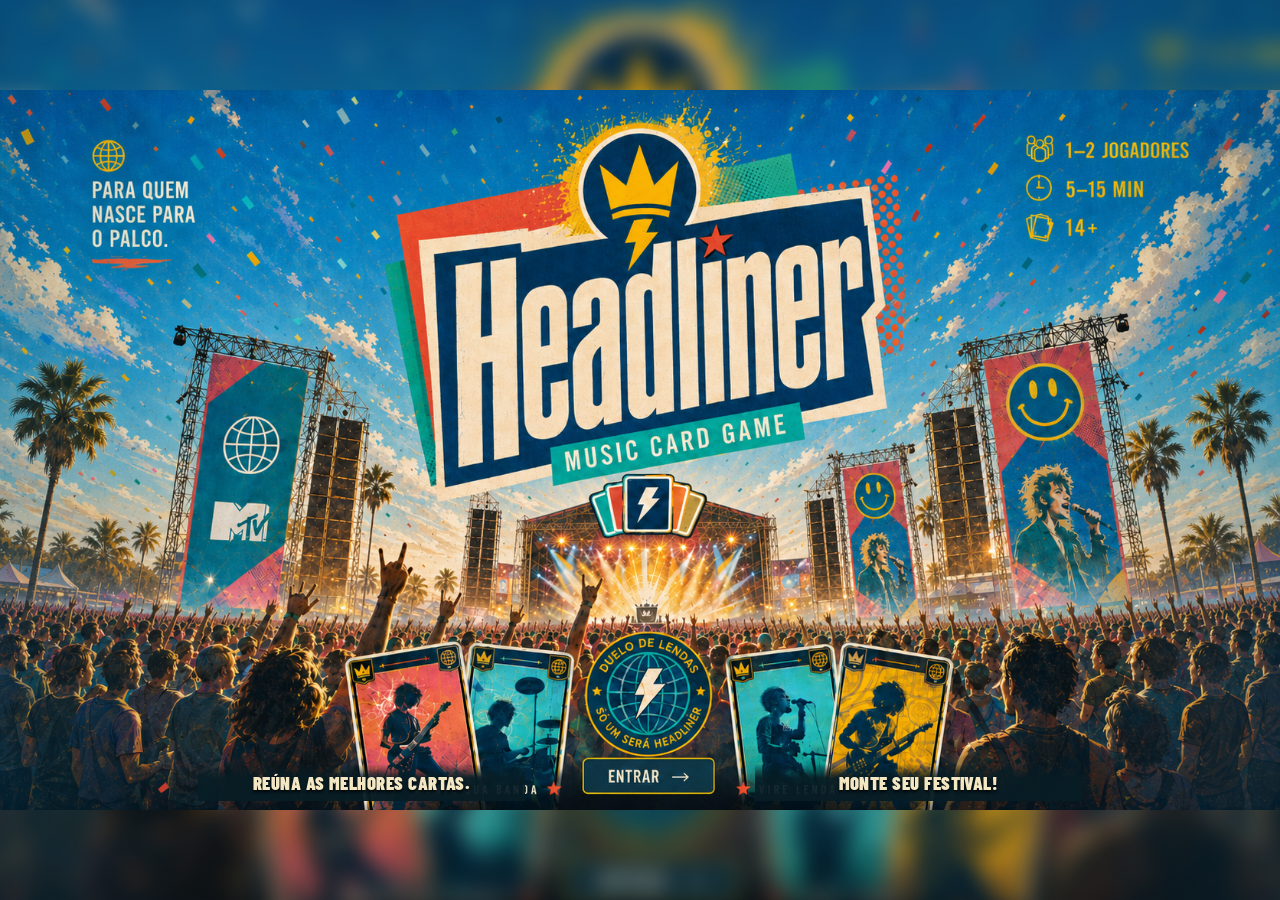
==== index.html @ 4894d9a9 "ui: force vertical black skip link under Headliner CTA" ====
<!doctype html>
<html lang="pt-BR">
<head>
<meta charset="utf-8" />
<meta name="viewport" content="width=device-width,initial-scale=1,viewport-fit=cover" />
<meta name="theme-color" content="#4db6d2" />
<title>HEADLINER</title>
<link rel="preconnect" href="https://fonts.googleapis.com">
<link rel="preconnect" href="https://fonts.gstatic.com" crossorigin>
<link href="https://fonts.googleapis.com/css2?family=Barlow+Condensed:wght@600;900&family=League+Gothic&display=swap" rel="stylesheet">
<style>
:root{
  --cream:#f4e7c4; --ink:#12151b; --navy:#153a55; --sky:#5dc2e4; --sun:#ffcc55;
  --coral:#ef6e53; --teal:#38b6a5; --lime:#9fcd63; --violet:#7d65bb;
  --table:#2ea8ca; --table-deep:#1b7196; --gold:#e8b44a;
  --shadow:0 18px 45px rgba(0,0,0,.28);
}
*{box-sizing:border-box}
html,body{margin:0;height:100%;background:#171717;font-family:Inter,system-ui,-apple-system,Segoe UI,Roboto,Arial,sans-serif;color:var(--cream);overflow:hidden}
button{font:inherit}
body:before{content:"";position:fixed;inset:0;pointer-events:none;opacity:.22;mix-blend-mode:multiply;background-image:url("data:image/svg+xml,%3Csvg xmlns='http://www.w3.org/2000/svg' width='90' height='90' viewBox='0 0 90 90'%3E%3Cfilter id='n'%3E%3CfeTurbulence type='fractalNoise' baseFrequency='.8' numOctaves='2' stitchTiles='stitch'/%3E%3C/filter%3E%3Crect width='100%25' height='100%25' filter='url(%23n)' opacity='.15'/%3E%3C/svg%3E")}
#app{height:100%}
.screen{height:100%;position:relative;overflow:hidden;background:linear-gradient(#73cfe9 0 25%,#ffd280 38%,#d7794c 55%,#392c3d 76%,#171719 100%)}
.festival-bg{position:absolute;inset:0;overflow:hidden;pointer-events:none}
.sun{position:absolute;right:12%;top:4%;width:120px;height:120px;border-radius:50%;background:radial-gradient(circle,#fff7c9 0 18%,#ffd968 38%,rgba(255,196,66,.18) 70%,transparent 72%);filter:blur(.2px);opacity:.9}
.palms{position:absolute;inset:0;background:
 radial-gradient(ellipse at 8% 22%,rgba(20,65,52,.55) 0 2%,transparent 2.2%),
 radial-gradient(ellipse at 92% 20%,rgba(20,65,52,.5) 0 2%,transparent 2.2%);opacity:.8}
.stage{position:absolute;left:50%;top:13%;transform:translateX(-50%);width:min(560px,48vw);height:150px;background:linear-gradient(180deg,#252a32,#111418);clip-path:polygon(10% 25%,90% 25%,100% 100%,0 100%);box-shadow:0 20px 40px rgba(0,0,0,.3)}
.stage:before{content:"";position:absolute;left:8%;right:8%;top:16%;height:9px;background:#1e1d21;box-shadow:0 32px 0 rgba(240,77,69,.8),0 50px 0 rgba(86,194,224,.65)}
.stage:after{content:"";position:absolute;inset:35px 18% 12px;background:linear-gradient(90deg,#ff785d,#ffcf66,#5ad0e8,#9f74d9,#ff785d);filter:blur(10px);opacity:.9}
.crowd{position:absolute;left:-2%;right:-2%;top:26%;height:165px;background:
 radial-gradient(circle at 2% 70%,#25222a 0 8px,transparent 8.5px) 0 0/36px 36px,
 radial-gradient(circle at 72% 80%,#1e2027 0 7px,transparent 7.5px) 0 0/31px 31px;
 opacity:.76;filter:drop-shadow(0 -4px 10px rgba(0,0,0,.2))}
.table-wrap{position:absolute;left:50%;top:19%;transform:translateX(-50%);width:min(1540px,96vw);height:78vh;perspective:1200px}
.table{position:absolute;inset:0;border-radius:48% 48% 18% 18% / 20% 20% 12% 12%;background:
 radial-gradient(circle at 50% 44%,rgba(255,221,108,.34) 0 1%,transparent 1.4%) 0 0/18px 18px,
 radial-gradient(ellipse at 50% 50%,#57c8e3 0 30%,#2d9fc2 64%,#1f749a 100%);
 border:12px solid #c2a479;box-shadow:0 35px 80px rgba(0,0,0,.45),inset 0 0 0 3px rgba(255,255,255,.2);transform:rotateX(5deg);overflow:hidden}
.table:after{content:"HEADLINER";position:absolute;left:50%;top:53%;transform:translate(-50%,-50%) rotate(-3deg);font-family:Impact,Haettenschweiler,'Arial Narrow Bold',sans-serif;font-size:clamp(38px,6vw,92px);letter-spacing:2px;color:rgba(245,232,196,.13);text-shadow:1px 1px 0 rgba(15,55,80,.2)}
.table .scratch{position:absolute;inset:0;opacity:.22;background-image:repeating-linear-gradient(108deg,transparent 0 44px,rgba(255,255,255,.18) 45px,transparent 46px 82px)}
.prop{position:absolute;z-index:4;filter:drop-shadow(0 8px 6px rgba(0,0,0,.25));pointer-events:none}
.chain{right:5%;top:14%;width:170px;height:28px;border:8px dashed rgba(78,59,43,.8);border-radius:40px;transform:rotate(9deg);opacity:.8}
.picks{left:3.5%;top:55%;display:flex;gap:4px;transform:rotate(-8deg)}
.pick{width:28px;height:31px;background:var(--p,#712c76);clip-path:polygon(50% 0,98% 24%,83% 78%,50% 100%,17% 78%,2% 24%);display:grid;place-items:center;font-weight:900;font-size:12px;border:1px solid rgba(255,255,255,.25)}
.shot{right:5%;top:55%;width:42px;height:50px;border:3px solid rgba(245,232,196,.78);border-top-width:2px;border-radius:5px 5px 10px 10px;background:linear-gradient(transparent 28%,rgba(203,130,45,.72) 29%);display:grid;place-items:end center;padding-bottom:4px;font-size:20px}
.skull{left:4%;top:72%;font-size:36px;transform:rotate(-12deg)}
.ring{right:7%;top:72%;width:34px;height:34px;border:7px solid rgba(72,55,49,.9);border-radius:50%;box-shadow:0 0 0 3px rgba(222,194,150,.7)}
.hud{position:absolute;inset:0;z-index:10;pointer-events:none}
.topbar{position:absolute;left:50%;top:1.2%;transform:translateX(-50%);display:flex;align-items:center;gap:12px;background:rgba(16,30,37,.82);border:1px solid rgba(244,231,196,.35);border-radius:999px;padding:8px 14px;box-shadow:0 6px 24px rgba(0,0,0,.25);backdrop-filter:blur(8px);pointer-events:auto}
.logo{font-family:Impact,Haettenschweiler,'Arial Narrow Bold',sans-serif;font-size:24px;letter-spacing:.4px;transform:skew(-5deg);color:#fff4d8}.logo b{color:#ffc34e}
.status{font-size:12px;color:#d8edf1;white-space:nowrap}.status strong{color:#ffd16d}
.menu-btn{border:0;background:#f7e9c8;color:#163b4f;font-weight:900;border-radius:999px;padding:8px 12px;cursor:pointer}
.opponent-area,.player-area{position:absolute;left:50%;transform:translateX(-50%);width:min(980px,78vw);display:flex;align-items:center;justify-content:center;gap:8px;pointer-events:auto}
.opponent-area{top:7%}.player-area{bottom:3%}
.headliner-zone{position:absolute;left:50%;transform:translateX(-50%);display:flex;gap:12px;z-index:9;pointer-events:auto}
.headliner-zone.opp{top:20%;}.headliner-zone.you{bottom:33%}
.slot{width:118px;height:160px;border:2px dashed rgba(247,233,200,.55);border-radius:12px;background:rgba(13,48,64,.18);display:grid;place-items:center;position:relative;transition:.2s;cursor:pointer}
.slot:before{content:"HEADLINER";position:absolute;top:50%;left:50%;transform:translate(-50%,-50%) rotate(-90deg);font-size:11px;letter-spacing:2px;font-weight:900;color:rgba(247,233,200,.3)}
.slot.you-slot:not(.filled):hover{border-color:#ffd46c;background:rgba(255,204,80,.15);transform:translateY(-3px)}
.slot.locking{border-color:#ffe173;box-shadow:0 0 0 4px rgba(255,225,115,.18),0 0 30px rgba(255,225,115,.4)}
.slot.filled{border-style:solid;border-color:rgba(247,233,200,.38);background:none}.slot.filled:before{display:none}
.slot .mini-card{width:100%;height:100%}
.battle-zone{position:absolute;left:50%;top:34%;transform:translateX(-50%);width:min(700px,64vw);z-index:11;pointer-events:auto;text-align:center}
.attr-panel{display:flex;justify-content:center;flex-wrap:wrap;gap:6px;margin:0 auto 10px;max-width:760px}
.attr-btn{border:1px solid rgba(255,255,255,.32);background:rgba(15,47,62,.88);color:#f8efdc;border-radius:8px;padding:8px 11px;cursor:pointer;font-weight:850;font-size:12px;box-shadow:0 5px 15px rgba(0,0,0,.18);transition:.15s}.attr-btn:hover:not(:disabled){transform:translateY(-2px);background:#f4e7c4;color:#163d50}.attr-btn:disabled{opacity:.45;cursor:not-allowed}.attr-btn.selected{background:#ffd057;color:#233947;border-color:#ffe8a5}
.battle-cards{height:225px;display:flex;justify-content:center;align-items:center;gap:42px;position:relative}
.vs{font-family:Impact,sans-serif;font-size:22px;color:#ffd462;text-shadow:0 4px 12px #17384c}
.result-strip{min-height:28px;margin-top:4px;font-weight:900;font-size:14px;text-shadow:0 2px 6px rgba(0,0,0,.4)}
.round-controls{margin-top:7px;display:flex;justify-content:center;gap:8px}.primary,.secondary,.danger{border:0;border-radius:999px;padding:10px 16px;font-weight:900;cursor:pointer;box-shadow:0 8px 18px rgba(0,0,0,.18)}.primary{background:#ffd05c;color:#233e4c}.secondary{background:rgba(20,55,71,.88);color:#f6e9c9;border:1px solid rgba(255,255,255,.28)}.danger{background:#e95b4e;color:white}
.hand-fan{position:relative;width:560px;height:210px;pointer-events:auto}.hand-card{position:absolute;bottom:-38px;left:50%;transform-origin:50% 110%;transition:.22s;cursor:pointer}.hand-card:hover{z-index:20!important;transform:var(--t) translateY(-22px) scale(1.06)!important}.opp-back{width:76px;height:108px;border-radius:9px;box-shadow:0 7px 13px rgba(0,0,0,.2);position:relative;overflow:hidden}
.count-badge{position:absolute;right:-12px;top:-12px;background:#f3e5c1;color:#153c50;font-weight:950;border-radius:999px;min-width:30px;height:30px;display:grid;place-items:center;border:2px solid #153c50}
.card{--c1:#e65746;--c2:#f3b65b;--c3:#1a3c4c;width:150px;height:210px;border-radius:11px;background:var(--cream);color:#111822;border:3px solid #e8d9af;box-shadow:0 11px 24px rgba(0,0,0,.3);overflow:hidden;position:relative;transform-style:preserve-3d}.card.large{width:260px;height:370px;border-radius:16px}.card.battle{width:156px;height:218px;transition:transform .55s cubic-bezier(.2,.7,.2,1)}.card.battle.face-down{transform:rotateY(180deg)}
.card-back,.card-front{position:absolute;inset:0;backface-visibility:hidden}.card-back{transform:rotateY(180deg);display:block}
.card-front{background:linear-gradient(180deg,var(--cream),#e8d7ad)}
.card .stripe{position:absolute;inset:0;background:linear-gradient(165deg,var(--c1) 0 18%,transparent 18.3% 100%);opacity:.95}.card .name{position:absolute;left:9px;right:8px;top:7px;z-index:3;font-family:Impact,Haettenschweiler,'Arial Narrow Bold',sans-serif;font-size:21px;line-height:.93;text-transform:uppercase;color:#fff4df;letter-spacing:.6px;text-shadow:1px 2px 0 rgba(0,0,0,.65);max-height:42px;overflow:hidden}.card.large .name{font-size:34px;left:14px;top:12px;max-height:64px}.card .meta{position:absolute;top:49px;left:10px;z-index:3;font-size:7px;line-height:1.15;font-weight:800;color:#f9e6c0;text-transform:uppercase;text-shadow:0 1px 2px #000}.card.large .meta{top:76px;left:15px;font-size:10px}
.art{position:absolute;left:6px;right:6px;top:57px;height:80px;border:2px solid rgba(13,27,34,.55);background:#222;overflow:hidden;box-shadow:inset 0 0 0 2px rgba(255,255,255,.14)}.card.large .art{left:10px;right:10px;top:94px;height:140px;border-width:3px}.art img{width:100%;height:100%;object-fit:cover;display:block;filter:saturate(.85) contrast(1.1)}.art:after{content:"";position:absolute;inset:0;background:linear-gradient(transparent 62%,rgba(0,0,0,.48));mix-blend-mode:multiply}
.icon-badge{position:absolute;right:7px;top:7px;z-index:5;background:rgba(12,27,33,.9);color:#ffd25d;border:1px solid #ffd25d;border-radius:4px;padding:3px 5px;font-size:6px;font-weight:950;letter-spacing:.7px}.card.large .icon-badge{right:12px;top:11px;font-size:9px;padding:5px 7px}
.stats{position:absolute;left:7px;right:7px;top:141px;display:grid;gap:2px;z-index:4}.card.large .stats{left:11px;right:11px;top:243px;gap:3px}.stat{height:12px;display:grid;grid-template-columns:1fr 32px;align-items:center;background:rgba(11,31,40,.94);color:#f6e9c8;font-size:6.4px;font-weight:900;text-transform:uppercase;overflow:hidden;border-left:4px solid var(--s,#ffc84e)}.card.large .stat{height:20px;font-size:10px;grid-template-columns:1fr 48px;border-left-width:6px}.stat span{padding-left:4px}.stat b{height:100%;display:grid;place-items:center;background:linear-gradient(90deg,var(--s),#f1e3bd);color:#162633;font-size:8px}.card.large .stat b{font-size:13px}
.public{position:absolute;left:7px;right:7px;bottom:6px;height:30px;background:linear-gradient(90deg,var(--c3),#0f2630);color:#f8e8bf;border-top:2px solid var(--c1);display:flex;align-items:center;justify-content:space-between;padding:3px 7px;z-index:5}.public label{font-size:6px;font-weight:950;text-transform:uppercase;letter-spacing:.7px}.public strong{font-family:Impact,sans-serif;font-size:21px;letter-spacing:1px}.card.large .public{left:11px;right:11px;bottom:9px;height:49px;padding:5px 10px}.card.large .public label{font-size:9px}.card.large .public strong{font-size:34px}
.power-tag{position:absolute;right:7px;bottom:39px;z-index:6;background:var(--c1);color:#fff6d9;font-size:6px;font-weight:950;padding:3px 5px;border-radius:3px;box-shadow:0 3px 8px rgba(0,0,0,.24)}.card.large .power-tag{right:11px;bottom:63px;font-size:9px;padding:5px 7px}.power-dot{display:inline-block;margin-right:3px;color:#ffd45d}
.slot .card{width:100%;height:100%;border-width:2px}.slot .card .name{font-size:15px}.slot .card .meta,.slot .card .stats,.slot .card .power-tag{display:none}.slot .card .art{top:44px;height:78px}.slot .card .public{height:31px}.slot .card .public strong{font-size:19px}
.toast{position:absolute;left:50%;top:12%;transform:translateX(-50%) translateY(-20px);background:#101d23;color:#f9ecd0;border:1px solid rgba(255,255,255,.25);padding:10px 16px;border-radius:999px;opacity:0;pointer-events:none;transition:.25s;z-index:100;box-shadow:var(--shadow);font-weight:850}.toast.show{opacity:1;transform:translateX(-50%) translateY(0)}
.modal{position:fixed;inset:0;background:rgba(8,15,20,.74);backdrop-filter:blur(8px);z-index:200;display:grid;place-items:center;padding:20px}.modal-card{width:min(1120px,96vw);max-height:92vh;background:linear-gradient(180deg,#1e5367,#103342);border:1px solid rgba(255,255,255,.2);border-radius:22px;box-shadow:0 30px 90px rgba(0,0,0,.55);overflow:hidden;position:relative}.modal-head{display:flex;align-items:center;justify-content:space-between;padding:16px 18px;background:rgba(0,0,0,.17);border-bottom:1px solid rgba(255,255,255,.13)}.modal-head h2{margin:0;font-family:Impact,sans-serif;letter-spacing:.8px;font-size:28px}.close{border:0;background:#f5e6c2;color:#16394b;border-radius:999px;width:38px;height:38px;font-weight:950;cursor:pointer}.deck-grid{display:grid;grid-template-columns:repeat(auto-fill,minmax(150px,1fr));gap:18px;padding:20px;overflow:auto;max-height:74vh}.deck-item{display:grid;justify-items:center;gap:7px}.deck-item .position{font-size:11px;color:#ccebf1}.deck-item.selectable .card{cursor:pointer;transition:.18s}.deck-item.selectable .card:hover{transform:translateY(-7px) rotate(-1deg);box-shadow:0 20px 36px rgba(0,0,0,.4)}
.confirm-box,.end-box,.start-box{padding:28px;text-align:center}.confirm-box h2,.end-box h2,.start-box h1{font-family:Impact,sans-serif;letter-spacing:1px;margin:.1em 0}.start-box h1{font-size:clamp(64px,12vw,150px);line-height:.8;transform:skew(-5deg);color:#fff2d3;text-shadow:6px 6px 0 #0b3d56,10px 10px 0 rgba(239,93,71,.75)}.start-box p{max-width:650px;margin:18px auto;color:#d8edf2}.start-actions{display:flex;gap:10px;justify-content:center;flex-wrap:wrap}.mode{min-width:200px;padding:14px 20px;border:0;border-radius:10px;background:#ffd15f;color:#15394a;font-weight:950;cursor:pointer}.mode.alt{background:#f4e8ca}.start-screen{background:linear-gradient(180deg,#64c7e4,#f2c96f 42%,#e97756 70%,#28363f);height:100%;display:grid;place-items:center;overflow:hidden;position:relative}.start-screen:before{content:"";position:absolute;inset:45% 0 0;background:radial-gradient(ellipse at 50% 100%,rgba(10,22,27,.85),rgba(10,22,27,.2) 60%,transparent 61%)}
.end-box .winner{font-size:58px}.festival-name{font-family:Impact,sans-serif;font-size:clamp(42px,8vw,86px);color:#ffd05e;line-height:.9;margin:18px 0}.score-row{display:flex;justify-content:center;gap:14px;flex-wrap:wrap;margin:16px}.score-pill{background:rgba(0,0,0,.22);padding:12px 18px;border-radius:12px}.score-pill strong{display:block;font-size:26px;color:#fff1c8}
.help{font-size:12px;color:#cce5eb;margin-top:4px}.muted{opacity:.65}
@media(max-width:900px){
 .table-wrap{top:17%;width:100vw;height:83vh}.table{border-width:7px;border-radius:42% 42% 10% 10% / 12% 12% 8% 8%}
 .stage{width:70vw;height:110px}.crowd{top:23%}.topbar{top:.8%;max-width:96vw}.logo{font-size:19px}.status{display:none}
 .headliner-zone{gap:5px}.headliner-zone.opp{top:18%}.headliner-zone.you{bottom:28%}.slot{width:78px;height:105px;border-radius:8px}
 .battle-zone{top:31%;width:96vw}.battle-cards{height:178px;gap:14px}.card.battle{width:118px;height:165px}.vs{font-size:16px}
 .player-area{bottom:-2%;width:100vw}.opponent-area{top:7%}.hand-fan{width:360px;height:165px}.hand-card{bottom:-38px}.hand-card .card{width:105px;height:147px}.opponent-area .opp-back{width:53px;height:76px}
 .attr-btn{padding:7px 8px;font-size:10px}.attr-panel{gap:4px;margin-bottom:4px}.result-strip{font-size:12px;min-height:22px}.round-controls{margin-top:3px}.primary,.secondary{padding:8px 12px;font-size:11px}
 .prop.chain{width:90px;right:2%;top:15%}.picks{left:1%;top:62%;transform:scale(.8) rotate(-8deg)}.shot{right:2%;top:62%;transform:scale(.8)}.skull,.ring{display:none}
 .deck-grid{grid-template-columns:repeat(auto-fill,minmax(125px,1fr));gap:12px;padding:14px}.deck-grid .card{width:125px;height:175px}.modal{padding:8px}.modal-head h2{font-size:22px}
}
@media(max-width:520px){
 .headliner-zone.opp{top:16.5%}.headliner-zone.you{bottom:30%}.slot{width:68px;height:94px}.battle-zone{top:29%}.battle-cards{height:158px}.card.battle{width:108px;height:151px}.player-area{bottom:-4%}.hand-fan{width:330px}.hand-card .card{width:92px;height:129px}.hand-card .card .name{font-size:13px}.hand-card .card .art{top:39px;height:47px}.hand-card .card .stats{display:none}.hand-card .card .public{height:28px}.hand-card .card .public strong{font-size:16px}.hand-card .card .meta,.hand-card .card .power-tag{display:none}.attr-panel{max-width:350px}.attr-btn{font-size:9px}.round-controls{gap:5px}.primary,.secondary{font-size:10px;padding:7px 10px}.topbar{padding:6px 10px}.menu-btn{padding:6px 9px;font-size:11px}.logo{font-size:17px}.festival-bg .sun{width:80px;height:80px}
}

/* ===== V4 — direção visual aprovada ===== */
:root{--paper:#efe2bd;--card-ink:#10161a;--edge:#d8c28d}
.screen{background:linear-gradient(#77cfee 0 18%,#f6d692 34%,#e98655 50%,#61445a 68%,#232331 100%)}
.festival-bg:after{content:"";position:absolute;left:0;right:0;top:8%;height:42%;background:
linear-gradient(90deg,transparent 0 9%,rgba(19,48,46,.18) 9% 9.3%,transparent 9.3% 90%,rgba(19,48,46,.18) 90% 90.3%,transparent 90.3%),
radial-gradient(circle at 18% 65%,rgba(255,236,183,.18),transparent 18%),
radial-gradient(circle at 82% 70%,rgba(255,236,183,.18),transparent 16%);pointer-events:none}
.table-wrap{top:17%;height:81vh;perspective:1500px}
.table{border-width:14px;border-color:#ba9165;box-shadow:0 45px 100px rgba(0,0,0,.48),inset 0 0 0 4px rgba(255,246,211,.22);transform:rotateX(8deg);background:
radial-gradient(circle at 50% 40%,rgba(255,218,92,.34) 0 1.5px,transparent 1.8px) 0 0/22px 22px,
radial-gradient(ellipse at 50% 49%,#59c8df 0 24%,#32a9cb 53%,#237f9f 77%,#1b607e 100%)}
.table:before{content:"";position:absolute;inset:3.5%;border:2px solid rgba(250,232,184,.18);border-radius:46% 46% 17% 17%/18% 18% 12% 12%;pointer-events:none}
.table:after{font-size:clamp(44px,7vw,106px);top:51%;color:rgba(250,238,205,.12);letter-spacing:4px}
.chain{right:3.8%;top:16%;width:190px;height:34px;border-width:9px;transform:rotate(12deg)}
.picks{left:2.5%;top:56%;gap:0;transform:rotate(-11deg)}
.pick{margin-left:-4px;width:31px;height:34px;box-shadow:0 5px 8px rgba(0,0,0,.25)}
.shot{right:4.2%;top:56%;width:46px;height:56px}.skull{left:3.5%;top:71%;font-size:41px}.ring{right:5.7%;top:73%}
.topbar{background:rgba(10,27,36,.78);border-color:rgba(248,229,186,.28);padding:8px 12px;box-shadow:0 8px 26px rgba(0,0,0,.25)}
.logo{letter-spacing:1px;text-shadow:0 2px 0 #14354a}
.headliner-zone{gap:15px}
.headliner-zone.opp{top:18.2%}.headliner-zone.you{bottom:31.2%}
.headliner-zone:after{position:absolute;left:50%;transform:translateX(-50%);white-space:nowrap;font-size:10px;font-weight:950;letter-spacing:1.7px;text-transform:uppercase;color:rgba(250,238,205,.78);text-shadow:0 2px 5px rgba(0,0,0,.45)}
.headliner-zone.opp:after{content:attr(data-total);top:-20px}.headliner-zone.you:after{content:attr(data-total);bottom:-21px}
.slot{width:124px;height:171px;border-radius:13px;border-width:2px;background:linear-gradient(180deg,rgba(12,62,81,.25),rgba(10,42,57,.15));box-shadow:inset 0 0 0 1px rgba(255,255,255,.07)}
.slot:before{font-size:10px;letter-spacing:2.3px}.slot.filled{box-shadow:0 10px 23px rgba(0,0,0,.2)}
.slot.just-locked{animation:headlinerLock .72s ease both;box-shadow:0 0 0 4px rgba(255,211,77,.32),0 0 42px rgba(255,199,65,.7)}
@keyframes headlinerLock{0%{transform:scale(.82) rotate(-3deg);filter:brightness(1.65)}45%{transform:scale(1.11) rotate(2deg)}100%{transform:scale(1);filter:none}}
.battle-zone{top:33.2%;width:min(760px,68vw)}
.attr-panel{gap:7px;margin-bottom:8px}.attr-btn{padding:8px 13px;border-radius:999px;background:rgba(12,45,59,.9);border:1px solid rgba(250,235,199,.36);text-transform:uppercase;letter-spacing:.5px}.attr-btn.selected{background:#ffd15c;color:#163749;box-shadow:0 0 0 3px rgba(255,209,92,.18)}
.battle-cards{height:236px;gap:54px}.vs{font-size:19px;background:#f4dd9f;color:#203d4a;border-radius:50%;width:43px;height:43px;display:grid;place-items:center;box-shadow:0 8px 18px rgba(0,0,0,.22);text-shadow:none}
.player-area{bottom:1.3%}.opponent-area{top:6.5%}.hand-fan{width:610px;height:218px}.hand-card{bottom:-42px}.hand-card:hover{transform:var(--t) translateY(-28px) scale(1.075)!important}
.opp-back{width:82px;height:116px;border-radius:10px;box-shadow:0 9px 16px rgba(0,0,0,.24)}

/* card system */
.card{width:154px;height:216px;border-radius:12px;border:2px solid #ead9a9;background:var(--paper);box-shadow:0 13px 26px rgba(0,0,0,.32),inset 0 0 0 1px rgba(255,255,255,.3);overflow:hidden}
.card:before{content:"";position:absolute;inset:0;z-index:15;pointer-events:none;border-radius:inherit;box-shadow:inset 0 0 0 1px rgba(18,25,29,.26),inset 0 0 24px rgba(90,54,30,.08)}
.card:after{content:"";position:absolute;inset:0;z-index:16;pointer-events:none;opacity:.26;mix-blend-mode:multiply;background-image:url("data:image/svg+xml,%3Csvg xmlns='http://www.w3.org/2000/svg' width='72' height='72'%3E%3Cfilter id='n'%3E%3CfeTurbulence type='fractalNoise' baseFrequency='.7' numOctaves='3' stitchTiles='stitch'/%3E%3C/filter%3E%3Crect width='100%25' height='100%25' filter='url(%23n)' opacity='.16'/%3E%3C/svg%3E")}
.card.large{width:278px;height:396px}.card.battle{width:162px;height:227px}
.card-front{background:linear-gradient(180deg,#f3e8c7,#dfcea2)}
.card .stripe{position:absolute;inset:0;background:linear-gradient(140deg,var(--c1) 0 13%,transparent 13% 60%,rgba(255,255,255,.13) 60% 61%,transparent 61%),linear-gradient(180deg,transparent 0 72%,rgba(0,0,0,.035));opacity:.97}
.card .name{position:absolute;left:8px;right:7px;top:6px;z-index:8;color:#f6e7bc;font-family:Impact,Haettenschweiler,'Arial Narrow Bold',sans-serif;font-size:21px;line-height:.89;text-transform:uppercase;letter-spacing:.35px;text-shadow:1px 2px 0 rgba(0,0,0,.72);max-width:74%;transform:rotate(-.7deg)}
.card .name.long{font-size:16px;line-height:.92}.card .name.xlong{font-size:13px;line-height:.95}
.card.large .name{left:13px;top:10px;font-size:34px}.card.large .name.long{font-size:27px}.card.large .name.xlong{font-size:22px}
.card .meta{position:absolute;left:9px;top:42px;z-index:7;color:#16222a;background:rgba(246,231,191,.84);padding:2px 4px;font-size:5.5px;line-height:1.2;font-weight:850;text-transform:uppercase;letter-spacing:.3px;max-width:62%}.card.large .meta{left:14px;top:69px;font-size:9px;padding:3px 5px}
.icon-badge{position:absolute;right:6px;top:5px;z-index:9;background:linear-gradient(180deg,var(--c3),#0d242d);color:#f4d87e;border:1px solid rgba(248,225,158,.66);padding:3px 4px 5px;clip-path:polygon(0 0,100% 0,100% 77%,50% 100%,0 77%);font-size:5px;letter-spacing:.6px;font-weight:950;text-align:center;min-width:31px;min-height:28px}.card.large .icon-badge{right:10px;top:8px;font-size:8px;min-width:49px;min-height:46px;padding-top:6px}
.art{left:6px;right:6px;top:54px;height:83px;border:2px solid rgba(12,24,28,.7);box-shadow:0 3px 0 rgba(255,255,255,.18),inset 0 0 0 1px rgba(255,255,255,.1);transform:rotate(-.35deg)}
.card.large .art{left:10px;right:10px;top:88px;height:151px}.art img{filter:saturate(.94) contrast(1.15)}.art:after{background:linear-gradient(transparent 50%,rgba(0,0,0,.56)),linear-gradient(90deg,rgba(255,255,255,.07),transparent 35%)}
.stats{left:7px;right:7px;top:142px;gap:1px}.card.large .stats{left:11px;right:11px;top:248px;gap:2px}
.stat{height:11px;grid-template-columns:1fr 33px;font-size:6.1px;border-left:4px solid var(--s);background:rgba(11,28,34,.95);position:relative}.stat:after{content:"";position:absolute;left:47%;right:31px;top:3px;height:5px;background:linear-gradient(90deg,var(--s) var(--pct),rgba(255,255,255,.12) var(--pct));opacity:.82}.stat span{z-index:2;text-shadow:0 1px 1px #000}.stat b{z-index:3;font-size:7.8px;background:#efe2be}.card.large .stat{height:21px;font-size:10px;grid-template-columns:1fr 51px;border-left-width:6px}.card.large .stat:after{right:49px;top:6px;height:8px}.card.large .stat b{font-size:14px}
.public{left:7px;right:7px;bottom:6px;height:33px;background:linear-gradient(90deg,#101f27 0 52%,var(--c3) 100%);border-top:2px solid var(--c1);padding:3px 7px;overflow:hidden}.public:before{content:"";position:absolute;left:0;right:0;bottom:0;height:15px;background:radial-gradient(circle,#f0d69a 0 1.5px,transparent 1.8px) 0 0/9px 8px;opacity:.12}.public label{font-size:6.3px;letter-spacing:.9px;z-index:2}.public strong{font-size:23px;z-index:2}.public small{font-size:5px;letter-spacing:.8px;margin-left:2px;opacity:.75}.card.large .public{left:11px;right:11px;bottom:9px;height:55px;padding:6px 11px}.card.large .public label{font-size:9px}.card.large .public strong{font-size:39px}.card.large .public small{font-size:8px}
.power-tag{right:7px;bottom:42px;max-width:78%;background:#101c22;border-left:3px solid var(--c1);color:#f5deb1;border-radius:1px;padding:3px 5px;font-size:5.8px;letter-spacing:.2px;text-transform:uppercase}.card.large .power-tag{right:11px;bottom:70px;font-size:9px;padding:6px 8px;border-left-width:5px}.power-tag em{display:none;text-transform:none;font-style:normal;font-weight:650;letter-spacing:0}.card.large .power-tag em{display:block;margin-top:3px;font-size:8px;line-height:1.18;color:#eadfc7}
.slot .card .art{top:42px;height:81px}.slot .card .name{font-size:15px}.slot .card .name.long{font-size:12px}.slot .card .name.xlong{font-size:10px}.slot .card .public{height:34px}.slot .card .public strong{font-size:20px}.slot .card .public small{display:none}
.card.winner-card{box-shadow:0 0 0 3px rgba(255,216,91,.7),0 0 38px rgba(255,200,66,.65),0 16px 28px rgba(0,0,0,.28);transform:translateY(-5px)}.card.loser-card{filter:saturate(.5) brightness(.76)}
.modal{backdrop-filter:blur(10px)}.modal-card{background:linear-gradient(180deg,#183e50,#102d3c);border:1px solid rgba(244,227,186,.3);box-shadow:0 30px 100px rgba(0,0,0,.5)}
.deck-grid{gap:20px}.deck-item{padding:12px;border-radius:14px;background:rgba(5,24,33,.26);border:1px solid rgba(255,255,255,.05)}.deck-item.selectable:hover{background:rgba(255,202,83,.12);border-color:#f5cf69;transform:translateY(-4px)}
.position{font-size:9px;letter-spacing:1.2px;color:#f2d887;margin-bottom:6px}
@media(max-width:760px){
 .table-wrap{top:16%;width:99vw;height:83vh}.table{border-width:8px}
 .headliner-zone{gap:6px}.headliner-zone.opp{top:15.3%}.headliner-zone.you{bottom:28.5%}.slot{width:72px;height:100px;border-radius:8px}
 .battle-zone{top:27.4%;width:96vw}.battle-cards{height:165px;gap:18px}.vs{width:31px;height:31px;font-size:13px}
 .card.battle{width:112px;height:157px}.player-area{bottom:-4.5%}.hand-fan{width:360px;height:170px}.hand-card .card{width:98px;height:138px}.opponent-area{top:5.4%}.opp-back{width:50px;height:72px}
 .card .name{font-size:15px}.card .name.long{font-size:12px}.card .name.xlong{font-size:10px}.card .meta{top:32px}.card .art{top:39px;height:49px}.card .stats{top:91px}.card .stat{height:7px;font-size:4.5px;grid-template-columns:1fr 23px}.card .stat b{font-size:5.2px}.card .stat:after{right:22px;top:2px;height:3px}.card .public{height:29px}.card .public strong{font-size:17px}.card .public label{font-size:5px}.card .power-tag{display:none}
 .hand-card .card .stats{display:none}.hand-card .card .art{top:39px;height:58px}.hand-card .card .public{height:30px}.hand-card .card .public strong{font-size:17px}
 .attr-panel{max-width:365px;gap:4px}.attr-btn{font-size:8px;padding:6px 8px}.result-strip{font-size:11px}.round-controls{margin-top:4px}.primary,.secondary{font-size:9px;padding:7px 10px}
 .chain{width:110px;right:0;top:19%}.picks{top:60%;left:0}.shot{right:1%;top:58%}.skull,.ring{display:none}
}

/* v5 polish */
.stage{width:min(640px,54vw);height:180px;top:11.5%;background:linear-gradient(180deg,#2c3240,#14181f);clip-path:polygon(10% 20%,90% 20%,100% 100%,0 100%);border-top:3px solid rgba(255,241,203,.28)}
.stage:before{content:"";position:absolute;left:-5%;right:-5%;top:4px;height:8px;background:linear-gradient(90deg,transparent 0 5%,rgba(248,220,128,.15) 18%,transparent 26%,rgba(255,122,82,.72) 40%,rgba(88,205,227,.72) 57%,transparent 70%,rgba(248,220,128,.15) 83%,transparent 95%);box-shadow:0 48px 0 rgba(255,104,84,.55),0 72px 0 rgba(85,209,226,.4)}
.stage:after{inset:42px 16% 14px;background:linear-gradient(90deg,#ff7759,#ffda7a,#6bd7ed,#9b7ae2,#ff7759);filter:blur(15px);opacity:1}
.festival-screen{position:absolute;top:14.2%;width:154px;height:120px;background:linear-gradient(180deg,#24303a,#11161d);border:3px solid rgba(255,232,182,.28);box-shadow:0 15px 34px rgba(0,0,0,.28)}
.festival-screen.left{left:12%}.festival-screen.right{right:12%}
.festival-screen:before{content:"";position:absolute;inset:12px;background:linear-gradient(135deg,rgba(93,194,228,.9),rgba(241,110,83,.9) 35%,rgba(255,215,94,.9) 60%,rgba(125,101,187,.85));opacity:.9;mix-blend-mode:screen}
.festival-screen:after{content:attr(data-icon);position:absolute;inset:0;display:grid;place-items:center;font-size:44px;color:rgba(255,247,218,.85)}
.table{background: radial-gradient(circle at 50% 42%,rgba(255,228,112,.48) 0 1.1%,transparent 1.5%) 0 0/17px 17px, radial-gradient(circle at 50% 50%,rgba(255,236,169,.24) 0 6%,transparent 7%), radial-gradient(ellipse at 50% 50%,#58cde7 0 30%,#2b9bc0 66%,#1d7196 100%);border:14px solid #c7a578;box-shadow:0 40px 95px rgba(0,0,0,.47),inset 0 0 0 3px rgba(255,255,255,.18),inset 0 -18px 40px rgba(4,43,65,.2)}
.table:before{content:"";position:absolute;left:50%;top:49%;transform:translate(-50%,-50%);width:66%;height:52%;background:radial-gradient(circle,rgba(255,220,104,.34) 0 1.2%,transparent 1.6%) 0 0/14px 14px;border-radius:50%;opacity:.7;filter:blur(.15px)}
.table:after{top:56%;font-size:clamp(44px,6.5vw,102px);letter-spacing:1px;color:rgba(245,232,196,.15)}
.table-logo-badge{position:absolute;left:50%;bottom:7.8%;transform:translateX(-50%);padding:12px 22px 10px;background:rgba(12,51,70,.72);border:2px solid rgba(247,227,181,.4);border-radius:999px;box-shadow:0 10px 22px rgba(0,0,0,.2);font-family:Impact,Haettenschweiler,"Arial Narrow Bold",sans-serif;color:#f8e7be;font-size:26px;letter-spacing:.7px;z-index:2}.table-logo-badge b{color:#ffd05e}
.table-burst{position:absolute;left:50%;top:50%;transform:translate(-50%,-50%);width:56%;height:38%;border-radius:50%;background:radial-gradient(circle at center,rgba(255,217,109,.18),transparent 58%);filter:blur(1px);pointer-events:none}
.stage-lights{position:absolute;left:50%;top:6.2%;transform:translateX(-50%);width:min(760px,62vw);height:170px;pointer-events:none;background:repeating-linear-gradient(110deg,transparent 0 42px,rgba(255,255,255,.06) 42px 44px,transparent 44px 96px)}
.headliner-zone{filter:drop-shadow(0 10px 14px rgba(0,0,0,.12))}
.headliner-zone:before{content:attr(data-total);position:absolute;left:50%;transform:translateX(-50%);top:-26px;padding:7px 12px;background:rgba(12,43,58,.84);border:1px solid rgba(247,227,181,.32);border-radius:999px;font-size:11px;font-weight:900;letter-spacing:.6px;color:#f7e5bd;white-space:nowrap}
.headliner-zone.you:before{top:auto;bottom:-26px}
.slot{box-shadow:inset 0 0 0 1px rgba(255,255,255,.08),0 8px 20px rgba(0,0,0,.08)}
.slot:after{content:"★";position:absolute;right:6px;top:5px;font-size:10px;color:rgba(255,230,162,.45)}
.prop.picks{left:2.6%;top:58%;display:grid;grid-template-columns:repeat(3,28px);grid-auto-rows:30px;gap:5px;transform:rotate(-10deg)}
.prop .pick{box-shadow:0 4px 10px rgba(0,0,0,.2)}
.prop.chain{right:4.2%;top:17%;width:210px;height:34px;border:10px dashed rgba(76,59,47,.82);opacity:.85}
.prop.shot{right:4.6%;top:60%;font-size:18px}
.prop.skull{left:4%;top:77%;font-size:26px}
.prop.ring{right:7%;top:75%}
.bracelet{position:absolute;left:3.8%;top:74.2%;width:92px;height:28px;border-radius:999px;border:6px solid rgba(58,34,34,.95);box-shadow:inset 0 0 0 2px rgba(234,215,181,.16),0 10px 16px rgba(0,0,0,.2)}
.bracelet:before{content:"";position:absolute;inset:4px;border-radius:999px;background:radial-gradient(circle,#d9c39b 0 2px,transparent 2.6px) 0 0/18px 100%;opacity:.7}
.ticket{position:absolute;right:11.5%;top:61.5%;width:94px;height:44px;border:2px solid rgba(247,227,181,.42);background:linear-gradient(135deg,rgba(16,52,69,.92),rgba(22,38,49,.92));transform:rotate(-11deg);border-radius:7px;display:grid;place-items:center;font-size:11px;font-weight:900;color:#f8e7be;letter-spacing:1px}
.ticket:before,.ticket:after{content:"";position:absolute;top:50%;width:12px;height:12px;background:#2691b5;border-radius:50%;transform:translateY(-50%)}
.ticket:before{left:-7px}.ticket:after{right:-7px}
.card{border-color:#eedcb0;background:#f5e8c7;box-shadow:0 14px 26px rgba(0,0,0,.31),0 0 0 1px rgba(255,255,255,.08)}
.card-front{background:linear-gradient(180deg,#f7eecf,#dfcea1);position:relative}
.card-front:after{content:"";position:absolute;inset:0;background:radial-gradient(circle at 22% 8%,rgba(255,255,255,.18),transparent 14%),linear-gradient(transparent 82%,rgba(0,0,0,.06));pointer-events:none}
.stripe{height:12px;background:linear-gradient(90deg,var(--c1),var(--c2),var(--c3));box-shadow:0 2px 0 rgba(0,0,0,.12)}
.name{padding-top:5px}
.meta{padding:1px 7px 0 7px;color:#243440;font-weight:700}
.icon-badge{right:7px;top:8px;border-width:2px;background:rgba(15,31,38,.93);box-shadow:0 4px 10px rgba(0,0,0,.18)}
.art{background:#1b2227}
.art img{transform:scale(1.01)}
.stats{top:142px}
.stat{position:relative}.stat:after{content:"";position:absolute;right:31px;top:3px;height:5px;left:44%;background:linear-gradient(90deg,rgba(255,255,255,.08),rgba(255,255,255,.18));opacity:.55}
.card.large .stat:after{right:47px;top:5px;height:8px}
.power-tag{box-shadow:0 5px 10px rgba(0,0,0,.16)}
.public{box-shadow:inset 0 1px 0 rgba(255,255,255,.09)}
.public strong{line-height:1}
.card.large .power-tag{max-width:81%}
.card.large .name{font-size:31px}.card.large .name.long{font-size:26px}.card.large .name.xlong{font-size:21px}
.hand-card .card{filter:drop-shadow(0 8px 10px rgba(0,0,0,.18))}
.opp-back{box-shadow:0 8px 14px rgba(0,0,0,.22)}
.battle-zone{top:35%}
.result-strip{background:rgba(10,34,46,.72);display:inline-block;padding:8px 14px;border-radius:999px;border:1px solid rgba(247,231,197,.2)}
.toast{background:rgba(10,35,48,.95)}
@media (max-width: 980px){.festival-screen{display:none}.table-logo-badge{font-size:18px;padding:8px 14px}.headliner-zone:before{font-size:9px}.ticket,.bracelet{display:none}}


/* v6 premium cards */
.table-wrap{height:79vh}
.table{border-width:15px}
.table-logo-badge{bottom:6.8%;padding:12px 26px 9px}
.festival-screen{top:12.8%}
.bracelet{left:6.2%;top:72.8%}
.ticket{right:13%;top:63.5%}
.prop.picks{left:3%;top:58.5%}
.setlist{position:absolute;right:18%;top:70%;width:92px;height:62px;background:linear-gradient(180deg,rgba(246,236,214,.92),rgba(221,206,177,.92));border-radius:3px;transform:rotate(11deg);box-shadow:0 10px 14px rgba(0,0,0,.18);color:#4e463e;font-size:9px;font-weight:900;padding:7px 8px;line-height:1.3}.setlist:before{content:"SETLIST\A 1. OPENER\A 2. MAIN ACT\A 3. ENCORE";white-space:pre;opacity:.76}
.coaster{position:absolute;left:1.8%;top:43%;width:62px;height:62px;border-radius:50%;background:radial-gradient(circle at 45% 45%,rgba(113,83,50,.22),rgba(65,41,24,.62));box-shadow:inset 0 0 0 3px rgba(217,193,156,.32),0 10px 12px rgba(0,0,0,.16)}
.card{overflow:hidden}
.foil{position:absolute;inset:0;background:linear-gradient(118deg,rgba(255,255,255,.16) 0 12%,transparent 12% 33%,rgba(255,255,255,.08) 33% 36%,transparent 36% 100%);mix-blend-mode:screen;pointer-events:none;opacity:.55}
.top-meta{position:absolute;left:8px;right:8px;top:5px;display:flex;justify-content:space-between;align-items:flex-start;z-index:8;pointer-events:none}
.genre-tag{background:rgba(10,28,34,.75);border:1px solid rgba(245,228,186,.42);color:#f7e7bf;padding:2px 6px;border-radius:999px;font-size:5.2px;font-weight:900;letter-spacing:.7px;text-transform:uppercase;box-shadow:0 3px 8px rgba(0,0,0,.12)}
.serial{color:rgba(251,238,201,.86);font-size:5.6px;font-weight:900;letter-spacing:.7px;text-shadow:0 1px 0 rgba(0,0,0,.35)}
.card.large .genre-tag{font-size:8px;padding:3px 8px}.card.large .serial{font-size:8px}
.card .name{top:17px;max-width:75%}.card.large .name{top:25px}
.card .meta{top:46px}.card.large .meta{top:78px}
.card .art{top:58px;height:78px}.card.large .art{top:98px;height:145px}
.card .stats{top:141px}.card.large .stats{top:248px}
.card-stamp{position:absolute;right:-10px;bottom:-14px;width:46px;height:46px;border-radius:50%;background:radial-gradient(circle,#f7e8be 0 40%,rgba(247,232,190,.2) 41% 100%);display:grid;place-items:center;color:rgba(13,28,36,.85);font-weight:900;font-size:16px;opacity:.22;pointer-events:none}.card.large .card-stamp{width:74px;height:74px;font-size:24px;right:-16px;bottom:-21px}
.slot .card .top-meta,.slot .card .card-stamp,.slot .card .power-tag,.slot .card .meta,.slot .card .stats{display:none}
.slot .card .name{top:11px;max-width:82%}.slot .card .art{top:34px;height:84px}.slot .card .public{height:36px}
.hand-card .card .top-meta,.hand-card .card .card-stamp{display:none}
.hand-card .card .name{top:10px;max-width:80%}
.hand-card .card .meta{display:none}.hand-card .card .art{top:30px;height:64px}.hand-card .card .stats{display:none}.hand-card .card .public{height:31px}
.card.large .foil{opacity:.65}
.icon-badge{background:linear-gradient(180deg,rgba(10,22,27,.96),rgba(19,38,48,.94))}
.result-strip{backdrop-filter:blur(6px)}
@media(max-width:760px){.setlist,.coaster{display:none}.card .top-meta{top:4px}.genre-tag{font-size:4.6px}.serial{font-size:4.8px}.hand-card .card .art{top:33px;height:56px}.hand-card .card .name{top:10px}}


/* v7 art pass */
html,body{background:#0d0d10}
.screen{background:linear-gradient(180deg,#1a1512 0,#0f1013 100%)}
.festival-bg{inset:0 0 auto 0;height:42%;background:linear-gradient(180deg,rgba(0,0,0,.02),rgba(0,0,0,0) 58%,rgba(10,11,13,.75) 100%),url('assets/festival-top.webp') center top/cover no-repeat;filter:saturate(1.02) contrast(1.02)}
.sun,.palms,.stage,.crowd,.festival-screen,.stage-lights{display:none !important}
.table-wrap{top:16%;height:82vh;width:min(1500px,95vw)}
.table{border-radius:49% 49% 19% 19% / 23% 23% 13% 13%;border:18px solid #c6a074;background:
 radial-gradient(circle at 50% 44%,rgba(248,214,114,.28) 0 1.1%,transparent 1.45%) 0 0/15px 15px,
 radial-gradient(circle at 50% 50%,rgba(250,225,145,.12),transparent 36%),
 url('assets/table-texture.webp') center/cover no-repeat;
 box-shadow:0 40px 100px rgba(0,0,0,.52), inset 0 0 0 3px rgba(255,255,255,.2), inset 0 -18px 30px rgba(5,29,40,.2), inset 0 18px 22px rgba(255,255,255,.08);transform:rotateX(6deg)}
.table:before{content:'';position:absolute;left:11%;right:11%;top:20%;bottom:16%;border-radius:50%;background:radial-gradient(circle at 50% 50%,rgba(253,219,111,.15),transparent 57%);pointer-events:none}
.table:after{content:'Headliner';left:50%;top:52%;transform:translate(-50%,-50%);font-family:Impact,Haettenschweiler,'Arial Narrow Bold',sans-serif;font-size:clamp(42px,6.2vw,100px);letter-spacing:1px;color:rgba(245,232,196,.17);text-shadow:0 1px 0 rgba(12,53,71,.45),0 12px 24px rgba(0,0,0,.14)}
.table-logo-badge{display:none}
.topbar{background:rgba(10,17,23,.78);border-color:rgba(247,232,194,.28);box-shadow:0 10px 28px rgba(0,0,0,.3)}
.logo{font-size:26px;letter-spacing:.3px;color:#fff0cf}.logo b{color:#ffcb53}
.status{font-size:12px;color:#f7f0dc}
.menu-btn{background:#f6e8c5;color:#122c3d}
.chain{right:5%;top:17%;width:220px;height:34px;border:0;background:none;opacity:1;transform:rotate(12deg)}
.chain:before{content:'';position:absolute;inset:0;background:repeating-radial-gradient(circle at 10px 17px,#8b755a 0 7px,transparent 8px 18px),repeating-radial-gradient(circle at 30px 17px,#5e4838 0 7px,transparent 8px 18px);filter:drop-shadow(0 3px 2px rgba(0,0,0,.25))}
.picks{top:60%;left:3%;gap:8px;display:flex}
.pick{width:36px;height:39px;font-size:13px;border-radius:2px;box-shadow:0 6px 10px rgba(0,0,0,.22)}
.shot{right:7%;top:58%;width:58px;height:70px;border:4px solid rgba(250,239,210,.8);background:linear-gradient(180deg,rgba(255,255,255,.24),rgba(255,255,255,.02) 34%,rgba(213,140,63,.6) 35%,rgba(180,110,42,.45) 100%);border-radius:8px 8px 14px 14px;display:grid;place-items:end center;padding-bottom:6px;color:#111;font-size:28px}
.skull{left:5%;top:74%;font-size:34px}
.ring{right:5%;top:76%;width:40px;height:40px;border:8px solid rgba(84,61,53,.95);box-shadow:0 0 0 3px rgba(217,195,157,.72),0 6px 10px rgba(0,0,0,.18)}
.bracelet{left:3.8%;top:79%;width:100px;height:30px;background:linear-gradient(180deg,rgba(41,26,23,.95),rgba(19,14,13,.95));border:2px solid rgba(204,183,154,.32);box-shadow:0 10px 15px rgba(0,0,0,.2)}
.ticket{right:10.5%;top:73%;background:linear-gradient(135deg,rgba(249,238,204,.95),rgba(215,197,161,.96));color:#4c4335;border-color:rgba(70,61,43,.18);font-size:10px;letter-spacing:.8px;box-shadow:0 10px 15px rgba(0,0,0,.16)}
.ticket:before,.ticket:after{background:#2b9ac0}
.setlist{right:17%;top:72%;width:100px;height:68px;background:linear-gradient(180deg,rgba(246,236,214,.95),rgba(221,206,177,.95));box-shadow:0 10px 18px rgba(0,0,0,.16)}
.coaster{left:8%;top:58%;width:70px;height:70px}
.headliner-zone{gap:14px}
.headliner-zone.opp{top:18.3%}.headliner-zone.you{bottom:31%}
.headliner-zone:before{background:rgba(10,19,26,.82);border-color:rgba(247,232,194,.24);font-size:10px;letter-spacing:.8px}
.slot{background:rgba(11,32,43,.08);border:2px dashed rgba(247,231,194,.42);box-shadow:none}
.slot:after{top:6px;right:7px;color:rgba(255,232,173,.38)}
.slot:before{color:rgba(247,233,200,.24)}
.battle-zone{top:31.5%;width:min(760px,70vw)}
.attr-panel{gap:8px;margin-bottom:14px}.attr-btn{background:rgba(7,19,26,.84);border-color:rgba(247,231,194,.22);padding:9px 12px;font-size:11px;border-radius:999px}.attr-btn.selected{background:#ffcf5d;color:#17384a}
.result-strip{background:rgba(8,18,24,.66);border-color:rgba(247,231,194,.18)}
.opponent-area{top:6.6%}.player-area{bottom:2.2%}
.opp-back{width:84px;height:118px;border-radius:11px}
.hand-fan{width:660px;height:230px}
.count-badge{box-shadow:0 8px 14px rgba(0,0,0,.2)}
.card{width:154px;height:228px;border-radius:13px;background:#10171d;border:3px solid #eee0b9;box-shadow:0 16px 28px rgba(0,0,0,.34),0 0 0 1px rgba(255,255,255,.08);overflow:hidden;color:#f7eccb}
.card.large{width:268px;height:396px;border-radius:17px}
.card.battle{width:168px;height:246px}
.card-front{background:linear-gradient(180deg,#16212a 0%,#0f161c 100%);color:#f7eccb}
.card-front:after{content:'';position:absolute;inset:0;background:linear-gradient(135deg,rgba(255,255,255,.06),transparent 26%,transparent 75%,rgba(255,255,255,.03));pointer-events:none}
.stripe{height:8px;background:linear-gradient(90deg,var(--c1),var(--c2),var(--c3));box-shadow:0 2px 0 rgba(255,255,255,.06)}
.top-meta{left:10px;right:10px;top:8px}.genre-tag{background:rgba(9,15,19,.92);border-color:rgba(246,230,187,.32);color:#f4e6bb;font-size:6px;padding:2px 7px}.serial{font-size:6px;color:#f8e6b8}
.card.large .genre-tag{font-size:8.5px;padding:3px 8px}.card.large .serial{font-size:8.5px}
.name{top:22px;left:11px;right:11px;font-family:Impact,Haettenschweiler,'Arial Narrow Bold',sans-serif;font-size:21px;line-height:.93;letter-spacing:.4px;text-transform:uppercase;color:#fff4d7;text-shadow:0 1px 0 rgba(0,0,0,.3);max-width:78%;padding-top:0}
.name.long{font-size:18px}.name.xlong{font-size:15px}
.card.large .name{top:28px;font-size:34px;max-width:80%}.card.large .name.long{font-size:28px}.card.large .name.xlong{font-size:22px}
.meta{top:49px;left:11px;right:11px;padding:0;color:#e0d1a2;font-size:7px;line-height:1.15;letter-spacing:.25px;text-transform:uppercase}.card.large .meta{top:81px;font-size:11px}
.icon-badge{right:10px;top:10px;width:42px;height:42px;border:1px solid rgba(244,230,187,.24);background:linear-gradient(180deg,rgba(8,14,19,.98),rgba(22,36,47,.92));border-radius:10px;color:#f7e4b0;font-size:8px;line-height:1.05;box-shadow:0 6px 12px rgba(0,0,0,.22)}
.card.large .icon-badge{width:64px;height:64px;font-size:11px}
.art{left:10px;right:10px;top:63px;height:92px;border-radius:10px;background:#111920;border:1px solid rgba(249,237,199,.18);overflow:hidden;box-shadow:inset 0 0 0 1px rgba(255,255,255,.04)}
.art img{width:100%;height:100%;object-fit:cover;transform:none}
.card.large .art{top:106px;height:155px}
.stats{left:10px;right:10px;top:160px;height:auto;display:grid;gap:4px}.card.large .stats{top:269px;gap:5px}
.stat{position:relative;height:13px;padding:0 7px;border-radius:3px;background:rgba(255,255,255,.05);border:1px solid rgba(248,232,192,.08);display:grid;grid-template-columns:1fr 30px;align-items:center;overflow:hidden}
.stat:before{content:'';position:absolute;left:0;top:0;bottom:0;width:var(--pct);background:linear-gradient(90deg,var(--s), rgba(255,255,255,.05));opacity:.18}.stat:after{display:none}
.stat span,.stat b{position:relative;z-index:1}.stat span{font-size:5.2px;color:#f1e6c4;letter-spacing:.55px;text-transform:uppercase;font-weight:800}.stat b{font-size:7px;color:#fdf6e3;text-align:right}.card.large .stat{height:18px;grid-template-columns:1fr 42px}.card.large .stat span{font-size:7.2px}.card.large .stat b{font-size:10px}
.power-tag{left:10px;right:10px;bottom:52px;height:auto;border-radius:8px;background:rgba(10,18,23,.96);border:1px solid rgba(248,232,192,.16);padding:6px 8px 5px;box-shadow:none}.card.large .power-tag{bottom:76px;padding:8px 10px}
.power-tag .power-dot{display:inline-block;margin-right:5px;color:#ffcf5d}.power-tag{font-size:6px;letter-spacing:.25px;color:#f7eccb;font-weight:900;text-transform:uppercase}.power-tag em{display:block;margin-top:2px;font-style:normal;color:#d5c8a2;font-weight:700;text-transform:none;line-height:1.2}.card.large .power-tag{font-size:8px}.card.large .power-tag em{font-size:8px}
.public{position:absolute;left:0;right:0;bottom:0;height:44px;padding:5px 10px 6px;background:linear-gradient(180deg,#0a0f13,#06090c);border-top:1px solid rgba(247,231,194,.14);display:grid;grid-template-columns:auto 1fr auto;grid-template-areas:'label value small';align-items:end;column-gap:8px}
.public label{grid-area:label;margin:0;color:#f0deaa;font-size:6px;letter-spacing:.8px;text-transform:uppercase;font-weight:900}.public strong{grid-area:value;font-family:Impact,Haettenschweiler,'Arial Narrow Bold',sans-serif;font-size:28px;line-height:.9;letter-spacing:.4px;color:#fff1c2;text-align:left}.public small{grid-area:small;color:#ddc995;font-size:6px;letter-spacing:.8px;text-transform:uppercase;align-self:center}
.card.large .public{height:66px;padding:7px 13px 10px}.card.large .public label{font-size:8px}.card.large .public strong{font-size:42px}.card.large .public small{font-size:8px}
.foil{opacity:.38;background:linear-gradient(120deg,rgba(255,255,255,.15) 0 9%,transparent 9% 38%,rgba(255,255,255,.04) 38% 40%,transparent 40% 100%)}
.card-stamp{display:none}
.hand-card .card{width:132px;height:195px;border-width:3px}.hand-card .card .top-meta,.hand-card .card .icon-badge,.hand-card .card .meta,.hand-card .card .stats,.hand-card .card .power-tag{display:none}.hand-card .card .name{top:15px;font-size:18px;max-width:83%}.hand-card .card .name.long{font-size:16px}.hand-card .card .name.xlong{font-size:13px}.hand-card .card .art{top:46px;height:92px}.hand-card .card .public{height:42px}.hand-card .card .public strong{font-size:25px}
.slot .card{width:116px;height:164px}.slot .card .top-meta,.slot .card .icon-badge,.slot .card .meta,.slot .card .stats,.slot .card .power-tag{display:none}.slot .card .name{top:12px;font-size:15px;max-width:80%}.slot .card .name.long{font-size:13px}.slot .card .name.xlong{font-size:11px}.slot .card .art{top:38px;height:81px}.slot .card .public{height:41px}.slot .card .public strong{font-size:24px}
.card.battle .name{font-size:22px}.card.battle .name.long{font-size:18px}.card.battle .name.xlong{font-size:16px}
.card.battle .art{top:67px;height:98px}.card.battle .stats{top:172px}.card.battle .power-tag{display:none}.card.battle .public{height:48px}
@media(max-width:760px){
  .festival-bg{height:35%}
  .table-wrap{top:13%;height:85vh}
  .table{border-width:10px}
  .headliner-zone.opp{top:13.9%}.headliner-zone.you{bottom:27.2%}
  .battle-zone{top:24.5%;width:97vw}.battle-cards{gap:18px;height:170px}
  .card.battle{width:118px;height:175px}.card.battle .art{top:44px;height:57px}.card.battle .stats{top:106px;gap:2px}.card.battle .stat{height:9px;padding:0 5px;grid-template-columns:1fr 20px}.card.battle .stat span{font-size:3.8px}.card.battle .stat b{font-size:5px}.card.battle .public{height:32px;padding:3px 6px 5px}.card.battle .public strong{font-size:18px}.card.battle .public label,.card.battle .public small{font-size:4.5px}.card.battle .name{top:13px;font-size:16px}.card.battle .name.long{font-size:13px}.card.battle .name.xlong{font-size:10px}
  .hand-fan{width:390px;height:170px}.hand-card .card{width:98px;height:145px}.hand-card .card .name{top:12px;font-size:13px}.hand-card .card .name.long{font-size:11px}.hand-card .card .name.xlong{font-size:9px}.hand-card .card .art{top:38px;height:56px}.hand-card .card .public{height:30px}.hand-card .card .public strong{font-size:18px}.hand-card .card .public label,.hand-card .card .public small{font-size:4px}
  .slot{width:76px;height:104px}.slot .card{width:74px;height:102px}.slot .card .name{font-size:10px;top:9px}.slot .card .art{top:28px;height:46px}.slot .card .public{height:25px}.slot .card .public strong{font-size:15px}.slot .card .public label,.slot .card .public small{font-size:3.6px}
  .chain,.ring,.coaster,.setlist,.ticket,.bracelet{display:none}.picks{left:1%;top:63%}.shot{right:1%;top:61%;width:42px;height:52px;font-size:22px}.skull{left:3%;top:79%;font-size:24px}
}

/* ===== V8 — premium card and game polish ===== */
:root{
  --display:'Barlow Condensed','Arial Narrow',sans-serif;
  --body:Inter,system-ui,-apple-system,'Segoe UI',Roboto,Arial,sans-serif;
  --night:#090c0e;--night-raised:#10181d;--paper:#f4e7c4;--paper-dim:#d7c99e;
  --spot:#ffcf5d;--table-blue:#2ea8ca;--focus:0 0 0 3px rgba(255,207,93,.38);
}
html,body{background:var(--night);font-family:var(--body);text-rendering:optimizeLegibility;-webkit-font-smoothing:antialiased}
::selection{background:var(--spot);color:#112b39}
*{scrollbar-width:thin;scrollbar-color:#c6a074 rgba(8,18,24,.72)}
*::-webkit-scrollbar{width:10px;height:10px}*::-webkit-scrollbar-track{background:rgba(8,18,24,.72)}*::-webkit-scrollbar-thumb{background:#c6a074;border:2px solid #102c3a;border-radius:10px}
button:focus-visible,.slot:focus-visible,.hand-card:focus-visible{outline:0;box-shadow:var(--focus);position:relative;z-index:30}
.logo,.table:after,.start-box h1,.modal-head h2,.confirm-box h2,.end-box h2,.festival-name,.card .name,.public strong,.vs{font-family:var(--display)}
.start-screen{background:linear-gradient(180deg,rgba(5,9,11,.05),rgba(6,9,11,.35) 44%,rgba(6,9,11,.9)),url('assets/festival-top.webp') center/cover no-repeat}
.start-screen:before{inset:0;background:radial-gradient(ellipse at 50% 104%,rgba(46,168,202,.34),transparent 48%),linear-gradient(90deg,rgba(6,9,11,.34),transparent 24% 76%,rgba(6,9,11,.34))}
.start-box{max-width:760px;padding:38px 42px 34px;background:rgba(8,15,18,.76);border:1px solid rgba(244,231,196,.22);border-radius:24px;box-shadow:0 34px 90px rgba(0,0,0,.48);backdrop-filter:blur(12px)}
.start-box h1{font-size:clamp(72px,11vw,136px);line-height:.72;letter-spacing:-.02em;color:#fff0cf;text-shadow:0 4px 0 #123d51,0 14px 40px rgba(0,0,0,.52);transform:skew(-4deg);text-wrap:balance}
.start-box p{font-size:17px;line-height:1.5;color:#edf2e7}
.mode{min-height:48px;border-radius:12px;font-size:15px;letter-spacing:.01em;box-shadow:0 12px 24px rgba(0,0,0,.25);transition:transform .18s ease-out,box-shadow .18s ease-out,background .18s}
.mode:hover{transform:translateY(-3px);box-shadow:0 17px 32px rgba(0,0,0,.34)}.mode:active{transform:translateY(0)}
.screen{background:linear-gradient(180deg,#17120f,#090c0e)}
.festival-bg{height:40%;background:linear-gradient(180deg,rgba(0,0,0,.02),transparent 45%,rgba(8,11,13,.88)),url('assets/festival-top.webp') center 18%/cover no-repeat}
.table-wrap{top:15%;width:min(1520px,96vw);height:84vh}
.table{border-color:#b88f62;box-shadow:0 48px 110px rgba(0,0,0,.58),inset 0 0 0 2px rgba(255,248,221,.22),inset 0 -24px 42px rgba(4,29,40,.28);filter:saturate(.96) contrast(1.03)}
.table:after{font-weight:900;letter-spacing:.04em;text-transform:uppercase;color:rgba(248,233,194,.13)}
.topbar{min-height:52px;padding:7px 9px 7px 15px;background:rgba(7,13,17,.9);border-color:rgba(244,231,196,.24);box-shadow:0 12px 34px rgba(0,0,0,.34);backdrop-filter:blur(14px)}
.logo{font-size:27px;font-weight:900;letter-spacing:.02em}.status{font-size:12px;font-variant-numeric:tabular-nums}.menu-btn{min-height:38px;padding:8px 14px;transition:background .15s,transform .15s}.menu-btn:hover{background:var(--spot);transform:translateY(-1px)}
.headliner-zone:before{font-family:var(--display);font-size:12px;font-weight:600;letter-spacing:.08em;background:rgba(6,12,16,.9);border-color:rgba(244,231,196,.22)}
.slot{border-radius:14px;border-color:rgba(244,231,196,.36);background:rgba(7,20,27,.16);transition:transform .18s ease-out,border-color .18s,background .18s,box-shadow .18s}
.slot:before{display:none}
.slot.you-slot:not(.filled):hover{border-color:var(--spot);background:rgba(255,207,93,.12);box-shadow:0 12px 28px rgba(0,0,0,.2);transform:translateY(-4px)}
.attr-panel{gap:7px}.attr-btn{min-height:38px;padding:8px 14px;font-family:var(--display);font-size:13px;font-weight:600;letter-spacing:.05em;background:rgba(5,12,16,.9);transition:transform .15s ease-out,background .15s,color .15s,box-shadow .15s}
.attr-btn:hover:not(:disabled){transform:translateY(-2px);background:#f4e7c4;color:#142f3d}.attr-btn.selected{background:var(--spot);box-shadow:var(--focus)}
.result-strip{min-height:31px;padding:7px 14px;border:1px solid rgba(244,231,196,.16);border-radius:9px;font-size:13px;line-height:1.25;background:rgba(5,12,16,.72)}
.primary,.secondary,.danger{min-height:40px;padding:9px 16px;font-family:var(--display);font-size:14px;font-weight:600;letter-spacing:.025em;transition:transform .15s ease-out,filter .15s,box-shadow .15s}
.primary:hover,.secondary:hover,.danger:hover{transform:translateY(-2px);filter:brightness(1.06)}
.modal{background:rgba(3,7,9,.8);backdrop-filter:blur(14px)}
.modal-card{background:linear-gradient(180deg,#143a4b,#0c2733);border-color:rgba(244,231,196,.24);border-radius:24px;box-shadow:0 34px 110px rgba(0,0,0,.64)}
.modal-head{padding:18px 20px}.modal-head h2{font-size:34px;font-weight:900;line-height:.9;letter-spacing:.01em}.help{font-size:13px;line-height:1.4;color:#d7e8e4;margin-top:7px}.close{transition:transform .15s,background .15s}.close:hover{transform:rotate(6deg) scale(1.05);background:var(--spot)}
.deck-grid{grid-template-columns:repeat(auto-fill,minmax(168px,1fr));gap:18px;padding:20px;background:rgba(5,14,18,.2)}
.deck-item{gap:10px;padding:14px 10px 12px;border-radius:16px;background:rgba(6,18,24,.42);border:1px solid rgba(244,231,196,.08);transition:transform .18s ease-out,border-color .18s,background .18s}
.deck-item:hover{transform:translateY(-3px);border-color:rgba(255,207,93,.46);background:rgba(8,25,33,.68)}
.position{font-family:var(--display);font-size:12px;font-weight:600;letter-spacing:.09em;color:#eadcae;font-variant-numeric:tabular-nums}
/* Card architecture: every zone owns real space; no overlaps. */
.card{width:168px;height:252px;border:2px solid #e8d7a8;border-radius:14px;background:#0d1419;color:#f7eccb;box-shadow:0 17px 34px rgba(0,0,0,.4);isolation:isolate;transition:transform .22s ease-out,box-shadow .22s ease-out,filter .22s}
.card:before{box-shadow:inset 0 0 0 1px rgba(255,255,255,.08),inset 0 -22px 38px rgba(0,0,0,.18)}
.card:after{display:none}
.card-front,.card-back{position:absolute;inset:0}
.card-front{background:linear-gradient(180deg,#142029,#0a1014);color:#f7eccb}
.foil{opacity:.42;background:linear-gradient(118deg,rgba(255,255,255,.16) 0 5%,transparent 5% 47%,rgba(255,255,255,.045) 47% 49%,transparent 49%)}
.stripe{height:6px;background:linear-gradient(90deg,var(--c1),var(--c2) 58%,var(--c3));box-shadow:0 1px 0 rgba(255,255,255,.14)}
.top-meta{left:11px;right:11px;top:10px;align-items:center}.genre-tag{padding:2px 6px;border-radius:4px;background:rgba(4,9,12,.84);border-color:rgba(244,231,196,.26);font-family:var(--display);font-size:7px;font-weight:600;letter-spacing:.08em}.serial{font-family:var(--display);font-size:7px;font-weight:600;font-variant-numeric:tabular-nums;color:#f5dda0}
.card .name{left:11px;right:50px;top:23px;max-width:none;font-size:24px;line-height:.82;font-weight:900;letter-spacing:-.015em;color:#fff1c8;text-shadow:0 2px 8px rgba(0,0,0,.62);transform:none;white-space:normal;max-height:40px}.card .name.long{font-size:20px}.card .name.xlong{font-size:17px}
.card .meta{left:14px;right:auto;top:69px;z-index:10;max-width:104px;padding:2px 5px;border-radius:3px;background:rgba(4,9,12,.76);font-family:var(--display);font-size:7px;line-height:1.1;font-weight:600;letter-spacing:.055em;color:#f0e3bd;text-shadow:none}
.icon-badge{right:10px;top:20px;width:34px;height:34px;min-width:0;min-height:0;padding:0;display:grid;place-items:center;border:1px solid rgba(244,231,196,.28);border-radius:8px;clip-path:none;background:rgba(4,10,13,.88);font-family:var(--display);font-size:7px;line-height:.9;color:#f6d985;box-shadow:0 5px 12px rgba(0,0,0,.26)}
.art{left:10px;right:10px;top:65px;height:82px;border:1px solid rgba(244,231,196,.34);border-radius:9px;background:#111920;box-shadow:0 7px 16px rgba(0,0,0,.26);transform:none}.art:after{background:linear-gradient(180deg,transparent 64%,rgba(3,7,9,.42))}.art img{filter:saturate(.96) contrast(1.08);image-rendering:auto}
.stats{left:10px;right:10px;top:153px;display:grid;gap:2px}.stat{height:10px;padding:0 5px;border:0;border-radius:2px;background:rgba(244,231,196,.08);grid-template-columns:1fr 24px}.stat:before{opacity:.24}.stat span{padding:0;font-family:var(--display);font-size:6px;font-weight:600;letter-spacing:.07em;color:#f4e8c5;text-shadow:none}.stat b{background:none;font-family:var(--display);font-size:7px;font-weight:600;color:#fff5db;font-variant-numeric:tabular-nums}
.power-tag{left:14px;right:auto;top:129px;bottom:auto;max-width:calc(100% - 28px);padding:3px 6px;border:1px solid rgba(244,231,196,.2);border-radius:5px;background:rgba(5,10,13,.9);font-family:var(--display);font-size:6px;font-weight:600;line-height:1;letter-spacing:.06em;white-space:nowrap;overflow:hidden;text-overflow:ellipsis;box-shadow:0 4px 10px rgba(0,0,0,.24)}.power-tag em{display:none}.power-dot{font-family:var(--display)}
.public{left:0;right:0;bottom:0;height:37px;padding:4px 10px 6px;border-top:1px solid rgba(244,231,196,.16);background:linear-gradient(180deg,#080d10,#040709);grid-template-columns:auto 1fr auto;column-gap:6px}.public label{font-family:var(--display);font-size:6px;font-weight:600;letter-spacing:.08em;color:#e5d39f}.public strong{font-size:25px;font-weight:900;letter-spacing:-.015em;color:#fff0be;font-variant-numeric:tabular-nums}.public small{font-family:var(--display);font-size:5px;font-weight:600;color:#cdbc8e}
.card-back{z-index:2;display:block}
.deck-item.selectable .card:hover,.card.winner-card{transform:translateY(-7px) rotate(-.6deg);box-shadow:0 24px 48px rgba(0,0,0,.5),0 0 0 2px rgba(255,207,93,.35)}
.card.loser-card{filter:saturate(.5) brightness(.68)}
/* Large confirmation card */
.card.large{width:286px;height:420px;border-radius:18px}.card.large .name{top:35px;right:76px;font-size:38px;max-height:64px}.card.large .name.long{font-size:31px}.card.large .name.xlong{font-size:25px}.card.large .meta{top:117px;left:20px;max-width:170px;font-size:11px}.card.large .icon-badge{width:52px;height:52px;top:28px;right:14px;font-size:10px}.card.large .art{left:14px;right:14px;top:112px;height:152px}.card.large .stats{left:14px;right:14px;top:274px;gap:4px}.card.large .stat{height:18px;padding:0 8px;grid-template-columns:1fr 40px}.card.large .stat span{font-size:9px}.card.large .stat b{font-size:11px}.card.large .power-tag{left:20px;top:239px;max-width:246px;padding:5px 8px;font-size:8px}.card.large .power-tag em{display:inline;margin-left:5px;font-size:8px;color:#d7c9a2}.card.large .public{height:57px;padding:7px 14px 10px}.card.large .public label,.card.large .public small{font-size:8px}.card.large .public strong{font-size:40px}
/* Battle card retains full information at a readable size. */
.card.battle{width:176px;height:260px}.card.battle .art{top:68px;height:86px}.card.battle .stats{top:160px}.card.battle .public{height:39px}.card.battle .name{font-size:25px}.card.battle .name.long{font-size:21px}.card.battle .name.xlong{font-size:18px}.battle-cards{height:276px;gap:48px}.battle-zone{top:30.5%}.vs{font-size:18px;font-weight:900}
/* Hand and protected Headliners are purposeful compact variants. */
.hand-card .card{width:136px;height:202px;border-width:2px}.hand-card .card .top-meta,.hand-card .card .icon-badge,.hand-card .card .meta,.hand-card .card .stats,.hand-card .card .power-tag{display:none}.hand-card .card .name{top:16px;right:10px;font-size:20px;max-height:34px}.hand-card .card .name.long{font-size:17px}.hand-card .card .name.xlong{font-size:14px}.hand-card .card .art{top:49px;height:105px}.hand-card .card .public{height:42px}.hand-card .card .public strong{font-size:27px}
.slot .card{width:116px;height:164px;border-width:2px}.slot .card .name{top:12px;right:8px;font-size:16px;max-height:30px}.slot .card .name.long{font-size:14px}.slot .card .name.xlong{font-size:12px}.slot .card .art{top:40px;height:78px}.slot .card .public{height:40px}.slot .card .public strong{font-size:24px}
@media(max-width:900px){
  .start-box{margin:16px;padding:30px 24px}.start-box p{font-size:15px}
  .topbar{min-height:46px}.logo{font-size:23px}.menu-btn{min-height:34px;font-size:12px}
  .attr-panel{flex-wrap:nowrap;justify-content:flex-start;overflow-x:auto;max-width:min(94vw,620px);padding:3px 3px 7px;scrollbar-width:none}.attr-panel::-webkit-scrollbar{display:none}.attr-btn{min-height:36px;flex:0 0 auto;font-size:12px}
}
@media(max-height:700px) and (min-width:761px){
  .festival-bg{height:36%}.table-wrap{top:13%;height:87vh}
  .opponent-area{top:3%}.opp-back{width:70px;height:98px}.headliner-zone.opp{top:15.5%}.headliner-zone.you{bottom:17%}.headliner-zone:before{padding:5px 9px;font-size:9px}
  .slot{width:74px;height:100px}.slot .card{width:72px;height:98px}.slot .card .name{top:8px;font-size:10px}.slot .card .art{top:27px;height:44px}.slot .card .public{height:24px}.slot .card .public strong{font-size:15px}
  .battle-zone{top:31.5%}.battle-cards{height:230px;gap:38px}.card.battle{width:150px;height:220px}.card.battle .name{font-size:21px}.card.battle .name.long{font-size:18px}.card.battle .name.xlong{font-size:15px}.card.battle .art{top:59px;height:72px}.card.battle .stats{top:137px}.card.battle .stat{height:9px}.card.battle .public{height:35px}.card.battle .public strong{font-size:22px}
  .attr-panel{margin-bottom:6px}.attr-btn{min-height:34px;padding:7px 12px}.result-strip{min-height:26px;padding:5px 12px}.round-controls{margin-top:3px}.primary,.secondary{min-height:35px;padding:7px 13px}
  .player-area{bottom:-5%}.hand-fan{width:560px;height:185px}.hand-card .card{width:112px;height:168px}.hand-card .card .name{top:13px;font-size:16px}.hand-card .card .name.long{font-size:14px}.hand-card .card .name.xlong{font-size:11px}.hand-card .card .art{top:41px;height:80px}.hand-card .card .public{height:35px}.hand-card .card .public strong{font-size:22px}
}
@media(max-width:760px){
  .festival-bg{height:33%}.table-wrap{top:12.5%;height:87vh}.table{border-width:9px}
  .headliner-zone{gap:5px}.headliner-zone.opp{top:16%}.headliner-zone.you{bottom:17%}.headliner-zone:before{font-size:8px;padding:4px 7px}
  .battle-zone{top:25%;width:98vw}.battle-cards{height:184px;gap:16px}.vs{width:29px;height:29px;font-size:12px}
  .card.battle{width:120px;height:180px}.card.battle .top-meta,.card.battle .icon-badge,.card.battle .meta,.card.battle .power-tag{display:none}.card.battle .name{top:11px;right:8px;font-size:17px;max-height:30px}.card.battle .name.long{font-size:14px}.card.battle .name.xlong{font-size:11px}.card.battle .art{top:39px;height:61px;left:7px;right:7px}.card.battle .stats{left:7px;right:7px;top:104px;gap:1px}.card.battle .stat{height:8px;padding:0 3px;grid-template-columns:1fr 18px}.card.battle .stat span{font-size:4.5px}.card.battle .stat b{font-size:5.5px}.card.battle .public{height:31px;padding:3px 6px 5px}.card.battle .public strong{font-size:19px}.card.battle .public label,.card.battle .public small{font-size:4px}
  .player-area{bottom:-4%}.hand-fan{width:390px;height:168px}.hand-card .card{width:98px;height:146px}.hand-card .card .name{top:11px;right:6px;font-size:14px;max-height:25px}.hand-card .card .name.long{font-size:12px}.hand-card .card .name.xlong{font-size:10px}.hand-card .card .art{top:36px;height:67px;left:6px;right:6px}.hand-card .card .public{height:31px;padding:3px 6px 5px}.hand-card .card .public strong{font-size:19px}.hand-card .card .public label,.hand-card .card .public small{font-size:4px}
  .slot{width:50px;height:70px}.slot .card{width:48px;height:68px}.slot .card .name{top:5px;right:3px;font-size:7px;max-height:12px}.slot .card .art{top:18px;height:30px;left:3px;right:3px}.slot .card .public{height:17px;padding:1px 3px 2px}.slot .card .public strong{font-size:10px}.slot .card .public label,.slot .card .public small{display:none}
  .attr-panel{max-width:100%;justify-content:center;overflow:visible;gap:4px;padding:2px}.attr-btn{min-height:34px;padding:5px 7px;font-size:9.5px;letter-spacing:.03em}
  .result-strip{min-height:25px;padding:5px 10px;font-size:10px}.round-controls{margin-top:3px}.primary,.secondary{min-height:34px;padding:6px 11px;font-size:12px}
  .modal{padding:7px}.modal-head{padding:14px}.modal-head h2{font-size:27px}.help{font-size:11px}.deck-grid{grid-template-columns:repeat(auto-fill,minmax(142px,1fr));gap:12px;padding:12px}.deck-item{padding:10px 5px}.deck-item .card{width:142px;height:220px}.deck-item .card .name{font-size:20px}.deck-item .card .name.long{font-size:17px}.deck-item .card .name.xlong{font-size:14px}.deck-item .card .art{top:59px;height:72px}.deck-item .card .stats{top:136px}.deck-item .card .stat{height:9px}.deck-item .card .public{height:35px}.deck-item .card .public strong{font-size:22px}.deck-item .card .power-tag{top:114px}
}
@media(prefers-reduced-motion:reduce){*,*:before,*:after{scroll-behavior:auto!important;animation-duration:.01ms!important;animation-iteration-count:1!important;transition-duration:.01ms!important}}

/* ===== V9 — LINHA DO FESTIVAL / APPROVED SOLAR REDESIGN ===== */
:root{--solar-cream:#f6e7bc;--solar-ink:#17262b;--solar-blue:#238db7;--solar-blue-deep:#126383;--solar-yellow:#efbf42;--solar-coral:#d85f45;--solar-shadow:0 14px 28px rgba(60,35,18,.24)}
html,body{background:#e9a85f;color:var(--solar-cream)}
.screen{background:linear-gradient(180deg,#91d9ef 0 14%,#f8d48a 31%,#df8958 45%,#bb684a 100%)}
.festival-bg{height:37%;background:linear-gradient(180deg,rgba(255,248,207,.08),rgba(255,193,94,.08) 54%,rgba(104,56,37,.28)),url('assets/festival-top.webp') center 26%/cover no-repeat;filter:saturate(1.08) brightness(1.13)}
.festival-bg:after{content:"";position:absolute;inset:0;background:linear-gradient(90deg,rgba(255,190,80,.24),transparent 34% 76%,rgba(255,158,76,.12)),linear-gradient(180deg,transparent 58%,rgba(151,79,48,.26));pointer-events:none}
.sun{width:180px;height:180px;right:7%;top:-2%;opacity:.86;filter:blur(8px)}
.stage,.festival-screen,.palms{opacity:.72}.crowd{opacity:.45}
.table-wrap{top:10.5%;width:min(1550px,98vw);height:92vh;perspective:1800px}
.table{transform:rotateX(3deg);border:13px solid #b68a59;border-radius:48% 48% 18% 18%/15% 15% 11% 11%;background-image:linear-gradient(108deg,transparent 0 35%,rgba(255,246,205,.07) 35.2%,transparent 35.5% 67%,rgba(10,76,102,.07) 67.2%,transparent 67.5%),radial-gradient(circle at 22% 47%,rgba(255,240,191,.09) 0 1px,transparent 1.5px),linear-gradient(180deg,rgba(255,231,157,.16),transparent 24%),repeating-linear-gradient(178deg,transparent 0 118px,rgba(246,231,188,.42) 119px 121px,transparent 122px 238px),radial-gradient(ellipse at 50% 42%,#42b1d1 0 28%,#258db5 64%,#126383 100%);background-size:auto,19px 17px,auto,auto,auto;box-shadow:0 38px 68px rgba(88,44,23,.36),inset 0 0 0 3px rgba(255,243,205,.3),inset 0 -26px 52px rgba(10,71,98,.2);filter:none}
.table:before{content:"";position:absolute;inset:2.5%;border:2px solid rgba(248,228,173,.32);border-radius:inherit;background:linear-gradient(105deg,rgba(255,255,255,.11),transparent 28% 72%,rgba(10,74,98,.08));pointer-events:none}
.table:after{content:"HEADLINER";top:8%;font-size:clamp(28px,3vw,48px);color:rgba(255,242,201,.8);text-shadow:0 2px 0 rgba(13,78,103,.55);letter-spacing:.08em}
.scratch{opacity:.12!important}.table-burst{opacity:.18}.table-logo-badge{display:none}
.prop.chain,.prop.skull,.prop.ring,.bracelet,.setlist,.coaster{display:none}.picks{left:4%;top:49%;transform:rotate(-8deg) scale(.9)}.picks .pick:nth-child(n+4){display:none}.shot{right:4%;top:48%;color:transparent;background:linear-gradient(transparent 25%,rgba(225,153,56,.65) 26%)}.ticket{right:5%;top:25%;transform:rotate(8deg);opacity:.8}
.topbar{top:1.4%;min-height:46px;padding:6px 8px 6px 14px;background:#f5e5b9;color:var(--solar-ink);border:2px solid #8a673e;border-radius:8px;box-shadow:0 8px 15px rgba(64,39,22,.2);backdrop-filter:none;transform:translateX(-50%) rotate(-.3deg)}
.logo{color:#173f51;text-shadow:none;font-size:25px}.logo b{color:#b84c38}.status{color:#36525a}.status strong{color:#a84734}.menu-btn{background:#1a6e8f;color:#fff0c8;border-radius:6px}.menu-btn:hover{background:#145d79}
.opponent-area{top:6%}.opp-back{width:58px;height:82px;border-color:#ddc286;box-shadow:0 6px 11px rgba(45,34,22,.24)}
.headliner-zone{gap:10px}.headliner-zone.opp{top:20%}.headliner-zone.you{bottom:24%}.headliner-zone:before{background:#f4e2b3!important;color:#244b58!important;border:1px solid #9e794b!important;box-shadow:0 5px 10px rgba(52,36,22,.18)!important;border-radius:4px!important}.headliner-zone.opp:before{content:"HEADLINERS RIVAIS"}.headliner-zone.you:before{content:"SEU FESTIVAL"}
.headliner-zone:after{display:none}
.slot{width:82px;height:112px;border-radius:7px;border:2px dashed rgba(248,231,183,.62);background:rgba(13,102,134,.18);box-shadow:inset 0 0 0 1px rgba(21,88,108,.18)}
.slot.you-slot:not(.filled):hover{background:rgba(255,214,99,.25);border-color:#ffe28a}
.battle-zone{top:30%;width:min(760px,70vw)}
.battle-cards{height:294px;gap:58px}.vs{width:46px;height:46px;border-radius:50%;background:#f2dfae;color:#263c40;border:3px solid #9c7447;box-shadow:0 7px 12px rgba(50,33,19,.2);text-shadow:none}
.attr-panel{position:absolute;top:304px;left:50%;transform:translateX(-50%);width:max-content;max-width:96vw;gap:12px}.attr-btn{min-width:105px;min-height:42px;padding:8px 12px;border:2px solid #8f673b;border-radius:50%;background:linear-gradient(#f3d982,#d9a83c);color:#26383b;box-shadow:0 5px 0 #795331,0 9px 14px rgba(55,34,17,.18);font-size:11px;text-shadow:0 1px #fff1bd}.attr-btn:hover:not(:disabled){transform:translateY(-2px);background:#fff0ba;color:#24363b}.attr-btn.selected{background:#d85f45;color:#fff4d3;border-color:#773b2f;box-shadow:0 4px 0 #74382c,0 0 0 4px rgba(255,231,157,.28)}
.result-strip{margin-top:53px;display:inline-block;min-height:28px;padding:6px 13px;background:#f3dfad;color:#253f47;border:1px solid #9d774b;border-radius:4px;text-shadow:none;box-shadow:0 5px 10px rgba(55,36,20,.15)}
.round-controls{margin-top:5px}.primary,.secondary,.danger{border-radius:6px;box-shadow:0 5px 0 rgba(71,45,24,.42),0 9px 14px rgba(59,37,20,.17)}.primary{background:#efd06f;color:#253e45;border:1px solid #8a643b}.secondary{background:#f3e2b7;color:#244754;border:1px solid #8a6942}.danger{background:#c95440}
.player-area{bottom:-1.5%}.hand-fan{width:650px;height:210px}.hand-card{bottom:-32px}.hand-card:hover{transform:var(--t) translateY(-24px) scale(1.055)!important}
.card{background:#f1e1b7;color:#19272a;border:3px solid #e4cd92;border-radius:10px;box-shadow:0 11px 20px rgba(53,34,20,.3);filter:none}.card-front{background:linear-gradient(180deg,#f5e7c1,#e3cb91);color:#172429}.card:before{box-shadow:inset 0 0 0 1px rgba(61,39,19,.28),inset 0 0 18px rgba(111,70,31,.09)}
.card.face-down{transform:none!important}.card.face-down .card-front{display:none}.card.face-down .card-back{transform:none;backface-visibility:visible}
.card .stripe{height:auto;background:linear-gradient(150deg,var(--c1) 0 20%,transparent 20.3%),linear-gradient(180deg,transparent 76%,rgba(89,54,24,.06))}.card .name{color:#fff2c8;text-shadow:0 2px 1px rgba(37,24,17,.8);letter-spacing:.005em}.art{border-radius:3px;border:2px solid #372f26;box-shadow:0 3px 0 rgba(255,255,255,.25);background-image:url('assets/card-art/the-beatles-screenprint-v1.webp');background-size:500% 200%;background-repeat:no-repeat;background-color:#342b22}.art img{opacity:0}.art.art-0{background-position:0 0}.art.art-1{background-position:25% 0}.art.art-2{background-position:50% 0}.art.art-3{background-position:75% 0}.art.art-4{background-position:100% 0}.art.art-5{background-position:0 100%}.art.art-6{background-position:25% 100%}.art.art-7{background-position:50% 100%}.art.art-8{background-position:75% 100%}.art.art-9{background-position:100% 100%}
.stats{gap:1px}.stat{border-radius:0;background:#17333a;color:#f7e7bc;border-left:3px solid var(--s)}.stat span{color:#f6e9c7}.stat b{background:#ead8a7;color:#183139}.stat:after{display:none}
.public{background:linear-gradient(90deg,#172c31,var(--c3));border-top:2px solid var(--c1)}.public strong{color:#ffe5a4;text-shadow:0 2px 0 rgba(0,0,0,.3)}.power-tag{background:#f1dfae;color:#20363d;border:1px solid #8d6841;box-shadow:none}
.card.battle{width:198px;height:292px}.card.battle .name{font-size:28px}.card.battle .art{height:106px}.card.battle .stats{top:183px}.card.battle .stat{height:12px}.card.battle .public{height:44px}.card.battle .public strong{font-size:30px}
.hand-card .card{width:140px;height:205px}.hand-card .card .art{height:108px}.slot .card{width:78px;height:108px;border-width:2px}.slot .card .art{height:53px}.slot .card .public{height:31px}.slot .card .public strong{font-size:18px}
.modal{background:rgba(45,29,18,.66);backdrop-filter:blur(9px)}.modal-card{background:linear-gradient(180deg,#42a9c8,#217b9e);border:8px solid #bd9460;border-radius:15px;box-shadow:0 28px 70px rgba(50,30,18,.45)}.modal-head{background:#f2dfae;color:#213d47;border-bottom:2px solid #8f6c43}.help{color:#42616a}.close{background:#1d7191;color:#fff0c7}.deck-grid{background:rgba(20,105,137,.2)}.deck-item{background:rgba(247,228,182,.16);border-color:rgba(255,241,204,.28)}
.start-screen{background:linear-gradient(90deg,rgba(224,126,71,.12),transparent 45%),url('assets/festival-top.webp') center/cover no-repeat}.start-screen:before{background:linear-gradient(180deg,rgba(255,210,119,.05),rgba(96,49,30,.42)),radial-gradient(ellipse at 50% 110%,rgba(48,168,202,.42),transparent 52%)}.start-box{background:rgba(243,224,177,.9);color:#1f3d47;border:3px solid #9f7546;box-shadow:0 26px 60px rgba(86,44,25,.34);backdrop-filter:blur(4px)}.start-box h1{color:#1c7899;text-shadow:3px 3px 0 #f0bd4b,6px 6px 0 #b94e3b}.start-box p{color:#294b54}.mode{background:#eebf4a;color:#243e44;border:2px solid #845f38}.mode.alt{background:#f4e3b8}
@media(max-width:760px){
 .festival-bg{height:27%}.table-wrap{top:8%;height:94vh;width:100vw}.table{border-width:7px;border-radius:38% 38% 8% 8%/9% 9% 5% 5%;background:repeating-linear-gradient(178deg,transparent 0 105px,rgba(246,231,188,.38) 106px 108px,transparent 109px 210px),radial-gradient(ellipse at 50% 45%,#42b1d1,#258db5 67%,#126383)}.table:after{top:5%;font-size:25px}
 .topbar{top:.7%;max-width:96vw}.logo{font-size:20px}.menu-btn{font-size:10px}.opponent-area{top:5.2%}.opponent-area:before{display:none}.opp-back{width:40px;height:57px}
 .headliner-zone.opp{top:17%}.headliner-zone.you{bottom:20%}.slot{width:48px;height:67px}.headliner-zone:before{font-size:7px!important;padding:3px 5px!important}
 .battle-zone{top:25%;width:100vw}.battle-cards{height:187px;gap:14px}.card.battle{width:126px;height:187px}.card.battle .name{font-size:18px}.card.battle .art{height:63px}.card.battle .stats{top:106px}.card.battle .stat{height:9px}.card.battle .stat span{font-size:5.7px}.card.battle .stat b{font-size:6.5px}.card.battle .public{height:32px}.card.battle .public strong{font-size:20px}
 .attr-panel{position:absolute;top:197px;width:96vw;display:grid;grid-template-columns:repeat(5,1fr);gap:4px}.attr-btn{min-width:0;min-height:40px;padding:5px 2px;border-width:1px;border-radius:6px;font-size:8.5px;box-shadow:0 3px 0 #795331}.result-strip{margin-top:58px;max-width:90vw;font-size:10px}.round-controls{margin-top:3px}
 .player-area{bottom:-4%}.hand-fan{width:390px;height:166px}.hand-card .card{width:98px;height:146px}.hand-card .card .art{height:67px}.picks,.shot,.ticket{display:none}
 .modal-card{border-width:5px}.deck-grid{grid-template-columns:repeat(2,minmax(0,1fr))}
}
/* ===== V10 — MASTER COLLECTIBLE CARD SYSTEM ===== */
.card{--frame:var(--c1);--foil:var(--c2);--card-dark:#10171a;width:184px;height:276px;border:0;border-radius:14px;padding:6px;background:linear-gradient(145deg,#f8edcb 0%,#c9a869 46%,#f3dfad 72%,#987342 100%);color:#f7e9c3;box-shadow:0 15px 28px rgba(54,32,17,.38),0 2px 2px rgba(255,255,255,.38) inset;isolation:isolate;overflow:visible}
.card:before{content:"";position:absolute;inset:3px;border:1px solid rgba(53,34,20,.7);border-radius:12px;box-shadow:inset 0 0 0 1px rgba(255,248,216,.45);z-index:20;pointer-events:none}.card:after{content:"";position:absolute;inset:7px;border-radius:8px;background:linear-gradient(112deg,rgba(255,255,255,.18),transparent 18% 56%,rgba(255,228,141,.12) 57%,transparent 72%);mix-blend-mode:screen;z-index:19;pointer-events:none}
.card-front{position:relative;inset:auto;width:100%;height:100%;border-radius:9px;overflow:hidden;background:linear-gradient(180deg,#172023,#0b1113);color:#f7e9c3;box-shadow:inset 0 0 0 1px rgba(255,237,188,.24)}
.card-front:before{content:"";position:absolute;inset:0;background:linear-gradient(180deg,transparent 0 58%,color-mix(in srgb,var(--c3) 32%,#0b1113) 100%);z-index:0}.card-front:after{content:"";position:absolute;inset:0;border:1px solid rgba(8,12,13,.86);border-radius:9px;z-index:18;pointer-events:none}
.foil{display:block;position:absolute;inset:0;z-index:17;pointer-events:none;opacity:.26;background:linear-gradient(118deg,transparent 0 24%,rgba(255,244,193,.34) 30%,transparent 37% 67%,rgba(255,255,255,.16) 72%,transparent 80%);mix-blend-mode:screen}.stripe,.card-stamp{display:none!important}
.top-meta{position:absolute;left:10px;right:10px;top:8px;z-index:12;display:flex;align-items:center;justify-content:space-between;gap:6px}.genre-tag{padding:3px 7px;border:1px solid rgba(250,226,167,.66);border-radius:2px;background:rgba(8,13,15,.82);font-family:var(--display);font-size:8px;font-weight:600;line-height:1;letter-spacing:.12em;text-transform:uppercase;color:#f4dda0}.serial{font-family:var(--display);font-size:8px;font-weight:600;letter-spacing:.12em;color:#f3d98f;text-shadow:0 1px 3px #000}
.art{position:absolute;left:8px;right:8px;top:7px;height:145px;border:0;border-radius:5px;background-size:500% 200%;box-shadow:0 1px 0 rgba(255,255,255,.2);overflow:hidden;transform:none}.art:before{content:"";position:absolute;inset:0;background:linear-gradient(180deg,rgba(5,9,10,.18),transparent 24% 58%,rgba(5,9,10,.9) 100%);z-index:2}.art:after{content:"";position:absolute;inset:0;border:1px solid rgba(251,230,174,.28);border-radius:5px;background:none;z-index:3}.art img{display:none}.art.art-10,.art.art-11,.art.art-12,.art.art-13,.art.art-14,.art.art-15,.art.art-16,.art.art-17,.art.art-18,.art.art-19{background-image:url('assets/card-art/the-beatles-screenprint-v1.webp')}.art.art-10,.art.art-15{background-position:0 0}.art.art-11,.art.art-16{background-position:25% 0}.art.art-12,.art.art-17{background-position:50% 0}.art.art-13,.art.art-18{background-position:75% 0}.art.art-14,.art.art-19{background-position:100% 0}.art.art-15{background-position:0 100%}.art.art-16{background-position:25% 100%}.art.art-17{background-position:50% 100%}.art.art-18{background-position:75% 100%}.art.art-19{background-position:100% 100%}.art.art-set-1{background-size:575% 220%}.art.art-set-2{background-size:650% 240%}
.card .name{position:absolute;left:13px;right:13px;top:104px;z-index:13;max-width:none;max-height:40px;margin:0;color:#fff1c5;font-family:var(--display);font-size:29px;font-weight:900;line-height:.82;letter-spacing:-.015em;text-transform:uppercase;text-wrap:balance;text-shadow:0 2px 7px rgba(0,0,0,.88);transform:none;overflow:hidden}.card .name.long{font-size:24px;line-height:.86}.card .name.xlong{font-size:19px;line-height:.9}
.card .meta{position:absolute;left:12px;right:54px;top:149px;z-index:12;max-width:none;padding:0;background:none;color:#dbc999;font-family:var(--display);font-size:7px;font-weight:600;line-height:1.1;letter-spacing:.06em;text-transform:uppercase;text-shadow:none;white-space:nowrap;overflow:hidden;text-overflow:ellipsis}
.icon-badge{position:absolute;right:9px;top:146px;z-index:13;width:auto;height:auto;min-width:40px;min-height:0;padding:3px 5px;border:1px solid color-mix(in srgb,var(--frame) 70%,#f1d991);border-radius:2px;clip-path:none;background:var(--frame);color:#fff1c9;font-family:var(--display);font-size:7px;font-weight:600;line-height:.9;letter-spacing:.06em;text-align:center;box-shadow:none}.icon-badge br{display:none}
.stats{position:absolute;left:8px;right:8px;top:166px;z-index:10;display:grid;gap:1px}.stat{position:relative;height:13px;padding:0 6px;display:grid;grid-template-columns:1fr 22px;align-items:center;border:0;border-radius:0;background:rgba(237,219,173,.09);overflow:hidden}.stat:before{content:"";position:absolute;left:0;top:0;bottom:0;width:calc(var(--pct)*.52%);background:linear-gradient(90deg,color-mix(in srgb,var(--frame) 75%,#111),color-mix(in srgb,var(--foil) 65%,transparent));opacity:.45}.stat:after{display:none}.stat span,.stat b{position:relative;z-index:2}.stat span{padding:0;color:#f4e5be;font-family:var(--display);font-size:7px;font-weight:600;letter-spacing:.075em;text-shadow:0 1px 2px #000}.stat b{height:auto;display:block;background:none;color:#fff2c9;font-family:var(--display);font-size:8px;font-weight:600;text-align:right;font-variant-numeric:tabular-nums}
.power-tag{position:absolute;left:10px;right:10px;top:134px;bottom:auto;z-index:14;max-width:none;height:18px;padding:3px 6px;border:0;border-radius:2px;background:linear-gradient(90deg,var(--frame),color-mix(in srgb,var(--frame) 35%,#111));color:#fff1c7;font-family:var(--display);font-size:7px;font-weight:600;line-height:12px;letter-spacing:.07em;text-transform:uppercase;white-space:nowrap;overflow:hidden;text-overflow:ellipsis;box-shadow:0 3px 8px rgba(0,0,0,.3)}.power-tag em,.power-dot{display:none}
.public{position:absolute;left:8px;right:8px;bottom:7px;z-index:12;height:39px;padding:4px 7px;display:grid;grid-template-columns:auto 1fr;align-items:center;column-gap:7px;border:1px solid color-mix(in srgb,var(--frame) 58%,#d7bd79);border-radius:3px;background:linear-gradient(105deg,color-mix(in srgb,var(--frame) 75%,#13191a) 0 37%,#0a1012 38% 100%);box-shadow:inset 0 1px rgba(255,255,255,.12);overflow:hidden}.public:before{content:"";position:absolute;right:-12px;bottom:-26px;width:76px;height:76px;border:1px solid rgba(255,222,143,.18);transform:rotate(45deg)}.public label{color:#ffe59e;font-family:var(--display);font-size:7px;font-weight:600;line-height:1;letter-spacing:.11em;text-transform:uppercase;writing-mode:vertical-rl;transform:rotate(180deg)}.public strong{position:relative;z-index:2;color:#fff0ba;font-family:var(--display);font-size:28px;font-weight:900;line-height:.86;letter-spacing:-.02em;text-align:right;text-shadow:0 2px 4px #000;font-variant-numeric:tabular-nums}.public small{display:none}.card.has-power .meta{display:none}
.card-back{position:absolute;inset:6px;z-index:2;border-radius:8px;color:transparent;transform:rotateY(180deg)}.card.face-down{padding:0;background:linear-gradient(145deg,#f8edcb,#a98149);transform:none!important}.card.face-down .card-back{inset:6px;transform:none;backface-visibility:visible}
.card.battle{width:216px;height:318px}.card.battle .art{height:169px}.card.battle .name{top:123px;font-size:34px;max-height:48px}.card.battle .name.long{font-size:28px}.card.battle .name.xlong{font-size:22px}.card.battle .meta{top:173px;font-size:8px}.card.battle .icon-badge{top:170px;font-size:8px}.card.battle .stats{top:192px}.card.battle .stat{height:15px}.card.battle .stat span{font-size:8px}.card.battle .stat b{font-size:9px}.card.battle .power-tag{top:155px;height:21px;font-size:8px;line-height:15px}.card.battle .public{height:48px}.card.battle .public label{font-size:8px}.card.battle .public strong{font-size:35px}.battle-cards{height:320px;gap:50px}.attr-panel{top:332px}.result-strip{margin-top:60px}
.deck-grid{grid-template-columns:repeat(auto-fill,minmax(194px,1fr));align-items:start}.deck-item .card{margin:auto}
.card.large{width:306px;height:448px}.card.large .art{left:11px;right:11px;top:10px;height:238px}.card.large .top-meta{left:15px;right:15px;top:13px}.card.large .genre-tag,.card.large .serial{font-size:11px}.card.large .name{left:18px;right:18px;top:183px;font-size:48px;max-height:63px}.card.large .name.long{font-size:39px}.card.large .name.xlong{font-size:31px}.card.large .meta{left:17px;top:254px;font-size:11px}.card.large .icon-badge{right:13px;top:249px;font-size:10px;padding:5px 7px}.card.large .stats{left:11px;right:11px;top:280px;gap:2px}.card.large .stat{height:21px;padding:0 9px}.card.large .stat span{font-size:11px}.card.large .stat b{font-size:12px}.card.large .power-tag{left:15px;right:15px;top:221px;height:27px;font-size:10px;line-height:20px}.card.large .public{left:11px;right:11px;bottom:10px;height:67px;padding:7px 12px}.card.large .public label{font-size:10px}.card.large .public strong{font-size:51px}
.hand-card .card{width:152px;height:222px;padding:5px}.hand-card .card .art{left:6px;right:6px;top:6px;height:129px}.hand-card .card .top-meta{left:8px;right:8px;top:7px}.hand-card .card .genre-tag{display:block;font-size:6px}.hand-card .card .serial,.hand-card .card .icon-badge,.hand-card .card .meta,.hand-card .card .stats,.hand-card .card .power-tag{display:none}.hand-card .card .name{left:10px;right:10px;top:93px;font-size:24px;max-height:36px}.hand-card .card .name.long{font-size:20px}.hand-card .card .name.xlong{font-size:16px}.hand-card .card .public{left:6px;right:6px;bottom:6px;height:46px}.hand-card .card .public strong{font-size:31px}
.slot .card{width:78px;height:108px;padding:3px;border-radius:8px}.slot .card:before{inset:1px;border-radius:7px}.slot .card .art{left:3px;right:3px;top:3px;height:67px}.slot .card .top-meta,.slot .card .icon-badge,.slot .card .meta,.slot .card .stats,.slot .card .power-tag{display:none}.slot .card .name{left:6px;right:6px;top:45px;font-size:13px;max-height:19px}.slot .card .name.long{font-size:11px}.slot .card .name.xlong{font-size:9px}.slot .card .public{left:3px;right:3px;bottom:3px;height:31px;padding:2px 4px}.slot .card .public label{font-size:4px}.slot .card .public strong{font-size:18px}
@media(max-width:760px){.battle-cards{height:198px;gap:12px}.card.battle{width:132px;height:196px;padding:4px}.card.battle .art{left:5px;right:5px;top:5px;height:86px}.card.battle .top-meta{left:7px;right:7px;top:6px}.card.battle .genre-tag{font-size:7px;padding:2px 4px}.card.battle .serial{font-size:7px}.card.battle .name{left:8px;right:8px;top:61px;font-size:19px;max-height:29px}.card.battle .name.long{font-size:16px}.card.battle .name.xlong{font-size:13px}.card.battle .meta,.card.battle .icon-badge,.card.battle .power-tag{display:none}.card.battle .stats{left:5px;right:5px;top:95px;gap:1px}.card.battle .stat{height:11px;padding:0 4px}.card.battle .stat span{font-size:7px}.card.battle .stat b{font-size:8px}.card.battle .public{left:5px;right:5px;bottom:5px;height:34px;padding:2px 4px}.card.battle .public label{font-size:7px}.card.battle .public strong{font-size:21px}.attr-panel{top:207px}.result-strip{margin-top:67px}.attr-btn,.attr-btn:disabled{color:#183744!important;background:#efd77d!important;border-color:#795331!important;opacity:1!important;text-shadow:none!important}.attr-btn.selected{color:#fff4d3!important;background:#b94f3d!important}.hand-card .card{width:102px;height:150px;padding:3px}.hand-card .card .art{left:4px;right:4px;top:4px;height:89px}.hand-card .card .genre-tag{font-size:7px;padding:2px 3px}.hand-card .card .name{left:7px;right:7px;top:64px;font-size:16px;max-height:24px}.hand-card .card .name.long{font-size:13px}.hand-card .card .name.xlong{font-size:11px}.hand-card .card .public{left:4px;right:4px;bottom:4px;height:34px}.hand-card .card .public label{font-size:6px}.hand-card .card .public strong{font-size:21px}.deck-grid{grid-template-columns:repeat(2,minmax(0,1fr));gap:10px;padding-bottom:72px}.deck-grid:after{content:"Role para ver o restante do monte";position:sticky;left:0;bottom:0;grid-column:1/-1;padding:9px 12px;background:#f2dfae;color:#234653;border:1px solid #8f6c43;border-radius:4px;font-family:var(--display);font-size:11px;font-weight:600;letter-spacing:.04em;text-align:center;box-shadow:0 -8px 20px rgba(24,68,82,.2)}.deck-item .card{width:154px;height:232px}.deck-item .card .art{height:121px}.deck-item .card .name{top:86px;font-size:24px}.deck-item .card .name.long{font-size:20px}.deck-item .card .name.xlong{font-size:16px}.deck-item .card .meta{top:125px}.deck-item .card .icon-badge{top:122px}.deck-item .card .stats{top:142px}.deck-item .card .stat{height:11px}.deck-item .card .public{height:36px}.deck-item .card .public strong{font-size:24px}.deck-item .card .power-tag{top:110px;height:16px;font-size:7px;line-height:10px}}
.art.art-set-1,.art.art-set-2{background-size:500% 200%}
@media(max-width:760px){.card.battle .genre-tag,.card.battle .serial,.card.battle .stat span,.card.battle .stat b,.card.battle .public label{font-size:8px}.card.battle .stat span{letter-spacing:.02em}}
/* ===== V11 — MASTER CARD REFINEMENT ===== */
.card{padding:7px;background:linear-gradient(138deg,#fff1c9 0%,#c49a58 28%,#f5dda3 50%,#9a713b 72%,#efd49a 100%);box-shadow:0 18px 31px rgba(45,27,14,.4),inset 0 1px rgba(255,255,255,.58)}
.card:before{inset:3px;border-color:rgba(43,27,14,.78);box-shadow:inset 0 0 0 1px rgba(255,247,213,.55)}.card:after{inset:8px;opacity:.72;background:linear-gradient(118deg,rgba(255,255,255,.2),transparent 14% 58%,rgba(255,226,142,.12) 62%,transparent 74%)}
.card-front{border-radius:8px;background:linear-gradient(180deg,#162024 0%,#0b1113 68%,color-mix(in srgb,var(--c3) 28%,#090d0f) 100%);box-shadow:inset 0 0 0 1px rgba(255,236,183,.26)}.card-front:after{border-color:rgba(5,8,9,.92);box-shadow:inset 0 0 0 1px rgba(255,228,162,.08)}
.foil{opacity:.32;background:linear-gradient(116deg,transparent 0 18%,rgba(255,244,193,.34) 24%,transparent 31% 64%,rgba(255,255,255,.16) 70%,transparent 78%)}
.art{left:9px;right:9px;top:8px;height:147px;border-radius:4px;box-shadow:0 0 0 1px rgba(9,13,14,.9),0 2px 0 rgba(255,241,199,.2)}.art:before{background:linear-gradient(180deg,rgba(3,7,8,.16),transparent 20% 54%,rgba(3,7,8,.94) 100%)}.art:after{border-color:rgba(255,229,164,.4);box-shadow:inset 0 0 18px rgba(0,0,0,.16)}
.top-meta{left:12px;right:12px;top:11px}.genre-tag{padding:3px 6px;font-size:8px;letter-spacing:.1em;background:rgba(6,10,12,.88)}.serial{font-size:8px;letter-spacing:.09em}
.card .name{left:14px;right:14px;top:106px;max-height:39px;font-size:28px;line-height:.84;letter-spacing:-.018em;text-shadow:0 2px 4px #000,0 5px 12px rgba(0,0,0,.46)}.card .name.long{font-size:22px;line-height:.88}.card .name.xlong{font-size:17px;line-height:.92;letter-spacing:-.01em}
.card .meta{left:13px;right:56px;top:153px;font-size:7.5px;letter-spacing:.045em;color:#ead8aa}.icon-badge{right:10px;top:149px;min-width:42px;padding:4px 5px;font-size:7px;border-color:rgba(255,225,157,.48);background:color-mix(in srgb,var(--frame) 78%,#171a1a)}
.stats{left:9px;right:9px;top:170px;gap:2px}.stat{height:12px;padding:0 7px;background:rgba(241,220,169,.075)}.stat:before{width:calc(var(--pct)*.46%);opacity:.52}.stat span{font-size:7.5px;letter-spacing:.05em}.stat b{font-size:8.5px}
.power-tag{left:11px;right:11px;top:136px;height:19px;padding:3px 7px;font-size:7.5px;line-height:13px;background:linear-gradient(90deg,color-mix(in srgb,var(--frame) 88%,#151919),color-mix(in srgb,var(--frame) 36%,#0b1012));box-shadow:0 4px 9px rgba(0,0,0,.3)}
.public{left:9px;right:9px;bottom:8px;height:43px;padding:4px 8px;grid-template-columns:16px 1fr;border-color:color-mix(in srgb,var(--frame) 66%,#e2c880);background:linear-gradient(104deg,color-mix(in srgb,var(--frame) 84%,#151a1b) 0 35%,#080d0f 36% 100%)}.public:after{content:"PESSOAS";position:absolute;right:8px;bottom:3px;color:rgba(255,231,174,.68);font-family:var(--display);font-size:5px;font-weight:600;letter-spacing:.18em}.public label{font-size:7.5px}.public strong{padding-bottom:4px;font-size:32px;letter-spacing:-.025em}
.deck-item{padding:9px 4px 13px;background:transparent;border-color:transparent;border-radius:8px}.deck-item:hover{background:rgba(246,225,174,.09);border-color:rgba(246,225,174,.22)}.deck-item .position{margin-bottom:8px;color:#f4e2b1}.deck-item .card{margin:auto}
.card.battle{width:218px;height:322px;padding:8px}.card.battle .art{left:10px;right:10px;top:9px;height:171px}.card.battle .top-meta{top:12px;left:14px;right:14px}.card.battle .name{left:16px;right:16px;top:126px;font-size:33px;max-height:46px}.card.battle .name.long{font-size:26px}.card.battle .name.xlong{font-size:20px}.card.battle .meta{left:15px;top:178px;font-size:8px}.card.battle .icon-badge{right:12px;top:174px}.card.battle .stats{left:10px;right:10px;top:197px;gap:2px}.card.battle .stat{height:14px}.card.battle .stat span{font-size:8px}.card.battle .stat b{font-size:9px}.card.battle .power-tag{left:13px;right:13px;top:158px}.card.battle .public{left:10px;right:10px;bottom:9px;height:52px}.card.battle .public label{font-size:8px}.card.battle .public strong{font-size:39px}.card.battle .public:after{font-size:6px}.battle-cards{height:324px}
.card.large{padding:9px}.card.large .art{left:12px;right:12px;top:11px;height:240px}.card.large .name{top:186px;font-size:46px}.card.large .name.long{font-size:36px}.card.large .name.xlong{font-size:28px}.card.large .meta{top:257px}.card.large .stats{top:283px}.card.large .public{left:12px;right:12px;bottom:11px;height:70px}.card.large .public strong{font-size:54px}
.hand-card .card{width:154px;height:224px;padding:6px}.hand-card .card .art{left:7px;right:7px;top:7px;height:132px}.hand-card .card .top-meta{left:10px;right:10px;top:9px}.hand-card .card .genre-tag{font-size:7px;padding:3px 5px}.hand-card .card .name{left:11px;right:11px;top:96px;font-size:23px;max-height:34px}.hand-card .card .name.long{font-size:18px}.hand-card .card .name.xlong{font-size:14px}.hand-card .card .public{left:7px;right:7px;bottom:7px;height:49px;grid-template-columns:14px 1fr}.hand-card .card .public label{font-size:7px}.hand-card .card .public strong{font-size:33px}.hand-card .card .public:after{font-size:4.5px}
.slot .card{padding:4px}.slot .card .art{left:4px;right:4px;top:4px;height:68px}.slot .card .name{left:7px;right:7px;top:47px;font-size:12px;line-height:.88}.slot .card .name.long{font-size:10px}.slot .card .name.xlong{font-size:8px}.slot .card .public{left:4px;right:4px;bottom:4px;height:30px;grid-template-columns:8px 1fr}.slot .card .public label{display:none}.slot .card .public strong{padding:0;font-size:18px}.slot .card .public:after{display:none}
@media(max-width:760px){.card.battle{width:134px;height:198px;padding:5px}.card.battle .art{left:6px;right:6px;top:6px;height:87px}.card.battle .top-meta{left:8px;right:8px;top:8px}.card.battle .name{left:9px;right:9px;top:63px;font-size:18px;max-height:27px}.card.battle .name.long{font-size:15px}.card.battle .name.xlong{font-size:12px}.card.battle .stats{left:6px;right:6px;top:97px}.card.battle .stat{height:11px;padding:0 4px}.card.battle .stat span,.card.battle .stat b{font-size:8px}.card.battle .public{left:6px;right:6px;bottom:6px;height:36px;grid-template-columns:10px 1fr}.card.battle .public label{font-size:8px}.card.battle .public strong{padding-bottom:2px;font-size:23px}.card.battle .public:after{font-size:4px}.hand-card .card{width:104px;height:152px;padding:4px}.hand-card .card .art{left:5px;right:5px;top:5px;height:91px}.hand-card .card .top-meta{left:7px;right:7px;top:7px}.hand-card .card .genre-tag{font-size:7px;padding:2px 3px}.hand-card .card .name{left:8px;right:8px;top:66px;font-size:15px;max-height:22px}.hand-card .card .name.long{font-size:12px}.hand-card .card .name.xlong{font-size:10px}.hand-card .card .public{left:5px;right:5px;bottom:5px;height:36px;grid-template-columns:9px 1fr}.hand-card .card .public label{font-size:6px}.hand-card .card .public strong{padding-bottom:2px;font-size:22px}.deck-item{padding:7px 2px 11px}.deck-item .card{width:156px;height:234px;padding:5px}.deck-item .card .art{left:6px;right:6px;top:6px;height:124px}.deck-item .card .top-meta{left:8px;right:8px;top:8px}.deck-item .card .name{left:10px;right:10px;top:90px;font-size:22px;max-height:32px}.deck-item .card .name.long{font-size:17px}.deck-item .card .name.xlong{font-size:13px}.deck-item .card .meta{left:9px;top:129px;font-size:7px}.deck-item .card .icon-badge{top:126px}.deck-item .card .stats{left:6px;right:6px;top:146px;gap:1px}.deck-item .card .stat{height:10px}.deck-item .card .stat span{font-size:7px}.deck-item .card .stat b{font-size:8px}.deck-item .card .power-tag{left:8px;right:8px;top:113px}.deck-item .card .public{left:6px;right:6px;bottom:6px;height:39px}.deck-item .card .public strong{font-size:26px}}
@media(max-width:760px){.battle-cards{height:200px}.card.battle .name{top:59px;max-height:34px;line-height:.9}.card.battle .name.xlong{line-height:.92}}
/* ===== V12 — APPROVED NEUTRAL CARD REBUILD ===== */
.card{--line:#cbb080;--paper:#e8d5ad;--ink:#0a0d0e;width:190px;height:300px;padding:5px;border:0;border-radius:16px;background:linear-gradient(135deg,#292722,#c4a772 20%,#ead7ad 32%,#7e6847 55%,#d9bd86 76%,#25231f);box-shadow:0 15px 28px rgba(34,22,13,.42);overflow:visible;container-type:size}
.card:before{content:"";position:absolute;inset:2px;z-index:30;border:2px solid #1c1c19;border-radius:15px;box-shadow:inset 0 0 0 1px rgba(246,225,180,.55);pointer-events:none}.card:after{content:"";position:absolute;inset:7px;z-index:29;border:1px solid rgba(211,181,126,.62);border-radius:11px;background-image:radial-gradient(circle at 14% 18%,rgba(255,244,211,.16) 0 .5px,transparent .8px),radial-gradient(circle at 78% 64%,rgba(0,0,0,.3) 0 .5px,transparent .9px);background-size:9px 11px,13px 15px;mix-blend-mode:overlay;opacity:.65;pointer-events:none}
.card-front{position:relative;inset:auto;width:100%;height:100%;display:grid;border-radius:11px;overflow:hidden;background:#0b0f10;color:var(--paper);box-shadow:inset 0 0 0 1px #080a0a}.card.has-power .card-front{grid-template-rows:44% 27% 16% 13%}.card.no-power .card-front{grid-template-rows:53% 29% 18%}.card-front:before{content:"";position:absolute;inset:0;z-index:25;pointer-events:none;background:linear-gradient(112deg,rgba(255,244,211,.08),transparent 18% 63%,rgba(213,181,122,.08) 70%,transparent 78%);mix-blend-mode:screen}.card-front:after{content:"";position:absolute;inset:3px;z-index:26;border:1px solid rgba(210,181,128,.52);border-radius:8px;pointer-events:none}.foil{position:absolute;inset:0;z-index:24;opacity:.18;background:linear-gradient(118deg,transparent 0 28%,rgba(255,241,200,.28) 33%,transparent 39% 70%,rgba(255,255,255,.14) 75%,transparent 82%);mix-blend-mode:screen;pointer-events:none}
.card-hero{position:relative;min-height:0;overflow:hidden;border-bottom:2px solid rgba(199,166,107,.72);background-image:linear-gradient(100deg,color-mix(in srgb,var(--c1) 42%,transparent),transparent 45%),url('assets/card-art/the-beatles-screenprint-v1.webp');background-size:auto,500% 200%;background-repeat:no-repeat;background-blend-mode:color,normal}.card-hero:before{content:"";position:absolute;inset:0;background:linear-gradient(180deg,rgba(5,7,8,.66),rgba(5,7,8,.04) 31%,rgba(5,7,8,.12) 60%,rgba(5,7,8,.94) 100%),linear-gradient(90deg,rgba(5,7,8,.6),transparent 58%);z-index:1}.card-hero:after{content:"";position:absolute;inset:0;z-index:2;background-image:radial-gradient(circle at 30% 45%,transparent 0 1px,rgba(4,6,7,.15) 1.4px);background-size:4px 4px;mix-blend-mode:multiply;opacity:.58}
.card-hero.art-10,.card-hero.art-11,.card-hero.art-12,.card-hero.art-13,.card-hero.art-14,.card-hero.art-15,.card-hero.art-16,.card-hero.art-17,.card-hero.art-18,.card-hero.art-19{background-image:linear-gradient(100deg,color-mix(in srgb,var(--c1) 42%,transparent),transparent 45%),url('assets/card-art/the-beatles-screenprint-v1.webp')}.card-hero.art-0,.card-hero.art-5,.card-hero.art-10,.card-hero.art-15{background-position:0 0,0 0}.card-hero.art-1,.card-hero.art-6,.card-hero.art-11,.card-hero.art-16{background-position:0 0,25% 0}.card-hero.art-2,.card-hero.art-7,.card-hero.art-12,.card-hero.art-17{background-position:0 0,50% 0}.card-hero.art-3,.card-hero.art-8,.card-hero.art-13,.card-hero.art-18{background-position:0 0,75% 0}.card-hero.art-4,.card-hero.art-9,.card-hero.art-14,.card-hero.art-19{background-position:0 0,100% 0}.card-hero.art-5,.card-hero.art-15{background-position:0 0,0 100%}.card-hero.art-6,.card-hero.art-16{background-position:0 0,25% 100%}.card-hero.art-7,.card-hero.art-17{background-position:0 0,50% 100%}.card-hero.art-8,.card-hero.art-18{background-position:0 0,75% 100%}.card-hero.art-9,.card-hero.art-19{background-position:0 0,100% 100%}
.card-number{position:absolute;right:9px;bottom:8px;z-index:7;color:#d8c096;font-family:var(--display);font-size:7px;font-weight:600;letter-spacing:.09em;text-shadow:0 1px 2px #000}.card .name{position:absolute;left:12px;right:48px;top:10px;z-index:6;max-width:none;max-height:58px;color:#ead8b6;font-family:var(--display);font-size:32px;font-weight:900;line-height:.82;letter-spacing:-.022em;text-transform:uppercase;text-wrap:balance;text-shadow:0 2px 3px #000,0 5px 14px rgba(0,0,0,.56);transform:none;overflow:hidden}.card .name.long{font-size:25px;line-height:.86}.card .name.xlong{font-size:19px;line-height:.9}.card .meta{position:absolute;left:13px;right:52px;top:72px;z-index:6;max-width:none;padding:0;background:none;color:#e2cfaa;font-family:var(--display);font-size:8px;font-weight:600;line-height:1.05;letter-spacing:.025em;text-transform:none;text-shadow:0 1px 3px #000;white-space:normal;overflow:hidden}.rarity-shield{position:absolute;right:7px;top:-1px;z-index:8;width:43px;height:55px;display:grid;place-items:center;padding:7px 3px 12px;background:rgba(9,12,13,.9);border:1px solid #c9aa74;clip-path:polygon(0 0,100% 0,100% 72%,50% 100%,0 72%);color:#e9d4ad;text-align:center}.rarity-shield:before{content:"";position:absolute;inset:3px 3px 6px;border:1px solid rgba(205,174,118,.6);clip-path:inherit}.rarity-shield span{position:relative;font-family:var(--display);font-size:7px;font-weight:600;line-height:1;letter-spacing:.08em;text-transform:uppercase}.rarity-shield i{position:absolute;left:13px;right:13px;bottom:10px;height:7px;background:linear-gradient(110deg,transparent 0 15%,#d5b77f 16% 22%,transparent 23% 39%,#d5b77f 40% 47%,transparent 48% 62%,#d5b77f 63% 70%,transparent 71%)}
.card .stats{position:relative;left:auto;right:auto;top:auto;min-height:0;display:grid;grid-template-rows:repeat(5,1fr);gap:0;padding:2px 9px;background:linear-gradient(90deg,#0b0e0f,#111719 56%,#0b0e0f);z-index:4}.card .stat{position:relative;height:auto;min-height:0;display:grid;grid-template-columns:20px minmax(58px,1fr) 25px minmax(36px,1.5fr);align-items:center;gap:4px;padding:0;border:0;border-bottom:1px solid rgba(196,163,105,.34);border-radius:0;background:none;overflow:hidden}.card .stat:last-child{border-bottom:0}.card .stat:before,.card .stat:after{display:none}.card .stat i{width:16px;height:16px;display:grid;place-items:center;border:1px solid rgba(219,188,132,.72);border-radius:50%}.card .stat i svg{width:11px;height:11px;fill:none;stroke:#ddc59c;stroke-width:1.3;stroke-linecap:round;stroke-linejoin:round}.card .stat span{padding:0;color:#e9d8b7;font-family:var(--display);font-size:8px;font-weight:600;letter-spacing:.025em;text-shadow:none}.card .stat b{height:auto;display:block;background:none;color:#e9d8b7;font-family:var(--display);font-size:13px;font-weight:900;text-align:right;font-variant-numeric:tabular-nums}.card .stat u{position:relative;height:8px;border:1px solid rgba(213,181,124,.48);text-decoration:none;background:linear-gradient(90deg,color-mix(in srgb,var(--c1) 72%,#dfc289) 0 var(--pct),rgba(255,255,255,.035) var(--pct) 100%)}.card .stat u:after{content:"";position:absolute;inset:0;background:repeating-linear-gradient(90deg,transparent 0 19%,rgba(9,12,13,.6) 20% 21%)}
.power-zone{position:relative;min-height:0;display:grid;grid-template-columns:44px 1fr;align-items:center;gap:7px;margin:2px 7px;padding:4px 8px;border:1px solid rgba(211,180,124,.76);background:linear-gradient(90deg,#0b0e0f,color-mix(in srgb,var(--c3) 24%,#0b0e0f));z-index:4}.power-zone:before{content:"";position:absolute;inset:3px;border:1px solid rgba(211,180,124,.28);pointer-events:none}.power-emblem{width:34px;height:34px;display:grid;place-items:center;border:1px solid #c9aa74;transform:rotate(45deg);background:#111719}.power-emblem i{width:18px;height:10px;transform:rotate(-45deg);background:linear-gradient(110deg,transparent 0 12%,#d5b77f 13% 20%,transparent 21% 36%,#d5b77f 37% 46%,transparent 47% 62%,#d5b77f 63% 72%,transparent 73%)}.power-copy{min-width:0}.power-copy b{display:flex;align-items:center;gap:5px;color:#ead8b7;font-family:var(--display);font-size:10px;line-height:1}.power-copy b span{padding:3px 5px;background:#d7bd8a;color:#1a1b18;font-size:7px;letter-spacing:.08em;text-transform:uppercase}.power-copy p{margin:4px 0 0;color:#dcc9a5;font-family:var(--display);font-size:7px;line-height:1.15;white-space:normal;overflow:hidden}.card.no-power .power-zone{display:none}
.card .public{position:relative;left:auto;right:auto;bottom:auto;min-height:0;display:grid;grid-template-columns:28px 42px 1fr auto;align-items:center;gap:5px;padding:3px 9px;border:0;border-top:2px solid rgba(207,175,117,.75);border-radius:0;background:linear-gradient(90deg,color-mix(in srgb,var(--c3) 46%,#0b0e0f),#0b0e0f 42% 100%);box-shadow:none;overflow:hidden;z-index:4}.card .public:before{content:"";position:absolute;inset:0;background:linear-gradient(100deg,color-mix(in srgb,var(--c1) 38%,transparent),transparent 40%);opacity:.8}.card .public:after{display:none}.public-icon{position:relative;z-index:2;width:25px;height:25px;display:grid;place-items:center;border:1px solid #d2b47e;border-radius:50%}.public-icon svg{width:17px;height:15px;fill:none;stroke:#dfc69a;stroke-width:1.5;stroke-linecap:round}.card .public label{position:relative;z-index:2;color:#e6d3ae;font-family:var(--display);font-size:8px;font-weight:600;letter-spacing:.04em;text-transform:uppercase;writing-mode:initial;transform:none}.card .public strong{position:relative;z-index:2;padding:0;color:#ead5ad;font-family:var(--display);font-size:35px;font-weight:900;line-height:.8;letter-spacing:-.025em;text-align:left;text-shadow:0 2px 3px #000;font-variant-numeric:tabular-nums}.card .public small{position:relative;z-index:2;display:block;padding:4px 5px;background:#d6bb86;color:#1c1b17;font-family:var(--display);font-size:7px;font-weight:600;letter-spacing:.04em;text-transform:uppercase;transform:rotate(-1deg)}
.card-back{inset:5px;border-radius:10px}.card.face-down{padding:0}.card.face-down .card-back{inset:5px}
.card.battle{width:226px;height:330px;padding:6px}.card.battle .name{left:14px;right:55px;top:12px;font-size:37px;max-height:66px}.card.battle .name.long{font-size:29px}.card.battle .name.xlong{font-size:22px}.card.battle .meta{left:15px;top:82px;font-size:9px}.card.battle .rarity-shield{right:8px;width:48px;height:62px}.card.battle .card-number{font-size:8px}.card.battle .stats{padding:3px 10px}.card.battle .stat{grid-template-columns:22px minmax(70px,1fr) 28px minmax(43px,1.55fr)}.card.battle .stat i{width:18px;height:18px}.card.battle .stat span{font-size:9px}.card.battle .stat b{font-size:14px}.card.battle .stat u{height:9px}.card.battle .power-zone{grid-template-columns:48px 1fr;margin:3px 8px;padding:5px 9px}.card.battle .power-copy b{font-size:11px}.card.battle .power-copy p{font-size:8px}.card.battle .public{grid-template-columns:31px 48px 1fr auto;padding:4px 10px}.card.battle .public strong{font-size:41px}.card.battle .public label{font-size:9px}.card.battle .public small{font-size:8px}.battle-cards{height:332px;gap:48px}.attr-panel{top:341px}.result-strip{margin-top:68px}
.deck-grid{grid-template-columns:repeat(auto-fill,minmax(200px,1fr));gap:18px}.deck-item{padding:9px 2px 13px}.deck-item .card{margin:auto}
.card.large{width:314px;height:456px;padding:8px}.card.large .name{left:19px;right:77px;top:18px;font-size:53px;max-height:92px}.card.large .name.long{font-size:42px}.card.large .name.xlong{font-size:32px}.card.large .meta{left:20px;top:112px;font-size:12px}.card.large .rarity-shield{right:12px;width:64px;height:84px}.card.large .rarity-shield span{font-size:10px}.card.large .card-number{right:14px;bottom:11px;font-size:10px}.card.large .stats{padding:5px 14px}.card.large .stat{grid-template-columns:30px minmax(100px,1fr) 40px minmax(62px,1.5fr);gap:7px}.card.large .stat i{width:25px;height:25px}.card.large .stat i svg{width:16px;height:16px}.card.large .stat span{font-size:13px}.card.large .stat b{font-size:21px}.card.large .stat u{height:13px}.card.large .power-zone{grid-template-columns:68px 1fr;margin:5px 11px;padding:8px 13px}.card.large .power-emblem{width:50px;height:50px}.card.large .power-copy b{font-size:15px}.card.large .power-copy b span{font-size:10px}.card.large .power-copy p{font-size:11px}.card.large .public{grid-template-columns:44px 72px 1fr auto;padding:7px 15px}.card.large .public-icon{width:40px;height:40px}.card.large .public-icon svg{width:27px;height:24px}.card.large .public label{font-size:13px}.card.large .public strong{font-size:59px}.card.large .public small{font-size:11px}
.hand-card .card{width:154px;height:224px;padding:4px}.hand-card .card-front{grid-template-rows:54% 27% 19%}.hand-card .card.has-power .card-front{grid-template-rows:54% 27% 19%}.hand-card .card .name{left:9px;right:35px;top:8px;font-size:23px;max-height:39px}.hand-card .card .name.long{font-size:18px}.hand-card .card .name.xlong{font-size:14px}.hand-card .card .meta{left:10px;right:36px;top:49px;font-size:6px}.hand-card .card .rarity-shield{right:5px;width:31px;height:41px;padding-top:5px}.hand-card .card .rarity-shield span{font-size:5px}.hand-card .card .card-number{display:none}.hand-card .card .stats{display:grid;left:auto;right:auto;top:auto;padding:2px 6px}.hand-card .card .stat{grid-template-columns:12px 1fr 17px;gap:3px}.hand-card .card .stat i{width:10px;height:10px}.hand-card .card .stat i svg{width:7px;height:7px}.hand-card .card .stat span{font-size:5px}.hand-card .card .stat b{font-size:6px}.hand-card .card .stat u{display:none}.hand-card .card .power-zone{display:none}.hand-card .card .public{left:auto;right:auto;bottom:auto;grid-template-columns:18px 1fr;padding:3px 7px}.hand-card .card .public-icon{width:16px;height:16px}.hand-card .card .public-icon svg{width:11px;height:10px}.hand-card .card .public label,.hand-card .card .public small{display:none}.hand-card .card .public strong{font-size:28px;text-align:right}
.slot .card{width:78px;height:108px;padding:3px}.slot .card-front,.slot .card.has-power .card-front{grid-template-rows:68% 32%}.slot .card .name{left:6px;right:20px;top:5px;font-size:12px;max-height:21px}.slot .card .name.long{font-size:9px}.slot .card .name.xlong{font-size:7px}.slot .card .meta,.slot .card .card-number,.slot .card .stats,.slot .card .power-zone{display:none}.slot .card .rarity-shield{right:3px;width:18px;height:25px;padding:2px}.slot .card .rarity-shield span{font-size:3px}.slot .card .rarity-shield i{display:none}.slot .card .public{left:auto;right:auto;bottom:auto;grid-template-columns:1fr;padding:2px 4px}.slot .card .public-icon,.slot .card .public label,.slot .card .public small{display:none}.slot .card .public strong{font-size:17px;text-align:center}
@media(max-width:760px){.battle-cards{height:202px;gap:10px}.card.battle{width:134px;height:200px;padding:4px}.card.battle .name{left:8px;right:32px;top:6px;font-size:19px;max-height:34px}.card.battle .name.long{font-size:15px}.card.battle .name.xlong{font-size:11px}.card.battle .meta{left:9px;right:34px;top:42px;font-size:5px}.card.battle .rarity-shield{right:4px;top:-1px;width:29px;height:39px;padding:4px 2px 8px}.card.battle .rarity-shield span{font-size:5px}.card.battle .rarity-shield i{bottom:7px;left:9px;right:9px;height:5px}.card.battle .card-number{font-size:5px;right:6px;bottom:5px}.card.battle .stats{padding:1px 4px}.card.battle .stat{grid-template-columns:12px minmax(44px,1fr) 17px minmax(24px,1fr);gap:2px}.card.battle .stat i{width:10px;height:10px}.card.battle .stat i svg{width:7px;height:7px}.card.battle .stat span{font-size:6px}.card.battle .stat b{font-size:7px}.card.battle .stat u{height:5px}.card.battle .power-zone{grid-template-columns:28px 1fr;margin:2px 4px;padding:2px 5px}.card.battle .power-emblem{width:21px;height:21px}.card.battle .power-copy b{font-size:7px}.card.battle .power-copy b span{font-size:5px;padding:2px 3px}.card.battle .power-copy p{font-size:5px;margin-top:2px;max-height:12px}.card.battle .public{grid-template-columns:18px 1fr;padding:2px 5px}.card.battle .public-icon{width:16px;height:16px}.card.battle .public-icon svg{width:11px;height:10px}.card.battle .public label,.card.battle .public small{display:none}.card.battle .public strong{font-size:24px;text-align:right}.attr-panel{top:211px}.result-strip{margin-top:71px}.hand-card .card{width:104px;height:152px;padding:3px}.hand-card .card .name{left:6px;right:24px;top:4px;font-size:15px;max-height:27px}.hand-card .card .name.long{font-size:11px}.hand-card .card .name.xlong{font-size:8px}.hand-card .card .meta{left:7px;top:34px;font-size:4px}.hand-card .card .rarity-shield{right:3px;width:22px;height:29px}.hand-card .card .rarity-shield span{font-size:4px}.hand-card .card .stats{padding:1px 4px}.hand-card .card .stat{grid-template-columns:9px 1fr 13px;gap:2px}.hand-card .card .stat i{width:8px;height:8px}.hand-card .card .stat span{font-size:4px}.hand-card .card .stat b{font-size:5px}.hand-card .card .public{grid-template-columns:12px 1fr;padding:2px 4px}.hand-card .card .public-icon{width:11px;height:11px}.hand-card .card .public strong{font-size:19px}.deck-grid{grid-template-columns:repeat(2,minmax(0,1fr));gap:10px}.deck-item .card{width:158px;height:244px;padding:4px}.deck-item .card .name{left:9px;right:38px;top:7px;font-size:23px;max-height:40px}.deck-item .card .name.long{font-size:18px}.deck-item .card .name.xlong{font-size:14px}.deck-item .card .meta{left:10px;top:51px;font-size:6px}.deck-item .card .rarity-shield{right:5px;width:34px;height:45px}.deck-item .card .stats{padding:2px 6px}.deck-item .card .stat{grid-template-columns:14px 1fr 18px minmax(28px,1.3fr);gap:3px}.deck-item .card .stat i{width:11px;height:11px}.deck-item .card .stat span{font-size:6px}.deck-item .card .stat b{font-size:7px}.deck-item .card .stat u{height:6px}.deck-item .card .power-zone{grid-template-columns:31px 1fr;margin:2px 5px;padding:3px 5px}.deck-item .card .power-emblem{width:23px;height:23px}.deck-item .card .power-copy b{font-size:7px}.deck-item .card .power-copy p{font-size:5px}.deck-item .card .public{grid-template-columns:18px 1fr;padding:3px 6px}.deck-item .card .public-icon{width:16px;height:16px}.deck-item .card .public label,.deck-item .card .public small{display:none}.deck-item .card .public strong{font-size:25px;text-align:right}}
.card .public{grid-template-columns:25px 40px minmax(0,1fr);padding-bottom:5px}.card .public strong{grid-column:3;text-align:right;padding:0 0 4px;white-space:nowrap}.card .public small{position:absolute;right:8px;bottom:2px;padding:0;background:none;color:rgba(231,210,169,.72);font-size:4.5px;letter-spacing:.14em;transform:none}.card.battle .public{grid-template-columns:28px 46px minmax(0,1fr)}.card.large .public{grid-template-columns:40px 68px minmax(0,1fr)}
@media(max-width:760px){.card.battle .public,.deck-item .card .public{grid-template-columns:18px minmax(0,1fr)}.card.battle .public strong,.deck-item .card .public strong{grid-column:2}.card.battle .public small,.deck-item .card .public small{display:none}}
.card .stats,.card.battle .stats,.card.large .stats,.hand-card .card .stats,.deck-item .card .stats{inset:auto!important}.card .public,.card.battle .public,.card.large .public,.hand-card .card .public,.deck-item .card .public,.slot .card .public{inset:auto!important}.card .public small{top:2px;right:7px;bottom:auto}.card .public strong{padding-top:5px;padding-bottom:0}
.card .public{grid-template-columns:22px 31px minmax(0,1fr);gap:3px;padding-left:7px;padding-right:7px}.card .public-icon{width:22px;height:22px}.card .public-icon svg{width:15px;height:13px}.card .public strong{font-size:29px}.card.battle .public{grid-template-columns:27px 41px minmax(0,1fr);gap:4px}.card.battle .public-icon{width:26px;height:26px}.card.battle .public strong{font-size:34px}.card.large .public{grid-template-columns:40px 58px minmax(0,1fr);gap:6px}.card.large .public strong{font-size:51px}.hand-card .card .public,.slot .card .public{grid-template-columns:18px minmax(0,1fr)}.hand-card .card .public strong{grid-column:2;font-size:25px}.slot .card .public{grid-template-columns:minmax(0,1fr)}.slot .card .public strong{grid-column:1}
@media(max-width:760px){.card.battle .public,.deck-item .card .public{grid-template-columns:18px minmax(0,1fr)}.card.battle .public strong,.deck-item .card .public strong{font-size:23px}.hand-card .card .public strong{font-size:19px}}
/* ===== V13 — POSTER CARD SYSTEM / FULL ANATOMY REPLACEMENT ===== */
.card{--vellum:#ead7b2;--char:#10100f;width:208px;height:304px;padding:7px;border-radius:15px;background:linear-gradient(145deg,#171715 0 7%,var(--vellum) 8% 12%,color-mix(in srgb,var(--c1) 42%,#786443) 17%,#171715 22% 78%,var(--vellum) 84% 90%,#171715 94%);box-shadow:0 16px 30px rgba(29,18,11,.42),inset 0 0 0 1px rgba(255,239,202,.5);overflow:visible}
.card:before{inset:2px;border:1px solid #181714;border-radius:14px;box-shadow:inset 0 0 0 2px rgba(235,211,164,.58),inset 0 0 0 4px rgba(24,23,20,.82)}.card:after{inset:6px;border-color:rgba(238,216,170,.66);border-radius:10px;opacity:.72}
.card-front{display:grid;width:100%;height:100%;border-radius:9px;background:color-mix(in srgb,var(--c3) 22%,#11110f);box-shadow:inset 0 0 0 1px rgba(8,8,7,.9);overflow:hidden}.card.has-power .card-front{grid-template-rows:8% 14% 32% 6% 19% 10% 11%}.card.no-power .card-front{grid-template-rows:8% 15% 38% 7% 19% 13%}
.card-micro{position:relative;z-index:5;display:grid;grid-template-columns:22px 1fr auto;align-items:center;gap:6px;padding:0 9px;background:linear-gradient(90deg,color-mix(in srgb,var(--c1) 74%,#201c18),color-mix(in srgb,var(--c3) 70%,#111));border-bottom:1px solid rgba(236,211,161,.65);color:#f1dfb9;font-family:var(--display);text-transform:uppercase}.micro-symbol{font-size:12px;text-align:center}.card-micro b{font-size:8px;letter-spacing:.14em}.card .card-number{position:static;color:#ead4a9;font-size:7px;letter-spacing:.08em;text-shadow:none}
.artist-zone{position:relative;z-index:4;min-height:0;display:flex;align-items:center;padding:3px 12px;background:linear-gradient(98deg,color-mix(in srgb,var(--c1) 34%,#121211),color-mix(in srgb,var(--c3) 18%,#0e0e0d));overflow:hidden}.artist-zone:after{content:"";position:absolute;right:-16px;top:-24px;width:76px;height:76px;border:1px solid color-mix(in srgb,var(--c2) 55%,transparent);transform:rotate(35deg);opacity:.42}.card .artist-zone .name{position:relative;inset:auto;z-index:2;width:100%;max-height:none;color:#f0dfbc;font-size:31px;line-height:.82;letter-spacing:-.025em;text-shadow:0 2px 4px #000;overflow:hidden}.card .artist-zone .name.long{font-size:24px;line-height:.86}.card .artist-zone .name.xlong{font-size:18px;line-height:.9}
.art-window{position:relative;min-height:0;overflow:hidden;background-image:linear-gradient(105deg,color-mix(in srgb,var(--c1) 35%,transparent),transparent 48%),url('assets/card-art/the-beatles-screenprint-v1.webp');background-size:auto,500% 200%;background-repeat:no-repeat;background-blend-mode:soft-light,normal;border-top:1px solid rgba(228,202,151,.28);border-bottom:2px solid color-mix(in srgb,var(--c1) 62%,#c6a66f)}.art-window:before{content:"";position:absolute;inset:0;background:linear-gradient(90deg,color-mix(in srgb,var(--c1) 28%,transparent),transparent 54%),linear-gradient(180deg,transparent 52%,rgba(9,9,8,.36));mix-blend-mode:multiply}.art-window:after{content:"";position:absolute;inset:0;background:radial-gradient(circle at 15% 30%,rgba(255,244,209,.22) 0 .6px,transparent .9px);background-size:5px 5px;opacity:.44;mix-blend-mode:overlay}.art-mark{position:absolute;right:8px;bottom:5px;z-index:2;color:#f1ddb0;font-size:16px;text-shadow:0 2px 3px #000}
.art-window.art-10,.art-window.art-11,.art-window.art-12,.art-window.art-13,.art-window.art-14,.art-window.art-15,.art-window.art-16,.art-window.art-17,.art-window.art-18,.art-window.art-19{background-image:linear-gradient(105deg,color-mix(in srgb,var(--c1) 35%,transparent),transparent 48%),url('assets/card-art/the-beatles-screenprint-v1.webp')}.art-window.art-0,.art-window.art-5,.art-window.art-10,.art-window.art-15{background-position:0 0,0 0}.art-window.art-1,.art-window.art-6,.art-window.art-11,.art-window.art-16{background-position:0 0,25% 0}.art-window.art-2,.art-window.art-7,.art-window.art-12,.art-window.art-17{background-position:0 0,50% 0}.art-window.art-3,.art-window.art-8,.art-window.art-13,.art-window.art-18{background-position:0 0,75% 0}.art-window.art-4,.art-window.art-9,.art-window.art-14,.art-window.art-19{background-position:0 0,100% 0}.art-window.art-5,.art-window.art-15{background-position:0 0,0 100%}.art-window.art-6,.art-window.art-16{background-position:0 0,25% 100%}.art-window.art-7,.art-window.art-17{background-position:0 0,50% 100%}.art-window.art-8,.art-window.art-18{background-position:0 0,75% 100%}.art-window.art-9,.art-window.art-19{background-position:0 0,100% 100%}
.descriptor{position:relative;z-index:4;display:flex;align-items:center;justify-content:space-between;gap:6px;padding:0 10px;background:color-mix(in srgb,var(--c1) 18%,#171715);border-bottom:1px solid rgba(222,194,141,.42);color:#eddab5;font-family:var(--display);overflow:hidden}.descriptor b{min-width:0;font-size:8px;font-weight:700;white-space:nowrap;text-overflow:ellipsis;overflow:hidden}.descriptor span{flex:none;font-size:7px;color:#d7c39d}
.card .stats{position:relative;inset:auto!important;min-height:0;display:grid;grid-template-rows:repeat(5,1fr);gap:1px;padding:3px 8px;background:linear-gradient(105deg,color-mix(in srgb,var(--c3) 32%,#121210),#131311);overflow:hidden}.card .stat{height:auto;min-height:0;grid-template-columns:18px minmax(63px,1fr) 24px minmax(38px,1.45fr);gap:4px;padding:0 3px;border:0;background:color-mix(in srgb,var(--c1) 7%,transparent)}.card .stat i{width:15px;height:15px;background:color-mix(in srgb,var(--c1) 14%,#111);border-color:color-mix(in srgb,var(--c2) 52%,#c9a978)}.card .stat i svg{width:10px;height:10px}.card .stat span{font-size:8px}.card .stat b{font-size:12px;color:#f2dfb9}.card .stat u{height:8px;border-color:rgba(232,208,158,.5);background:linear-gradient(90deg,var(--c1) 0 var(--pct),rgba(239,220,178,.08) var(--pct) 100%);box-shadow:inset 0 0 0 1px rgba(0,0,0,.24)}
.power-zone{position:relative;inset:auto;min-height:0;grid-template-columns:38px 1fr;gap:7px;margin:2px 7px;padding:3px 8px;background:linear-gradient(96deg,color-mix(in srgb,var(--c2) 25%,#171512),color-mix(in srgb,var(--c3) 34%,#10100f));border-color:color-mix(in srgb,var(--c2) 58%,#c4a16d);overflow:hidden}.power-emblem{width:28px;height:28px}.power-emblem i{width:15px}.power-copy b{font-size:9px}.power-copy b span{font-size:6px}.power-copy p{margin-top:2px;font-size:6px;line-height:1.05}
.card .public{position:relative;inset:auto!important;min-height:0;display:grid;grid-template-columns:27px 40px minmax(0,1fr);gap:5px;padding:3px 9px;background:linear-gradient(100deg,color-mix(in srgb,var(--c1) 76%,#2a2119),color-mix(in srgb,var(--c3) 38%,#111) 42%);border-top:2px solid #d5b77f;color:#f2deb6;overflow:hidden}.card .public:before{background:linear-gradient(105deg,rgba(255,238,199,.18),transparent 38%),radial-gradient(circle at 72% 120%,color-mix(in srgb,var(--c2) 28%,transparent),transparent 47%);opacity:1}.card .public-icon{width:24px;height:24px;background:rgba(16,15,13,.28)}.card .public label{font-size:8px;color:#f3dfb6}.card .public strong{grid-column:3;padding:0;font-size:34px;line-height:.78;text-align:right;color:#f5e0b5;white-space:nowrap}.card .public small{top:2px;right:7px;padding:0;background:none;color:#e4cca1;font-size:5px;letter-spacing:.13em}
.card.battle{width:250px;height:352px;padding:8px}.card.battle .artist-zone .name{font-size:38px}.card.battle .artist-zone .name.long{font-size:30px}.card.battle .artist-zone .name.xlong{font-size:23px}.card.battle .card-micro b{font-size:9px}.card.battle .descriptor{padding:0 13px}.card.battle .descriptor b{font-size:9px}.card.battle .descriptor span{font-size:8px}.card.battle .stats{padding:4px 11px}.card.battle .stat{grid-template-columns:22px minmax(78px,1fr) 30px minmax(48px,1.5fr)}.card.battle .stat i{width:18px;height:18px}.card.battle .stat span{font-size:9px}.card.battle .stat b{font-size:14px}.card.battle .stat u{height:10px}.card.battle .power-zone{grid-template-columns:45px 1fr;margin:3px 9px}.card.battle .power-emblem{width:34px;height:34px}.card.battle .power-copy b{font-size:11px}.card.battle .power-copy p{font-size:7px}.card.battle .public{grid-template-columns:32px 48px minmax(0,1fr);padding:4px 11px}.card.battle .public-icon{width:28px;height:28px}.card.battle .public label{font-size:9px}.card.battle .public strong{font-size:41px}.battle-cards{height:354px;gap:42px}.attr-panel{top:363px}.result-strip{margin-top:79px}
.deck-grid{grid-template-columns:repeat(auto-fill,minmax(218px,1fr))}.deck-item .card{width:208px;height:304px}
.card.large{width:342px;height:486px;padding:10px}.card.large .artist-zone{padding:5px 18px}.card.large .artist-zone .name{font-size:56px}.card.large .artist-zone .name.long{font-size:44px}.card.large .artist-zone .name.xlong{font-size:34px}.card.large .card-micro{grid-template-columns:34px 1fr auto;padding:0 16px}.card.large .card-micro b{font-size:12px}.card.large .card-number{font-size:10px}.card.large .descriptor{padding:0 17px}.card.large .descriptor b{font-size:13px}.card.large .descriptor span{font-size:11px}.card.large .stats{padding:6px 16px}.card.large .stat{grid-template-columns:30px minmax(116px,1fr) 42px minmax(72px,1.55fr);gap:7px}.card.large .stat i{width:25px;height:25px}.card.large .stat span{font-size:13px}.card.large .stat b{font-size:20px}.card.large .stat u{height:14px}.card.large .power-zone{grid-template-columns:64px 1fr;margin:5px 12px;padding:7px 13px}.card.large .power-emblem{width:48px;height:48px}.card.large .power-copy b{font-size:15px}.card.large .power-copy p{font-size:10px}.card.large .public{grid-template-columns:44px 68px minmax(0,1fr);padding:7px 16px}.card.large .public-icon{width:40px;height:40px}.card.large .public label{font-size:13px}.card.large .public strong{font-size:59px}
.hand-card .card{width:158px;height:230px;padding:5px}.hand-card .card-front,.hand-card .card.has-power .card-front{grid-template-rows:9% 17% 42% 8% 24%}.hand-card .card-micro{grid-template-columns:15px 1fr;padding:0 6px}.hand-card .card-micro b{font-size:6px}.hand-card .micro-symbol{font-size:8px}.hand-card .card-number{display:none}.hand-card .artist-zone{padding:2px 8px}.hand-card .card .artist-zone .name{font-size:23px}.hand-card .card .artist-zone .name.long{font-size:18px}.hand-card .card .artist-zone .name.xlong{font-size:13px}.hand-card .descriptor{padding:0 7px}.hand-card .descriptor b{font-size:6px}.hand-card .descriptor span{font-size:5px}.hand-card .card .stats,.hand-card .power-zone{display:none}.hand-card .card .public{grid-template-columns:18px minmax(0,1fr);padding:3px 7px}.hand-card .card .public-icon{width:16px;height:16px}.hand-card .card .public label,.hand-card .card .public small{display:none}.hand-card .card .public strong{grid-column:2;font-size:28px}
.slot .card{width:82px;height:114px;padding:3px}.slot .card-front,.slot .card.has-power .card-front{grid-template-rows:12% 23% 43% 22%}.slot .card-micro{display:block;padding:2px 4px}.slot .card-micro b{font-size:4px}.slot .micro-symbol,.slot .card-number{display:none}.slot .artist-zone{padding:1px 5px}.slot .card .artist-zone .name{font-size:12px}.slot .card .artist-zone .name.long{font-size:9px}.slot .card .artist-zone .name.xlong{font-size:7px}.slot .descriptor,.slot .stats,.slot .power-zone{display:none}.slot .card .public{grid-template-columns:1fr;padding:2px 4px}.slot .public-icon,.slot .public label,.slot .public small{display:none}.slot .card .public strong{grid-column:1;font-size:18px;text-align:center}
@media(max-width:760px){.battle-cards{height:210px;gap:10px}.card.battle{width:140px;height:208px;padding:4px}.card.battle .card-front{grid-template-rows:8% 15% 35% 7% 22% 13%}.card.battle.has-power .card-front{grid-template-rows:8% 15% 32% 7% 21% 17%}.card.battle .power-zone{display:none}.card.battle .card-micro{grid-template-columns:13px 1fr auto;gap:2px;padding:0 5px}.card.battle .card-micro b{font-size:5px}.card.battle .card-number{display:block;font-size:4px}.card.battle .artist-zone{padding:1px 7px}.card.battle .card .artist-zone .name,.card.battle .artist-zone .name{font-size:20px}.card.battle .artist-zone .name.long{font-size:15px}.card.battle .artist-zone .name.xlong{font-size:11px}.card.battle .descriptor{padding:0 6px}.card.battle .descriptor b{font-size:5px}.card.battle .descriptor span{font-size:4px}.card.battle .stats{padding:2px 4px}.card.battle .stat{grid-template-columns:11px minmax(43px,1fr) 16px minmax(24px,1fr);gap:2px}.card.battle .stat i{width:9px;height:9px}.card.battle .stat i svg{width:6px;height:6px}.card.battle .stat span{font-size:5px}.card.battle .stat b{font-size:7px}.card.battle .stat u{height:5px}.card.battle .public{grid-template-columns:14px minmax(0,1fr);gap:2px;padding:2px 5px}.card.battle .public-icon{width:13px;height:13px}.card.battle .public label,.card.battle .public small{display:none}.card.battle .public strong{grid-column:2;font-size:24px}.attr-panel{top:219px}.result-strip{margin-top:79px}.hand-card .card{width:106px;height:156px;padding:3px}.hand-card .card .artist-zone .name{font-size:15px}.hand-card .card .artist-zone .name.long{font-size:11px}.hand-card .card .artist-zone .name.xlong{font-size:8px}.hand-card .card .public strong{font-size:20px}.deck-grid{grid-template-columns:repeat(2,minmax(0,1fr));gap:10px}.deck-item .card{width:160px;height:238px;padding:4px}.deck-item .card .artist-zone .name{font-size:24px}.deck-item .card .artist-zone .name.long{font-size:18px}.deck-item .card .artist-zone .name.xlong{font-size:13px}.deck-item .card .stats{padding:2px 6px}.deck-item .card .stat{grid-template-columns:13px minmax(52px,1fr) 18px minmax(30px,1fr);gap:3px}.deck-item .card .stat i{width:11px;height:11px}.deck-item .card .stat span{font-size:6px}.deck-item .card .stat b{font-size:8px}.deck-item .card .stat u{height:6px}.deck-item .power-zone{display:none}.deck-item .card.has-power .card-front{grid-template-rows:8% 15% 38% 7% 19% 13%}.deck-item .card .public{grid-template-columns:18px minmax(0,1fr)}.deck-item .card .public label,.deck-item .card .public small{display:none}.deck-item .card .public strong{grid-column:2;font-size:27px}}
.art-window.art-20,.art-window.art-21,.art-window.art-22,.art-window.art-23,.art-window.art-24,.art-window.art-25,.art-window.art-26,.art-window.art-27,.art-window.art-28,.art-window.art-29{background-image:linear-gradient(105deg,color-mix(in srgb,var(--c1) 35%,transparent),transparent 48%),url('assets/card-art/the-beatles-screenprint-v1.webp')}.art-window.art-30,.art-window.art-31,.art-window.art-32,.art-window.art-33,.art-window.art-34,.art-window.art-35,.art-window.art-36,.art-window.art-37,.art-window.art-38,.art-window.art-39{background-image:linear-gradient(105deg,color-mix(in srgb,var(--c1) 35%,transparent),transparent 48%),url('assets/card-art/the-beatles-screenprint-v1.webp')}.art-window.art-40,.art-window.art-41,.art-window.art-42,.art-window.art-43,.art-window.art-44,.art-window.art-45,.art-window.art-46,.art-window.art-47,.art-window.art-48,.art-window.art-49{background-image:linear-gradient(105deg,color-mix(in srgb,var(--c1) 35%,transparent),transparent 48%),url('assets/card-art/the-beatles-screenprint-v1.webp')}
.art-window.art-20,.art-window.art-25,.art-window.art-30,.art-window.art-35,.art-window.art-40,.art-window.art-45{background-position:0 0,0 0}.art-window.art-21,.art-window.art-26,.art-window.art-31,.art-window.art-36,.art-window.art-41,.art-window.art-46{background-position:0 0,25% 0}.art-window.art-22,.art-window.art-27,.art-window.art-32,.art-window.art-37,.art-window.art-42,.art-window.art-47{background-position:0 0,50% 0}.art-window.art-23,.art-window.art-28,.art-window.art-33,.art-window.art-38,.art-window.art-43,.art-window.art-48{background-position:0 0,75% 0}.art-window.art-24,.art-window.art-29,.art-window.art-34,.art-window.art-39,.art-window.art-44,.art-window.art-49{background-position:0 0,100% 0}.art-window.art-25,.art-window.art-35,.art-window.art-45{background-position:0 0,0 100%}.art-window.art-26,.art-window.art-36,.art-window.art-46{background-position:0 0,25% 100%}.art-window.art-27,.art-window.art-37,.art-window.art-47{background-position:0 0,50% 100%}.art-window.art-28,.art-window.art-38,.art-window.art-48{background-position:0 0,75% 100%}.art-window.art-29,.art-window.art-39,.art-window.art-49{background-position:0 0,100% 100%}
.deck-item .card .public{grid-template-columns:25px 34px minmax(0,1fr);gap:3px;padding-left:7px;padding-right:7px}.deck-item .card .public label{font-size:7px}.deck-item .card .public strong{font-size:29px}.card.battle .public{grid-template-columns:30px 42px minmax(0,1fr);gap:4px;padding-left:9px;padding-right:9px}.card.battle .public strong{font-size:37px}
@media(max-width:760px){.card.battle .public{grid-template-columns:14px minmax(0,1fr);gap:2px;padding:2px 5px}.card.battle .public strong{grid-column:2;font-size:23px}.deck-item .card .public{grid-template-columns:17px minmax(0,1fr);gap:3px;padding:3px 6px}.deck-item .card .public strong{grid-column:2;font-size:25px}.deck-item .card .public label{display:none}}
.card.has-power .card-front{grid-template-rows:8% 14% 32% 6% 19% 8% 13%}.card .public strong{line-height:1;padding-bottom:2px}.card.battle .public strong{line-height:1;padding-bottom:2px}
/* ===== V14 — APPROVED MOCKUP CONVERGENCE =====
   Keep one master collectible card: dark printed face, restrained warm rules,
   poster title over the art, icon-led stats, and a dedicated Público footer.
   Contexts only change scale and density. */
.card{
  --vellum:#e7d3a8;
  --char:#10100f;
  width:190px;
  height:300px;
  padding:6px;
  border-radius:15px;
  background:linear-gradient(145deg,#171715 0 9%,#bf9c62 12%,#e9d5a9 17%,#4a3b29 20%,#171715 25% 75%,#5a452b 80%,#ead7ae 84%,#bd9658 90%,#171715 94%);
  box-shadow:0 16px 30px rgba(29,18,11,.44),inset 0 0 0 1px rgba(255,239,202,.45);
}
.card:before{
  inset:2px;
  border:1px solid #151513;
  border-radius:14px;
  box-shadow:inset 0 0 0 2px rgba(235,211,164,.58),inset 0 0 0 4px rgba(24,23,20,.82);
}
.card:after{
  inset:6px;
  border-color:rgba(238,216,170,.66);
  border-radius:10px;
  opacity:.8;
  background-image:radial-gradient(circle at 18% 18%,rgba(255,244,211,.16) 0 .5px,transparent .8px),radial-gradient(circle at 78% 64%,rgba(0,0,0,.28) 0 .5px,transparent .85px);
  background-size:9px 11px,13px 15px;
  mix-blend-mode:overlay;
}
.card-front{
  display:grid;
  width:100%;
  height:100%;
  border-radius:9px;
  overflow:hidden;
  background:#0c0e0e;
  box-shadow:inset 0 0 0 1px #080a0a;
}
.card.no-power .card-front{grid-template-rows:8% 55% 24% 13%}
.card.has-power .card-front{grid-template-rows:8% 47% 20% 12% 13%}
.card-front:before{
  content:"";
  position:absolute;
  inset:0;
  z-index:25;
  pointer-events:none;
  background:linear-gradient(112deg,rgba(255,244,211,.08),transparent 18% 63%,rgba(213,181,122,.08) 70%,transparent 78%);
  mix-blend-mode:screen;
}
.card-front:after{inset:3px;z-index:26;border:1px solid rgba(210,181,128,.52);border-radius:8px}
.foil{opacity:.14;background:linear-gradient(118deg,transparent 0 28%,rgba(255,241,200,.28) 33%,transparent 39% 70%,rgba(255,255,255,.14) 75%,transparent 82%)}
.card-micro{
  position:relative;
  z-index:8;
  display:grid;
  grid-template-columns:20px 1fr auto;
  align-items:center;
  gap:5px;
  padding:0 8px;
  background:linear-gradient(90deg,color-mix(in srgb,var(--c1) 54%,#151411),#111210 74%);
  border-bottom:1px solid rgba(236,211,161,.68);
  color:#f1dfb9;
  font-family:var(--display);
  text-transform:uppercase;
}
.card-micro:after{
  content:"";
  position:absolute;
  right:7px;
  top:0;
  width:30px;
  height:34px;
  border:1px solid rgba(211,183,132,.62);
  background:rgba(8,10,10,.7);
  clip-path:polygon(0 0,100% 0,100% 72%,50% 100%,0 72%);
  opacity:.75;
  pointer-events:none;
}
.card-micro b{position:relative;z-index:1;font-size:7px;letter-spacing:.14em}
.micro-symbol{font-size:11px;text-align:center}
.card .card-number{position:relative;z-index:2;color:#ead4a9;font-size:6px;letter-spacing:.08em;text-shadow:none}
.artist-zone{
  position:absolute;
  left:0;
  right:0;
  top:8%;
  height:55%;
  z-index:7;
  display:flex;
  align-items:flex-start;
  padding:13px 12px;
  background:linear-gradient(180deg,rgba(8,9,9,.18),transparent 38%,rgba(7,8,8,.46) 100%);
  overflow:hidden;
  pointer-events:none;
}
.card.has-power .artist-zone{height:47%}
.artist-zone:after{display:none}
.card .artist-zone .name{
  position:relative;
  inset:auto;
  z-index:2;
  width:calc(100% - 40px);
  max-height:66px;
  color:#f0dfbc;
  font-family:var(--display);
  font-size:30px;
  font-weight:900;
  line-height:.84;
  letter-spacing:-.028em;
  text-transform:uppercase;
  text-wrap:balance;
  text-shadow:0 2px 0 rgba(4,5,5,.9),0 5px 12px rgba(0,0,0,.54);
  overflow:hidden;
}
.card .artist-zone .name.long{font-size:24px;line-height:.88}
.card .artist-zone .name.xlong{font-size:18px;line-height:.92}
.art-window{
  position:relative;
  min-height:0;
  z-index:1;
  overflow:hidden;
  background-color:color-mix(in srgb,var(--c3) 45%,#11110f);
  background-blend-mode:soft-light,normal;
  border:0;
  box-shadow:inset 0 0 0 1px rgba(231,202,145,.34),inset 0 -22px 28px rgba(0,0,0,.18);
}
.art-window:before{
  content:"";
  position:absolute;
  inset:0;
  z-index:2;
  background:linear-gradient(180deg,rgba(4,6,6,.16) 0 30%,transparent 45%,rgba(5,6,6,.74) 100%),linear-gradient(90deg,color-mix(in srgb,var(--c1) 23%,transparent),transparent 52%);
  mix-blend-mode:multiply;
}
.art-window:after{
  content:"";
  position:absolute;
  inset:5px;
  z-index:3;
  border:1px solid rgba(238,216,170,.38);
  background-image:radial-gradient(circle at 18% 72%,rgba(255,236,188,.2) 0 .45px,transparent .8px);
  background-size:6px 7px;
  opacity:.55;
  mix-blend-mode:screen;
}
.art-mark{display:none}
.descriptor{
  position:absolute;
  left:0;
  right:0;
  top:calc(8% + 55% - 20px);
  height:20px;
  z-index:9;
  display:flex;
  align-items:center;
  justify-content:space-between;
  gap:6px;
  padding:0 12px;
  background:linear-gradient(90deg,rgba(8,9,9,.78),rgba(8,9,9,.15));
  border:0;
  color:#eddab5;
  font-family:var(--display);
  overflow:hidden;
}
.card.has-power .descriptor{top:calc(8% + 47% - 20px)}
.descriptor b{font-size:7px;font-weight:700;letter-spacing:.04em;white-space:nowrap;overflow:hidden;text-overflow:ellipsis}
.descriptor span{font-size:6px;color:#d7c39d;white-space:nowrap}
.card .stats{
  position:relative;
  inset:auto!important;
  z-index:4;
  min-height:0;
  display:grid;
  grid-template-rows:repeat(5,1fr);
  gap:0;
  padding:4px 8px;
  background:linear-gradient(90deg,#0b0e0f,#111719 56%,#0b0e0f);
  overflow:hidden;
}
.card .stat{
  position:relative;
  height:auto;
  min-height:0;
  display:grid;
  grid-template-columns:18px minmax(58px,1fr) 24px minmax(36px,1.45fr);
  align-items:center;
  gap:4px;
  padding:0;
  border:0;
  border-bottom:1px solid rgba(196,163,105,.34);
  border-radius:0;
  background:none;
  overflow:hidden;
}
.card .stat i{width:15px;height:15px;background:rgba(19,18,15,.78);border:1px solid color-mix(in srgb,var(--c2) 64%,#c9a978);border-radius:50%}
.card .stat i svg{width:10px;height:10px}
.card .stat span{font-size:7px;font-weight:600;letter-spacing:.06em;color:#f4e5be;text-shadow:none}
.card .stat b{font-size:11px;color:#f2dfb9}
.card .stat u{height:7px;border:1px solid rgba(232,208,158,.5);background:linear-gradient(90deg,var(--c1) 0 var(--pct),rgba(239,220,178,.08) var(--pct) 100%);box-shadow:inset 0 0 0 1px rgba(0,0,0,.24)}
.power-zone{
  position:relative;
  inset:auto;
  z-index:5;
  display:grid;
  grid-template-columns:36px 1fr;
  gap:7px;
  min-height:0;
  margin:3px 7px;
  padding:3px 7px;
  background:linear-gradient(96deg,color-mix(in srgb,var(--c2) 22%,#171512),color-mix(in srgb,var(--c3) 34%,#10100f));
  border:1px solid color-mix(in srgb,var(--c2) 58%,#c4a16d);
  overflow:hidden;
}
.power-emblem{width:27px;height:27px;border:1px solid #d5b77f;background:#171512;transform:rotate(45deg)}
.power-emblem i{width:15px;height:15px;border:1px solid #ead6a6;transform:rotate(-45deg)}
.power-copy b{font-size:8px;color:#f0dfbc}.power-copy b span{font-size:5px;padding:2px 4px;background:#d6b980;color:#1a1712;margin-right:4px}.power-copy p{margin-top:2px;font-size:5.5px;line-height:1.05;color:#ddcba5}
.card .public{
  position:relative;
  inset:auto!important;
  z-index:12;
  min-height:0;
  display:grid;
  grid-template-columns:26px auto minmax(0,1fr);
  align-items:center;
  gap:5px;
  padding:4px 8px;
  background:linear-gradient(100deg,color-mix(in srgb,var(--c1) 38%,#171512),#0a0d0e 48%);
  border-top:2px solid #d5b77f;
  color:#f2deb6;
  overflow:hidden;
}
.card .public:before{content:"";position:absolute;inset:0;background:linear-gradient(105deg,rgba(255,238,199,.14),transparent 38%),radial-gradient(circle at 72% 120%,color-mix(in srgb,var(--c2) 25%,transparent),transparent 47%);opacity:1}
.card .public-icon{position:relative;width:23px;height:23px;display:grid;place-items:center;border:1px solid rgba(236,211,161,.76);border-radius:50%;background:rgba(16,15,13,.42)}
.card .public-icon svg{width:15px;height:13px;stroke:#f0d9a6;fill:none;stroke-width:1.4}
.card .public label{position:relative;writing-mode:horizontal-tb;transform:none;font-size:7px;color:#f3dfb6;letter-spacing:.1em}
.card .public strong{position:relative;grid-column:3;padding:0;font-size:32px;line-height:.82;color:#f5e0b5;text-align:right;text-shadow:0 2px 0 rgba(0,0,0,.62);white-space:nowrap}
.card .public small{position:absolute;right:8px;top:3px;display:block;font-size:5px;color:#e4cca1;letter-spacing:.13em;transform:none}
.card.battle{width:220px;height:330px;padding:7px}.card.battle .public{grid-template-columns:29px auto minmax(0,1fr)}.card.battle .public strong{font-size:37px}.card.battle .public-icon{width:27px;height:27px}.card.battle .artist-zone .name{font-size:34px}.card.battle .artist-zone .name.long{font-size:27px}.card.battle .artist-zone .name.xlong{font-size:21px}.card.battle .card-micro b{font-size:8px}.card.battle .descriptor{padding:0 13px}.card.battle .descriptor b{font-size:8px}.card.battle .descriptor span{font-size:7px}.card.battle .stats{padding:4px 10px}.card.battle .stat{grid-template-columns:21px minmax(70px,1fr) 29px minmax(44px,1.45fr)}.card.battle .stat i{width:18px;height:18px}.card.battle .stat span{font-size:8px}.card.battle .stat b{font-size:13px}.card.battle .stat u{height:9px}.card.battle .power-zone{grid-template-columns:42px 1fr;margin:3px 8px}.card.battle .power-emblem{width:32px;height:32px}.card.battle .power-copy b{font-size:10px}.card.battle .power-copy p{font-size:6.5px}.battle-cards{height:332px;gap:42px}
.deck-grid{grid-template-columns:repeat(auto-fill,minmax(190px,1fr));gap:18px}.deck-item .card{width:190px;height:300px}
.card.large{width:306px;height:456px;padding:9px}.card.large .artist-zone{padding:18px 17px}.card.large .artist-zone .name{font-size:52px;max-height:108px}.card.large .artist-zone .name.long{font-size:40px}.card.large .artist-zone .name.xlong{font-size:31px}.card.large .card-micro{grid-template-columns:32px 1fr auto;padding:0 14px}.card.large .card-micro b{font-size:11px}.card.large .card-number{font-size:9px}.card.large .descriptor{padding:0 16px}.card.large .descriptor b{font-size:12px}.card.large .descriptor span{font-size:10px}.card.large .stats{padding:6px 14px}.card.large .stat{grid-template-columns:28px minmax(98px,1fr) 39px minmax(60px,1.45fr);gap:7px}.card.large .stat i{width:24px;height:24px}.card.large .stat i svg{width:15px;height:15px}.card.large .stat span{font-size:12px}.card.large .stat b{font-size:19px}.card.large .stat u{height:13px}.card.large .power-zone{grid-template-columns:60px 1fr;margin:5px 11px;padding:7px 12px}.card.large .power-emblem{width:46px;height:46px}.card.large .power-copy b{font-size:14px}.card.large .power-copy p{font-size:9px}.card.large .public{grid-template-columns:41px auto minmax(0,1fr) auto;padding:7px 14px}.card.large .public-icon{width:38px;height:38px}.card.large .public-icon svg{width:25px;height:22px}.card.large .public label{font-size:12px}.card.large .public strong{font-size:57px}.card.large .public small{font-size:10px}
.hand-card .card{width:154px;height:230px;padding:5px}.hand-card .card-front{grid-template-rows:8% 63% 29%}.hand-card .card.has-power .card-front{grid-template-rows:8% 63% 29%}.hand-card .card .artist-zone{height:63%;padding:11px 9px}.hand-card .card .artist-zone .name{font-size:22px;max-height:42px}.hand-card .card .artist-zone .name.long{font-size:17px}.hand-card .card .artist-zone .name.xlong{font-size:13px}.hand-card .card .descriptor,.hand-card .card .stats,.hand-card .card .power-zone{display:none}.hand-card .card .public{grid-template-columns:18px minmax(0,1fr);padding:3px 6px}.hand-card .card .public-icon{width:16px;height:16px}.hand-card .card .public-icon svg{width:11px;height:10px}.hand-card .card .public label,.hand-card .card .public small{display:none}.hand-card .card .public strong{grid-column:2;font-size:29px}
.slot .card{width:82px;height:116px;padding:3px}.slot .card-front{grid-template-rows:8% 65% 27%}.slot .card .artist-zone{height:65%;padding:6px 5px}.slot .card .artist-zone .name{font-size:11px;max-height:19px}.slot .card .artist-zone .name.long{font-size:9px}.slot .card .artist-zone .name.xlong{font-size:7px}.slot .card .descriptor,.slot .card .stats,.slot .card .power-zone{display:none}.slot .card .public{grid-template-columns:1fr;padding:2px 3px}.slot .card .public-icon,.slot .card .public label,.slot .card .public small{display:none}.slot .card .public strong{grid-column:1;font-size:17px;text-align:center}
@media(max-width:760px){
  .card.battle{width:134px;height:200px;padding:4px}.card.battle .card-front{grid-template-rows:8% 45% 28% 19%}.card.battle.has-power .card-front{grid-template-rows:8% 39% 23% 11% 19%}.card.battle .artist-zone{height:45%;padding:8px 8px}.card.battle.has-power .artist-zone{height:39%}.card.battle .artist-zone .name{font-size:19px;max-height:35px}.card.battle .artist-zone .name.long{font-size:15px}.card.battle .artist-zone .name.xlong{font-size:11px}.card.battle .descriptor{top:calc(8% + 45% - 14px);height:14px;padding:0 7px}.card.battle.has-power .descriptor{top:calc(8% + 39% - 14px)}.card.battle .descriptor b{font-size:5px}.card.battle .descriptor span{font-size:4px}.card.battle .stats{padding:2px 4px}.card.battle .stat{grid-template-columns:11px minmax(42px,1fr) 16px minmax(24px,1fr);gap:2px}.card.battle .stat i{width:9px;height:9px}.card.battle .stat i svg{width:6px;height:6px}.card.battle .stat span{font-size:5px}.card.battle .stat b{font-size:7px}.card.battle .stat u{height:5px}.card.battle .public{grid-template-columns:14px minmax(0,1fr);gap:2px;padding:2px 5px}.card.battle .public-icon{width:13px;height:13px}.card.battle .public label,.card.battle .public small{display:none}.card.battle .public strong{grid-column:2;font-size:23px}.card.battle .power-zone{display:none}.battle-cards{height:202px;gap:10px}
  .hand-card .card{width:104px;height:154px;padding:3px}.hand-card .card-front{grid-template-rows:8% 66% 26%}.hand-card .card .artist-zone{height:66%;padding:7px 7px}.hand-card .card .artist-zone .name{font-size:15px;max-height:27px}.hand-card .card .artist-zone .name.long{font-size:11px}.hand-card .card .artist-zone .name.xlong{font-size:9px}.hand-card .card .public{grid-template-columns:11px 1fr;padding:2px 4px}.hand-card .card .public-icon{width:10px;height:10px}.hand-card .card .public-icon svg{width:7px;height:7px}.hand-card .card .public strong{font-size:20px}
  .deck-grid{grid-template-columns:repeat(2,minmax(0,1fr));gap:10px;padding-bottom:72px}.deck-item .card{width:156px;height:246px;padding:4px}.deck-item .card-front{grid-template-rows:8% 55% 24% 13%}.deck-item .card .artist-zone{height:55%;padding:10px 9px}.deck-item .card .artist-zone .name{font-size:22px;max-height:38px}.deck-item .card .artist-zone .name.long{font-size:17px}.deck-item .card .artist-zone .name.xlong{font-size:13px}.deck-item .card .descriptor{top:calc(8% + 55% - 16px);height:16px;padding:0 9px}.deck-item .card .descriptor b{font-size:6px}.deck-item .card .descriptor span{font-size:5px}.deck-item .card .stats{padding:2px 6px}.deck-item .card .stat{grid-template-columns:13px minmax(50px,1fr) 17px minmax(28px,1fr);gap:3px}.deck-item .card .stat i{width:11px;height:11px}.deck-item .card .stat i svg{width:7px;height:7px}.deck-item .card .stat span{font-size:6px}.deck-item .card .stat b{font-size:8px}.deck-item .card .stat u{height:6px}.deck-item .card .public{grid-template-columns:17px minmax(0,1fr);gap:3px;padding:3px 6px}.deck-item .card .public-icon{width:15px;height:15px}.deck-item .card .public-icon svg{width:10px;height:9px}.deck-item .card .public label,.deck-item .card .public small{display:none}.deck-item .card .public strong{grid-column:2;font-size:26px}
  .deck-item .card.has-power .card-front{grid-template-rows:8% 47% 20% 12% 13%}.deck-item .card.has-power .artist-zone{height:47%}.deck-item .card.has-power .descriptor{top:calc(8% + 47% - 16px)}.deck-item .card.has-power .power-zone{display:grid;grid-template-columns:25px 1fr;gap:4px;margin:2px 5px;padding:2px 5px}.deck-item .card.has-power .power-emblem{width:20px;height:20px}.deck-item .card.has-power .power-emblem i{width:11px;height:11px}.deck-item .card.has-power .power-copy b{font-size:6px}.deck-item .card.has-power .power-copy b span{font-size:4px;padding:1px 3px}.deck-item .card.has-power .power-copy p{font-size:4px;margin-top:1px;line-height:1}
  .card.large{width:292px;height:438px}.card.large .artist-zone{padding:15px 15px}.card.large .artist-zone .name{font-size:48px}.card.large .artist-zone .name.long{font-size:37px}.card.large .artist-zone .name.xlong{font-size:28px}.card.large .public strong{font-size:52px}
}
/* ===== V15 — STRICT THREE-SURFACE CARD CONVERGENCE =====
   One master collectible anatomy, with the three approved printed surfaces:
   cult dark, electric neon, and solar-retro poster paper. */
.card.variant-dark{--surface:#0b0d0e;--ink:#f0dfbc;--rule:#bd9a62;background:linear-gradient(145deg,#101110 0 9%,#806540 13%,#d4b77f 17%,#30291f 20%,#0b0d0e 25% 76%,#5e4930 82%,#cba86c 88%,#111211 94%)}
.card.variant-dark .card-front{background:#0b0d0e;color:var(--ink)}
.card.variant-dark .card-micro{background:linear-gradient(90deg,#261e21,#0d1112 72%);border-color:#b98e63}.card.variant-dark .card-micro:after{border-color:#956e57;background:#171214}
.card.variant-dark .artist-zone{background:linear-gradient(180deg,rgba(13,12,16,.16),transparent 36%,rgba(6,7,8,.62))}.card.variant-dark .artist-zone .name{color:#f2dec0;text-shadow:0 2px 0 #141015,0 5px 12px rgba(0,0,0,.64)}
.card.variant-dark .art-window{background-color:#211c23;filter:saturate(.88) contrast(1.08)}.card.variant-dark .art-window:before{background:linear-gradient(180deg,rgba(20,12,24,.06) 0 30%,transparent 45%,rgba(5,6,7,.76) 100%),linear-gradient(90deg,rgba(132,57,92,.18),transparent 58%);mix-blend-mode:multiply}
.card.variant-dark .descriptor{background:linear-gradient(90deg,rgba(10,10,12,.9),rgba(22,17,24,.32));border-top:1px solid rgba(197,153,111,.64);color:#ead4b0}.card.variant-dark .stats{background:linear-gradient(90deg,#090c0d,#151418 56%,#090c0d)}.card.variant-dark .stat{border-bottom-color:rgba(190,151,102,.38)}
.card.variant-dark .stat span,.card.variant-dark .stat b{color:#f0dfbc}.card.variant-dark .stat i{border-color:var(--stat-color);color:#ead7af}.card.variant-dark .stat u{background:linear-gradient(90deg,var(--stat-color) 0 var(--pct),rgba(234,213,171,.08) var(--pct) 100%)}
.card.variant-dark .stat:nth-child(1){--stat-color:#9d6ca8}.card.variant-dark .stat:nth-child(2){--stat-color:#d46c5e}.card.variant-dark .stat:nth-child(3){--stat-color:#d4a34d}.card.variant-dark .stat:nth-child(4){--stat-color:#879d58}.card.variant-dark .stat:nth-child(5){--stat-color:#5e9aae}
.card.variant-dark .power-zone{background:linear-gradient(96deg,#271b27,#171313);border-color:#a46d65}.card.variant-dark .power-emblem{border-color:#d4a56e;background:#141113}.card.variant-dark .power-emblem i{border-color:#f0d5a4}.card.variant-dark .power-copy b{color:#f0dfbc}.card.variant-dark .power-copy b span{background:#b98263;color:#1a1113}.card.variant-dark .power-copy p{color:#d6bf9a}
.card.variant-dark .public{background:linear-gradient(100deg,#291a25,#0a0d0e 52%);border-top-color:#c09a62;color:#f0dfbc}.card.variant-dark .public:before{background:linear-gradient(105deg,rgba(255,238,199,.12),transparent 38%),radial-gradient(circle at 72% 120%,rgba(139,68,108,.28),transparent 47%)}.card.variant-dark .public-icon{border-color:#c09a62;background:#171216}.card.variant-dark .public-icon svg{stroke:#f0d9a6}.card.variant-dark .public strong{color:#f6e1b6}.card.variant-dark .public small{background:#7f5b58;color:#f3dfbf;padding:2px 5px;top:auto;bottom:4px;right:7px}

.card.variant-neon{--surface:#07141b;--ink:#f7ead0;background:linear-gradient(145deg,#071117 0 9%,#00c9e2 12%,#ff3d9b 16%,#182438 20%,#071117 25% 75%,#fa3d99 81%,#ffe052 87%,#071117 94%);box-shadow:0 16px 30px rgba(7,22,31,.48),inset 0 0 0 1px rgba(142,246,255,.68),0 0 18px rgba(0,211,255,.13)}
.card.variant-neon:before{border-color:#06151b;box-shadow:inset 0 0 0 2px rgba(0,227,246,.7),inset 0 0 0 4px rgba(255,39,145,.5)}.card.variant-neon:after{border-color:rgba(0,223,237,.64);background-image:radial-gradient(circle at 18% 18%,rgba(0,231,255,.3) 0 .5px,transparent .8px),radial-gradient(circle at 78% 64%,rgba(255,45,161,.28) 0 .5px,transparent .85px);mix-blend-mode:screen}
.card.variant-neon .card-front{background:#07141b;color:#f7ead0;box-shadow:inset 0 0 0 1px #031015,inset 0 0 30px rgba(0,208,241,.08)}.card.variant-neon .card-front:after{border-color:rgba(0,224,239,.7)}.card.variant-neon .card-micro{background:linear-gradient(90deg,#072b38,#111321 52%,#29112b);border-color:#00d7eb;color:#f7ead0}.card.variant-neon .card-micro:after{border-color:#ff4ba5;background:#160d1c}
.card.variant-neon .artist-zone{background:linear-gradient(180deg,rgba(0,28,38,.08),transparent 37%,rgba(5,5,17,.65))}.card.variant-neon .artist-zone .name{color:#fff0d2;text-shadow:2px 2px 0 rgba(255,35,143,.6),-1px -1px 0 rgba(0,220,242,.54),0 5px 14px rgba(0,0,0,.55)}.card.variant-neon .art-window{background-color:#06232e;filter:saturate(1.32) contrast(1.1)}
.card.variant-neon .art-window:before{background:linear-gradient(180deg,rgba(0,222,245,.12) 0 32%,transparent 45%,rgba(4,8,18,.7) 100%),linear-gradient(90deg,rgba(0,238,255,.25),rgba(255,0,146,.28) 72%);mix-blend-mode:screen}.card.variant-neon .art-window:after{border-color:rgba(0,240,255,.56);background-image:radial-gradient(circle at 18% 72%,rgba(255,234,165,.3) 0 .45px,transparent .8px);mix-blend-mode:screen}
.card.variant-neon .descriptor{background:linear-gradient(90deg,rgba(3,22,30,.94),rgba(20,12,32,.42));border-top:1px solid #ff419e;color:#f9e6c9}.card.variant-neon .descriptor span{color:#8cebf3}.card.variant-neon .stats{background:linear-gradient(90deg,#05131a,#0b202a 56%,#061118)}.card.variant-neon .stat{border-bottom-color:rgba(0,213,235,.4)}.card.variant-neon .stat span,.card.variant-neon .stat b{color:#f7ead0}.card.variant-neon .stat i{border-color:var(--stat-color);color:#f9ebcd;box-shadow:0 0 7px color-mix(in srgb,var(--stat-color) 48%,transparent)}.card.variant-neon .stat u{background:linear-gradient(90deg,var(--stat-color) 0 var(--pct),rgba(0,219,239,.08) var(--pct) 100%);border-color:var(--stat-color)}
.card.variant-neon .stat:nth-child(1){--stat-color:#00d8f2}.card.variant-neon .stat:nth-child(2){--stat-color:#ff3e9e}.card.variant-neon .stat:nth-child(3){--stat-color:#ffe04f}.card.variant-neon .stat:nth-child(4){--stat-color:#c46dff}.card.variant-neon .stat:nth-child(5){--stat-color:#21e6b2}
.card.variant-neon .power-zone{background:linear-gradient(96deg,#112433,#21102b);border-color:#ff3c9b;box-shadow:0 0 12px rgba(255,44,153,.16)}.card.variant-neon .power-emblem{border-color:#00dcec;background:#10172a}.card.variant-neon .power-emblem i{border-color:#ffe159}.card.variant-neon .power-copy b{color:#fff0d2}.card.variant-neon .power-copy b span{background:#ff3e9e;color:#fff0d2}.card.variant-neon .power-copy p{color:#a9eaf0}
.card.variant-neon .public{background:linear-gradient(100deg,#071d2b,#160c22 57%,#071116);border-top-color:#ff3f9d;color:#f9ead0}.card.variant-neon .public:before{background:linear-gradient(105deg,rgba(0,232,255,.22),transparent 38%),radial-gradient(circle at 72% 120%,rgba(255,46,158,.3),transparent 47%)}.card.variant-neon .public-icon{border-color:#00dcec;background:#07151d}.card.variant-neon .public-icon svg{stroke:#ffe05d}.card.variant-neon .public strong{color:#fff0d2;text-shadow:0 2px 0 #120a18,0 0 8px rgba(0,225,242,.28)}.card.variant-neon .public small{background:#ff3d9e;color:#fff0d2;padding:2px 5px;top:auto;bottom:4px;right:7px}

.card.variant-solar{--surface:#ead9a9;--ink:#18323a;background:linear-gradient(145deg,#172c32 0 9%,#d85045 12%,#f0c45e 16%,#2c6e72 20%,#f0dfb3 25% 76%,#d25648 82%,#f4c960 88%,#17333a 94%);box-shadow:0 16px 30px rgba(73,42,18,.36),inset 0 0 0 1px rgba(255,245,204,.76)}
.card.variant-solar:before{border-color:#19343a;box-shadow:inset 0 0 0 2px rgba(248,224,162,.92),inset 0 0 0 4px rgba(39,91,88,.78)}.card.variant-solar:after{border-color:rgba(38,96,95,.72);background-image:radial-gradient(circle at 18% 18%,rgba(255,255,224,.4) 0 .5px,transparent .8px),radial-gradient(circle at 78% 64%,rgba(90,52,21,.22) 0 .5px,transparent .85px);mix-blend-mode:multiply}
.card.variant-solar .card-front{background:#e9d7a6;color:#18323a;box-shadow:inset 0 0 0 1px #c79e62,inset 0 0 20px rgba(255,248,207,.22)}.card.variant-solar .card-front:before{background:linear-gradient(112deg,rgba(255,255,228,.22),transparent 18% 63%,rgba(201,82,64,.09) 70%,transparent 78%);mix-blend-mode:multiply}.card.variant-solar .card-front:after{border-color:rgba(35,102,103,.54)}
.card.variant-solar .card-micro{background:linear-gradient(90deg,#e3c681,#f0ddb0 66%,#d9b36a);border-color:#2d7375;color:#19353a}.card.variant-solar .card-micro:after{border-color:#c45143;background:#f0dba7}.card.variant-solar .card-number{color:#2d6064}.card.variant-solar .micro-symbol{color:#c45243}
.card.variant-solar .artist-zone{background:linear-gradient(180deg,rgba(241,220,167,.1),transparent 34%,rgba(31,74,77,.2))}.card.variant-solar .artist-zone .name{color:#18343a;text-shadow:1px 1px 0 rgba(255,240,185,.8),0 4px 10px rgba(56,38,20,.2)}.card.variant-solar .art-window{background-color:#d78d58;filter:saturate(1.18) contrast(1.03)}.card.variant-solar .art-window:before{background:linear-gradient(180deg,rgba(255,227,151,.02) 0 34%,transparent 46%,rgba(30,64,67,.34) 100%),linear-gradient(90deg,rgba(255,191,62,.1),rgba(201,68,57,.1) 68%);mix-blend-mode:multiply}.card.variant-solar .art-window:after{border-color:rgba(246,220,159,.68);background-image:radial-gradient(circle at 18% 72%,rgba(52,94,86,.18) 0 .45px,transparent .8px);mix-blend-mode:multiply}
.card.variant-solar .descriptor{background:linear-gradient(90deg,rgba(244,225,175,.92),rgba(239,216,163,.74));border-top:1px solid #2d7775;color:#18343a}.card.variant-solar .descriptor span{color:#426a68}.card.variant-solar .stats{background:#ead8a9}.card.variant-solar .stat{border-bottom-color:rgba(44,101,99,.32)}.card.variant-solar .stat span,.card.variant-solar .stat b{color:#18343a;text-shadow:none}.card.variant-solar .stat i{background:#f2e2b4;border-color:var(--stat-color);color:#18343a}.card.variant-solar .stat u{background:linear-gradient(90deg,var(--stat-color) 0 var(--pct),rgba(36,91,91,.1) var(--pct) 100%);border-color:rgba(41,91,90,.58)}
.card.variant-solar .stat:nth-child(1){--stat-color:#d7564a}.card.variant-solar .stat:nth-child(2){--stat-color:#e59a3c}.card.variant-solar .stat:nth-child(3){--stat-color:#d6b735}.card.variant-solar .stat:nth-child(4){--stat-color:#72a052}.card.variant-solar .stat:nth-child(5){--stat-color:#2e8688}
.card.variant-solar .power-zone{background:linear-gradient(96deg,#f3d6a5,#e9c476);border-color:#c95245;color:#18343a}.card.variant-solar .power-emblem{border-color:#2d6e70;background:#e8c778}.card.variant-solar .power-emblem i{border-color:#c95245}.card.variant-solar .power-copy b{color:#18343a}.card.variant-solar .power-copy b span{background:#c95245;color:#f6e4b4}.card.variant-solar .power-copy p{color:#456665}
.card.variant-solar .public{background:linear-gradient(100deg,#2e7073,#e1b869 70%,#e8d29e);border-top-color:#c95145;color:#18343a}.card.variant-solar .public:before{background:linear-gradient(105deg,rgba(255,247,200,.22),transparent 38%),radial-gradient(circle at 72% 120%,rgba(210,79,63,.24),transparent 47%)}.card.variant-solar .public-icon{border-color:#e9d29d;background:#255c63}.card.variant-solar .public-icon svg{stroke:#f6e8bb}.card.variant-solar .public label{color:#f4e6bc}.card.variant-solar .public strong{color:#18343a;text-shadow:0 1px 0 rgba(255,240,188,.55)}.card.variant-solar .public small{background:#2e6b70;color:#f2dfae;padding:2px 5px;top:auto;bottom:4px;right:7px}

.card.variant-dark .artist-zone .name,.card.variant-neon .artist-zone .name,.card.variant-solar .artist-zone .name{font-family:var(--display);font-weight:900;letter-spacing:-.022em}.card.variant-dark .public,.card.variant-neon .public,.card.variant-solar .public{grid-template-columns:26px auto minmax(0,1fr)}.card.variant-dark .public small,.card.variant-neon .public small,.card.variant-solar .public small{font-family:var(--display);font-weight:800;letter-spacing:.08em;border-radius:2px}.hand-card .card.variant-solar .artist-zone .name,.slot .card.variant-solar .artist-zone .name{color:#18343a;text-shadow:1px 1px 0 rgba(255,240,185,.65)}.hand-card .card.variant-solar .public strong,.slot .card.variant-solar .public strong{color:#18343a;text-shadow:0 1px 0 rgba(255,240,188,.55)}.hand-card .card.variant-neon .artist-zone .name,.slot .card.variant-neon .artist-zone .name{text-shadow:1px 1px 0 rgba(255,35,143,.55),-1px -1px 0 rgba(0,220,242,.45)}
@media(max-width:760px){.card.variant-solar .card-micro b,.card.variant-neon .card-micro b,.card.variant-dark .card-micro b{letter-spacing:.08em}.card.variant-solar .public small,.card.variant-neon .public small,.card.variant-dark .public small{display:none}.card.variant-solar .stat span,.card.variant-neon .stat span,.card.variant-dark .stat span{letter-spacing:.02em}}
/* ===== V16 — CARD FIDELITY LOCK =====
   Tighten the approved anatomy: poster title + metadata in the art field,
   printed rules instead of a beveled UI bezel, and Público retained as the
   dominant footer across the readable card contexts. */
.card.variant-dark,.card.variant-neon,.card.variant-solar{border-radius:16px;padding:5px}
.card.variant-dark{background:#141517;border:1px solid #c0a16d;box-shadow:0 13px 26px rgba(29,18,11,.42),inset 0 0 0 1px rgba(245,225,184,.28)}
.card.variant-neon{background:#071219;border:1px solid #ff3f9e;box-shadow:0 13px 26px rgba(7,22,31,.45),inset 0 0 0 1px rgba(0,222,239,.52),0 0 16px rgba(0,211,255,.1)}
.card.variant-solar{background:#e8d5a1;border:1px solid #2d7475;box-shadow:0 13px 26px rgba(73,42,18,.32),inset 0 0 0 1px rgba(255,245,204,.72)}
.card.variant-dark:before,.card.variant-neon:before,.card.variant-solar:before{inset:2px;border-width:1px;border-radius:14px;box-shadow:inset 0 0 0 1px rgba(245,224,181,.48)}
.card.variant-dark:before{border-color:#80694a}.card.variant-neon:before{border-color:#00dce9;box-shadow:inset 0 0 0 1px rgba(255,63,158,.65)}.card.variant-solar:before{border-color:#1d4e55;box-shadow:inset 0 0 0 1px rgba(248,224,162,.86)}
.card.variant-dark:after,.card.variant-neon:after,.card.variant-solar:after{inset:6px;border-width:1px;border-radius:10px;opacity:.62}
.card.variant-dark .card-front,.card.variant-neon .card-front,.card.variant-solar .card-front{border-radius:10px}

/* Approved cards put genre/period inside the poster field, immediately below
   the artist lockup, rather than in a separate lower UI strip. */
.card .descriptor{top:calc(8% + 20%);height:24px;justify-content:flex-start;align-items:flex-start;flex-direction:column;gap:1px;padding:0 12px;background:transparent;border:0}
.card .descriptor b{font-size:8px;line-height:1;letter-spacing:.035em}.card .descriptor span{font-size:7px;line-height:1;color:#e4cda2}
.card.variant-dark .descriptor{color:#f0ddbd}.card.variant-neon .descriptor{padding:4px 10px;height:27px;background:rgba(4,18,27,.8);border:1px solid #00dbe9;clip-path:polygon(0 0,100% 0,95% 100%,0 100%)}.card.variant-neon .descriptor b{font-size:8px}.card.variant-neon .descriptor span{color:#b9f3f3}
.card.variant-solar .descriptor{color:#17333a}.card.variant-solar .descriptor span{color:#315e62}
.card.variant-solar .art-window:before{background:linear-gradient(180deg,rgba(244,225,173,.02) 0 32%,transparent 47%,rgba(22,57,61,.3) 100%),linear-gradient(90deg,rgba(241,154,52,.08),rgba(204,76,57,.1) 72%)}

/* More literal reference rhythm: icon circle, label, value, segmented bar. */
.card .stat{grid-template-columns:21px minmax(58px,1fr) 28px minmax(40px,1.45fr);gap:5px;border-bottom-color:rgba(220,190,133,.42)}
.card .stat i{width:17px;height:17px;border-width:1px}.card .stat i svg{width:11px;height:11px}.card .stat span{font-size:7.5px;letter-spacing:.045em}.card .stat b{font-size:12px}.card .stat u{height:8px;background-image:linear-gradient(90deg,var(--stat-color,var(--c1)) 0 var(--pct),rgba(239,220,178,.08) var(--pct) 100%),repeating-linear-gradient(90deg,transparent 0 9px,rgba(255,239,198,.46) 9px 10px)}
.card.variant-solar .stat u{background-image:linear-gradient(90deg,var(--stat-color) 0 var(--pct),rgba(36,91,91,.1) var(--pct) 100%),repeating-linear-gradient(90deg,transparent 0 9px,rgba(24,61,62,.36) 9px 10px)}

/* Público stays a true hero/footer in battle and modal cards. */
.card .public{grid-template-columns:28px auto minmax(0,1fr) auto;gap:6px;padding:5px 8px;border-top-width:2px}
.card .public-icon{width:25px;height:25px}.card .public-icon svg{width:16px;height:14px}.card .public label{font-size:7.5px;font-weight:900;letter-spacing:.08em}.card .public strong{grid-column:3;font-size:34px;line-height:.82;letter-spacing:.01em}.card .public small{position:relative;right:auto;top:auto;bottom:auto;align-self:end;padding:3px 5px;font-size:5.5px;line-height:1;background:rgba(220,188,127,.9);color:#1a1712;border-radius:2px}
.card.variant-neon .public small{background:#ff3d9e;color:#fff0d2}.card.variant-solar .public small{background:#2e6b70;color:#f2dfae}
.card.battle .public{grid-template-columns:31px auto minmax(0,1fr) auto}.card.battle .public strong{font-size:39px}.card.battle .public-icon{width:28px;height:28px}
.card.large .public{grid-template-columns:42px auto minmax(0,1fr) auto}.card.large .public strong{font-size:60px}.card.large .public-icon{width:39px;height:39px}

/* Poder is compact, framed, and present wherever the readable master card is
   present. It disappears only when the data is absent. */
.card .power-zone{grid-template-columns:39px 1fr;gap:8px;margin:3px 8px;padding:4px 8px;border-radius:2px}.card .power-emblem{width:29px;height:29px}.card .power-emblem i{width:16px;height:16px}.card .power-copy b{font-size:8.5px}.card .power-copy p{font-size:5.8px}

/* Context density: retain the approved footer hierarchy in battle/modal; only
   hand and slots intentionally drop secondary labels. */
.hand-card .card .public label,.slot .card .public label{display:none}.hand-card .card .public small,.slot .card .public small{display:none}.hand-card .card .public{grid-template-columns:18px minmax(0,1fr);padding:3px 6px}.hand-card .card .public strong{grid-column:2;font-size:30px}.slot .card .public{grid-template-columns:1fr;padding:2px 3px}.slot .card .public strong{grid-column:1;font-size:18px}

@media(max-width:760px){
  .card.battle .descriptor{top:calc(8% + 20%);height:20px;padding:0 7px}.card.battle .descriptor b{font-size:5.5px}.card.battle .descriptor span{font-size:5px}.card.battle .descriptor.variant-neon{padding:3px 6px}
  .card.battle .stat{grid-template-columns:13px minmax(42px,1fr) 18px minmax(27px,1fr);gap:3px}.card.battle .stat i{width:11px;height:11px}.card.battle .stat i svg{width:7px;height:7px}.card.battle .stat span{font-size:5.2px}.card.battle .stat b{font-size:7.5px}.card.battle .stat u{height:6px}
  .card.battle .public{grid-template-columns:16px auto minmax(0,1fr) auto;gap:3px;padding:3px 5px}.card.battle .public-icon{width:14px;height:14px}.card.battle .public-icon svg{width:9px;height:8px}.card.battle .public label{display:block;font-size:5px}.card.battle .public strong{grid-column:3;font-size:24px}.card.battle .public small{display:block;padding:2px 3px;font-size:4px}
  .card.battle .power-zone{display:grid;grid-template-columns:24px 1fr;gap:4px;margin:2px 4px;padding:2px 4px}.card.battle .power-emblem{width:18px;height:18px}.card.battle .power-emblem i{width:10px;height:10px}.card.battle .power-copy b{font-size:6px}.card.battle .power-copy b span{font-size:4px;padding:1px 2px}.card.battle .power-copy p{font-size:4px;margin-top:1px}
  .deck-item .card .descriptor{top:calc(8% + 20%);height:19px;padding:0 9px}.deck-item .card .descriptor b{font-size:6.5px}.deck-item .card .descriptor span{font-size:5.5px}.deck-item .card.variant-neon .descriptor{padding:3px 7px;height:22px}
  .deck-item .card .stat{grid-template-columns:16px minmax(42px,1fr) 21px minmax(31px,1fr);gap:3px}.deck-item .card .stat i{width:13px;height:13px}.deck-item .card .stat i svg{width:8px;height:8px}.deck-item .card .stat span{font-size:6.5px}.deck-item .card .stat b{font-size:8.5px}.deck-item .card .stat u{height:7px}
  .deck-item .card .public{grid-template-columns:18px auto minmax(0,1fr) auto;gap:3px;padding:3px 6px}.deck-item .card .public-icon{width:15px;height:15px}.deck-item .card .public-icon svg{width:10px;height:9px}.deck-item .card .public label{display:block;font-size:5.5px}.deck-item .card .public strong{grid-column:3;font-size:25px}.deck-item .card .public small{display:block;padding:2px 3px;font-size:4px}
  .deck-item .card.has-power .power-zone{display:grid;grid-template-columns:25px 1fr;gap:4px;margin:2px 5px;padding:2px 5px}.deck-item .card.has-power .power-emblem{width:20px;height:20px}.deck-item .card.has-power .power-copy b{font-size:6px}.deck-item .card.has-power .power-copy p{font-size:4px}
  .hand-card .card .public{grid-template-columns:12px minmax(0,1fr);padding:2px 4px}.hand-card .card .public-icon{width:11px;height:11px}.hand-card .card .public-icon svg{width:7px;height:7px}.hand-card .card .public strong{grid-column:2;font-size:20px}
}
/* V16.1 — keep metadata printed into the art field, not a UI band */
.card.variant-dark .descriptor,.card.variant-solar .descriptor{background:transparent;border:0}
.card.variant-dark .descriptor{color:#f0ddbd}.card.variant-dark .descriptor span{color:#d7c39d}
.card.variant-solar .descriptor{color:#17333a}.card.variant-solar .descriptor span{color:#315e62}
/* ===== TEMPLATE 3 — SOLAR RETRO / CREAM-TEAL-CORAL =====
   The PNG owns the card surface. These rules only place live data and the
   existing artist image into the prepared transparent/blank regions. */
.template-3-fields{display:none}
.card.battle.template-3,.deck-item .card.template-3{padding:0;border:0;border-radius:16px;background:transparent;box-shadow:none;overflow:hidden}
.card.battle.template-3:before,.card.battle.template-3:after,.deck-item .card.template-3:before,.deck-item .card.template-3:after{display:none}
.card.battle.template-3 .card-front,.deck-item .card.template-3 .card-front{display:block;position:relative;width:100%;height:100%;border-radius:0;background:#f1dfb5 url("assets/approved-neutral-card.webp") center/100% 100% no-repeat;box-shadow:none;color:#17333a}
.card.battle.template-3 .card-front:before,.card.battle.template-3 .card-front:after,.deck-item .card.template-3 .card-front:before,.deck-item .card.template-3 .card-front:after{display:none}
.card.battle.template-3 .foil,.deck-item .card.template-3 .foil{display:none}
.card.battle.template-3 .card-micro,.deck-item .card.template-3 .card-micro{display:none}
.card.battle.template-3 .descriptor,.deck-item .card.template-3 .descriptor{display:none}
.card.battle.template-3 .template-3-fields,.deck-item .card.template-3 .template-3-fields{display:block;position:absolute;inset:0;z-index:12;pointer-events:none;font-family:var(--display);font-weight:800;text-transform:uppercase;color:#17333a}
.card.battle.template-3 .t3-origin,.card.battle.template-3 .t3-period,.card.battle.template-3 .t3-genre,.deck-item .card.template-3 .t3-origin,.deck-item .card.template-3 .t3-period,.deck-item .card.template-3 .t3-genre{position:absolute;top:5.2%;height:3.7%;display:flex;align-items:center;white-space:nowrap;overflow:hidden;text-overflow:ellipsis;font-size:6.5px;letter-spacing:.035em;background:rgba(243,226,185,.94)}
.card.battle.template-3 .t3-origin,.deck-item .card.template-3 .t3-origin{left:16%;width:17%;padding-left:2px}.card.battle.template-3 .t3-period,.deck-item .card.template-3 .t3-period{left:48%;width:16%;padding-left:2px}.card.battle.template-3 .t3-genre,.deck-item .card.template-3 .t3-genre{left:78%;width:17%;padding-left:2px;background:rgba(243,226,185,.84)}
.card.battle.template-3 .t3-rarity,.deck-item .card.template-3 .t3-rarity{position:absolute;right:8%;top:7%;width:16%;height:5.5%;display:grid;place-items:center;padding:0 2px;background:rgba(215,91,75,.92);color:#fff0d0;font-size:6.5px;line-height:1;letter-spacing:.04em;white-space:nowrap;overflow:hidden;text-overflow:ellipsis}
.card.battle.template-3 .t3-serial,.deck-item .card.template-3 .t3-serial{position:absolute;right:4%;top:2.5%;color:#f8e4b8;font-size:5px;letter-spacing:.06em}
.card.battle.template-3 .artist-zone,.deck-item .card.template-3 .artist-zone{position:absolute;left:7%;right:19%;top:10%;height:18%;z-index:7;padding:2% 1%;display:block;background:transparent;pointer-events:none}
.card.battle.template-3 .artist-zone .name,.deck-item .card.template-3 .artist-zone .name{width:100%;max-height:100%;color:#17333a;font-family:var(--display);font-size:30px;font-weight:900;line-height:.84;letter-spacing:-.03em;text-shadow:1px 1px 0 rgba(250,235,193,.78);overflow:hidden}
.card.battle.template-3 .art-window,.deck-item .card.template-3 .art-window{position:absolute;left:4.2%;right:4.2%;top:9.6%;height:44%;z-index:2;min-height:0;border:0;background-color:transparent;background-image:var(--template-art);background-position:var(--template-art-pos);background-size:500% 200%;background-repeat:no-repeat;background-blend-mode:normal;box-shadow:none;filter:none}
.card.battle.template-3 .art-window:before,.card.battle.template-3 .art-window:after,.deck-item .card.template-3 .art-window:before,.deck-item .card.template-3 .art-window:after{display:none}
.card.battle.template-3 .stats,.deck-item .card.template-3 .stats{position:absolute;left:6%;right:6%;top:55%;height:26%;z-index:5;display:grid;grid-template-rows:repeat(5,1fr);padding:0;background:transparent;overflow:visible}
.card.battle.template-3 .stat,.deck-item .card.template-3 .stat{position:relative;display:block;height:auto;min-height:0;border:0;background:transparent;overflow:visible}
.card.battle.template-3 .stat i,.card.battle.template-3 .stat span,.deck-item .card.template-3 .stat i,.deck-item .card.template-3 .stat span{visibility:hidden}
.card.battle.template-3 .stat b,.deck-item .card.template-3 .stat b{position:absolute;left:36%;top:14%;width:8%;margin:0;color:#17333a;font-family:var(--display);font-size:11px;line-height:1;text-align:right;text-shadow:none;z-index:2}
.card.battle.template-3 .stat u,.deck-item .card.template-3 .stat u{position:absolute;left:42%;right:3%;top:24%;height:44%;margin:0;border:0;background:linear-gradient(90deg,var(--stat-color,#3f9b9a) 0 var(--pct),transparent var(--pct) 100%);box-shadow:none;z-index:1}
.card.battle.template-3 .public,.deck-item .card.template-3 .public{position:absolute;left:6%;right:6%;top:73%;height:24%;z-index:8;display:block;padding:0;background:transparent;border:0;color:#17333a;overflow:visible}
.card.battle.template-3 .public-icon,.card.battle.template-3 .public label,.card.battle.template-3 .public small,.deck-item .card.template-3 .public-icon,.deck-item .card.template-3 .public label,.deck-item .card.template-3 .public small{display:none}
.card.battle.template-3 .public strong,.deck-item .card.template-3 .public strong{position:absolute;left:28%;right:29%;top:22%;display:block;padding:0;color:#17333a;font-family:var(--display);font-size:35px;font-weight:900;line-height:.86;letter-spacing:-.025em;text-align:center;text-shadow:1px 1px 0 rgba(250,235,193,.7);white-space:nowrap}
.card.battle.template-3 .power-zone,.deck-item .card.template-3 .power-zone{position:absolute;right:7%;bottom:4%;width:20%;height:10%;z-index:13;display:block;margin:0;padding:0;background:transparent;border:0;overflow:hidden}
.card.battle.template-3 .power-emblem,.deck-item .card.template-3 .power-emblem{display:none}.card.battle.template-3 .power-copy,.deck-item .card.template-3 .power-copy{display:block}.card.battle.template-3 .power-copy b,.deck-item .card.template-3 .power-copy b{display:block;color:#17333a;font-family:var(--display);font-size:5px;line-height:1;text-align:center;white-space:nowrap;overflow:hidden;text-overflow:ellipsis}.card.battle.template-3 .power-copy b span,.deck-item .card.template-3 .power-copy b span{display:block;padding:0;background:transparent;color:#c95545;font-size:4px}.card.battle.template-3 .power-copy p,.deck-item .card.template-3 .power-copy p{display:none}
@media(max-width:760px){
  .card.battle.template-3 .t3-origin,.card.battle.template-3 .t3-period,.card.battle.template-3 .t3-genre,.deck-item .card.template-3 .t3-origin,.deck-item .card.template-3 .t3-period,.deck-item .card.template-3 .t3-genre{font-size:4.8px}.card.battle.template-3 .t3-rarity,.deck-item .card.template-3 .t3-rarity{font-size:4.8px}.card.battle.template-3 .t3-serial,.deck-item .card.template-3 .t3-serial{font-size:3.8px}
  .card.battle.template-3 .artist-zone .name,.deck-item .card.template-3 .artist-zone .name{font-size:22px}.card.battle.template-3 .artist-zone .name.long,.deck-item .card.template-3 .artist-zone .name.long{font-size:17px}.card.battle.template-3 .artist-zone .name.xlong,.deck-item .card.template-3 .artist-zone .name.xlong{font-size:13px}
  .card.battle.template-3 .stat b,.deck-item .card.template-3 .stat b{font-size:7px}.card.battle.template-3 .public strong,.deck-item .card.template-3 .public strong{font-size:24px}.card.battle.template-3 .power-copy b,.deck-item .card.template-3 .power-copy b{font-size:4px}.card.battle.template-3 .power-copy b span,.deck-item .card.template-3 .power-copy b span{font-size:3px}
}
/* TEMPLATE 3 positioning override: release legacy inset locks so the live
   layers align to the prepared PNG fields. */
.card.battle.template-3 .stats,.deck-item .card.template-3 .stats{inset:auto!important;left:6%;right:6%;top:55%;bottom:auto;height:26%}
.card.battle.template-3 .public,.deck-item .card.template-3 .public{inset:auto!important;left:6%;right:6%;top:73%;bottom:auto;height:24%}
.card.battle.template-3 .public strong,.deck-item .card.template-3 .public strong{inset:auto!important;left:28%;right:29%;top:22%;bottom:auto}

/* ===== V17 — FULL-SIZE CARD ANATOMY PARITY =====
   Restore the approved, non-overlapping vertical anatomy for the readable
   master card: micro-info, poster title, art, descriptor, stats, Poder, Público. */
.card.large{padding:9px;background:linear-gradient(145deg,#151513 0 7%,#a98754 10%,#e2c996 14%,#30281d 18%,#11110f 23% 77%,#5c482f 82%,#d8b97e 88%,#141411 94%);border:1px solid #15130f;box-shadow:0 18px 34px rgba(29,18,11,.46),inset 0 0 0 1px rgba(255,235,190,.46);overflow:visible}
.card.large:before{inset:3px;border:1px solid #b99a68;border-radius:13px;box-shadow:inset 0 0 0 2px rgba(20,19,16,.92),inset 0 0 0 4px rgba(222,195,142,.42)}
.card.large:after{inset:8px;border:1px solid rgba(225,198,145,.64);border-radius:9px;opacity:.68}
.card.large .card-front{display:grid;overflow:hidden;background:#0b0d0d;border-radius:9px;box-shadow:inset 0 0 0 1px #060707}
.card.large.has-power .card-front{grid-template-rows:8% 15% 30% 6% 19% 10% 12%}
.card.large.no-power .card-front{grid-template-rows:8% 15% 38% 7% 19% 13%}
.card.large .artist-zone{position:relative;inset:auto;width:auto;height:auto;display:flex;align-items:center;padding:4px 16px;background:linear-gradient(98deg,color-mix(in srgb,var(--c1) 27%,#11110f),#0c0d0d 76%);border-bottom:1px solid rgba(218,188,132,.36);overflow:hidden}
.card.large.has-power .artist-zone{height:auto}
.card.large .artist-zone .name{width:calc(100% - 54px);max-height:100%;font-size:40px;line-height:.86;letter-spacing:-.025em;text-wrap:balance}
.card.large .artist-zone .name.long{font-size:33px;line-height:.88}.card.large .artist-zone .name.xlong{font-size:26px;line-height:.9}
.card.large .art-window{position:relative;inset:auto;min-height:0;border-top:0;border-bottom:2px solid color-mix(in srgb,var(--c1) 56%,#b9945f);box-shadow:inset 0 0 0 1px rgba(231,202,145,.3),inset 0 -24px 30px rgba(0,0,0,.2)}
.card.large .descriptor,.card.large.has-power .descriptor{position:relative;inset:auto;height:auto;display:flex;align-items:center;justify-content:space-between;flex-direction:row;gap:8px;padding:0 16px;background:color-mix(in srgb,var(--c1) 12%,#111210);border-bottom:1px solid rgba(218,188,132,.38)}
.card.large .descriptor b{font-size:11px;line-height:1}.card.large .descriptor span{font-size:9px;line-height:1}
.card.large .stats{position:relative;inset:auto!important;min-height:0;grid-template-rows:repeat(5,minmax(0,1fr));padding:4px 13px;background:linear-gradient(90deg,#090b0c,#111617 56%,#090b0c);overflow:hidden}
.card.large .stat{min-height:0;grid-template-columns:19px minmax(88px,1fr) 31px minmax(60px,1.4fr);gap:5px;padding:0 2px}
.card.large .stat i{width:14px;height:14px}.card.large .stat i svg{width:9px;height:9px}.card.large .stat span{font-size:9px}.card.large .stat b{font-size:14px}.card.large .stat u{height:8px}
.card.large .power-zone{position:relative;inset:auto;height:auto;min-height:0;grid-template-columns:39px 1fr;align-items:center;gap:8px;margin:3px 10px;padding:3px 9px;background:linear-gradient(96deg,color-mix(in srgb,var(--c2) 18%,#171512),#10100f);border:1px solid color-mix(in srgb,var(--c2) 52%,#b38d59);overflow:hidden}
.card.large .power-emblem{width:29px;height:29px}.card.large .power-emblem i{width:15px;height:15px}.card.large .power-copy b{font-size:10px;line-height:1}.card.large .power-copy b span{font-size:6px}.card.large .power-copy p{margin-top:2px;font-size:6.5px;line-height:1.05}
.card.large .public{position:relative;inset:auto!important;height:auto;min-height:0;grid-template-columns:33px auto minmax(0,1fr) auto;gap:6px;padding:3px 11px;border-top:2px solid #c7a66e;overflow:hidden}
.card.large .public-icon{width:30px;height:30px}.card.large .public-icon svg{width:20px;height:17px}.card.large .public label{font-size:9px}.card.large .public strong{grid-column:3;padding:0;font-size:45px;line-height:.9;letter-spacing:0}.card.large .public small{position:relative;inset:auto;align-self:end;padding:3px 5px;font-size:7px;line-height:1}
.card.large.variant-solar .artist-zone{background:linear-gradient(96deg,#ead8a9,#d7b86f 72%,#c95447);border-bottom-color:#2e7374}.card.large.variant-solar .artist-zone .name{color:#17333a;text-shadow:1px 1px 0 rgba(255,240,185,.78)}
.card.large.variant-solar .descriptor{background:#e1cb92;border-bottom-color:#2e7374;color:#17333a}.card.large.variant-solar .descriptor span{color:#315e62}
.card.large.variant-solar .stats{background:#ead8a9}.card.large.variant-solar .stat{border-bottom-color:rgba(44,101,99,.34)}.card.large.variant-solar .stat span,.card.large.variant-solar .stat b{color:#17333a}.card.large.variant-solar .stat i{background:#f2e2b4;color:#17333a}
.card.large.variant-solar .power-zone{background:linear-gradient(96deg,#f0d49c,#deb96e);border-color:#2e7374}.card.large.variant-solar .power-copy b,.card.large.variant-solar .power-copy p{color:#17333a}

/* Dedicated visual-parity surface. The card keeps its production renderer and
   final large dimensions; only the surrounding game table is removed. */
html.card-preview-mode,body.card-preview-mode{height:auto;min-height:100%;overflow:auto;background:#f2f1ee}
body.card-preview-mode:before{display:none}
body.card-preview-mode #app{height:auto;min-height:100vh}
.card-preview-stage{min-height:100vh;display:grid;place-items:center;padding:48px 24px;background:#f2f1ee}
.card-preview-stage .card.large{width:311px;height:456px;transform:none;padding:8px;border-radius:18px;background:linear-gradient(145deg,#0e0e0d 0 8%,#9a7a4f 11%,#d8bd86 15%,#30271d 19%,#11110f 24% 77%,#5c482f 82%,#d1af76 88%,#11110f 94%);border:1px solid #14130f;box-shadow:0 18px 28px rgba(0,0,0,.36),inset 0 0 0 1px rgba(255,235,190,.4);overflow:visible}
.card-preview-stage .card.large:before{inset:3px;border-radius:16px;border:1px solid #a88b60;box-shadow:inset 0 0 0 2px #171613,inset 0 0 0 4px rgba(218,190,137,.38)}
.card-preview-stage .card.large:after{inset:7px;border-radius:12px;border:1px solid rgba(225,198,145,.62);opacity:.64}
.card-preview-stage .card.large .card-front{position:relative;display:block;width:100%;height:100%;overflow:hidden;border-radius:11px;background:#0a0c0c;box-shadow:inset 0 0 0 1px #050606}
.card-preview-stage .card.large .card-micro{position:absolute;z-index:15;right:4px;top:0;width:68px;height:91px;display:grid;grid-template-columns:1fr;grid-template-rows:18px 1fr 18px;place-items:center;gap:0;padding:7px 5px 12px;background:rgba(9,10,10,.91);border:1px solid #c2a16d;color:#ead7b1;clip-path:polygon(0 0,100% 0,100% 74%,50% 100%,0 74%)}
.card-preview-stage .card.large .card-micro:before{content:"";position:absolute;inset:4px 4px 8px;border:1px solid rgba(207,175,119,.65);clip-path:inherit}
.card-preview-stage .card.large .card-micro:after{content:"";position:absolute;z-index:1;left:20px;right:20px;top:auto;bottom:18px;width:auto;height:10px;border:0;background:linear-gradient(100deg,transparent 0 7%,#d8ba86 8% 12%,transparent 13% 21%,#d8ba86 22% 27%,transparent 28% 37%,#d8ba86 38% 45%,transparent 46% 55%,#d8ba86 56% 64%,transparent 65% 75%,#d8ba86 76% 82%,transparent 83%);clip-path:none;opacity:.9}
.card-preview-stage .card.large .micro-symbol{position:relative;z-index:1;font-size:17px;line-height:1}
.card-preview-stage .card.large .card-micro b{position:relative;z-index:1;font-size:13px;line-height:1;letter-spacing:.05em;text-align:center}
.card-preview-stage .card.large .card-number{display:none}
.card-preview-stage .card.large .art-window{position:absolute;z-index:1;left:0;right:0;top:0;height:48%;min-height:0;border:0;border-bottom:2px solid #a88355;background-size:auto,500% 200%;box-shadow:inset 0 0 0 1px rgba(231,202,145,.28),inset 0 -38px 44px rgba(0,0,0,.42)}
.card-preview-stage .card.large .art-window:before{background:linear-gradient(180deg,rgba(5,6,6,.48) 0 10%,rgba(5,6,6,.06) 34%,rgba(5,6,6,.08) 66%,rgba(5,6,6,.72) 100%),radial-gradient(circle at 58% 61%,#0b0c0b 0 9%,rgba(222,198,158,.78) 9.5% 19%,#0d0e0d 19.5% 23%,rgba(222,198,158,.46) 23.5% 24.5%,transparent 25%),repeating-conic-gradient(from 212deg at 58% 61%,transparent 0 10deg,rgba(213,179,139,.22) 10deg 18deg,transparent 18deg 29deg),linear-gradient(90deg,rgba(8,8,8,.66),transparent 70%);mix-blend-mode:normal}
.card-preview-stage .card.large .art-window:after{inset:3px;border:1px solid rgba(225,198,145,.38);opacity:.7}
.card-preview-stage .card.large .artist-zone{position:absolute;z-index:9;left:0;right:0;top:0;height:48%;display:block;padding:8px 68px 0 17px;background:transparent;border:0;overflow:hidden;pointer-events:none}
.card-preview-stage .card.large .artist-zone .name{width:100%;max-height:98px;margin:0;color:#ead7b4;font-size:53px;line-height:.8;letter-spacing:-.026em;text-shadow:0 2px 0 #111,0 5px 11px rgba(0,0,0,.68);text-wrap:balance}
.card-preview-stage .card.large .artist-zone .name.long{font-size:53px;line-height:.8}
.card-preview-stage .card.large .artist-zone .name.xlong{font-size:41px;line-height:.84}
.card-preview-stage .card.large .descriptor,.card-preview-stage .card.large.has-power .descriptor{position:absolute;z-index:10;left:17px;right:82px;top:101px;height:37px;display:flex;flex-direction:column;align-items:flex-start;justify-content:flex-start;gap:1px;padding:0;background:transparent;border:0;color:#e6d2ac;overflow:visible}
.card-preview-stage .card.large .descriptor b{font-size:15px;line-height:1.05;font-weight:600;letter-spacing:.015em;text-transform:none}
.card-preview-stage .card.large .descriptor span{font-size:14px;line-height:1.05;color:#d7c29f}
.card-preview-stage .card.large .stats{position:absolute;z-index:5;inset:48% 0 auto!important;height:24%;display:grid;grid-template-rows:repeat(5,1fr);gap:0;padding:5px 14px 4px;background:linear-gradient(90deg,#090b0b,#111515 54%,#090b0b);overflow:hidden}
.card-preview-stage .card.large .stat{min-height:0;grid-template-columns:27px minmax(88px,1fr) 36px minmax(78px,1.5fr);gap:7px;padding:0;border-bottom:1px solid rgba(189,153,100,.42)}
.card-preview-stage .card.large .stat i{width:24px;height:24px;background:#121311;border-color:#c3a16d}
.card-preview-stage .card.large .stat i svg{width:15px;height:15px}
.card-preview-stage .card.large .stat span{font-size:13px;line-height:1;letter-spacing:.035em}
.card-preview-stage .card.large .stat b{font-size:21px;line-height:1}
.card-preview-stage .card.large .stat u{height:13px;border-color:rgba(204,170,111,.68)}
.card-preview-stage .card.large .power-zone{position:absolute;z-index:6;left:0;right:0;top:72%;height:14%;display:grid;grid-template-columns:54px 1fr;align-items:center;gap:7px;margin:0;padding:4px 64px 4px 15px;background:#0b0d0d;border:0;border-top:2px solid #b18c59;border-bottom:2px solid #b18c59;overflow:hidden}
.card-preview-stage .card.large .power-zone:before{inset:5px;border-color:rgba(202,166,107,.58)}
.card-preview-stage .card.large .power-zone:after{content:"⚡";position:absolute;z-index:2;right:12px;top:50%;width:42px;height:42px;display:grid;place-items:center;border:1px solid rgba(190,154,101,.62);border-radius:50%;color:#cba970;font-size:26px;line-height:1;transform:translateY(-50%) rotate(8deg);opacity:.82}
.card-preview-stage .card.large .power-emblem{width:40px;height:40px;border-color:#cfac72;background:#111210}
.card-preview-stage .card.large .power-emblem i{width:22px;height:12px}
.card-preview-stage .card.large .power-copy b{display:flex;align-items:center;gap:7px;font-size:13px;line-height:1;color:#ead7b3}
.card-preview-stage .card.large .power-copy b span{flex:none;padding:3px 7px;font-size:10px}
.card-preview-stage .card.large .power-copy p{margin-top:3px;max-height:34px;font-size:10.5px;line-height:1.05;color:#d8c39d}
.card-preview-stage .card.large .public{position:absolute;z-index:7;inset:86% 0 auto!important;height:14%;display:grid;grid-template-columns:41px 47px minmax(110px,1fr) 49px;grid-template-areas:none;align-items:center;gap:4px;padding:6px 8px;background:linear-gradient(100deg,#22191d,#090b0b 49%);border:0;border-top:2px solid #b18c59;overflow:hidden}
.card-preview-stage .card.large .public-icon{grid-area:auto;grid-column:1;grid-row:1;width:40px;height:40px;border-color:#c9a76f;background:#131311}
.card-preview-stage .card.large .public-icon svg{width:27px;height:24px}
.card-preview-stage .card.large .public label{grid-area:auto;grid-column:2;grid-row:1;font-size:12px;letter-spacing:.035em}
.card-preview-stage .card.large .public strong{grid-area:auto;grid-column:3;grid-row:1;padding:0;font-size:50px;line-height:.78;letter-spacing:-.035em;text-align:left}
.card-preview-stage .card.large .public small{display:block;grid-area:auto;grid-column:4;grid-row:1;position:relative;inset:auto;padding:5px 5px;background:#c4a06d;color:#171511;font-size:9px;line-height:1;letter-spacing:.04em;text-align:center;transform:rotate(-1deg)}

/* V18 — measured convergence against the approved neutral master. */
.card-preview-stage .card.large .foil{
  opacity:.2;
  background-image:url("data:image/svg+xml,%3Csvg xmlns='http://www.w3.org/2000/svg' width='72' height='72'%3E%3Cfilter id='n'%3E%3CfeTurbulence type='fractalNoise' baseFrequency='.72' numOctaves='3' stitchTiles='stitch'/%3E%3C/filter%3E%3Crect width='100%25' height='100%25' filter='url(%23n)' opacity='.24'/%3E%3C/svg%3E"),linear-gradient(118deg,transparent 0 28%,rgba(255,241,200,.22) 33%,transparent 39% 70%,rgba(255,255,255,.1) 75%,transparent 82%);
  mix-blend-mode:soft-light;
}
.card-preview-stage .card.large .card-micro{height:80px;grid-template-rows:16px 1fr 16px;padding:6px 5px 10px}
.card-preview-stage .card.large .card-micro:after{bottom:16px}
.card-preview-stage .card.large .art-window{filter:grayscale(.28) sepia(.12) saturate(.56) contrast(1.22) brightness(.72)}
.card-preview-stage .card.large .art-window:before{
  background:
    linear-gradient(180deg,rgba(5,6,6,.5) 0 10%,rgba(5,6,6,.08) 34%,rgba(5,6,6,.12) 66%,rgba(5,6,6,.76) 100%),
    radial-gradient(circle at 54% 73%,#0b0c0b 0 9%,rgba(222,198,158,.84) 9.5% 19%,#0d0e0d 19.5% 23%,rgba(222,198,158,.48) 23.5% 24.5%,transparent 25%),
    repeating-conic-gradient(from 212deg at 54% 73%,transparent 0 9deg,rgba(126,45,57,.5) 9deg 17deg,transparent 17deg 25deg,rgba(213,179,139,.34) 25deg 31deg),
    linear-gradient(90deg,rgba(8,8,8,.7),transparent 70%);
}
.card-preview-stage .card.large .artist-zone .name{transform:scaleX(.88);transform-origin:left top;width:113%}
.card-preview-stage .card.large .stats{height:25%;padding:4px 14px 3px}
.card-preview-stage .card.large .stat{grid-template-columns:27px 71px 18px minmax(0,1fr);gap:7px}
.card-preview-stage .card.large .stat i{width:20px;height:20px}
.card-preview-stage .card.large .stat i svg{width:13px;height:13px}
.card-preview-stage .card.large .stat b{font-size:19px}
.card-preview-stage .card.large .power-zone{top:73%;height:15%}
.card-preview-stage .card.large .power-emblem{width:36px;height:36px;margin-left:11px}
.card-preview-stage .card.large .power-emblem i{width:28px;height:18px;background:center/contain no-repeat url("data:image/svg+xml,%3Csvg xmlns='http://www.w3.org/2000/svg' viewBox='0 0 28 18'%3E%3Cpath d='M1 9h4l2-4 2 8 3-11 3 14 3-10 2 6 2-3h5' fill='none' stroke='%23d2ae72' stroke-width='1.5' stroke-linecap='round' stroke-linejoin='round'/%3E%3C/svg%3E")}
.card-preview-stage .card.large .power-zone:after{content:"ϟ";font-family:Georgia,'Times New Roman',serif;color:#b18d5a;font-size:34px;font-weight:700;opacity:.76}
.card-preview-stage .card.large .public{inset:88% 0 auto!important;height:12%;grid-template-columns:31px 44px minmax(0,1fr) 59px;gap:5px;padding:4px 8px}
.card-preview-stage .card.large .public-icon{width:30px;height:30px}
.card-preview-stage .card.large .public-icon svg{width:21px;height:19px}
.card-preview-stage .card.large .public strong{font-size:43px;letter-spacing:-.025em;transform:scaleX(.93);transform-origin:left center;width:107%}
.card-preview-stage .card.large .public small{padding:5px 4px}
.card-preview-stage .card.large .art-window:after{
  background:
    radial-gradient(circle at 4% 84%,#070808 0 3px,transparent 3.5px),
    radial-gradient(circle at 12% 80%,#070808 0 3px,transparent 3.5px),
    radial-gradient(circle at 21% 86%,#070808 0 3px,transparent 3.5px),
    radial-gradient(circle at 30% 79%,#070808 0 3px,transparent 3.5px),
    radial-gradient(circle at 39% 84%,#070808 0 3px,transparent 3.5px),
    radial-gradient(circle at 48% 78%,#070808 0 3px,transparent 3.5px),
    radial-gradient(circle at 57% 85%,#070808 0 3px,transparent 3.5px),
    radial-gradient(circle at 66% 80%,#070808 0 3px,transparent 3.5px),
    radial-gradient(circle at 75% 86%,#070808 0 3px,transparent 3.5px),
    radial-gradient(circle at 84% 79%,#070808 0 3px,transparent 3.5px),
    radial-gradient(circle at 94% 84%,#070808 0 3px,transparent 3.5px),
    linear-gradient(to top,#070808 0 15%,transparent 15.5%);
}

/* V19 — structural rebalance after the strong parity review. */
.card-preview-stage .card.large .card-micro{
  right:6px;
  top:2px;
  width:60px;
  height:72px;
  grid-template-rows:14px 1fr 14px;
  padding:5px 4px 9px;
}
.card-preview-stage .card.large .card-micro:before{inset:3px 3px 7px}
.card-preview-stage .card.large .card-micro:after{left:18px;right:18px;bottom:14px;height:8px}
.card-preview-stage .card.large .micro-symbol{font-size:14px}
.card-preview-stage .card.large .card-micro b{font-size:11px;letter-spacing:.045em}
.card-preview-stage .card.large .artist-zone{padding:6px 64px 0 17px}
.card-preview-stage .card.large .artist-zone .name,
.card-preview-stage .card.large .artist-zone .name.long{
  width:114%;
  font-size:49px;
  line-height:.81;
  transform:scaleX(.87);
}
.card-preview-stage .card.large .artist-zone .name.xlong{font-size:38px;line-height:.84}
.card-preview-stage .card.large .descriptor,
.card-preview-stage .card.large.has-power .descriptor{
  left:17px;
  right:74px;
  top:95px;
  height:34px;
}
.card-preview-stage .card.large .descriptor b{font-size:13.5px}
.card-preview-stage .card.large .descriptor span{font-size:13px}
.card-preview-stage .card.large .art-window:before{
  background:
    linear-gradient(180deg,rgba(5,6,6,.5) 0 10%,rgba(5,6,6,.08) 34%,rgba(5,6,6,.12) 66%,rgba(5,6,6,.76) 100%),
    radial-gradient(circle at 53% 72%,#0b0c0b 0 6.5%,rgba(222,198,158,.84) 7% 14%,#0d0e0d 14.5% 16.5%,rgba(222,198,158,.48) 17% 17.5%,transparent 18%),
    repeating-conic-gradient(from 212deg at 53% 72%,transparent 0 9deg,rgba(126,45,57,.5) 9deg 17deg,transparent 17deg 25deg,rgba(213,179,139,.34) 25deg 31deg),
    linear-gradient(rgba(6,6,6,.24),rgba(6,6,6,.34)),
    linear-gradient(90deg,rgba(8,8,8,.7),transparent 70%);
}
.card-preview-stage .card.large .power-zone{
  top:73.5%;
  height:15.5%;
  grid-template-columns:54px minmax(0,1fr);
  gap:8px;
  padding:5px 58px 5px 15px;
}
.card-preview-stage .card.large .power-copy b{gap:6px;font-size:12px}
.card-preview-stage .card.large .power-copy b span{padding:3px 6px;font-size:9px}
.card-preview-stage .card.large .power-copy p{margin-top:3px;max-height:none;font-size:9.5px;line-height:1.12}
.card-preview-stage .card.large .power-zone:after{
  right:20px;
  width:32px;
  height:32px;
  font-size:25px;
  opacity:.48;
}
.card-preview-stage .card.large .public{
  inset:89% 0 auto!important;
  height:11%;
  grid-template-columns:31px 44px minmax(0,1fr) 53px;
  padding:5px 8px;
}
.card-preview-stage .card.large .public-icon{width:27px;height:27px}
.card-preview-stage .card.large .public-icon svg{width:19px;height:17px}
.card-preview-stage .card.large .public label{font-size:10.5px}
.card-preview-stage .card.large .public strong{
  width:106%;
  font-size:39px;
  transform:scaleX(.94);
}
.card-preview-stage .card.large .public small{padding:4px 3px;font-size:8px}
.card-preview-stage .card.large .art-window{
  background-color:#211819;
  background-blend-mode:multiply,luminosity;
  filter:none;
}
.card-preview-stage .card.large .art-window:after{
  opacity:.96;
  background:
    radial-gradient(circle at 4% 81%,#050606 0 3px,transparent 3.5px),
    radial-gradient(circle at 12% 77%,#050606 0 3px,transparent 3.5px),
    radial-gradient(circle at 21% 83%,#050606 0 3px,transparent 3.5px),
    radial-gradient(circle at 30% 76%,#050606 0 3px,transparent 3.5px),
    radial-gradient(circle at 39% 81%,#050606 0 3px,transparent 3.5px),
    radial-gradient(circle at 48% 75%,#050606 0 3px,transparent 3.5px),
    radial-gradient(circle at 57% 82%,#050606 0 3px,transparent 3.5px),
    radial-gradient(circle at 66% 77%,#050606 0 3px,transparent 3.5px),
    radial-gradient(circle at 75% 83%,#050606 0 3px,transparent 3.5px),
    radial-gradient(circle at 84% 76%,#050606 0 3px,transparent 3.5px),
    radial-gradient(circle at 94% 81%,#050606 0 3px,transparent 3.5px),
    repeating-linear-gradient(82deg,transparent 0 9%,rgba(5,6,6,.78) 9.5% 10.5%,transparent 11% 18%),
    linear-gradient(to top,#050606 0 20%,transparent 20.5%);
}

/* V20 — approved aesthetic language: authored screen print, physical ink and
   non-procedural emblem details. Geometry remains inherited from V19. */
.card-preview-stage .card.large{
  background-image:url('assets/card-print-texture-v1.webp'),linear-gradient(145deg,#0e0e0d 0 8%,#9a7a4f 11%,#d8bd86 15%,#30271d 19%,#11110f 24% 77%,#5c482f 82%,#d1af76 88%,#11110f 94%);
  background-size:190px 190px,auto;
  background-blend-mode:screen,normal;
}
.card-preview-stage .card.large .card-front{
  background-image:url('assets/card-print-texture-v1.webp'),linear-gradient(#0a0c0c,#0b0d0d);
  background-size:230px 230px,auto;
  background-blend-mode:soft-light,normal;
}
.card-preview-stage .card.large .foil{
  opacity:.14;
  background-image:url('assets/card-print-texture-v1.webp');
  background-size:245px 245px;
  mix-blend-mode:screen;
}
.card-preview-stage[data-reference="true"] .card.large .art-window{
  background-color:#12100f;
  background-image:url('assets/card-art-reference-screenprint-v1.webp')!important;
  background-position:53% 70%!important;
  background-size:145% auto!important;
  background-repeat:no-repeat!important;
  background-blend-mode:normal;
}
.card-preview-stage[data-reference="true"] .card.large .art-window:before{background:linear-gradient(118deg,rgba(4,4,4,.7) 0 26%,rgba(4,4,4,.2) 43%,transparent 58%),linear-gradient(180deg,rgba(5,5,5,.22) 0 16%,transparent 42% 68%,rgba(5,5,5,.12) 82%,rgba(5,5,5,.34) 100%)}
.card-preview-stage[data-reference="true"] .card.large .art-window:after{inset:3px;border:1px solid rgba(225,198,145,.38);background:none;opacity:.74}
.card-preview-stage .card.large .artist-zone .name,
.card-preview-stage .card.large .artist-zone .name.long{width:109%;transform:scaleX(.92)}
.card-preview-stage[data-reference="true"] .card.large .artist-zone .name{width:100%;transform:none}
.card-preview-stage[data-reference="true"] .card.large .artist-zone .name .title-line{display:block;width:max-content;transform-origin:left top}
.card-preview-stage[data-reference="true"] .card.large .artist-zone .name .title-line:first-child{transform:scaleX(.89)}
.card-preview-stage[data-reference="true"] .card.large .artist-zone .name .title-line:last-child{transform:scaleX(.97)}
.card-preview-stage .card.large .stats,
.card-preview-stage .card.large .power-zone{
  background-image:url('assets/card-print-texture-v1.webp'),linear-gradient(90deg,#090b0b,#111515 54%,#090b0b);
  background-size:235px 235px,auto;
  background-blend-mode:soft-light,normal;
}
.card-preview-stage .card.large .stat u:before{content:"";position:absolute;inset:0;background:center/66px 66px url('assets/card-print-texture-v1.webp');mix-blend-mode:screen;opacity:.28}
.power-detail,.power-mark{display:none}
.card-preview-stage .card.large .power-emblem{position:relative;width:54px;height:54px;margin-left:0;border:0;background:center/contain no-repeat url('assets/power-emblem-screenprint.svg');transform:none;overflow:visible}
.card-preview-stage .card.large .power-emblem i{display:none}
.card-preview-stage .card.large .power-zone:after{content:"";right:18px;width:34px;height:34px;border:0;background:center/contain no-repeat url('assets/power-bolt-screenprint.svg');font-size:0;opacity:.5}
.card-preview-stage .card.large .power-mark{position:absolute;z-index:2;right:18px;top:50%;display:block;width:34px;height:34px;transform:translateY(-50%);opacity:.5}
.card-preview-stage .card.large .power-mark svg{width:100%;height:100%;fill:none;stroke:#a88657;stroke-width:1.4}
.card-preview-stage .card.large .power-mark .bolt{fill:#a88657;stroke:none}
.card-preview-stage .card.large .public{background:linear-gradient(100deg,#2b1b21,#11100f 49%,#080a0a)}
.card-preview-stage .card.large .public:before{
  inset:0;
  background-image:linear-gradient(90deg,rgba(14,10,10,.28),rgba(8,9,9,.1)),url('assets/card-art-reference-screenprint-v1.webp');
  background-position:center,center 92%;
  background-size:auto,cover;
  background-repeat:no-repeat;
  mix-blend-mode:normal;
  opacity:.8;
}
.card-preview-stage .card.large .public strong{width:104%;font-size:40px;transform:scaleX(.96);text-shadow:1px 1px 0 #070707,0 2px 3px rgba(0,0,0,.72)}
.card-preview-stage .card.large .public small{
  border:1px solid rgba(38,29,20,.55);
  border-radius:1px;
  background-image:url('assets/card-print-texture-v1.webp'),linear-gradient(#c6a36d,#ad8958);
  background-size:96px 96px,auto;
  background-blend-mode:soft-light,normal;
  box-shadow:inset 0 0 0 1px rgba(236,209,158,.18);
  transform:rotate(-1.6deg);
}

/* V21 — matte poster stock, distressed screen-print typography and authored
   printed marks. The established V19 geometry is intentionally preserved. */
.card-preview-stage{--poster:'League Gothic','Barlow Condensed','Arial Narrow',sans-serif}
.card-preview-stage .card.large{
  border-color:#4b3a25;
  background-image:url('assets/card-print-texture-v1.webp'),linear-gradient(138deg,#171713 0 12%,#6d5638 12.5% 14%,#1a1813 15% 84%,#79603e 85% 86.5%,#151512 87%);
  background-size:116px 116px,auto;
  background-blend-mode:multiply,normal;
  box-shadow:0 19px 29px rgba(0,0,0,.38),0 3px 0 rgba(66,49,31,.46);
}
.card-preview-stage .card.large:before{
  inset:4px;
  border:2px solid rgba(172,139,91,.76);
  border-radius:15px;
  box-shadow:inset 0 0 0 2px #15140f,inset 0 0 0 4px rgba(151,119,75,.5),0 0 0 1px rgba(15,14,11,.9);
  filter:none;
}
.card-preview-stage .card.large:after{
  content:"";
  position:absolute;
  inset:-1px;
  z-index:40;
  border:0;
  border-radius:19px;
  pointer-events:none;
  background-image:
    radial-gradient(circle at 0 8%,#f2f1ee 0 2px,transparent 2.7px),
    radial-gradient(circle at 100% 17%,#f2f1ee 0 1.7px,transparent 2.4px),
    radial-gradient(circle at 0 48%,#f2f1ee 0 1.5px,transparent 2.2px),
    radial-gradient(circle at 100% 69%,#f2f1ee 0 2.2px,transparent 3px),
    radial-gradient(circle at 13% 100%,#f2f1ee 0 2px,transparent 2.8px),
    radial-gradient(circle at 71% 0,#f2f1ee 0 1.4px,transparent 2.1px),
    url('assets/card-print-texture-v1.webp');
  background-size:auto,auto,auto,auto,auto,auto,94px 94px;
  mix-blend-mode:screen;
  opacity:.44;
}
.card-preview-stage .card.large .card-front{
  background-image:url('assets/card-print-texture-v1.webp'),linear-gradient(#11110e,#0a0b0a);
  background-size:118px 118px,auto;
  background-blend-mode:multiply,normal;
  box-shadow:inset 0 0 0 1px #0b0a08;
}
.card-preview-stage .card.large .card-front:after{
  content:"";
  position:absolute;
  inset:0;
  z-index:30;
  pointer-events:none;
  background-image:
    radial-gradient(ellipse at 19% 14%,rgba(228,201,153,.28) 0 .5px,transparent 1.2px),
    radial-gradient(ellipse at 73% 41%,rgba(5,5,4,.72) 0 .7px,transparent 1.5px),
    radial-gradient(ellipse at 44% 79%,rgba(194,157,104,.22) 0 .6px,transparent 1.4px),
    url('assets/card-print-texture-v1.webp');
  background-size:17px 19px,23px 21px,31px 27px,104px 104px;
  background-position:3px 8px,11px 2px,0 0,center;
  mix-blend-mode:screen;
  opacity:.17;
}
.card-preview-stage .card.large .foil{opacity:.07;mix-blend-mode:multiply;background-size:92px 92px}

.card-preview-stage[data-reference="true"] .card.large .art-window{
  background-position:51% 71%!important;
  background-size:149% auto!important;
  filter:grayscale(.22) sepia(.16) saturate(.62) contrast(1.28) brightness(.7);
}
.card-preview-stage[data-reference="true"] .card.large .art-window:before{
  background-image:url('assets/stage-distress-screenprint.svg'),linear-gradient(111deg,rgba(5,5,4,.63) 0 23%,transparent 41%),linear-gradient(180deg,rgba(4,4,4,.16),transparent 38% 70%,rgba(4,4,4,.34));
  background-size:cover,auto,auto;
  background-position:center;
  mix-blend-mode:multiply;
  opacity:.9;
}
.card-preview-stage[data-reference="true"] .card.large .art-window:after{
  inset:2px;
  border:1px solid rgba(170,137,89,.58);
  background-image:url('assets/card-print-texture-v1.webp');
  background-size:91px 91px;
  mix-blend-mode:screen;
  opacity:.31;
}

.card-preview-stage .card.large .artist-zone .name,
.card-preview-stage .card.large .artist-zone .name.long{
  width:100%;
  color:#dfcaa2;
  font-family:var(--poster);
  font-size:55px;
  font-weight:400;
  font-stretch:91%;
  font-variation-settings:'wdth' 91;
  line-height:.79;
  letter-spacing:.005em;
  text-shadow:1px 0 rgba(100,43,42,.42),-1px 0 rgba(218,190,143,.2),0 2px 0 #0b0b09;
  transform:none;
  background-image:url('assets/card-print-texture-v1.webp'),linear-gradient(#ead8b1,#cdb383);
  background-size:102px 102px,auto;
  background-blend-mode:multiply,normal;
  -webkit-background-clip:text;
  background-clip:text;
  -webkit-text-fill-color:transparent;
}
.card-preview-stage[data-reference="true"] .card.large .artist-zone .name .title-line,
.card-preview-stage[data-reference="true"] .card.large .artist-zone .name .title-line:first-child,
.card-preview-stage[data-reference="true"] .card.large .artist-zone .name .title-line:last-child{transform:none}
.card-preview-stage .card.large .descriptor b,
.card-preview-stage .card.large .descriptor span{
  font-family:var(--poster);
  font-weight:400;
  font-variation-settings:'wdth' 92;
  letter-spacing:.025em;
  text-shadow:.65px 0 rgba(127,53,50,.48),-.5px 0 rgba(226,198,151,.18);
}
.card-preview-stage .card.large .descriptor b{font-size:17px;line-height:.9}
.card-preview-stage .card.large .descriptor span{font-size:16px;line-height:.9}

.card-preview-stage .card.large .card-micro{
  top:-1px;
  width:68px;
  height:88px;
  padding:0;
  display:block;
  border:1.5px solid #b18d59;
  clip-path:polygon(0 0,100% 0,100% 73%,50% 100%,0 73%);
  background-image:url('assets/card-print-texture-v1.webp'),linear-gradient(104deg,#12110e,#080a09 68%,#1a1211);
  background-size:91px 91px,auto;
  background-blend-mode:multiply,normal;
  box-shadow:none;
}
.card-preview-stage .card.large .card-micro:before{
  content:"";
  position:absolute;
  inset:4px 4px 7px;
  z-index:1;
  border:1px solid rgba(196,157,100,.7);
  clip-path:inherit;
  box-shadow:inset 0 0 0 1px rgba(13,12,9,.8);
}
.card-preview-stage .card.large .card-micro:after{
  content:"";
  position:absolute;
  inset:4px 3px 8px;
  z-index:2;
  width:auto;
  height:auto;
  background:center/58px 70px no-repeat url('assets/badge-ornament-screenprint.svg');
  opacity:.88;
}
.card-preview-stage .card.large .micro-symbol{font-size:0}
.card-preview-stage .card.large .card-micro b{
  position:absolute;
  left:7px;
  right:7px;
  top:33px;
  z-index:4;
  font-family:var(--poster);
  font-size:18px;
  font-weight:400;
  font-variation-settings:'wdth' 88;
  letter-spacing:.045em;
  color:#d7bc8c;
  text-shadow:1px 0 rgba(116,47,44,.45);
}

.card-preview-stage .card.large .stats{
  padding:4px 14px 3px;
  background-image:url('assets/card-print-texture-v1.webp'),linear-gradient(96deg,#0b0b09,#12130f 58%,#090a09);
  background-size:101px 101px,auto;
  background-blend-mode:multiply,normal;
}
.card-preview-stage .card.large .stat{grid-template-columns:27px 75px 20px minmax(0,1fr);gap:6px;border-bottom-color:rgba(170,137,88,.53)}
.card-preview-stage .card.large .stat i{
  width:22px;
  height:22px;
  border:1.4px solid rgba(204,169,111,.78);
  background-color:#15140f;
  background-position:center;
  background-size:16px 16px;
  background-repeat:no-repeat;
  box-shadow:inset 1px 0 rgba(102,42,40,.42);
  transform:rotate(-1deg);
}
.card-preview-stage .card.large .stat:nth-child(1) i{background-image:url('assets/stat-influence-screenprint.svg')}
.card-preview-stage .card.large .stat:nth-child(2) i{background-image:url('assets/stat-success-screenprint.svg');transform:rotate(1.2deg)}
.card-preview-stage .card.large .stat:nth-child(3) i{background-image:url('assets/stat-longevity-screenprint.svg');transform:rotate(-.6deg)}
.card-preview-stage .card.large .stat:nth-child(4) i{background-image:url('assets/stat-innovation-screenprint.svg');transform:rotate(1deg)}
.card-preview-stage .card.large .stat:nth-child(5) i{background-image:url('assets/stat-prestige-screenprint.svg');transform:rotate(-1.4deg)}
.card-preview-stage .card.large .stat i svg{display:none}
.card-preview-stage .card.large .stat span,
.card-preview-stage .card.large .stat b{
  font-family:var(--poster);
  font-weight:400;
  font-variation-settings:'wdth' 90;
  color:#d9c29a;
  text-shadow:.8px 0 rgba(118,47,44,.48),-.5px 0 rgba(231,204,158,.14);
}
.card-preview-stage .card.large .stat span{font-size:16px;line-height:.8;letter-spacing:.035em}
.card-preview-stage .card.large .stat b{font-size:24px;line-height:.75}
.card-preview-stage .card.large .stat u{
  height:13px;
  border:1px solid rgba(184,147,93,.73);
  background:#0b0c0a;
  overflow:visible;
}
.card-preview-stage .card.large .stat u:before{
  width:var(--pct);
  right:auto;
  background-image:url('assets/card-print-texture-v1.webp'),linear-gradient(90deg,var(--bar-a),var(--bar-b) 72%,var(--bar-c));
  background-size:61px 61px,auto;
  background-blend-mode:multiply,normal;
  mix-blend-mode:normal;
  opacity:.9;
  clip-path:polygon(0 8%,22% 0,46% 7%,67% 2%,84% 9%,100% 4%,99% 92%,77% 100%,54% 91%,31% 97%,0 88%);
}
.card-preview-stage .card.large .stat u:after{
  content:"";
  position:absolute;
  inset:1px;
  display:block;
  background:radial-gradient(circle at 18% 50%,#090a09 0 .7px,transparent 1.3px),radial-gradient(circle at 61% 25%,rgba(228,198,142,.42) 0 .5px,transparent 1.1px),linear-gradient(90deg,transparent 0 31%,rgba(8,8,7,.32) 31.5% 32.5%,transparent 33% 68%,rgba(8,8,7,.28) 68.5% 69.4%,transparent 70%);
  background-size:19px 13px,23px 17px,auto;
  opacity:.75;
}
.card-preview-stage .card.large .stat:nth-child(1){--bar-a:#87617f;--bar-b:#b17aa5;--bar-c:#765270}
.card-preview-stage .card.large .stat:nth-child(2){--bar-a:#9c493f;--bar-b:#c76656;--bar-c:#8e4038}
.card-preview-stage .card.large .stat:nth-child(3){--bar-a:#a46430;--bar-b:#c4813d;--bar-c:#865027}
.card-preview-stage .card.large .stat:nth-child(4){--bar-a:#9b772d;--bar-b:#c39a3d;--bar-c:#806020}
.card-preview-stage .card.large .stat:nth-child(5){--bar-a:#477b7b;--bar-b:#6c9b94;--bar-c:#376465}
.card-preview-stage .card.large .stat:nth-child(2) u:before{transform:translateY(.4px) skewX(-1deg)}
.card-preview-stage .card.large .stat:nth-child(3) u:before{transform:translateY(-.5px)}
.card-preview-stage .card.large .stat:nth-child(4) u:before{transform:skewX(.8deg)}
.card-preview-stage .card.large .stat:nth-child(5) u:before{transform:translateY(.5px) skewX(-.6deg)}

.card-preview-stage .card.large .power-zone{
  grid-template-columns:57px minmax(0,1fr);
  gap:9px;
  padding:6px 61px 6px 13px;
  background-image:url('assets/card-print-texture-v1.webp'),linear-gradient(94deg,#11100d,#0a0b0a 65%,#15100f);
  background-size:103px 103px,auto;
  background-blend-mode:multiply,normal;
  border-top:2px solid rgba(174,137,86,.78);
  border-bottom:2px solid rgba(174,137,86,.78);
}
.card-preview-stage .card.large .power-zone:before{inset:5px 7px;border:1px solid rgba(173,138,89,.62);box-shadow:inset 0 0 0 1px rgba(15,13,10,.65)}
.card-preview-stage .card.large .power-emblem{width:58px;height:58px;margin-left:0;filter:contrast(1.08) saturate(.74)}
.card-preview-stage .card.large .power-zone:after{right:16px;width:39px;height:39px;opacity:.7;filter:contrast(1.08)}
.card-preview-stage .card.large .power-copy{align-self:center;min-width:0}
.card-preview-stage .card.large .power-copy b{gap:7px;font-family:var(--poster);font-size:20px;font-weight:400;font-variation-settings:'wdth' 91;line-height:.85;letter-spacing:.01em;color:#d5bd94;text-shadow:.7px 0 rgba(119,47,44,.46)}
.card-preview-stage .card.large .power-copy b span{padding:4px 8px 3px;background-image:url('assets/card-print-texture-v1.webp'),linear-gradient(#bc9463,#9f774c);background-size:63px 63px,auto;background-blend-mode:multiply,normal;color:#181510;font-family:var(--poster);font-size:13px;font-weight:400;letter-spacing:.08em;transform:rotate(-.8deg)}
.card-preview-stage .card.large .power-copy p{margin-top:5px;padding-right:2px;font-family:'Barlow Condensed','Arial Narrow',sans-serif;font-size:10.5px;font-weight:600;line-height:1.12;color:#d5c09a;text-shadow:.55px 0 rgba(111,44,42,.4)}

.card-preview-stage .card.large .public{
  grid-template-columns:31px 48px minmax(0,1fr) 59px;
  background-image:url('assets/card-print-texture-v1.webp'),linear-gradient(100deg,#211517,#10100d 45%,#090a09);
  background-size:107px 107px,auto;
  background-blend-mode:multiply,normal;
}
.card-preview-stage .card.large .public:before{
  inset:3px 0 0;
  background-image:url('assets/crowd-strip-screenprint.svg'),linear-gradient(90deg,rgba(119,45,49,.66),rgba(95,39,42,.15) 48%,transparent 80%);
  background-position:center bottom,center;
  background-size:100% 92%,auto;
  background-repeat:no-repeat;
  mix-blend-mode:normal;
  opacity:.94;
}
.card-preview-stage .card.large .public-icon{
  width:30px;
  height:30px;
  border:2px solid rgba(201,166,108,.84);
  background:#15120f;
  transform:rotate(-1.2deg);
  box-shadow:inset 1px 0 rgba(117,46,44,.54);
}
.card-preview-stage .card.large .public-icon svg{width:22px;height:20px;fill:#cfaf79;stroke:#cfaf79;stroke-width:1.8;filter:contrast(1.08)}
.card-preview-stage .card.large .public label{font-family:var(--poster);font-size:16px;font-weight:400;font-variation-settings:'wdth' 89;letter-spacing:.035em;color:#d5bb8e;text-shadow:.8px 0 rgba(116,45,44,.52)}
.card-preview-stage .card.large .public strong{
  width:100%;
  font-family:var(--poster);
  font-size:52px;
  font-weight:400;
  font-variation-settings:'wdth' 88;
  letter-spacing:.005em;
  color:#d8bf91;
  transform:none;
  text-shadow:1px 0 rgba(112,43,42,.52),-1px 0 rgba(225,196,146,.15),0 2px 2px #070706;
}
.card-preview-stage .card.large .public small{
  padding:6px 5px 5px;
  border:0;
  clip-path:polygon(4% 0,10% 7%,17% 1%,24% 7%,31% 1%,38% 7%,45% 1%,52% 7%,59% 1%,66% 7%,73% 1%,80% 7%,87% 1%,94% 7%,100% 2%,96% 26%,100% 49%,96% 72%,100% 98%,92% 93%,84% 99%,76% 93%,68% 99%,60% 93%,52% 99%,44% 93%,36% 99%,28% 93%,20% 99%,12% 93%,3% 99%,6% 74%,1% 51%,6% 27%);
  background-image:url('assets/card-print-texture-v1.webp'),linear-gradient(#b79461,#967044);
  background-size:61px 61px,auto;
  background-blend-mode:multiply,normal;
  color:#17130e;
  font-family:var(--poster);
  font-size:13px;
  font-weight:400;
  letter-spacing:.055em;
  transform:rotate(-1.3deg);
  box-shadow:none;
}

/* V21.1 — contrast calibration after the first real render. */
.card-preview-stage .card.large:after{
  background-image:
    radial-gradient(ellipse at 0 7%,#f2f1ee 0 3px,transparent 3.7px),
    radial-gradient(ellipse at 100% 18%,#f2f1ee 0 2.8px,transparent 3.5px),
    radial-gradient(ellipse at 0 46%,#f2f1ee 0 2.5px,transparent 3.2px),
    radial-gradient(ellipse at 100% 67%,#f2f1ee 0 3.2px,transparent 4px),
    radial-gradient(ellipse at 15% 100%,#f2f1ee 0 3px,transparent 3.8px),
    radial-gradient(ellipse at 72% 0,#f2f1ee 0 2.4px,transparent 3.1px),
    url('assets/card-print-texture-v1.webp');
  opacity:.5;
}
.card-preview-stage .card.large .artist-zone .name,
.card-preview-stage .card.large .artist-zone .name.long{
  color:#dac29a;
  background:none;
  -webkit-background-clip:border-box;
  background-clip:border-box;
  -webkit-text-fill-color:#dac29a;
  filter:contrast(1.03);
}
.card-preview-stage .card.large .stat u:before{
  background-image:linear-gradient(90deg,var(--bar-a),var(--bar-b) 72%,var(--bar-c));
  background-blend-mode:normal;
  opacity:1;
  filter:saturate(.86) brightness(1.18);
  box-shadow:inset 0 1px rgba(235,206,155,.14),inset 0 -1px rgba(25,15,12,.36);
}
.card-preview-stage .card.large .power-zone{grid-template-columns:52px minmax(0,1fr);gap:10px;padding:7px 59px 7px 14px}
.card-preview-stage .card.large .power-emblem{width:52px;height:52px}
.card-preview-stage .card.large .power-copy b{font-size:19px}
.card-preview-stage .card.large .power-copy p{margin-top:4px;font-size:11.5px;line-height:1.09}
.card-preview-stage .card.large .public:before{opacity:.77;mix-blend-mode:screen}
.card-preview-stage .card.large .public-icon{background:center/23px 23px no-repeat url('assets/public-emblem-screenprint.svg'),#15120f}
.card-preview-stage .card.large .public-icon svg{display:none}
.card-preview-stage .card.large .public small{
  background-image:url('assets/card-print-texture-v1.webp'),linear-gradient(#c09b65,#a27b4d);
  background-size:71px 71px,auto;
  background-blend-mode:soft-light,normal;
  color:#17130e;
  text-shadow:none;
}

/* V21.2 — parity calibration: type width, crowd legibility and non-repeating wear. */
.card-preview-stage .card.large{border-color:#30271b}
.card-preview-stage .card.large:before{border-color:rgba(132,105,70,.76);box-shadow:inset 0 0 0 2px #14130f,inset 0 0 0 4px rgba(118,92,59,.48),0 0 0 1px rgba(15,14,11,.9)}
.card-preview-stage .card.large:after{
  background-image:
    radial-gradient(ellipse at 0 7%,#f2f1ee 0 3.4px,transparent 4px),
    radial-gradient(ellipse at 100% 18%,#f2f1ee 0 3px,transparent 3.8px),
    radial-gradient(ellipse at 0 46%,#f2f1ee 0 2.8px,transparent 3.6px),
    radial-gradient(ellipse at 100% 67%,#f2f1ee 0 3.5px,transparent 4.3px),
    radial-gradient(ellipse at 15% 100%,#f2f1ee 0 3.3px,transparent 4.1px),
    radial-gradient(ellipse at 72% 0,#f2f1ee 0 2.8px,transparent 3.5px),
    linear-gradient(174deg,transparent 0 96%,#f2f1ee 96.2% 96.7%,transparent 97%),
    linear-gradient(88deg,transparent 0 97.2%,#f2f1ee 97.4% 98%,transparent 98.2%);
  mix-blend-mode:normal;
  opacity:.96;
}
.card-preview-stage[data-reference="true"] .card.large .art-window:before{
  background-image:url('assets/eclipse-organic-screenprint.svg'),url('assets/stage-distress-screenprint.svg'),linear-gradient(111deg,rgba(5,5,4,.63) 0 23%,transparent 41%),linear-gradient(180deg,rgba(4,4,4,.16),transparent 38% 70%,rgba(4,4,4,.34));
  background-size:cover,cover,auto,auto;
}
.card-preview-stage .card.large .artist-zone .name,
.card-preview-stage .card.large .artist-zone .name.long{
  font-stretch:100%;
  font-variation-settings:'wdth' 100;
  letter-spacing:.007em;
}
.card-preview-stage .card.large .stat u:after{
  background-image:
    radial-gradient(circle at 13% 63%,#090a09 0 .9px,transparent 1.5px),
    radial-gradient(circle at 47% 28%,rgba(230,200,145,.4) 0 .7px,transparent 1.3px),
    radial-gradient(circle at 76% 72%,#090a09 0 .6px,transparent 1.2px),
    linear-gradient(90deg,transparent 0 31%,rgba(8,8,7,.28) 31.5% 32%,transparent 32.6% 68%,rgba(8,8,7,.24) 68.5% 69%,transparent 69.6%);
  background-size:100% 100%;
  background-repeat:no-repeat;
}
.card-preview-stage .card.large .power-copy b span{background-blend-mode:soft-light,normal;background-color:#b78f5d;color:#17130e;text-shadow:none}
.card-preview-stage .card.large .public:before{
  background-position:center bottom,center;
  background-size:100% 112%,auto;
  mix-blend-mode:normal;
  opacity:.9;
}

/* V21.3 — final material pass for this comparison cycle. */
.card-preview-stage .card.large{border-radius:20px 17px 21px 18px/18px 21px 17px 20px}
.card-preview-stage .card.large .card-front{border-radius:12px 10px 13px 9px/10px 13px 9px 12px}
.card-preview-stage[data-reference="true"] .card.large .art-window:before{mix-blend-mode:normal;opacity:.92}
.card-preview-stage .card.large .public:before{background-size:104% 118%,auto;background-position:center bottom,center;opacity:.94}
.card-preview-stage .card.large .public:after{
  content:"";
  position:absolute;
  left:0;
  right:0;
  bottom:-1px;
  z-index:1;
  display:block;
  height:18px;
  background:center bottom/102% 18px no-repeat url('assets/crowd-baseline-screenprint.svg');
  opacity:.95;
  pointer-events:none;
}
.card-preview-stage .card.large .power-copy p{font-size:10px;line-height:1.05}
.card-preview-stage .card.large .public strong{font-variation-settings:'wdth' 100}
.card-preview-stage .card.large .power-zone{
  border:0;
  clip-path:polygon(9px 0,calc(100% - 9px) 0,100% 9px,100% calc(100% - 9px),calc(100% - 9px) 100%,9px 100%,0 calc(100% - 9px),0 9px);
  background:#9e7c50;
}
.card-preview-stage .card.large .power-zone:before{
  inset:2px;
  z-index:0;
  border:0;
  clip-path:polygon(8px 0,calc(100% - 8px) 0,100% 8px,100% calc(100% - 8px),calc(100% - 8px) 100%,8px 100%,0 calc(100% - 8px),0 8px);
  background-image:url('assets/card-print-texture-v1.webp'),linear-gradient(94deg,#11100d,#0a0b0a 65%,#15100f);
  background-size:103px 103px,auto;
  background-blend-mode:multiply,normal;
}
.card-preview-stage .card.large .power-emblem,
.card-preview-stage .card.large .power-copy{position:relative;z-index:2}

/* V22 — focused rarity seal reconstruction. No other card geometry changes. */
.card-preview-stage .card.large .card-micro{
  right:5px;
  top:1px;
  width:72px;
  height:83px;
  border:0;
  clip-path:polygon(0 0,100% 0,100% 74%,50% 100%,0 74%);
  background-image:url('assets/card-print-texture-v1.webp'),linear-gradient(105deg,#c09a65,#8f6d44 55%,#c09a65);
  background-size:74px 74px,auto;
  background-blend-mode:multiply,normal;
  filter:drop-shadow(-2px 2px 1px rgba(4,4,3,.82)) drop-shadow(0 3px 4px rgba(4,4,3,.48));
}
.card-preview-stage .card.large .card-micro:before{
  content:"";
  position:absolute;
  inset:2px;
  z-index:1;
  border:0;
  clip-path:polygon(0 0,100% 0,100% 73.5%,50% 100%,0 73.5%);
  background-image:url('assets/card-print-texture-v1.webp'),linear-gradient(112deg,#16130f,#080a09 60%,#1c1211);
  background-size:79px 79px,auto;
  background-blend-mode:multiply,normal;
  box-shadow:none;
}
.card-preview-stage .card.large .card-micro:after{
  content:"";
  position:absolute;
  inset:0;
  z-index:2;
  width:auto;
  height:auto;
  background:center/64px 83px no-repeat url('assets/badge-ornament-screenprint.svg');
  opacity:.98;
}
.card-preview-stage .card.large .card-micro b{
  left:12px;
  right:12px;
  top:29px;
  z-index:4;
  font-size:18px;
  font-variation-settings:'wdth' 92;
  letter-spacing:.045em;
  color:#dec18d;
  text-shadow:1px 0 rgba(112,43,41,.48),0 1px 0 rgba(3,3,3,.9);
}

/* Artist-art pilot — authored illustration replaces the legacy sprite/radial
   treatment only for cards explicitly present in ARTIST_ART. */
.card.has-artist-art .art-window{
  background-color:#11100e;
  background-image:var(--artist-art)!important;
  background-position:var(--artist-art-position,center)!important;
  background-size:cover!important;
  background-repeat:no-repeat!important;
  background-blend-mode:normal!important;
  filter:none!important;
}
.card.has-artist-art .art-mark{display:none}
.card.has-artist-art .art-window:before{
  display:block;
  background:
    linear-gradient(180deg,rgba(4,4,3,.08) 0 18%,transparent 48% 72%,rgba(4,4,3,.24) 100%),
    linear-gradient(90deg,rgba(5,5,4,.12),transparent 58%);
  mix-blend-mode:normal;
  opacity:1;
}
.card-preview-stage .card.large.has-artist-art .art-window:before{
  display:block;
  background:
    linear-gradient(108deg,rgba(5,5,4,.28) 0 22%,rgba(5,5,4,.1) 40%,transparent 59%),
    linear-gradient(180deg,rgba(4,4,3,.06) 0 15%,transparent 38% 72%,rgba(4,4,3,.24) 100%);
  mix-blend-mode:normal;
  opacity:1;
}
.card-preview-stage .card.large.has-artist-art .art-window:after{
  display:block;
  inset:2px;
  border:1px solid rgba(170,137,89,.58);
  background-image:url('assets/card-print-texture-v1.webp');
  background-size:89px 89px;
  mix-blend-mode:screen;
  opacity:.1;
}

/* V23 — resilient real-content anatomy. Title, metadata, rarity seal and Power
   adapt by content tier; no artist-specific layout exceptions. */
.card .artist-zone .name .title-line{display:block;white-space:nowrap}
.card .power-emblem img{display:block;width:100%;height:100%;object-fit:contain}
.card-preview-stage .card.large .artist-zone{
  padding:8px 82px 0 17px;
  overflow:visible;
}
.card-preview-stage .card.large .artist-zone .name{
  width:100%;
  max-height:none;
  overflow:visible;
  text-wrap:nowrap;
}
.card-preview-stage .card.large .artist-zone .name.title-lines-1{font-size:55px;line-height:.79}
.card-preview-stage .card.large .artist-zone .name.title-lines-2{font-size:45px;line-height:.8}
.card-preview-stage .card.large .artist-zone .name.title-lines-3{font-size:34px;line-height:.82;letter-spacing:.004em}
.card-preview-stage .card.large .artist-zone .name.title-tight{font-size:32px}
.card-preview-stage .card.large .descriptor,
.card-preview-stage .card.large.has-power .descriptor{
  left:0;
  right:0;
  top:calc(48% - 43px);
  height:43px;
  justify-content:flex-end;
  gap:1px;
  padding:6px 82px 7px 17px;
  background:linear-gradient(90deg,rgba(6,6,5,.9) 0 34%,rgba(6,6,5,.58) 58%,transparent 88%);
  border:0;
  overflow:hidden;
}
.card-preview-stage .card.large .descriptor b{font-size:14px;line-height:.92;letter-spacing:.035em}
.card-preview-stage .card.large .descriptor span{font-size:12.5px;line-height:.94;letter-spacing:.035em;color:#cfb98f}

.card-preview-stage .card.large .card-micro{
  right:8px;
  top:5px;
  width:66px;
  height:80px;
}
.card-preview-stage .card.large .card-micro:after{background-size:60px 78px}
.card-preview-stage .card.large .card-micro b{
  left:7px;
  right:7px;
  top:30px;
  white-space:nowrap;
  overflow:hidden;
  text-align:center;
}
.card-preview-stage .card.large .card-micro.seal-short b{font-size:18px;letter-spacing:.055em;font-variation-settings:'wdth' 92}
.card-preview-stage .card.large .card-micro.seal-medium b{font-size:16px;letter-spacing:.04em;font-variation-settings:'wdth' 88}
.card-preview-stage .card.large .card-micro.seal-long b{font-size:14px;letter-spacing:.018em;font-variation-settings:'wdth' 82}

.card-preview-stage .card.large .power-zone{
  grid-template-columns:46px minmax(0,1fr);
  gap:12px;
  padding:7px 14px;
  background:#a38454;
  box-shadow:0 -1px rgba(232,202,147,.2),0 1px rgba(3,3,3,.7);
}
.card-preview-stage .card.large .power-zone:before{
  inset:2px;
  background-image:url('assets/card-print-texture-v1.webp'),linear-gradient(96deg,#17130f,#090b09 57%,#1d1212);
  background-size:105px 105px,auto;
  background-blend-mode:multiply,normal;
  box-shadow:inset 0 0 0 1px rgba(201,164,105,.48);
}
.card-preview-stage .card.large .power-zone:after{display:none}
.card-preview-stage .card.large .power-emblem{
  display:block!important;
  width:46px;
  height:46px;
  margin:0;
  border:0!important;
  background:none!important;
  transform:none!important;
  filter:contrast(1.06) saturate(.82);
}
.card-preview-stage .card.large .power-copy{
  align-self:center;
  min-width:0;
  padding-left:12px;
  border-left:1px solid rgba(192,153,95,.55);
}
.card-preview-stage .card.large .power-copy b{
  display:flex;
  align-items:baseline;
  gap:8px;
  font-size:19px;
  line-height:.9;
  letter-spacing:.012em;
}
.card-preview-stage .card.large .power-copy b span{
  display:inline-block!important;
  flex:none;
  padding:3px 7px 2px;
  border:1px solid rgba(39,29,18,.5);
  background-image:url('assets/card-print-texture-v1.webp'),linear-gradient(#c39a62,#aa7f4e);
  background-size:65px 65px,auto;
  background-blend-mode:soft-light,normal;
  font-size:11px;
  letter-spacing:.075em;
  transform:none;
}
.card-preview-stage .card.large .power-copy b strong{min-width:0;color:inherit;font:inherit;letter-spacing:inherit;white-space:nowrap;overflow:hidden;text-overflow:ellipsis}
.card-preview-stage .card.large .power-copy p{
  margin-top:5px;
  padding:0;
  font-size:11px;
  line-height:1.08;
  color:#d8c39b;
}

/* V24 — restore the approved Power signature and let art carry metadata. */
.card-preview-stage .card.large .descriptor,
.card-preview-stage .card.large.has-power .descriptor{
  background:none!important;
  border:0!important;
}
.card-preview-stage .card.large .descriptor b,
.card-preview-stage .card.large .descriptor span{
  color:#dbc49a;
  text-shadow:1px 1px 0 #080807,0 2px 5px rgba(0,0,0,.9);
  filter:contrast(1.04);
}
.card-preview-stage .card.large .descriptor span{color:#cdb68e}

.card-preview-stage .card.large .power-zone{
  grid-template-columns:56px minmax(0,1fr);
  gap:10px;
  padding:5px 52px 5px 13px;
  background:#a38454;
  box-shadow:0 -1px rgba(232,202,147,.24),0 2px 5px rgba(0,0,0,.38);
}
.card-preview-stage .card.large .power-zone:before{
  inset:2px;
  background-image:
    url('assets/card-print-texture-v1.webp'),
    linear-gradient(103deg,#19130f 0 23%,#090b09 52%,#1d1212 100%);
  background-size:104px 104px,auto;
  background-blend-mode:multiply,normal;
  box-shadow:inset 0 0 0 1px rgba(207,170,108,.55),inset 0 1px rgba(242,214,159,.08);
}
.card-preview-stage .card.large .power-zone:after{
  content:"";
  position:absolute;
  z-index:2;
  right:14px;
  top:50%;
  display:block;
  width:34px;
  height:34px;
  border:0;
  background:center/contain no-repeat url('assets/power-bolt-screenprint.svg');
  transform:translateY(-50%) rotate(3deg);
  opacity:.58;
  filter:contrast(1.06) saturate(.78);
}
.card-preview-stage .card.large .power-emblem{
  width:56px;
  height:56px;
  align-self:center;
  filter:contrast(1.1) saturate(.82) drop-shadow(0 2px 2px rgba(0,0,0,.34));
}
.card-preview-stage .card.large .power-copy{
  align-self:center;
  padding:0;
  border:0;
}
.card-preview-stage .card.large .power-copy b{
  display:flex;
  align-items:center;
  gap:8px;
  font-size:19px;
  line-height:.88;
}
.card-preview-stage .card.large .power-copy b span{
  padding:4px 8px 3px;
  border:1px solid rgba(46,34,21,.55);
  background-image:url('assets/card-print-texture-v1.webp'),linear-gradient(#c39a62,#a87d4c);
  box-shadow:inset 0 0 0 1px rgba(231,201,146,.16),0 2px 3px rgba(0,0,0,.24);
  font-size:11px;
}
.card-preview-stage .card.large .power-copy p{
  margin-top:5px;
  font-size:10.5px;
  line-height:1.08;
  color:#d9c39a;
  text-shadow:.7px 0 rgba(111,44,42,.42),0 1px 2px rgba(0,0,0,.58);
}

/* V25 — content-density contract for the reusable Power component. */
.power-zone{
  --power-name-lines:1;
  --power-desc-lines:2;
  overflow:hidden;
  isolation:isolate;
}
.power-zone .power-emblem,
.power-zone .power-copy{position:relative;z-index:3}
.power-zone .power-copy{
  min-width:0;
  min-height:0;
  overflow:hidden;
}
.power-zone .power-copy b{
  min-width:0;
  display:grid;
  grid-template-columns:max-content minmax(0,1fr);
}
.power-zone .power-copy b span{
  align-self:start;
  white-space:nowrap;
}
.power-zone .power-copy b strong{
  min-width:0;
  display:-webkit-box;
  -webkit-box-orient:vertical;
  -webkit-line-clamp:var(--power-name-lines);
  overflow:hidden;
  overflow-wrap:anywhere;
  hyphens:auto;
  white-space:normal;
}
.power-zone .power-copy p{
  min-width:0;
  display:-webkit-box;
  -webkit-box-orient:vertical;
  -webkit-line-clamp:var(--power-desc-lines);
  overflow:hidden;
  overflow-wrap:anywhere;
  hyphens:auto;
}
.power-zone.power-medium{--power-name-lines:2}
.power-zone.power-medium .power-copy b strong{font-size:.92em;line-height:.94}
.power-zone.power-medium .power-copy p{font-size:.96em;line-height:1.08}
.power-zone.power-long{
  --power-name-lines:2;
  --power-desc-lines:3;
}
.power-zone.power-long .power-copy b strong{font-size:.82em;line-height:.9}
.power-zone.power-long .power-copy p{margin-top:3px;font-size:.86em;line-height:1.04}

.card-preview-stage .card.large .power-zone{
  --power-name-lines:1;
  --power-desc-lines:2;
  grid-template-columns:56px minmax(0,1fr);
  column-gap:10px;
  padding:5px 52px 5px 13px;
}
.card-preview-stage .card.large .power-zone .power-copy b{
  column-gap:8px;
  align-items:center;
}
.card-preview-stage .card.large .power-zone .power-copy b strong{
  font-size:19px;
  line-height:.88;
  white-space:normal;
}
.card-preview-stage .card.large .power-zone .power-copy p{
  margin-top:5px;
  font-size:10.5px;
  line-height:1.08;
}
.card-preview-stage .card.large .power-zone.power-medium{
  --power-name-lines:2;
  --power-desc-lines:2;
}
.card-preview-stage .card.large .power-zone.power-medium .power-copy b strong{
  font-size:17px;
  line-height:.9;
}
.card-preview-stage .card.large .power-zone.power-medium .power-copy p{
  margin-top:4px;
  font-size:10px;
  line-height:28px;
}
.card-preview-stage .card.large .power-zone.power-long{
  --power-name-lines:2;
  --power-desc-lines:3;
}
.card-preview-stage .card.large .power-zone.power-long .power-copy b{
  align-items:start;
  column-gap:7px;
}
.card-preview-stage .card.large .power-zone.power-long .power-copy b strong{
  font-size:14.5px;
  line-height:.88;
}
.card-preview-stage .card.large .power-zone.power-long .power-copy p{
  margin-top:3px;
  font-size:9px;
  line-height:1.02;
}

/* V26 — reusable art atmosphere axes for broader deck validation. */
.card-preview-stage .card.large.has-artist-art.art-tone-dark .art-window:before{
  background:
    linear-gradient(108deg,rgba(5,5,4,.28) 0 22%,rgba(5,5,4,.1) 40%,transparent 59%),
    linear-gradient(180deg,rgba(4,4,3,.06) 0 15%,transparent 38% 72%,rgba(4,4,3,.24) 100%);
}
.card-preview-stage .card.large.has-artist-art.art-tone-vivid .art-window:before{
  background:
    linear-gradient(108deg,rgba(5,5,4,.13) 0 19%,transparent 52%),
    linear-gradient(180deg,rgba(4,4,3,.03) 0 18%,transparent 48% 76%,rgba(4,4,3,.16) 100%);
}
.card-preview-stage .card.large.has-artist-art.art-tone-light .art-window:before{
  background:
    linear-gradient(108deg,rgba(255,239,195,.08) 0 30%,transparent 58%),
    linear-gradient(180deg,transparent 0 72%,rgba(68,47,28,.08) 100%);
}
.card-preview-stage .card.large.has-artist-art.art-tone-balanced .art-window:before{
  background:
    linear-gradient(108deg,rgba(8,12,14,.18) 0 20%,transparent 54%),
    linear-gradient(180deg,rgba(4,7,9,.03) 0 18%,transparent 50% 76%,rgba(9,10,9,.18) 100%);
}
.card-preview-stage .card.large.has-artist-art.art-tone-vivid .art-window:after,
.card-preview-stage .card.large.has-artist-art.art-tone-light .art-window:after{opacity:.06}
.card-preview-stage .card.large.has-artist-art.art-tone-balanced .art-window:after{opacity:.08}
.card-preview-stage .card.large.has-artist-art.art-wash-green .art-window{
  background-image:linear-gradient(#426b49,#243d31),var(--artist-art)!important;
  background-blend-mode:color,normal!important;
}
.card-preview-stage .card.large.has-artist-art.art-wash-blue .art-window{
  background-image:linear-gradient(#356b91,#183d5f),var(--artist-art)!important;
  background-blend-mode:color,normal!important;
}
.card-preview-stage .card.large.has-artist-art.art-ink-dark .artist-zone .name{
  color:#0d0c09!important;
  text-shadow:0 1px 0 rgba(252,232,187,.86),0 2px 3px rgba(86,58,30,.2);
  -webkit-text-stroke:.35px rgba(13,12,9,.8);
  mix-blend-mode:multiply;
  filter:contrast(1.18);
}
.card-preview-stage .card.large.has-artist-art.art-ink-dark .descriptor b,
.card-preview-stage .card.large.has-artist-art.art-ink-dark .descriptor span{
  color:#17130f!important;
  text-shadow:1px 1px 0 rgba(250,229,184,.98),0 2px 4px rgba(255,224,164,.64);
  mix-blend-mode:multiply;
  filter:contrast(1.12);
}
.card-preview-stage .card.large.no-power .art-window,
.card-preview-stage .card.large.no-power .artist-zone{height:56%}
.card-preview-stage .card.large.no-power .descriptor{top:calc(56% - 43px)}
.card-preview-stage .card.large.no-power .stats{
  inset:56% 0 auto!important;
  height:29%;
}
.card-preview-stage .card.large.no-power .public{
  inset:85% 0 auto!important;
  height:15%;
}

/* V27 — local robustness contracts: light-art ink and adaptive Power affordance. */
.card-preview-stage .card.large.has-artist-art.art-ink-dark .artist-zone .name{
  color:#17130f!important;
  -webkit-text-fill-color:#17130f;
  -webkit-text-stroke:0;
  text-shadow:.7px 0 rgba(67,45,25,.34),0 1px 1px rgba(255,238,196,.28);
  mix-blend-mode:multiply;
  filter:contrast(1.08);
}
.card-preview-stage .card.large .power-zone.power-short{
  padding-right:52px;
}
.card-preview-stage .card.large .power-zone.power-short:after{
  right:14px;
  width:34px;
  height:34px;
}
.card-preview-stage .card.large .power-zone.power-medium{
  padding-right:40px;
}
.card-preview-stage .card.large .power-zone.power-medium:after{
  right:11px;
  width:24px;
  height:24px;
  opacity:.52;
}
.card-preview-stage .card.large .power-zone.power-long{
  padding-right:13px;
}
.card-preview-stage .card.large .power-zone.power-long:after{
  display:none;
}

/* V28 — art-directed title composition without changing the title system. */
.card-preview-stage .card.large.has-artist-art.art-ink-dark .artist-zone .name .title-line{
  position:relative;
  isolation:isolate;
}
.card-preview-stage .card.large.has-artist-art.art-ink-dark .artist-zone .name .title-line:before{
  content:attr(data-print);
  position:absolute;
  left:0;
  top:0;
  z-index:-1;
  color:#070604;
  -webkit-text-fill-color:transparent;
  background-image:url('assets/card-print-texture-v1.webp'),linear-gradient(#050504,#1a130d);
  background-size:67px 67px,auto;
  background-blend-mode:screen,normal;
  -webkit-background-clip:text;
  background-clip:text;
  opacity:.82;
  transform:translate(1.5px,1.5px);
  pointer-events:none;
}
.card-preview-stage .card.large.has-artist-art.art-title-punch .artist-zone .name .title-line{
  transform:translateY(1px) rotate(-.28deg);
  transform-origin:left top;
}
.card-preview-stage .card.large.has-artist-art.art-title-punch .artist-zone .name .title-line:before{
  opacity:.88;
  transform:translate(2px,1.5px) rotate(.16deg);
}

/* V30 — per-card chromatic themes. Geometry and content remain inherited from
   the master card; only functional inks and printed surfaces are remapped. */
.card.has-card-theme .stats,
.card-preview-stage .card.large.has-card-theme .stats{
  background-color:var(--ct-stats-a);
  background-image:url('assets/card-print-texture-v1.webp'),linear-gradient(96deg,var(--ct-stats-a),var(--ct-stats-b) 58%,var(--ct-stats-c));
  background-blend-mode:soft-light,normal;
}
.card.has-card-theme .stat,
.card-preview-stage .card.large.has-card-theme .stat{border-bottom-color:var(--ct-line-soft)}
.card.has-card-theme .stat i,
.card-preview-stage .card.large.has-card-theme .stat i{
  position:relative;
  background-color:var(--ct-icon-bg-current,var(--ct-icon-surface));
  background-image:none;
  border-color:var(--ct-line);
  box-shadow:inset 1px 0 color-mix(in srgb,var(--ct-accent) 48%,transparent);
}
.card.has-card-theme .stat i:before,
.card-preview-stage .card.large.has-card-theme .stat i:before{
  content:"";
  position:absolute;
  inset:3px;
  background:var(--ct-icon-ink-current,var(--ct-icon-ink));
  -webkit-mask-position:center;
  mask-position:center;
  -webkit-mask-size:contain;
  mask-size:contain;
  -webkit-mask-repeat:no-repeat;
  mask-repeat:no-repeat;
}
.card.has-card-theme .stat:nth-child(1){--ct-icon-bg-current:var(--ct-i1-bg,var(--ct-icon-surface));--ct-icon-ink-current:var(--ct-i1-ink,var(--ct-icon-ink))}
.card.has-card-theme .stat:nth-child(2){--ct-icon-bg-current:var(--ct-i2-bg,var(--ct-icon-surface));--ct-icon-ink-current:var(--ct-i2-ink,var(--ct-icon-ink))}
.card.has-card-theme .stat:nth-child(3){--ct-icon-bg-current:var(--ct-i3-bg,var(--ct-icon-surface));--ct-icon-ink-current:var(--ct-i3-ink,var(--ct-icon-ink))}
.card.has-card-theme .stat:nth-child(4){--ct-icon-bg-current:var(--ct-i4-bg,var(--ct-icon-surface));--ct-icon-ink-current:var(--ct-i4-ink,var(--ct-icon-ink))}
.card.has-card-theme .stat:nth-child(5){--ct-icon-bg-current:var(--ct-i5-bg,var(--ct-icon-surface));--ct-icon-ink-current:var(--ct-i5-ink,var(--ct-icon-ink))}
.card.has-card-theme .stat:nth-child(1) i:before{-webkit-mask-image:url('assets/stat-influence-screenprint.svg');mask-image:url('assets/stat-influence-screenprint.svg')}
.card.has-card-theme .stat:nth-child(2) i:before{-webkit-mask-image:url('assets/stat-success-screenprint.svg');mask-image:url('assets/stat-success-screenprint.svg')}
.card.has-card-theme .stat:nth-child(3) i:before{-webkit-mask-image:url('assets/stat-longevity-screenprint.svg');mask-image:url('assets/stat-longevity-screenprint.svg')}
.card.has-card-theme .stat:nth-child(4) i:before{-webkit-mask-image:url('assets/stat-innovation-screenprint.svg');mask-image:url('assets/stat-innovation-screenprint.svg')}
.card.has-card-theme .stat:nth-child(5) i:before{-webkit-mask-image:url('assets/stat-prestige-screenprint.svg');mask-image:url('assets/stat-prestige-screenprint.svg')}
.card.has-card-theme .stat i svg{visibility:hidden}
.card.has-card-theme .stat span,
.card.has-card-theme .stat b,
.card-preview-stage .card.large.has-card-theme .stat span,
.card-preview-stage .card.large.has-card-theme .stat b{
  color:var(--ct-stats-text,var(--ct-text));
  text-shadow:.65px 0 var(--ct-shadow),-.45px 0 color-mix(in srgb,var(--ct-text) 20%,transparent);
}
.card.has-card-theme .stat u,
.card-preview-stage .card.large.has-card-theme .stat u{
  background:var(--ct-track);
  border-color:var(--ct-line);
}
.card-preview-stage .card.large.has-card-theme .stat:nth-child(1){--bar-a:var(--ct-a1-a);--bar-b:var(--ct-a1-b);--bar-c:var(--ct-a1-c)}
.card-preview-stage .card.large.has-card-theme .stat:nth-child(2){--bar-a:var(--ct-a2-a);--bar-b:var(--ct-a2-b);--bar-c:var(--ct-a2-c)}
.card-preview-stage .card.large.has-card-theme .stat:nth-child(3){--bar-a:var(--ct-a3-a);--bar-b:var(--ct-a3-b);--bar-c:var(--ct-a3-c)}
.card-preview-stage .card.large.has-card-theme .stat:nth-child(4){--bar-a:var(--ct-a4-a);--bar-b:var(--ct-a4-b);--bar-c:var(--ct-a4-c)}
.card-preview-stage .card.large.has-card-theme .stat:nth-child(5){--bar-a:var(--ct-a5-a);--bar-b:var(--ct-a5-b);--bar-c:var(--ct-a5-c)}
.card.has-card-theme .power-zone,
.card-preview-stage .card.large.has-card-theme .power-zone{
  background:var(--ct-line);
  border-color:var(--ct-line);
  box-shadow:0 -1px color-mix(in srgb,var(--ct-text) 18%,transparent),0 2px 5px rgba(0,0,0,.32);
}
.card.has-card-theme .power-zone:before,
.card-preview-stage .card.large.has-card-theme .power-zone:before{
  background-image:url('assets/card-print-texture-v1.webp'),linear-gradient(103deg,var(--ct-power-a) 0 25%,var(--ct-power-b) 56%,var(--ct-power-c) 100%);
  background-blend-mode:soft-light,normal;
  border-color:var(--ct-line-soft);
  box-shadow:inset 0 0 0 1px color-mix(in srgb,var(--ct-track) 76%,transparent),inset 0 1px color-mix(in srgb,var(--ct-text) 12%,transparent);
}
.card.has-card-theme .power-copy b,
.card.has-card-theme .power-copy p,
.card-preview-stage .card.large.has-card-theme .power-copy b,
.card-preview-stage .card.large.has-card-theme .power-copy p{color:var(--ct-power-text,var(--ct-text));text-shadow:.6px 0 var(--ct-shadow),0 1px 2px rgba(0,0,0,.36)}
.card.has-card-theme .power-copy b span,
.card-preview-stage .card.large.has-card-theme .power-copy b span{
  border-color:color-mix(in srgb,var(--ct-tag-ink) 42%,transparent);
  background-image:url('assets/card-print-texture-v1.webp'),linear-gradient(var(--ct-tag-bg),var(--ct-tag-bg-2));
  background-blend-mode:soft-light,normal;
  color:var(--ct-tag-ink);
}
.card.has-card-theme .public,
.card-preview-stage .card.large.has-card-theme .public{
  background-color:var(--ct-public-a);
  background-image:url('assets/card-print-texture-v1.webp'),linear-gradient(100deg,var(--ct-public-a),var(--ct-public-b) 47%,var(--ct-public-c));
  background-blend-mode:soft-light,normal;
  border-top-color:var(--ct-line);
}
.card.has-card-theme .public:before,
.card-preview-stage .card.large.has-card-theme .public:before{
  background-image:url('assets/crowd-strip-screenprint.svg'),linear-gradient(90deg,var(--ct-crowd),color-mix(in srgb,var(--ct-crowd) 22%,transparent) 52%,transparent 82%);
}
.card.has-card-theme .public-icon,
.card-preview-stage .card.large.has-card-theme .public-icon{
  position:relative;
  border-color:var(--ct-line);
  background:var(--ct-icon-surface);
  box-shadow:inset 1px 0 color-mix(in srgb,var(--ct-accent) 48%,transparent);
}
.card.has-card-theme .public-icon:before{
  content:"";
  position:absolute;
  inset:3px;
  background:var(--ct-icon-ink);
  -webkit-mask:center/contain no-repeat url('assets/public-emblem-screenprint.svg');
  mask:center/contain no-repeat url('assets/public-emblem-screenprint.svg');
}
.card.has-card-theme .public-icon svg{visibility:hidden}
.card.has-card-theme .public label,
.card.has-card-theme .public strong,
.card-preview-stage .card.large.has-card-theme .public label,
.card-preview-stage .card.large.has-card-theme .public strong{color:var(--ct-public-text,var(--ct-text));text-shadow:.7px 0 var(--ct-shadow),0 2px 2px rgba(0,0,0,.44)}
.card.has-card-theme .public small,
.card-preview-stage .card.large.has-card-theme .public small{
  background-image:url('assets/card-print-texture-v1.webp'),linear-gradient(var(--ct-tag-bg),var(--ct-tag-bg-2));
  background-blend-mode:soft-light,normal;
  color:var(--ct-tag-ink);
}
.card.badge-theme-themed .card-micro,
.card-preview-stage .card.large.badge-theme-themed .card-micro{
  background-image:url('assets/card-print-texture-v1.webp'),linear-gradient(108deg,var(--ct-seal-a),var(--ct-seal-b) 56%,var(--ct-seal-c));
  background-blend-mode:soft-light,normal;
}
.card.badge-theme-themed .card-micro:before,
.card-preview-stage .card.large.badge-theme-themed .card-micro:before{
  background-image:url('assets/card-print-texture-v1.webp'),linear-gradient(112deg,var(--ct-seal-inner-a),var(--ct-seal-inner-b) 60%,var(--ct-seal-inner-c));
  background-blend-mode:soft-light,normal;
}
.card.badge-theme-themed .card-micro b,
.card-preview-stage .card.large.badge-theme-themed .card-micro b{color:var(--ct-seal-ink,var(--ct-icon-ink));text-shadow:1px 0 var(--ct-shadow),0 1px 0 rgba(0,0,0,.72)}

/* V35 — artist-specific atmospheric grading. These rules alter only ink mood;
   the master card geometry and the authored illustration remain unchanged. */
.card.card-theme-joy-noir.has-artist-art .art-window,
.card-preview-stage .card.large.card-theme-joy-noir.has-artist-art .art-window{
  filter:grayscale(.68) saturate(.52) brightness(.7) contrast(1.17)!important;
}
.card.card-theme-joy-noir.has-artist-art .art-window:before,
.card-preview-stage .card.large.card-theme-joy-noir.has-artist-art .art-window:before{
  background:linear-gradient(105deg,rgba(6,10,13,.26),transparent 46%),linear-gradient(180deg,rgba(8,13,17,.08),transparent 54%,rgba(5,8,10,.3));
}
.card.card-theme-clash-riot.has-artist-art .art-window,
.card-preview-stage .card.large.card-theme-clash-riot.has-artist-art .art-window{
  filter:saturate(1.08) contrast(1.05)!important;
}

/* V31 — Beatles light-theme pilot. Only printed color and surface behavior
   changes; every box continues to come from the V30 master anatomy. */
.card.card-surface-light .stats,
.card-preview-stage .card.large.card-surface-light .stats,
.card.card-surface-light .public,
.card-preview-stage .card.large.card-surface-light .public{background-blend-mode:screen,normal}
.card.card-surface-light .power-zone:before,
.card-preview-stage .card.large.card-surface-light .power-zone:before{background-blend-mode:soft-light,normal}
.card.card-surface-light .stat span,
.card.card-surface-light .stat b,
.card-preview-stage .card.large.card-surface-light .stat span,
.card-preview-stage .card.large.card-surface-light .stat b{
  text-shadow:.65px 0 color-mix(in srgb,var(--ct-accent) 42%,transparent),-.45px 0 rgba(255,240,199,.58);
}
.card.card-surface-light .stat u:before,
.card-preview-stage .card.large.card-surface-light .stat u:before{opacity:.94;filter:saturate(.92) contrast(1.03)}
.card.card-surface-light .public:before,
.card-preview-stage .card.large.card-surface-light .public:before{mix-blend-mode:multiply;opacity:.5}
.card.card-surface-light .public label,
.card.card-surface-light .public strong,
.card-preview-stage .card.large.card-surface-light .public label,
.card-preview-stage .card.large.card-surface-light .public strong{
  text-shadow:.65px 0 color-mix(in srgb,var(--ct-accent) 38%,transparent),-.5px 0 rgba(255,240,199,.5),0 1px 0 rgba(40,92,89,.18);
}

/* V36 — title-only corrections for the audited cards. The master geometry,
   printed surfaces and artwork remain untouched unless a local title adjustment is set. */
.card-preview-stage .card.large.has-artist-art.art-title-tone-light .artist-zone .name{
  color:#f4dfb5!important;
  -webkit-text-fill-color:#f4dfb5!important;
  -webkit-text-stroke:0;
  text-shadow:0 2px 0 #12100d,0 4px 10px rgba(0,0,0,.9)!important;
  mix-blend-mode:normal!important;
  filter:contrast(1.14)!important;
}
.card-preview-stage .card.large.has-artist-art.art-title-adjust .artist-zone .name{
  transform:scale(var(--artist-title-scale,1)) scaleX(var(--artist-title-scale-x,1));
  transform-origin:left top;
}

/* V37 — Power is now a deliberate two-layer module: name + effect. */
.power-zone{
  --power-copy-gap:3px;
}
.power-zone .power-copy{
  display:grid;
  grid-template-rows:auto auto;
  align-content:center;
  row-gap:var(--power-copy-gap);
}
.power-zone .power-copy b,
.power-zone .power-copy p{
  margin:0;
}
.power-zone .power-copy p{
  font-weight:700;
  letter-spacing:.018em;
}
.card-preview-stage .card.large .power-zone .power-copy{
  align-self:stretch;
}
.card-preview-stage .card.large .power-zone .power-copy p{
  margin:0;
  font-size:12px;
  line-height:1.05;
}
.card-preview-stage .card.large .power-zone.power-medium{
  --power-copy-gap:3px;
}
.card-preview-stage .card.large .power-zone.power-medium .power-copy p{
  margin:0;
  font-size:10.75px;
  line-height:1.07;
}
.card-preview-stage .card.large .power-zone.power-long{
  --power-copy-gap:2px;
}
.card-preview-stage .card.large .power-zone.power-long .power-copy p{
  margin:0;
  font-size:9.35px;
  line-height:1.04;
}

/* V38 — title scale responds to the title itself, independently of effect length. */
.power-zone .power-copy b strong{
  overflow-wrap:normal;
  word-break:normal;
  hyphens:none;
}
.card-preview-stage .card.large .power-zone.power-title-short .power-copy b strong{
  font-size:25px;
  line-height:28px;
  height:30px;
  letter-spacing:.004em;
}
.card-preview-stage .card.large .power-zone.power-title-medium .power-copy b strong{
  font-size:20.5px;
  line-height:22px;
  min-height:24px;
  letter-spacing:.006em;
}
.card-preview-stage .card.large .power-zone.power-title-long{
  --power-name-lines:2;
  --power-copy-gap:0px;
  padding:3px 42px;
}
.card-preview-stage .card.large .power-zone.power-title-long:after{
  right:11px;
  display:block;
  width:24px;
  height:24px;
  opacity:.48;
}
.card-preview-stage .card.large .power-zone.power-title-long .power-copy b{
  align-items:start;
  column-gap:7px;
}
.card-preview-stage .card.large .power-zone.power-title-long .power-copy b strong{
  font-size:14.5px;
  line-height:15px;
  height:32px;
  letter-spacing:-.004em;
  text-wrap:balance;
}
.card-preview-stage .card.large .power-zone.power-medium .power-copy p{
  line-height:12px;
  min-height:24px;
}
.card-preview-stage .card.large .power-zone.power-long .power-copy p{
  font-size:8.5px;
  line-height:10px;
  min-height:30px;
}

/* Final-card integration — game contexts reuse the audited V30/V31 master
   renderer at contextual scale. No alternate card anatomy is introduced. */
.live-card-stage.card-preview-stage{
  min-height:0;
  display:block;
  padding:0;
  background:transparent;
  position:relative;
  place-items:unset;
  overflow:visible;
}
.live-card-stage .card.large{
  position:absolute;
  left:0;
  top:0;
  margin:0;
  transform:none!important;
  transform-origin:top left;
  scale:var(--live-card-scale,1);
}
.live-card-stage .card.large.winner-card{
  translate:0 -6px;
  box-shadow:0 0 0 3px rgba(255,216,91,.7),0 0 38px rgba(255,200,66,.65),0 16px 28px rgba(0,0,0,.28);
}
.live-card-battle{--live-card-scale:.46;width:143px;height:210px}
.live-card-hand{--live-card-scale:.37;width:115px;height:169px}
.live-card-headliner{--live-card-scale:.30;width:100%;height:100%}
.live-card-deck{--live-card-scale:.52;width:162px;height:237px}
.live-card-confirm{--live-card-scale:1;width:311px;height:456px}
.deck-entry.selectable .live-card-stage{cursor:pointer}
.deck-entry.selectable .live-card-stage:hover .card.large{translate:0 -7px;box-shadow:0 24px 48px rgba(0,0,0,.5),0 0 0 2px rgba(255,207,93,.35)}
/* Battle faces are read-only; do not let them intercept a Headliner slot behind
   the visual layer. The game controls remain interactive. */
.screen .battle-zone{pointer-events:none}
.screen .battle-zone .attr-panel,
.screen .battle-zone .round-controls{pointer-events:auto}
@media(max-width:760px){
  .live-card-battle{--live-card-scale:.32;width:100px;height:146px}
  .live-card-hand{--live-card-scale:.29;width:90px;height:132px}
  .live-card-headliner{--live-card-scale:.20}
  .live-card-deck{--live-card-scale:.44;width:137px;height:201px}
}


/* ===== Utility controls + card gallery ===== */
.topbar-actions{display:flex;align-items:center;gap:6px;pointer-events:auto}
.utility-icon-btn{
  width:34px;height:34px;min-width:34px;padding:0;border:1px solid rgba(82,59,34,.42);
  border-radius:8px;background:rgba(255,255,255,.18);color:#284851;cursor:pointer;
  display:grid;place-items:center;transition:transform .15s ease,background .15s ease,border-color .15s ease;
}
.utility-icon-btn:hover{background:#eebf4a;border-color:#76522f;transform:translateY(-1px)}
.utility-icon-btn:active{transform:translateY(0)}
.utility-icon-btn svg{width:17px;height:17px;fill:none;stroke:currentColor;stroke-width:1.9;stroke-linecap:round;stroke-linejoin:round}
.start-utility{position:absolute;right:20px;top:20px;z-index:5}
.start-utility .utility-icon-btn{width:40px;height:40px;background:rgba(244,227,186,.88);box-shadow:0 8px 24px rgba(0,0,0,.2)}

.settings-card{width:min(560px,94vw)}
.settings-body{padding:18px}
.settings-option{
  width:100%;display:grid;grid-template-columns:46px minmax(0,1fr) 24px;align-items:center;gap:12px;
  padding:14px;border:1px solid rgba(244,227,186,.2);border-radius:14px;background:rgba(244,227,186,.07);
  color:#f7e8c6;text-align:left;cursor:pointer;transition:background .15s ease,border-color .15s ease,transform .15s ease;
}
.settings-option:hover{background:rgba(244,227,186,.13);border-color:rgba(244,227,186,.38);transform:translateY(-1px)}
.settings-option-icon{width:42px;height:42px;border-radius:10px;background:#f1d27a;color:#183b49;display:grid;place-items:center}
.settings-option-icon svg{width:22px;height:22px;fill:none;stroke:currentColor;stroke-width:1.8;stroke-linecap:round;stroke-linejoin:round}
.settings-option-copy{display:grid;gap:3px}.settings-option-copy strong{font-size:15px}.settings-option-copy span{font-size:12px;color:#cfe0dc;line-height:1.35}
.settings-option-arrow{font-size:25px;line-height:1;color:#e9d29d;text-align:center}

.exit-confirm{padding:28px;text-align:center}.exit-confirm h2{margin:0 0 10px;font-family:var(--display);font-size:34px;letter-spacing:.01em}
.exit-confirm p{margin:0 auto 22px;max-width:430px;color:#d8e8e4;line-height:1.45}
.exit-actions{display:flex;gap:10px;justify-content:center;flex-wrap:wrap}

.card-gallery-modal .modal-card{width:min(820px,96vw);max-height:96vh;overflow:hidden}
.card-gallery-head{display:grid;grid-template-columns:1fr auto;gap:16px;align-items:center}
.card-gallery-head-copy{min-width:0}.card-gallery-head-copy h2{white-space:nowrap}.card-gallery-counter{font-size:12px;font-weight:900;letter-spacing:.12em;color:#ead7a7;text-transform:uppercase;margin-top:5px}
.card-gallery-body{position:relative;display:grid;grid-template-columns:54px minmax(0,1fr) 54px;align-items:center;gap:16px;padding:18px 22px 24px;min-height:500px;background:radial-gradient(circle at 50% 45%,rgba(239,198,91,.11),transparent 43%)}
.card-gallery-card-wrap{display:grid;justify-items:center;gap:12px;min-width:0;touch-action:pan-y}
.card-gallery-stage{--live-card-scale:1;width:311px;height:456px;filter:drop-shadow(0 22px 34px rgba(0,0,0,.45))}
.card-gallery-caption{max-width:100%;text-align:center}.card-gallery-caption strong{display:block;font-family:var(--display);font-size:20px;line-height:1;text-transform:uppercase;color:#f5e4bc}.card-gallery-caption span{display:block;margin-top:5px;font-size:11px;color:#bcd4d3;letter-spacing:.04em}
.card-gallery-nav{width:48px;height:48px;border-radius:999px;border:1px solid rgba(244,227,186,.28);background:rgba(244,227,186,.1);color:#f5e1b0;display:grid;place-items:center;cursor:pointer;transition:background .15s ease,transform .15s ease}
.card-gallery-nav:hover{background:#e9bd50;color:#173744;transform:scale(1.05)}
.card-gallery-nav svg{width:21px;height:21px;fill:none;stroke:currentColor;stroke-width:2.2;stroke-linecap:round;stroke-linejoin:round}
.card-gallery-hint{text-align:center;padding:0 18px 15px;font-size:10px;letter-spacing:.07em;text-transform:uppercase;color:#9ebbbd}

@media(max-width:760px){
  .topbar-actions{gap:4px}.utility-icon-btn{width:32px;height:32px;min-width:32px}.utility-icon-btn svg{width:15px;height:15px}
  .start-utility{right:12px;top:12px}
  .card-gallery-modal{padding:6px}.card-gallery-modal .modal-card{width:100%;max-height:98vh}
  .card-gallery-body{grid-template-columns:42px minmax(0,1fr) 42px;gap:5px;padding:12px 6px 16px;min-height:430px}
  .card-gallery-nav{width:38px;height:38px}.card-gallery-nav svg{width:18px;height:18px}
  .card-gallery-stage{--live-card-scale:.82;width:255px;height:374px}
  .card-gallery-caption strong{font-size:18px}.card-gallery-caption span{font-size:10px}
  .card-gallery-hint{display:none}
}
@media(max-width:430px){
  .topbar{gap:7px}.topbar-actions .menu-btn{padding-left:7px;padding-right:7px}.topbar-actions{gap:3px}
  .card-gallery-stage{--live-card-scale:.76;width:236px;height:347px}
  .card-gallery-body{grid-template-columns:36px minmax(0,1fr) 36px;min-height:402px}
  .card-gallery-nav{width:34px;height:34px}
}
@media(max-height:680px){
  .card-gallery-stage{--live-card-scale:.70;width:218px;height:320px}
  .card-gallery-body{min-height:365px;padding-top:10px;padding-bottom:12px}
  .card-gallery-caption strong{font-size:17px}.card-gallery-caption span{margin-top:3px}
}


/* ===== UI POLISH V1 — controls, menus and modals only ===== */
:root{
  --ui:Inter,system-ui,-apple-system,"Segoe UI",Roboto,Arial,sans-serif;
  --ui-paper:#f1e3bc;--ui-paper-hi:#f8edcf;--ui-paper-low:#dfc895;--ui-ink:#173945;
  --ui-muted:#5d6e70;--ui-line:rgba(51,66,61,.24);--ui-blue:#166f8c;--ui-blue-dark:#0e5067;
  --ui-gold:#d6aa3f;--ui-coral:#bc4d3d;--ui-night:#0b1e27;--ui-night-2:#102b36;
}
button{font-family:var(--ui);font-weight:700;letter-spacing:0}

/* Approved cover appears before mode selection. */
.cover-screen{--cover-image:url('assets/cover-official-desktop.png');position:relative;width:100vw;height:100svh;height:100dvh;min-height:100svh;overflow:hidden;background:#087aaa;isolation:isolate}
.cover-screen:before{content:"";position:absolute;z-index:-2;inset:-14px;display:block;background:var(--cover-image) center/cover no-repeat;filter:blur(11px) saturate(.9) brightness(.82);transform:scale(1.025)}
.cover-screen:after{content:"";position:absolute;z-index:1;inset:0;display:block;background:linear-gradient(90deg,rgba(5,77,108,.16),transparent 17% 83%,rgba(5,77,108,.16));pointer-events:none}
.cover-art-button{position:absolute;inset:0;z-index:0;display:grid;place-items:center;width:100vw;height:100%;padding:0;border:0;border-radius:0;background:transparent;cursor:pointer;overflow:visible;box-shadow:none}
.cover-frame{position:relative;display:grid;place-items:center;width:min(100vw,calc(100dvh * 16 / 9));height:min(100dvh,calc(100vw * 9 / 16));aspect-ratio:16/9}
.cover-art-button picture{position:absolute;inset:0;display:grid;place-items:center;width:100%;height:100%}
.cover-art{position:relative;inset:auto;display:block;width:100%;height:100%;max-width:100%;max-height:100%;object-fit:contain;object-position:center}
.cover-final-copy{position:absolute;inset:0;z-index:2;pointer-events:none}
.cover-final-caption{position:absolute;bottom:1.2%;width:25.5%;min-height:5.1%;display:flex;align-items:center;justify-content:center;padding:.25% 1%;background:linear-gradient(180deg,rgba(7,28,36,.08),rgba(7,28,36,.9) 36%,rgba(7,28,36,.96));color:#f4e7c4;font-family:"Barlow Condensed",Impact,sans-serif;font-size:clamp(12px,1.45vw,24px);font-weight:900;line-height:1;text-transform:uppercase;letter-spacing:.025em;text-align:center;text-shadow:0 2px 3px rgba(0,0,0,.85)}
.cover-final-caption.left{left:15.5%}
.cover-final-caption.right{right:15.5%}
.cover-art-button:focus-visible{outline:4px solid #ffd24e;outline-offset:-8px}
.visually-hidden{position:absolute!important;width:1px!important;height:1px!important;padding:0!important;margin:-1px!important;overflow:hidden!important;clip:rect(0,0,0,0)!important;clip-path:inset(50%)!important;white-space:nowrap!important;border:0!important}

/* Mode-selection screen: simpler hierarchy, no oversized glass card. */
.start-screen{background:linear-gradient(180deg,rgba(5,14,18,.08),rgba(5,14,18,.48) 56%,rgba(5,14,18,.86)),url('assets/festival-top.webp') center/cover no-repeat}
.start-screen:before{inset:0;background:linear-gradient(90deg,rgba(5,15,20,.38),transparent 25% 75%,rgba(5,15,20,.38)),radial-gradient(ellipse at 50% 105%,rgba(25,125,156,.28),transparent 52%)}
.start-box{width:min(660px,calc(100vw - 32px));max-width:none;box-sizing:border-box;padding:30px 32px 28px;background:rgba(242,226,186,.96);color:var(--ui-ink);border:1px solid rgba(79,65,43,.45);border-radius:14px;box-shadow:0 24px 64px rgba(0,0,0,.36);backdrop-filter:blur(8px)}
.start-brand{display:flex;justify-content:center;align-items:baseline;gap:8px;margin-bottom:18px;font-family:var(--display);font-weight:900;text-transform:uppercase;color:#17475a;letter-spacing:.02em}
.start-brand strong{font-size:24px;line-height:1}.start-brand span{font-family:var(--ui);font-size:9px;font-weight:800;letter-spacing:.16em;color:#a34b3d}
.start-box h1{margin:0;color:var(--ui-ink);font-family:var(--display);font-size:clamp(42px,6vw,58px);font-weight:900;line-height:.94;letter-spacing:-.015em;text-shadow:none;transform:none;text-transform:uppercase}
.start-box p.start-lead{max-width:500px;margin:12px auto 22px;color:#4e6265;font-family:var(--ui);font-size:14px;line-height:1.5}
.start-actions{display:grid;grid-template-columns:1fr 1fr;gap:10px}
.mode{min-width:0;min-height:86px;padding:14px 16px;display:grid;align-content:center;gap:2px;text-align:left;border:1px solid rgba(28,71,84,.25);border-radius:9px;background:#176d88;color:#fff2cc;box-shadow:none;transition:background .15s ease,border-color .15s ease,transform .15s ease}
.mode.alt{background:#f7eac9;color:#173945;border-color:rgba(41,67,70,.28)}
.mode:hover{transform:translateY(-2px);background:#125b73;box-shadow:0 10px 22px rgba(29,58,62,.18)}
.mode.alt:hover{background:#ead7aa}
.mode-kicker{font-family:var(--ui);font-size:9px;font-weight:800;letter-spacing:.14em;text-transform:uppercase;opacity:.72}
.mode strong{font-family:var(--display);font-size:23px;line-height:1;text-transform:uppercase;letter-spacing:.01em}
.mode small{font-family:var(--ui);font-size:11px;font-weight:600;opacity:.8}
.start-meta{display:flex;align-items:center;justify-content:center;gap:8px;margin-top:18px;color:#657476;font-size:10px;font-weight:700;letter-spacing:.025em}
.start-meta i{width:3px;height:3px;border-radius:50%;background:#a98b55}
.start-utility .utility-icon-btn{background:rgba(243,228,190,.9);color:#173945;border-color:rgba(61,56,42,.4);box-shadow:0 8px 24px rgba(0,0,0,.18)}

/* Top bar and in-game controls. */
.topbar{min-height:48px;padding:6px 8px 6px 14px;border-radius:10px;background:rgba(8,25,33,.9);border:1px solid rgba(238,217,173,.28);box-shadow:0 10px 26px rgba(0,0,0,.28);backdrop-filter:blur(10px)}
.logo{font-size:25px;line-height:1;font-weight:900}.status{font-family:var(--ui);font-size:11px;font-weight:650;color:#e2e4d8}.status strong{color:#f0c759}
.menu-btn{min-height:34px;padding:7px 11px;border:1px solid rgba(239,219,178,.26);border-radius:7px;background:rgba(241,224,185,.09);color:#f5e6bf;font-family:var(--ui);font-size:11px;font-weight:750;box-shadow:none}
.menu-btn:hover{background:rgba(241,224,185,.17);color:#fff0c9;transform:none}
.utility-icon-btn{border-radius:7px;border-color:rgba(239,219,178,.26);background:rgba(241,224,185,.07);color:#f4e4bb;box-shadow:none}
.utility-icon-btn:hover{background:rgba(241,224,185,.16);border-color:rgba(239,219,178,.48);color:#fff0c9;transform:none}
.attr-panel{gap:1px;padding:3px;border:1px solid rgba(239,219,178,.22);border-radius:9px;background:rgba(5,18,24,.78);box-shadow:0 8px 18px rgba(0,0,0,.16)}
.attr-btn{min-height:34px;padding:7px 11px;border:0;border-radius:6px;background:transparent;color:#e9dfc5;font-family:var(--ui);font-size:10px;font-weight:750;letter-spacing:.015em;text-transform:none;box-shadow:none}
.attr-btn:hover:not(:disabled){background:rgba(240,222,180,.12);color:#fff1cd;transform:none}
.attr-btn.selected{background:#e0b64d;color:#173642;border:0;box-shadow:none}
.attr-btn:disabled{opacity:.42}
.result-strip{min-height:28px;padding:7px 12px;border:1px solid rgba(238,218,177,.2);border-radius:6px;background:rgba(7,24,31,.78);color:#e7e2d1;font-family:var(--ui);font-size:11px;line-height:1.3;box-shadow:none}
.primary,.secondary,.danger{min-height:38px;padding:8px 14px;border-radius:7px;font-family:var(--ui);font-size:12px;font-weight:750;letter-spacing:0;box-shadow:none}
.primary{background:#1a718b;color:#fff1cc;border:1px solid #0f5267}.primary:hover{background:#135f76}
.secondary{background:rgba(237,219,181,.08);color:#f2e3bc;border:1px solid rgba(237,219,181,.28)}.secondary:hover{background:rgba(237,219,181,.15)}
.danger{background:#a84a3c;border:1px solid #7f332a;color:#fff0df}.primary:hover,.secondary:hover,.danger:hover{transform:none;filter:none}

/* Modals: one consistent paper/ticket language rather than generic blue cards. */
.modal{background:rgba(3,11,15,.76);backdrop-filter:blur(10px)}
.modal-card{background:var(--ui-paper);color:var(--ui-ink);border:1px solid rgba(78,62,39,.48);border-radius:14px;box-shadow:0 28px 90px rgba(0,0,0,.5)}
.modal-head{padding:15px 17px;background:linear-gradient(180deg,var(--ui-paper-hi),#ead5a4);border-bottom:1px solid var(--ui-line)}
.modal-head h2{margin:0;color:var(--ui-ink);font-family:var(--display);font-size:29px;font-weight:900;line-height:1;text-transform:uppercase;letter-spacing:.015em}
.help{margin-top:5px;color:var(--ui-muted);font-family:var(--ui);font-size:11px;line-height:1.4}
.close{width:34px;height:34px;border:1px solid rgba(35,63,68,.25);border-radius:7px;background:rgba(255,255,255,.26);color:var(--ui-ink);font-family:var(--ui);font-size:20px;font-weight:600;box-shadow:none}
.close:hover{transform:none;background:#e0c98f;color:#133742}
.deck-grid{grid-template-columns:repeat(5,minmax(0,1fr));align-items:start;gap:14px;padding:18px;background:linear-gradient(180deg,#d9c18e,#ccb178);border-top:0}
.deck-entry{display:grid;min-width:0;align-content:start;justify-items:center;gap:8px;padding:8px 6px 10px;border:1px solid transparent;border-radius:8px;background:transparent;box-shadow:none;contain:layout;transition:background .15s ease,border-color .15s ease}
.deck-entry .live-card-stage{isolation:isolate}
.deck-entry:hover{background:rgba(248,236,203,.22);border-color:rgba(62,72,59,.17)}
.deck-entry.selectable:hover{background:rgba(248,236,203,.42);border-color:rgba(26,95,111,.42)}
.position{color:#3e5e63;font-family:var(--ui);font-size:9px;font-weight:800;letter-spacing:.08em;text-transform:uppercase}
.confirm-box,.end-box,.exit-confirm{color:var(--ui-ink)}
.confirm-box h2,.end-box h2,.exit-confirm h2{color:var(--ui-ink);font-family:var(--display);font-weight:900;text-transform:uppercase;letter-spacing:.015em}
.confirm-box p,.end-box p,.exit-confirm p{color:#516568;font-family:var(--ui);line-height:1.5}
.modal-card .secondary{background:rgba(22,72,84,.05);color:#244b55;border-color:rgba(30,68,75,.28)}
.modal-card .secondary:hover{background:rgba(22,72,84,.1)}
.exit-actions{gap:8px}
.score-row{gap:8px}.score-pill{min-width:150px;padding:12px 14px;border:1px solid rgba(42,68,68,.2);border-radius:8px;background:rgba(255,255,255,.22);color:#516568;font-family:var(--ui);box-shadow:none}.score-pill strong{margin-top:2px;color:#173945;font-family:var(--display);font-size:29px}
.festival-name{color:#176d88;text-shadow:none}

/* Settings. */
.settings-body{padding:14px;background:#d9c18e}
.settings-option{padding:12px;border:1px solid rgba(42,69,70,.18);border-radius:8px;background:rgba(248,237,205,.72);color:var(--ui-ink);box-shadow:none}
.settings-option:hover{background:#f5e7c2;border-color:rgba(24,94,111,.38);transform:none}
.settings-option-icon{width:40px;height:40px;border-radius:7px;background:#176d88;color:#f7e6ba}
.settings-option-copy strong{font-family:var(--ui);font-size:13px;color:#173945}.settings-option-copy span{font-family:var(--ui);font-size:11px;color:#647274}.settings-option-arrow{color:#6d7b78}

/* Card gallery: cards remain untouched; surrounding chrome is calmer. */
.card-gallery-modal .modal-card{border-radius:14px}
.card-gallery-body{gap:14px;padding:18px 20px 22px;background:radial-gradient(circle at 50% 45%,rgba(219,181,77,.12),transparent 44%),#0c252f}
.card-gallery-counter{color:#7b6740;font-family:var(--ui);font-size:10px}
.card-gallery-caption strong{font-size:19px}.card-gallery-caption span{color:#bac9c7;font-family:var(--ui);font-size:10px}
.card-gallery-nav{border-radius:8px;border-color:rgba(240,219,175,.25);background:rgba(239,220,181,.07);color:#f1ddb0}
.card-gallery-nav:hover{background:#d9b24e;color:#153744;transform:none}
.card-gallery-hint{padding-bottom:12px;background:#0c252f;color:#92a7a8;font-family:var(--ui);font-size:9px}

.local-mode-note{padding:26px 28px;text-align:center}.local-mode-note h2{margin:0;color:var(--ui-ink);font-family:var(--display);font-size:32px;text-transform:uppercase}.local-mode-note p{max-width:390px;margin:10px auto 20px;color:#57696b;font-family:var(--ui);line-height:1.5;font-size:13px}

@media(max-width:760px){
  .cover-final-copy{display:none}
  .cover-frame{
    width:min(100vw,calc(100dvh * 9 / 16));
    height:min(100dvh,calc(100vw * 16 / 9));
    aspect-ratio:9/16;
    margin:auto;
  }
  .cover-screen{--cover-image:url('assets/cover-official-mobile.png')}.cover-screen,.cover-art-button{width:100vw;height:100svh;height:100dvh}
  .cover-screen:before{inset:-9px;filter:blur(8px) saturate(.92) brightness(.86)}
  .cover-screen:after{background:linear-gradient(180deg,rgba(5,77,108,.12),transparent 15% 85%,rgba(5,77,108,.12))}
  .cover-art{
    width:auto!important;
    height:auto!important;
    max-width:100%!important;
    max-height:100%!important;
    object-fit:contain!important;
    object-position:center!important;
  }
  .start-box{width:calc(100vw - 20px);padding:24px 18px 20px;border-radius:12px}.start-brand{margin-bottom:14px}.start-box h1{font-size:42px}.start-box p.start-lead{font-size:13px;margin-bottom:17px}
  .start-actions{grid-template-columns:1fr}.mode{min-height:66px;padding:11px 14px}.mode strong{font-size:21px}.start-meta{flex-wrap:wrap;gap:6px;font-size:9px}
  .topbar{border-radius:8px}.logo{font-size:20px}.status{font-size:9px}.menu-btn{font-size:9px;padding:6px 7px}.attr-panel{padding:2px}.attr-btn{min-height:30px;padding:5px 7px;font-size:8px}
  .modal-card{border-radius:11px}.modal-head{padding:12px 13px}.modal-head h2{font-size:24px}.help{font-size:10px}.close{width:32px;height:32px}
  .deck-grid{gap:10px;padding:11px}.deck-item{padding:5px 2px 7px}.position{font-size:8px}
  .card-gallery-body{gap:5px;padding:12px 6px 16px}
}

/* V39 — Mesa principal: uma superfície de festival física, vista da posição
   do jogador. Esta camada só organiza os contextos vivos do mesmo card master. */
.screen{min-height:100svh;isolation:isolate;overflow:hidden;background:#18130f}
.festival-bg{height:100%;filter:saturate(.92) contrast(1.02) brightness(.82)}
.festival-bg:after{content:"";position:absolute;inset:0;background:linear-gradient(180deg,rgba(32,17,8,.08) 0%,rgba(19,14,10,.18) 28%,rgba(11,19,21,.66) 100%);pointer-events:none}
.table-wrap{z-index:2;left:50%;top:10.8%;width:min(1550px,103vw);height:96svh;perspective:1450px;transform:translateX(-50%)}
.table-wrap:before{content:"";position:absolute;inset:1.2% 1.5% -8%;border-radius:49% 49% 13% 13% / 15% 15% 7% 7%;background:linear-gradient(90deg,#6e4327,#bd8a56 9%,#e1bb7f 50%,#b57b49 91%,#704128);box-shadow:0 28px 66px rgba(0,0,0,.52);transform:rotateX(7deg);transform-origin:50% 9%}
.table-wrap:after{content:"";position:absolute;z-index:3;left:6%;right:6%;bottom:-5.6%;height:13%;border:2px solid rgba(255,229,174,.36);border-top-color:rgba(255,234,187,.67);border-radius:0 0 48% 48% / 0 0 78% 78%;background:linear-gradient(180deg,rgba(112,65,39,.94),rgba(56,30,19,.98));box-shadow:inset 0 10px 18px rgba(255,208,133,.12),0 13px 24px rgba(0,0,0,.36);pointer-events:none}
.table{inset:2.3% 2.7% 1.1%;overflow:hidden;border:14px solid #d4a66e;border-radius:48% 48% 12% 12% / 14% 14% 7% 7%;background:linear-gradient(104deg,transparent 0 15%,rgba(255,242,198,.1) 15.15% 15.35%,transparent 15.55% 84.5%,rgba(255,242,198,.1) 84.65% 84.85%,transparent 85%),radial-gradient(circle at 50% 42%,rgba(251,218,122,.21) 0 1.1px,transparent 1.45px) 0 0/17px 17px,repeating-linear-gradient(28deg,rgba(255,255,255,.024) 0 1px,transparent 1px 7px),radial-gradient(ellipse at 50% 34%,#62c8df 0,#349fc0 48%,#1d6f8d 100%);box-shadow:inset 0 0 0 3px rgba(255,240,194,.42),inset 0 -54px 82px rgba(5,55,78,.33);transform:rotateX(7deg);transform-origin:50% 9%}
.table:before{content:"";inset:2.7%;border:2px solid rgba(253,229,169,.3);border-radius:46% 46% 10% 10% / 13% 13% 6% 6%;background:none}.table:after{content:"";display:none}.table-burst,.table-logo-badge{display:none}
.prop.chain,.prop.picks,.prop.shot,.prop.skull,.prop.ring,.bracelet,.setlist,.coaster{display:none!important}
.ticket{z-index:11;right:4.6vw;top:19.2%;padding:8px 12px;border-radius:3px;color:#123b52;font-size:10px;letter-spacing:1.1px;transform:rotate(7deg);box-shadow:0 8px 14px rgba(0,0,0,.25)}
.hud{z-index:10}
.topbar{left:4.2vw;top:3.2%;transform:none;gap:9px;padding:7px 10px 7px 12px;border:2px solid rgba(125,76,43,.75);border-radius:4px;background:linear-gradient(110deg,#f5deb0,#ecd19b);box-shadow:0 7px 18px rgba(0,0,0,.26),inset 0 0 0 1px rgba(255,250,224,.55);color:#183d50}.logo{font-size:20px;color:#14394c;text-shadow:none}.logo b{color:#d95c42}.status{font-size:10px;color:#244a58}.status strong{color:#a84a38}.menu-btn{border:1px solid rgba(17,56,73,.45);border-radius:3px;padding:6px 8px;background:#176e94;color:#fff0c9;box-shadow:inset 0 1px rgba(255,255,255,.25)}
.opponent-area{left:50%;right:auto;top:5.7%;width:270px;justify-content:center;transform:translateX(-50%) scale(.52);transform-origin:50% 0;gap:2px;filter:drop-shadow(0 8px 7px rgba(0,0,0,.23))}.opponent-area .opp-back{width:61px;height:88px;border-radius:6px;border-width:2px}.opponent-area .count-badge{right:-23px;top:24px}
.headliner-zone{gap:13px;filter:drop-shadow(0 9px 9px rgba(0,0,0,.17))}.headliner-zone:before,.headliner-zone:after{padding:5px 10px 4px;border:1px solid rgba(246,220,159,.5);border-radius:3px;background:linear-gradient(180deg,#123d51,#092a3b);color:#f5d886;font-size:9px;letter-spacing:1.05px;text-shadow:none;box-shadow:0 4px 9px rgba(0,0,0,.22),inset 0 1px rgba(255,237,184,.16)}.headliner-zone.opp{top:17.8%;transform:translateX(-50%) scale(.61);transform-origin:50% 0}.headliner-zone.you{bottom:auto;top:60.5%;transform:translateX(-50%) scale(.65);transform-origin:50% 100%}.headliner-zone.opp:before{top:-30px;bottom:auto}.headliner-zone.you:before{top:auto;bottom:-26px}.headliner-zone.opp:after,.headliner-zone.you:after{display:none}
.slot{width:108px;height:154px;border:2px dashed rgba(249,230,179,.5);border-radius:5px;background:linear-gradient(135deg,rgba(8,49,68,.2),rgba(21,112,144,.07));box-shadow:inset 0 0 0 1px rgba(255,255,255,.08),0 4px 9px rgba(0,0,0,.1)}.slot:before{color:rgba(252,230,170,.44);font-size:8px;letter-spacing:1.4px}.slot:after{content:"";inset:6px;border:1px solid rgba(255,232,174,.2);border-radius:2px}.slot.filled{border-color:rgba(255,229,169,.65);background:rgba(6,30,38,.12);box-shadow:0 10px 17px rgba(0,0,0,.25)}.slot.filled:after{display:none}.live-card-headliner{--live-card-scale:.316}
.battle-zone{top:28.5%;width:min(690px,55vw);height:45vh;text-align:center;transform:translateX(-50%)}.battle-cards{height:218px;gap:36px;align-items:flex-start}.live-card-battle{--live-card-scale:.43;width:148px;height:209px}.battle-cards > .card.battle{width:148px;height:209px;border-radius:9px;box-shadow:0 14px 26px rgba(0,0,0,.33)}.vs{width:42px;height:42px;margin-top:77px;border:2px solid #9b6339;border-radius:50%;background:#f4d888;color:#193c4b;font-size:17px;box-shadow:0 6px 13px rgba(0,0,0,.24),inset 0 0 0 2px rgba(255,248,210,.6)}
.attr-panel{position:absolute;left:-211px;top:63px;width:176px;display:flex;flex-direction:column;align-items:stretch;gap:3px;margin:0;padding:8px 7px;border:2px solid rgba(222,181,112,.72);border-radius:4px;background:linear-gradient(145deg,#1b3945,#102a34);box-shadow:0 12px 20px rgba(0,0,0,.26),inset 0 0 0 1px rgba(255,235,182,.12);transform:rotate(-3deg)}.attr-btn{min-height:25px;border:0;border-bottom:1px solid rgba(248,228,179,.24);border-radius:0;padding:4px 8px;background:transparent;color:#f8e3aa;font-size:10px;letter-spacing:.55px;text-align:left;box-shadow:none}.attr-btn:last-child{border-bottom:0}.attr-btn:hover:not(:disabled){background:rgba(255,218,126,.16);color:#fff0c4;transform:none}.attr-btn.selected{background:#efc45b;color:#173746;box-shadow:inset 0 0 0 1px rgba(255,248,206,.65)}
.result-strip{position:absolute;top:219px;left:50%;width:max-content;max-width:460px;min-height:0;margin:0;padding:5px 12px;border:1px solid rgba(249,227,175,.3);border-radius:3px;background:rgba(9,41,55,.76);color:#f6e4b8;font-size:11px;transform:translateX(-50%)}
.round-controls{position:absolute;right:-195px;top:101px;display:flex;flex-direction:column-reverse;align-items:stretch;gap:6px;width:171px;margin:0;transform:rotate(2.5deg)}.primary,.secondary,.danger{border:2px solid rgba(101,62,35,.86);border-radius:4px;padding:11px 10px;box-shadow:0 8px 13px rgba(0,0,0,.25),inset 0 1px rgba(255,252,213,.5);font-size:11px;letter-spacing:.2px}.primary{background:linear-gradient(180deg,#f5d66b,#cf963f);color:#173945}.secondary{background:linear-gradient(180deg,#174c64,#0d3040);color:#f5dfac}
.player-area{bottom:-4.6%;width:min(850px,82vw)}.hand-fan{width:760px;height:274px}.live-card-hand{--live-card-scale:.47;width:161px;height:229px}.hand-card{bottom:-12px;transform:translateX(calc(-50% + var(--hand-x))) translateY(var(--hand-drop)) rotate(var(--hand-rotate));transform-origin:50% 128%;filter:drop-shadow(0 13px 12px rgba(0,0,0,.28))}.hand-card:hover{transform:translateX(calc(-50% + var(--hand-x))) translateY(calc(var(--hand-drop) - 31px)) rotate(var(--hand-rotate)) scale(1.035)!important;filter:drop-shadow(0 20px 16px rgba(0,0,0,.34))}.count-badge{border:2px solid #815132;border-radius:50%;background:#f2d17b;color:#173b49;box-shadow:0 4px 8px rgba(0,0,0,.24),inset 0 1px rgba(255,248,208,.7)}
@media(max-width:760px){.screen{min-height:100svh}.festival-bg{filter:saturate(.82) brightness(.68)}.table-wrap{top:10.5%;width:116vw;height:94svh;perspective:none}.table-wrap:before{inset:1% 1% -4%;border-radius:45% 45% 8% 8% / 8% 8% 4% 4%;transform:none}.table-wrap:after{bottom:-1%;height:8%;left:4%;right:4%}.table{inset:1.5% 1.7% 1%;border-width:8px;border-radius:45% 45% 8% 8% / 8% 8% 4% 4%;transform:none}.table:before{inset:2%;border-radius:42% 42% 6% 6% / 7% 7% 3% 3%}.topbar{left:50%;top:1%;max-width:95vw;transform:translateX(-50%);padding:5px 7px;gap:5px}.logo{font-size:16px}.status{display:none}.menu-btn{padding:5px 6px;font-size:9px}.ticket{display:none}.opponent-area{top:10.2%;width:290px}.opponent-area .opp-back{width:42px;height:61px;border-radius:4px}.opponent-area .count-badge{right:-20px;top:15px}.headliner-zone{gap:5px}.headliner-zone.opp{top:18%;transform:translateX(-50%) scale(.76)}.headliner-zone.you{top:59%;transform:translateX(-50%) scale(.85)}.headliner-zone:before,.headliner-zone:after{padding:3px 6px;font-size:7px;letter-spacing:.65px}.headliner-zone.opp:before{top:-23px}.headliner-zone.you:before{bottom:-23px}.slot{width:80px;height:114px;border-radius:3px}.slot:before{font-size:6px;letter-spacing:1px}.live-card-headliner{--live-card-scale:.235}.battle-zone{top:27.2%;width:100vw;height:33vh}.attr-panel{position:relative;left:auto;top:auto;width:min(372px,94vw);margin:0 auto 7px;padding:4px;flex-direction:row;gap:1px;transform:none}.attr-btn{min-height:27px;flex:1;padding:3px 2px;border:0;font-size:7px;letter-spacing:0;text-align:center}.battle-cards{height:170px;gap:12px}.live-card-battle{--live-card-scale:.33;width:113px;height:161px}.battle-cards > .card.battle{width:113px;height:161px}.vs{width:30px;height:30px;margin-top:61px;border-width:1px;font-size:12px}.result-strip{top:214px;max-width:330px;padding:4px 8px;font-size:9px}.round-controls{right:auto;left:50%;top:242px;width:auto;flex-direction:row;gap:4px;transform:translateX(-50%)}.primary,.secondary,.danger{padding:7px 8px;border-width:1px;font-size:8px;white-space:nowrap}.player-area{bottom:5%;width:100vw}.hand-fan{width:375px;height:218px}.live-card-hand{--live-card-scale:.30;width:103px;height:146px}.hand-card{bottom:-5px;transform:translateX(calc(-50% + var(--hand-x-mobile))) translateY(var(--hand-drop-mobile)) rotate(var(--hand-rotate));transform-origin:50% 123%}.hand-card:hover{transform:translateX(calc(-50% + var(--hand-x-mobile))) translateY(calc(var(--hand-drop-mobile) - 19px)) rotate(var(--hand-rotate)) scale(1.03)!important}.count-badge{min-width:24px;height:24px;font-size:11px}}

/* V40 — acabamento editorial: preserva a mesa V39 e corrige a camada de uso. */
:root{--ui:'Barlow Condensed','Arial Narrow',sans-serif;--ink:#143844;--paper:#f3dfad;--paper-edge:#9c7041;--festival-blue:#10516a;--festival-blue-deep:#0a2c39;--coral:#c6513e;--sun:#e7bc54}
button,.position,.status,.help,.card-gallery-counter,.card-gallery-hint{font-family:var(--ui)}
button:focus-visible{outline:3px solid #fff1bd;outline-offset:3px}

/* Cover CTA is a small ticket tab, not a web button. */
.cover-enter{min-width:158px;height:43px;padding:0 15px;border:2px solid #e3c47c;border-radius:0;background:#123b4d;color:#fff0bf;font-family:var(--display);font-size:18px;font-weight:600;letter-spacing:.055em;text-transform:uppercase;box-shadow:0 7px 0 #071a24,0 14px 24px rgba(0,0,0,.35);clip-path:polygon(0 0,94% 0,100% 18%,100% 82%,94% 100%,0 100%,4% 84%,0 67%,4% 50%,0 33%,4% 16%);backdrop-filter:none}
.cover-enter:hover{background:#c8513e;border-color:#fff0bf;transform:translateX(-50%) translateY(-2px);box-shadow:0 9px 0 #651f22,0 16px 26px rgba(0,0,0,.4)}
.cover-enter span{display:inline-block;margin-left:9px;opacity:1;font-size:20px;transform:translateY(1px)}

/* Festival program: the mode chooser is composed as two passes, without a generic modal shell. */
.start-screen{background:linear-gradient(180deg,rgba(4,12,15,.22),rgba(4,12,15,.12) 36%,rgba(4,12,15,.8)),url('assets/festival-top.webp') center/cover no-repeat}
.start-screen:before{background:linear-gradient(90deg,rgba(5,17,20,.45),transparent 28% 72%,rgba(5,17,20,.45)),linear-gradient(180deg,transparent 55%,rgba(6,16,19,.8))}
.start-box{width:min(720px,calc(100vw - 40px));padding:0;background:none;border:0;border-radius:0;box-shadow:none;backdrop-filter:none;color:#fff0c7}
.start-box h1{max-width:640px;margin:0 auto;color:#fff0c7;font-size:clamp(51px,7vw,76px);font-family:var(--display);font-weight:600;line-height:.83;letter-spacing:.015em;text-shadow:0 3px 0 #17485b,0 8px 20px rgba(0,0,0,.52)}
.start-box p.start-lead{max-width:510px;margin:12px auto 21px;color:#f5e6c2;font-family:var(--ui);font-size:17px;font-weight:600;line-height:1.22;text-shadow:0 2px 4px rgba(0,0,0,.5)}
.start-actions{grid-template-columns:1fr 1fr;gap:16px;align-items:stretch}
.mode{position:relative;min-height:110px;padding:17px 20px 15px;border:2px solid #e5c77c;border-radius:0;background:#f2db9c;color:#133845;box-shadow:7px 7px 0 rgba(6,25,31,.58);clip-path:polygon(0 0,97% 0,100% 10%,100% 90%,97% 100%,0 100%,3% 88%,0 75%,3% 62%,0 50%,3% 38%,0 25%,3% 12%);transition:transform .16s ease,background .16s ease,box-shadow .16s ease}
.mode.alt{background:#1c647a;color:#fff0c4;border-color:#f0d280}.mode:after{content:'';position:absolute;inset:7px;border:1px solid currentColor;opacity:.25;pointer-events:none}.mode:hover{background:#e5bf63;transform:translate(-2px,-2px);box-shadow:10px 10px 0 rgba(6,25,31,.6)}.mode.alt:hover{background:#15546a}
.mode-kicker{font-family:var(--ui);font-size:12px;font-weight:900;letter-spacing:.16em;opacity:.8}.mode strong{font-size:34px;font-family:var(--display);font-weight:600;line-height:.82;letter-spacing:.025em}.mode small{font-family:var(--ui);font-size:13px;font-weight:700;opacity:.86}
.start-meta{margin-top:20px;color:#f7e6bc;font-family:var(--ui);font-size:12px;font-weight:800;letter-spacing:.08em;text-shadow:0 2px 4px rgba(0,0,0,.5)}.start-meta i{width:5px;height:5px;background:#e5bf63}

/* Header and physical action markers. */
.topbar{gap:8px;padding:4px 8px 4px 5px;border:2px solid #805032;border-radius:2px;background:linear-gradient(180deg,#f5e4b9,#e7c684);box-shadow:0 6px 0 rgba(66,35,19,.45),0 13px 22px rgba(0,0,0,.25);backdrop-filter:none}
.status{font-size:13px;font-weight:800;letter-spacing:.045em;color:#163b48}.status strong{display:inline-grid;min-width:19px;padding:1px 4px;background:#c6533d;color:#fff0c5;font-family:var(--display);font-size:15px;line-height:1;text-align:center}
.menu-btn{min-height:32px;border:1px solid #775032;border-radius:0;background:#16627c;color:#fff0c5;font-family:var(--display);font-size:14px;font-weight:600;letter-spacing:.035em;box-shadow:inset 0 1px rgba(255,250,214,.45)}.menu-btn:hover{background:#124e65}
.utility-icon-btn{width:32px;height:32px;min-width:32px;border:1px solid #775032;border-radius:0;background:#f5e3b0;color:#173b48;box-shadow:inset 0 1px rgba(255,255,255,.55)}.utility-icon-btn:hover{background:#e2b752;border-color:#6c4027;color:#112f3b}.utility-icon-btn svg{stroke-width:2.35}
.result-strip{border:0;border-bottom:2px solid #d6ad62;border-radius:0;background:#123b4c;color:#fff0c5;font-family:var(--display);font-size:14px;font-weight:600;letter-spacing:.035em;box-shadow:0 4px 7px rgba(0,0,0,.18)}.result-strip.round-instruction{padding:6px 15px;background:#e4c36f;color:#143844;border:1px solid #83543a;border-bottom-width:3px;clip-path:polygon(0 0,98% 0,100% 50%,98% 100%,0 100%,2% 50%);box-shadow:0 4px 0 rgba(79,43,27,.42)}
.round-controls{padding:7px;border:2px solid #8b5935;border-radius:0;background:linear-gradient(135deg,#f1d692,#d2a863);box-shadow:0 7px 0 rgba(67,36,22,.46),0 14px 19px rgba(0,0,0,.2)}
.primary,.secondary,.danger{min-height:38px;border:1px solid #73462c;border-radius:0;font-family:var(--display);font-size:15px;font-weight:600;letter-spacing:.035em;box-shadow:inset 0 1px rgba(255,250,215,.5)}.primary{background:#c6543d;color:#fff1c8}.primary:hover{background:#a84133}.secondary{background:#13516a;color:#fff0c5}.secondary:hover{background:#0d3d51}

/* The rival hand remains a physical stack; the canonical face-down asset is not present in this repository. */
.opponent-area{top:4.6%;transform:translateX(-50%) scale(.72);filter:drop-shadow(0 8px 8px rgba(0,0,0,.28))}.opponent-area .opp-back{width:76px;height:112px;transform-origin:50% 100%}.count-badge{min-width:28px;height:28px;border:2px solid #7e4e30;border-radius:2px;background:#d75a3f;color:#fff1c9;font-family:var(--display);font-size:17px;font-weight:600;line-height:1;box-shadow:0 3px 0 rgba(63,31,19,.4),inset 0 1px rgba(255,242,191,.48)}
.festival-bg{filter:saturate(1) contrast(1.13) brightness(.98)}

/* Deck is a scrollable paper tray; the footer is always clear of the last position. */
.deck-modal-card{display:flex;flex-direction:column;max-height:min(90vh,860px);border:3px solid #8b5a36;border-radius:3px;background:#e7cb8d;overflow:hidden}.deck-modal-card .modal-head{flex:none;background:linear-gradient(180deg,#f6e4b4,#e9c783);border-bottom:2px solid #8c5c37}.deck-modal-card .deck-grid{flex:1;min-height:0;max-height:none;padding:20px 20px 42px;overflow:auto;background:linear-gradient(100deg,#d6b36f,#e8cf92 48%,#cda765)}.deck-modal-card .deck-grid:after{display:none}.deck-modal-card .deck-entry{padding:10px 6px 16px;border-radius:0}.deck-modal-card .deck-entry .position{margin-bottom:4px;color:#244a52;font-family:var(--display);font-size:14px;font-weight:600;letter-spacing:.055em}.deck-modal-footer{flex:none;padding:13px 20px 18px;text-align:center;background:#e7cb8d;border-top:1px solid rgba(101,65,35,.28)}.deck-modal-footer .primary{min-width:218px;background:#c6533d}

/* Gallery uses the same renderer but restores the 311px editorial column grid. */
.card-gallery-modal .modal-card{border:2px solid #b2864a;border-radius:3px;background:#0b2c37}.card-gallery-head{background:linear-gradient(180deg,#f7e6ba,#e7c680);border-bottom:2px solid #9d7140}.card-gallery-body{background:#0b2c37}.card-gallery-nav{border-radius:2px;border-color:#af8751;background:#174556;color:#f7dfaa}.card-gallery-nav:hover{background:#d5aa50;color:#102f3b}.card-gallery-caption strong{font-family:var(--display);font-size:25px;font-weight:600;color:#f7e2ad}.card-gallery-caption span{font-family:var(--ui);font-size:13px;font-weight:700;color:#c3d1c8}.card-gallery-hint{font-family:var(--ui);font-size:11px;font-weight:800;color:#bfccc4;background:#0b2c37}
@media(max-width:760px){
 .topbar{padding:3px 5px}.utility-icon-btn{width:29px;height:29px;min-width:29px}.menu-btn{min-height:29px;font-size:12px}.opponent-area{top:9.4%;transform:translateX(-50%) scale(.84)}.opponent-area .opp-back{width:55px;height:81px}.opponent-area .count-badge{right:-23px;top:19px}.count-badge{min-width:24px;height:24px;font-size:14px}
 .start-box{width:calc(100vw - 28px)}.start-brand{margin-bottom:10px}.start-box h1{font-size:46px}.start-box p.start-lead{font-size:15px;line-height:1.18}.start-actions{gap:11px}.mode{min-height:82px;padding:12px 15px;box-shadow:5px 5px 0 rgba(6,25,31,.6)}.mode strong{font-size:27px}.mode-kicker{font-size:10px}.mode small{font-size:11px}.start-meta{margin-top:16px;font-size:10px}
 .result-strip{top:214px;font-size:10px}.result-strip.round-instruction{padding:5px 10px}.round-controls{top:242px;padding:4px;border-width:1px;box-shadow:0 4px 0 rgba(67,36,22,.42)}.primary,.secondary,.danger{min-height:30px;padding:5px 7px;font-size:11px}
 .deck-modal-card{max-height:94svh}.deck-modal-card .deck-grid{grid-template-columns:repeat(2,minmax(0,1fr));padding:13px 8px 36px;gap:9px}.deck-modal-card .deck-entry{padding:6px 1px 13px}.deck-modal-card .deck-entry .position{font-size:11px}.deck-modal-footer{padding:10px 12px 13px}.deck-modal-footer .primary{min-width:190px}
.deck-modal-cta-stack{display:flex!important;flex-direction:column!important;align-items:center!important;justify-content:center!important;gap:8px!important;width:100%!important}
.deck-modal-footer .deck-modal-cta-stack{flex-direction:column!important}
.deck-modal-cta-stack .deck-modal-cta{display:block!important;margin:0 auto!important}
.deck-modal-cta-stack .deck-modal-skip{display:inline!important;width:auto!important;margin:0 auto!important;padding:0!important;border:0!important;background:transparent!important;box-shadow:none!important;color:#173b48!important;text-decoration:underline!important;text-underline-offset:3px!important;font:700 12px/1.2 var(--ui)!important;cursor:pointer!important}
.deck-modal-cta{min-width:190px;background:#c6543d!important;color:#fff1c8!important;border-color:#73462c!important}
.deck-modal-skip{appearance:none;border:0;background:none;padding:0;color:#173b48;font:700 12px/1.2 var(--ui);text-decoration:underline;text-underline-offset:3px;cursor:pointer;box-shadow:none}
.deck-modal-skip:hover{color:#0d2f3a}
}

/* V41 — composição de partida: aproxima o núcleo e devolve escala ao jogo. */
:root{--ui:Inter,system-ui,-apple-system,"Segoe UI",sans-serif}
.headliner-zone.opp{top:19%;transform:translateX(-50%) scale(.82)}
.headliner-zone.you{top:56.8%;bottom:auto;transform:translateX(-50%) scale(.84)}
.slot{width:112px;height:160px}
.opponent-area{top:7%;transform:translateX(-50%) scale(.78)}
.opponent-area .opp-back{width:84px;height:122px}
.opponent-area .count-badge{right:-28px;top:27px}
.player-area{bottom:3%;}
.player-area>.hand-fan>.count-badge{display:none}
.attr-panel{left:-170px;top:63px}
.round-controls{right:-158px;top:101px;padding:0;border:0;background:none;box-shadow:none}
.round-controls .primary,.round-controls .secondary{box-shadow:0 6px 0 rgba(67,36,22,.42),inset 0 1px rgba(255,250,215,.5)}
.topbar{min-height:44px;padding:3px 7px 3px 4px}
.status{font-family:var(--ui);font-size:12px}

@media(max-width:760px){
 .headliner-zone.opp{top:18.8%;transform:translateX(-50%) scale(.86)}
 .headliner-zone.you{top:57%;transform:translateX(-50%) scale(.9)}
 .slot{width:84px;height:120px}
 .opponent-area{top:11.4%;transform:translateX(-50%) scale(.88)}
 .opponent-area .opp-back{width:58px;height:85px}
 .opponent-area .count-badge{right:-24px;top:20px}
 .player-area{bottom:6%}
 .attr-panel{left:auto;top:auto}
 .round-controls{right:auto;top:242px;padding:4px;border:1px solid #8b5935;background:linear-gradient(135deg,#f1d692,#d2a863);box-shadow:0 4px 0 rgba(67,36,22,.42)}
 .topbar{min-height:0}
}

/* V42 — restauração do renderer e refinamento das camadas físicas da mesa. */
.topbar{
 left:3.4vw;top:2.7%;z-index:15;min-height:42px;max-width:min(650px,93vw);gap:9px;
 padding:4px 7px 4px 12px;border:1px solid #73472f;border-radius:2px;
 background:linear-gradient(180deg,#f5e5b9 0%,#e7c885 100%);
 box-shadow:0 5px 0 rgba(65,34,20,.46),0 12px 22px rgba(0,0,0,.24),inset 0 0 0 1px rgba(255,248,213,.58);
 clip-path:polygon(0 0,98.5% 0,100% 24%,100% 76%,98.5% 100%,0 100%,1.5% 76%,0 50%,1.5% 24%);
}
.status{display:flex;align-items:center;gap:9px;font-family:var(--ui);font-size:12px;font-weight:800;letter-spacing:.025em;color:#173c49}
.status>span{display:inline-flex;align-items:baseline;gap:4px;white-space:nowrap}
.status>span+span{padding-left:9px;border-left:1px solid rgba(104,67,42,.42)}
.status strong{display:inline;color:#a94735;background:none;padding:0;min-width:0;font-family:var(--display);font-size:17px;line-height:1}
.topbar-actions{gap:5px}
.menu-btn{min-height:32px;padding:5px 12px;border:1px solid #69432d;background:#155a72;color:#fff0c6;clip-path:polygon(0 0,95% 0,100% 18%,100% 82%,95% 100%,0 100%,3% 76%,0 50%,3% 24%);box-shadow:inset 0 1px rgba(255,247,210,.32);transition:transform .15s ease-out,background .15s,color .15s}
.menu-btn:hover{background:#0f465c;transform:translateY(-1px)}
.utility-icon-btn{border-color:#765038;background:rgba(255,244,205,.46);color:#173b48;transition:transform .15s ease-out,background .15s,color .15s}
.utility-icon-btn:hover{background:#dcb45d;color:#102f3a;transform:translateY(-1px)}

.hud{z-index:10}
.headliner-zone{z-index:3}
.headliner-zone.opp{z-index:4}
.headliner-zone.opp:before{left:calc(100% + 16px);top:14px;bottom:auto;transform:none}
.battle-zone{z-index:6}
.opponent-area{z-index:7}
.player-area{z-index:9;bottom:0}
.headliner-zone.you{top:55.3%;bottom:auto;z-index:3;transform:translateX(-50%) scale(.82);transform-origin:50% 0}
.headliner-zone.you:before{top:-27px!important;bottom:auto!important}
.headliner-zone.you .slot{background:linear-gradient(135deg,rgba(7,49,67,.13),rgba(33,133,159,.06));border-color:rgba(246,226,175,.48)}

.attr-panel{left:-184px;top:57px;width:192px;gap:1px;padding:9px 8px;border-color:rgba(223,183,112,.84);background:linear-gradient(150deg,#183b49,#0e2934);transform:rotate(-1.2deg)}
.attr-btn{min-height:32px;padding:6px 10px;color:#ffe9b1;font-family:var(--ui);font-size:13px;font-weight:850;line-height:1.05;letter-spacing:.015em;cursor:pointer;transition:background .15s ease-out,color .15s,box-shadow .15s,transform .15s}
.attr-btn:hover:not(:disabled){background:rgba(255,222,137,.2);color:#fff7d8;box-shadow:inset 3px 0 #dfb554;transform:translateX(2px)}
.attr-btn:focus-visible{outline:2px solid #fff0b8;outline-offset:-3px}
.attr-btn.selected{background:#e8bd58;color:#123541;box-shadow:inset 5px 0 #b94837,inset 0 0 0 1px rgba(255,248,210,.72)}
.attr-btn:disabled{opacity:.58}

.round-controls{right:-171px;top:93px;width:169px;gap:7px;padding:0;border:0;background:none;box-shadow:none;transform:rotate(1.1deg)}
.round-controls .primary,.round-controls .secondary{min-height:40px;border:1px solid #68422d;border-radius:1px;padding:9px 12px;font-family:var(--ui);font-size:13px;font-weight:850;line-height:1.05;letter-spacing:.02em;clip-path:polygon(0 0,96% 0,100% 20%,100% 80%,96% 100%,0 100%,3% 75%,0 50%,3% 25%);transition:transform .15s ease-out,filter .15s,background .15s;box-shadow:0 5px 0 rgba(64,34,21,.43),0 11px 16px rgba(0,0,0,.18),inset 0 1px rgba(255,248,212,.44)}
.round-controls .primary{background:linear-gradient(180deg,#cf5942,#aa3f32);color:#fff2ca}
.round-controls .secondary{width:153px;align-self:flex-end;background:linear-gradient(180deg,#174e64,#0d3242);color:#f6e3b5}
.round-controls .primary:hover,.round-controls .secondary:hover{transform:translateY(-2px);filter:brightness(1.08)}
.round-controls .primary:focus-visible,.round-controls .secondary:focus-visible{outline:3px solid #fff0b8;outline-offset:3px}

/* Restore a restrained peripheral prop layer already authored in the table scene. */
.prop,.bracelet,.ticket{pointer-events:none;z-index:4}
.prop.chain{display:block!important;right:2.3%;top:17.5%;width:184px;height:29px;opacity:.72;transform:rotate(11deg) scale(.92)}
.prop.picks{display:flex!important;left:2.5%;top:61%;gap:6px;transform:rotate(-9deg) scale(.9)}
.prop.picks .pick:nth-child(n+4){display:none}
.prop.shot{display:grid!important;right:3.2%;top:58.5%;transform:rotate(4deg) scale(.9);opacity:.9}
.prop.ring{display:block!important;right:5.6%;top:74%;transform:rotate(9deg) scale(.88)}
.bracelet{display:block!important;left:3%;top:76.5%;transform:rotate(-8deg) scale(.9)}
.ticket{z-index:4;right:8.5%;top:70%;transform:rotate(8deg) scale(.92)}

@media(max-width:760px){
 .topbar{left:50%;top:.8%;width:min(374px,96vw);max-width:96vw;min-height:36px;justify-content:center;gap:4px;padding:3px 5px;transform:translateX(-50%);clip-path:polygon(0 0,98% 0,100% 25%,100% 75%,98% 100%,0 100%,2% 75%,0 50%,2% 25%)}
 .status{display:flex;font-size:8.5px;gap:5px;letter-spacing:0}.status>span{gap:2px}.status>span+span{padding-left:5px}.status strong{font-size:12px}
 .topbar-actions{gap:3px}.menu-btn{min-height:29px;padding:4px 7px;font-size:10px}.utility-icon-btn{width:29px;height:29px;min-width:29px}
 .headliner-zone.opp:before{display:none}
 .headliner-zone.you{top:62%;transform:translateX(-50%) scale(.82);transform-origin:50% 0}.headliner-zone.you:before{top:-21px!important;bottom:auto!important}
 .player-area{bottom:3%}
 .attr-panel{left:auto;top:auto;width:min(372px,95vw);padding:4px 5px;gap:1px;transform:none}
 .attr-btn{min-height:31px;padding:4px 2px;font-size:9px;font-weight:850;letter-spacing:0;text-align:center}.attr-btn:hover:not(:disabled){transform:none;box-shadow:inset 0 -3px #dfb554}
 .round-controls{left:50%;right:auto;top:247px;width:auto;flex-direction:row;gap:5px;padding:0;border:0;background:none;box-shadow:none;transform:translateX(-50%)}
 .round-controls .primary,.round-controls .secondary{min-height:32px;width:auto;padding:6px 9px;font-size:10px;box-shadow:0 4px 0 rgba(64,34,21,.4),0 8px 12px rgba(0,0,0,.14)}
 .prop.chain,.prop.picks,.prop.shot,.prop.ring,.bracelet,.ticket{display:none!important}
}

/* V43 — mesa de referência fornecida: o raster é a superfície vinculante.
   A perspectiva e os props já pertencem à imagem; as zonas funcionais V42
   continuam intactas acima dela, sem deformar o arquivo de origem. */
.screen{background:#0b0d0f}
.festival-bg,
.prop.chain,.prop.picks,.prop.shot,.prop.skull,.prop.ring,
.bracelet,.ticket,.setlist,.coaster{display:none!important}
.table-wrap{
 z-index:1;
 inset:0;
 width:100vw;
 height:100svh;
 perspective:none;
 transform:none;
 pointer-events:none;
}
.table-wrap:before,.table-wrap:after,
.table:before,.table:after,
.table-burst,.table-logo-badge,.scratch{display:none!important}
.table{
 inset:0;
 overflow:hidden;
 border:0;
 border-radius:0;
 background:#0b0d0f url('assets/table-reference-v43.png') center center/cover no-repeat;
 box-shadow:none;
 transform:none;
}
@media(max-width:760px){
 .table-wrap{inset:0;width:100vw;height:100svh;perspective:none;transform:none}
 .table{inset:0;border:0;border-radius:0;background-position:center center;transform:none}
}

/* V44 — refinamento visual solicitado: composição, leitura e responsividade. */
@media(max-width:760px){.deck-grid{grid-template-columns:repeat(2,minmax(0,1fr))}}
.mobile-table-props{display:none}
@media(max-width:760px){
 .mobile-table-props{position:absolute;inset:0;z-index:2;display:block;pointer-events:none;overflow:hidden}
 .mobile-prop{position:absolute;display:block;pointer-events:none;opacity:.72;filter:drop-shadow(0 3px 3px rgba(0,0,0,.28))}
 .mobile-prop-picks{left:8%;top:56%;width:42px;height:29px;transform:rotate(-14deg)}
 .mobile-prop-picks:before,.mobile-prop-picks:after{content:"";position:absolute;width:15px;height:24px;border-radius:3px 3px 7px 7px;background:linear-gradient(145deg,#d8b45e,#a8473d);clip-path:polygon(50% 0,100% 32%,72% 100%,28% 100%,0 32%)}
 .mobile-prop-picks:before{left:2px;top:3px;transform:rotate(-18deg);background:linear-gradient(145deg,#e4c56e,#8b3c66)}
 .mobile-prop-picks:after{left:21px;top:0;transform:rotate(13deg);background:linear-gradient(145deg,#f0d17a,#2c7892)}
 .mobile-prop-shot{right:8%;top:52%;width:22px;height:27px;border:2px solid rgba(247,225,173,.72);border-radius:3px 3px 6px 6px;background:linear-gradient(180deg,transparent 0 35%,rgba(203,112,49,.78) 36% 100%);transform:rotate(7deg)}
 .mobile-prop-pass{right:10%;bottom:16%;width:48px;height:28px;border:1px solid rgba(247,224,170,.62);border-radius:2px;background:linear-gradient(135deg,rgba(239,213,155,.88),rgba(177,126,66,.9));transform:rotate(8deg)}
 .mobile-prop-pass:before{content:"";position:absolute;left:6px;right:6px;top:8px;height:2px;background:rgba(43,55,53,.48);box-shadow:0 6px 0 rgba(43,55,53,.32)}
 .mobile-prop-wristband{left:8%;bottom:13%;width:44px;height:18px;border:4px solid rgba(67,38,35,.82);border-radius:999px;transform:rotate(-12deg)}
 .mobile-prop-wristband:after{content:"";position:absolute;inset:3px;border-radius:999px;border:1px solid rgba(231,204,143,.4)}
 .mobile-prop-sticker{right:23%;top:7%;width:20px;height:20px;background:#c6533d;clip-path:polygon(50% 0,61% 35%,100% 29%,69% 54%,92% 83%,57% 69%,42% 100%,35% 64%,0 76%,28% 49%,5% 20%,40% 33%);transform:rotate(12deg)}
}
.opponent-fan{position:relative;width:360px;height:132px}
.opponent-fan .opp-back{position:absolute;left:50%;top:0;margin:0;transform:translateX(calc(-50% + var(--opp-x))) translateY(var(--opp-drop)) rotate(var(--opp-r))!important;transform-origin:50% 100%}
.opponent-fan .count-badge{position:absolute;left:calc(50% + 160px);right:auto;top:25px}
.official-card-back{background-color:#082d47!important;background-image:url('assets/card-back-official.png')!important;background-position:center!important;background-size:100% 100%!important;background-repeat:no-repeat!important;border:0!important;color:transparent!important;text-shadow:none!important;overflow:hidden}
.official-card-back:before,.official-card-back:after{content:none!important;display:none!important}
.opp-back.official-card-back{border-radius:6.2%/4.2%;box-shadow:0 8px 15px rgba(0,0,0,.28)}
.card-back.official-card-back{border-radius:inherit;box-shadow:none}
.vs{display:none!important}
.battle-cards{gap:34px}
.attr-btn{font-weight:500}
.attr-btn.selected{font-weight:600}
.headliner-zone.you{top:53.5%}
.headliner-zone.you:before{top:calc(100% + 6px)!important;bottom:auto!important;font-size:11px!important;padding:6px 12px 5px!important;letter-spacing:.9px!important}
.modal:has(.end-box){background:rgba(5,14,18,.76);backdrop-filter:blur(9px)}
.modal:has(.end-box) .modal-card{width:min(760px,calc(100vw - 24px))!important;border:2px solid #8b5a36;border-radius:5px;background:linear-gradient(145deg,#f4e3b5,#d9b26f 72%,#c28b50);box-shadow:0 28px 80px rgba(31,18,10,.56)}
.end-box{position:relative;overflow:hidden;padding:clamp(30px,5vw,54px) clamp(22px,6vw,70px) 34px;text-align:center;background:radial-gradient(circle at 50% 0,rgba(255,248,206,.56),transparent 46%),linear-gradient(180deg,rgba(255,241,191,.45),rgba(213,167,96,.22));border:1px solid rgba(104,65,35,.45)}
.end-box:before,.end-box:after{content:"";position:absolute;top:24px;width:22%;height:1px;background:linear-gradient(90deg,transparent,#8b5a36,transparent);opacity:.7}.end-box:before{left:3%}.end-box:after{right:3%}
.end-box .winner{display:inline-block;padding:10px 22px 8px;background:#123d50;color:#f8e4ae;border:1px solid #7a4d32;box-shadow:0 5px 0 #7a4d32,0 12px 22px rgba(54,34,20,.2);font-family:var(--display);font-size:clamp(34px,6vw,62px);letter-spacing:.035em;line-height:.95;text-shadow:0 2px 0 #082531}
.end-box p{margin:22px 0 6px;color:#35515a;font-size:clamp(12px,1.8vw,16px);letter-spacing:.08em;text-transform:uppercase}
.end-box .festival-name{margin:0 0 22px;color:#123d50;font-family:var(--display);font-size:clamp(30px,5vw,52px);letter-spacing:.045em;text-shadow:0 2px 0 rgba(255,239,184,.75)}
.end-box .score-row{gap:12px}.end-box .score-pill{background:rgba(255,247,215,.52);border:1px solid rgba(112,73,39,.4);color:#35515a;box-shadow:inset 0 1px rgba(255,255,255,.55)}
.end-box .score-pill strong{color:#123d50}.end-box .primary{margin-top:24px;min-width:210px}
@media(max-width:760px){
 .opponent-fan{width:310px;height:100px}.opponent-fan .count-badge{left:calc(50% + 138px);top:17px}
 .battle-cards{gap:12px}
 .headliner-zone.you{top:57.5%}.headliner-zone.you:before{top:calc(100% + 6px)!important;font-size:8px!important;padding:4px 8px 3px!important;letter-spacing:.45px!important}
 .end-box{padding:28px 16px 25px}.end-box:before,.end-box:after{width:14%}.end-box .winner{font-size:clamp(29px,9vw,44px);padding:9px 14px 7px}.end-box p{margin-top:18px;font-size:10px}.end-box .festival-name{font-size:clamp(27px,8vw,40px);margin-bottom:17px}.end-box .score-row{gap:7px}.end-box .score-pill{padding:8px 5px;font-size:9px}.end-box .score-pill strong{font-size:18px}.end-box .primary{margin-top:19px;min-width:180px}
}

/* Local multiplayer: opaque privacy curtain and private, fixed-order deck views. */
.privacy-screen,.private-deck-screen{position:fixed;inset:0;z-index:60;min-height:100svh;color:#fff0c8;background:#081d27 url('assets/festival-top.webp') center/cover no-repeat;overflow:hidden}
.privacy-screen:before,.private-deck-screen:before{content:"";position:absolute;inset:0;background:linear-gradient(180deg,rgba(4,14,19,.82),rgba(6,24,32,.94)),radial-gradient(circle at 50% 34%,rgba(41,157,190,.34),transparent 48%)}
.privacy-screen{display:grid;place-items:center;padding:24px}
.privacy-card{position:relative;z-index:1;width:min(560px,94vw);padding:34px 30px;border:3px solid #e1bd67;background:#123d50;box-shadow:12px 12px 0 rgba(4,13,18,.7),0 28px 70px rgba(0,0,0,.46);text-align:center;clip-path:polygon(0 0,97% 0,100% 6%,100% 94%,97% 100%,0 100%,3% 92%,0 82%,3% 72%,0 62%,3% 52%,0 42%,3% 32%,0 22%,3% 12%)}
.privacy-kicker{display:block;margin-bottom:8px;color:#e4bd57;font-family:var(--ui);font-size:13px;font-weight:900;letter-spacing:.18em;text-transform:uppercase}
.privacy-card h1{margin:0;color:#fff0c4;font-family:var(--display);font-size:clamp(43px,8vw,72px);font-weight:600;line-height:.82;letter-spacing:.025em;text-transform:uppercase}
.privacy-card p{max-width:410px;margin:18px auto 24px;color:#d7e9e3;font-size:16px;line-height:1.45}
.privacy-actions{display:flex;align-items:center;justify-content:center;gap:10px;flex-wrap:wrap}.privacy-actions .primary{min-width:210px;min-height:48px}.privacy-actions .secondary{min-height:42px}
.private-deck-screen{overflow:auto;background-color:#0a2a37}
.private-deck-shell{position:relative;z-index:1;width:min(1180px,100%);min-height:100%;margin:0 auto;padding:20px 22px 44px}
.private-deck-head{position:sticky;top:0;z-index:8;display:flex;align-items:center;justify-content:space-between;gap:16px;margin:-20px -22px 18px;padding:16px 22px;border-bottom:2px solid #9b6b3d;background:linear-gradient(180deg,#f4e2b2,#dfbd76);color:#173d49;box-shadow:0 8px 20px rgba(0,0,0,.28)}
.private-deck-head h1{margin:0;font-family:var(--display);font-size:clamp(30px,5vw,48px);font-weight:600;line-height:.86}.private-deck-head p{margin:5px 0 0;font-size:13px;font-weight:700}.private-deck-head-actions{display:flex;gap:7px;flex:none}
.private-round-panel{margin:0 auto 18px;padding:14px;border:2px solid #d4ae59;background:rgba(9,36,47,.94);box-shadow:0 10px 24px rgba(0,0,0,.25)}
.private-round-panel h2{margin:0 0 10px;color:#f6dc96;font-family:var(--display);font-size:24px;font-weight:600;letter-spacing:.04em;text-align:center;text-transform:uppercase}
.private-slots{display:flex;justify-content:center;gap:12px;flex-wrap:wrap}.private-slot{position:relative;width:112px;height:160px;border:2px dashed rgba(244,222,164,.65);background:rgba(21,91,113,.24);color:#f9e6b2;cursor:pointer}.private-slot.filled{border-style:solid;background:#0c2732;cursor:default}.private-slot.selected{border-color:#ffd566;box-shadow:0 0 0 4px rgba(255,213,102,.25)}.private-slot:not(.filled):disabled{opacity:.46;cursor:not-allowed}.private-slot-label{position:absolute;inset:0;display:grid;place-items:center;box-sizing:border-box;width:100%;height:100%;padding:10px 8px;text-align:center;line-height:1.08;overflow-wrap:anywhere;font-size:12px;font-weight:900;letter-spacing:.07em;text-transform:uppercase}.private-slot .live-card-headliner{position:absolute;inset:0}
.private-round-note{margin:12px auto 0;color:#d8e8e1;font-size:13px;font-weight:700;text-align:center}.private-round-actions{display:flex;justify-content:center;gap:9px;margin:14px 0 0;flex-wrap:wrap}.private-round-actions .primary,.private-round-actions .secondary{min-height:44px}
.private-deck-grid{display:grid;grid-template-columns:repeat(auto-fit,minmax(205px,1fr));gap:14px;align-items:start}.private-deck-item{min-width:0;padding:9px 6px 14px;border:1px solid rgba(229,195,119,.4);background:rgba(242,220,166,.92);color:#173d49;text-align:center}.private-deck-item .position{margin-bottom:6px;font-family:var(--display);font-size:13px;font-weight:600;letter-spacing:.06em;text-transform:uppercase}.private-card-button{display:block;width:100%;padding:0;border:0;background:none;cursor:pointer}.private-card-button:disabled{cursor:default}.private-card-button:not(:disabled):focus-visible{outline:4px solid #ffd464;outline-offset:4px}.private-card-button:not(:disabled):hover{transform:translateY(-3px)}
.private-confirm{position:relative;z-index:1;width:min(700px,94vw);margin:7vh auto;padding:26px;border:3px solid #d5ab55;background:#f0d89d;color:#173c48;box-shadow:12px 12px 0 rgba(2,11,15,.65);text-align:center}.private-confirm h1{margin:0;font-family:var(--display);font-size:42px;font-weight:600;line-height:.9}.private-confirm-card{display:flex;justify-content:center;margin:18px}.private-confirm p{font-weight:700;line-height:1.4}.private-confirm-actions{display:flex;justify-content:center;gap:9px;flex-wrap:wrap}
.local-game .headliner-zone.opp:before,.local-game .headliner-zone.you:before{content:attr(data-total)}
.local-public-counts{display:flex;align-items:center;gap:6px;color:#173c49;font-size:11px;font-weight:850;white-space:nowrap}.local-public-counts b{color:#a94735;font-family:var(--display);font-size:15px}.local-bottom-hand{position:relative;display:flex;gap:4px;transform:rotate(180deg)}.local-bottom-hand .count-badge{transform:rotate(180deg)}
.local-game .count-badge{background:#a63d31;color:#fff6d7}

@media(max-width:760px){
 .privacy-screen{padding:14px}.privacy-card{padding:28px 20px}.privacy-card p{font-size:15px}.privacy-actions{flex-direction:column}.privacy-actions .primary,.privacy-actions .secondary{width:min(280px,100%)}
 .private-deck-shell{padding:12px 8px 30px}.private-deck-head{margin:-12px -8px 12px;padding:10px 9px;align-items:flex-start}.private-deck-head h1{font-size:28px}.private-deck-head p{font-size:11px}.private-deck-head-actions .secondary{padding:5px 7px;font-size:10px}.private-round-panel{padding:10px 7px}.private-round-panel h2{font-size:20px}.private-slots{gap:6px}.private-slot{width:88px;height:126px}.private-slot-label{padding:8px 6px;font-size:10px;line-height:1.06;letter-spacing:.05em}.private-slot .live-card-headliner{--live-card-scale:.26}.private-round-note{font-size:11px}.private-round-actions{position:sticky;bottom:6px;z-index:7;padding:7px;background:#123d50;box-shadow:0 0 0 2px #c99d4d,0 -8px 18px rgba(0,0,0,.25)}.private-round-actions .primary,.private-round-actions .secondary{min-height:42px;font-size:12px;white-space:normal}
 .private-deck-grid{grid-template-columns:repeat(2,minmax(0,1fr));gap:8px}.private-deck-item{padding:6px 1px 10px}.private-deck-item .position{font-size:10px}.private-deck-item .live-card-deck{--live-card-scale:.43;width:145px;height:207px}.private-confirm{margin:3vh auto;padding:18px 12px}.private-confirm h1{font-size:31px}.private-confirm-card{margin:12px}.private-confirm-card .live-card-confirm{--live-card-scale:.48;width:164px;height:234px}.private-confirm-actions .primary,.private-confirm-actions .secondary{min-height:42px;font-size:12px}
 .local-public-counts{font-size:8px;gap:3px}.local-public-counts b{font-size:11px}.local-game .status{display:none}.local-game .headliner-zone.opp:before{display:none}.local-bottom-hand{transform:rotate(180deg) scale(.78)}
 .local-game .attr-btn{min-height:38px;font-size:9.5px}.local-game .result-strip{top:221px}.local-game .round-controls{top:250px}
}

/* Shared printed-ticket grammar: content-sized controls with shallow, rounded
   side perforations. Variants change rhythm and padding, never the identity. */
.ticket-control,
.mode,
.menu-btn,
.topbar,
.result-strip.round-instruction,
.round-controls .primary,
.round-controls .secondary,
.network-actions button{
 --ticket-notch:3px;
 --ticket-pitch:16px;
 --ticket-inline:15px;
 --ticket-gutter:10px;
 box-sizing:border-box;
 padding-left:max(var(--ticket-inline),calc(var(--ticket-notch) + var(--ticket-gutter)));
 padding-right:max(var(--ticket-inline),calc(var(--ticket-notch) + var(--ticket-gutter)));
 border-radius:2px;
 clip-path:none!important;
 -webkit-mask:
  radial-gradient(circle at 0 50%,transparent 0 var(--ticket-notch),#000 calc(var(--ticket-notch) + .7px)) left top/51% var(--ticket-pitch) repeat-y,
  radial-gradient(circle at 100% 50%,transparent 0 var(--ticket-notch),#000 calc(var(--ticket-notch) + .7px)) right top/51% var(--ticket-pitch) repeat-y;
 mask:
  radial-gradient(circle at 0 50%,transparent 0 var(--ticket-notch),#000 calc(var(--ticket-notch) + .7px)) left top/51% var(--ticket-pitch) repeat-y,
  radial-gradient(circle at 100% 50%,transparent 0 var(--ticket-notch),#000 calc(var(--ticket-notch) + .7px)) right top/51% var(--ticket-pitch) repeat-y;
}
.ticket-control:not(.ticket-mode),
.menu-btn,
.round-controls .primary,
.round-controls .secondary,
.network-actions button{
 font-family:var(--display);
 font-weight:600;
 letter-spacing:.045em;
 line-height:1;
 text-transform:uppercase;
}
.ticket-compact,.menu-btn{--ticket-notch:2.3px;--ticket-pitch:14px;--ticket-inline:11px}
.ticket-medium,.round-controls .primary,.round-controls .secondary,.network-actions button{--ticket-notch:2.8px;--ticket-pitch:16px;--ticket-inline:16px}
.ticket-primary{--ticket-inline:18px}
.ticket-mode,.mode{--ticket-notch:3.3px;--ticket-pitch:20px;--ticket-inline:20px}
.topbar{--ticket-notch:2.5px;--ticket-pitch:15px;--ticket-inline:8px;--ticket-gutter:4px}
.result-strip.round-instruction{--ticket-notch:2.2px;--ticket-pitch:14px;--ticket-inline:12px;--ticket-gutter:6px}
@media(max-width:760px){
 .ticket-control,.mode,.menu-btn,.topbar,.result-strip.round-instruction,.round-controls .primary,.round-controls .secondary,.network-actions button{--ticket-notch:2.25px;--ticket-pitch:14px}
 .ticket-mode,.mode{--ticket-notch:2.8px;--ticket-pitch:18px;--ticket-inline:15px}
 .ticket-medium,.round-controls .primary,.round-controls .secondary,.network-actions button{--ticket-inline:12px}
 .ticket-compact,.menu-btn{--ticket-inline:9px}
 .topbar{--ticket-inline:6px;--ticket-gutter:3px}
}

/* ===== Primeira entrada / Como jogar — folha de produção, circa 1996 ===== */
.settings-body{display:grid;gap:8px}
.onboarding-modal{
 z-index:320;
 padding:max(16px,env(safe-area-inset-top)) max(16px,env(safe-area-inset-right)) max(16px,env(safe-area-inset-bottom)) max(16px,env(safe-area-inset-left));
 background:rgba(28,18,12,.7);
 backdrop-filter:blur(7px) saturate(.76);
 overflow:hidden;
}
.onboarding-sheet{
 position:relative;
 width:min(900px,calc(100vw - 40px));
 max-height:calc(100dvh - 32px);
 color:#29251d;
 background:
  radial-gradient(circle at 13% 18%,rgba(103,71,36,.09) 0 1px,transparent 1.5px) 0 0/17px 19px,
  radial-gradient(circle at 78% 72%,rgba(255,255,255,.25) 0 1px,transparent 1.6px) 0 0/23px 21px,
  repeating-linear-gradient(96deg,rgba(90,61,29,.025) 0 1px,transparent 1px 8px),
  linear-gradient(103deg,#ead8aa 0,#f5e8c2 17%,#efddb0 49%,#f4e6bd 78%,#e5cf9b 100%);
 border:1px solid rgba(80,55,29,.48);
 border-radius:2px;
 box-shadow:9px 12px 0 rgba(47,28,16,.17),0 24px 56px rgba(26,14,8,.42),inset 0 0 38px rgba(91,58,25,.12);
 transform:rotate(-.22deg);
 overflow:hidden;
 isolation:isolate;
}
.onboarding-sheet:before{
 content:"";position:absolute;inset:0;z-index:-1;pointer-events:none;opacity:.62;
 background:
  linear-gradient(167deg,transparent 0 47.8%,rgba(105,73,39,.075) 48%,rgba(255,255,255,.16) 48.35%,transparent 48.7%),
  linear-gradient(82deg,transparent 0 71.5%,rgba(95,65,33,.055) 71.8%,rgba(255,255,255,.12) 72.15%,transparent 72.5%),
  radial-gradient(ellipse at 0 37%,rgba(104,64,29,.13),transparent 15%),
  radial-gradient(ellipse at 100% 83%,rgba(104,64,29,.11),transparent 18%);
}
.onboarding-sheet:after{
 content:"PRODUÇÃO 96 · CÓPIA 01";position:absolute;right:28px;top:25px;z-index:2;
 padding:5px 7px 4px;border:2px solid rgba(143,53,41,.56);color:rgba(133,47,38,.66);
 font:800 9px/1 var(--ui);letter-spacing:.12em;transform:rotate(2.4deg);pointer-events:none;
}
.onboarding-tape{
 position:absolute;z-index:4;left:50%;top:-7px;width:118px;height:25px;transform:translateX(-50%) rotate(-1.4deg);
 background:linear-gradient(90deg,rgba(195,169,112,.58),rgba(235,216,165,.76),rgba(184,153,96,.58));
 border-left:1px dashed rgba(91,67,35,.24);border-right:1px dashed rgba(91,67,35,.24);opacity:.84;pointer-events:none;
}
.onboarding-scroll{
 max-height:calc(100dvh - 32px);padding:30px 38px 26px;overflow-y:auto;overscroll-behavior:contain;scrollbar-color:#8f7144 transparent;scrollbar-width:thin;
}
.onboarding-header{padding:0 150px 14px 0;border-bottom:3px double rgba(45,42,31,.64)}
.onboarding-brand{display:block;font-family:var(--display);font-size:clamp(38px,5vw,58px);font-weight:900;line-height:.78;letter-spacing:.025em;color:#143e4d;text-transform:uppercase}
.onboarding-title{display:block;margin-top:7px;font:900 15px/1 var(--ui);letter-spacing:.22em;color:#a34232;text-transform:uppercase}
.onboarding-intro{max-width:690px;margin:13px 0 14px;font:750 15px/1.36 var(--ui);color:#383328}
.onboarding-rules{display:grid;grid-template-columns:1fr 1fr;gap:10px 14px}
.onboarding-rule{position:relative;padding:12px 14px 11px;border-top:1px solid rgba(61,52,36,.42);background:rgba(255,249,223,.17)}
.onboarding-rule:nth-child(2){transform:rotate(.12deg)}
.onboarding-rule:nth-child(3){transform:rotate(-.1deg)}
.onboarding-rule h3{display:flex;align-items:baseline;gap:8px;margin:0 0 6px;color:#153f4d;font:900 16px/1 var(--display);letter-spacing:.035em;text-transform:uppercase}
.onboarding-rule h3 span{color:#a44233;font:900 9px/1 var(--ui);letter-spacing:.14em}
.onboarding-rule p{margin:0;color:#373126;font:650 12px/1.38 var(--ui)}
.onboarding-rule p+p{margin-top:6px}
.onboarding-attrs{display:flex;flex-wrap:wrap;gap:4px 6px;margin:7px 0}
.onboarding-attrs span{padding:3px 6px;border:1px solid rgba(45,62,58,.34);background:rgba(20,86,104,.08);font:850 9px/1 var(--ui);letter-spacing:.035em;text-transform:uppercase}
.onboarding-rule strong{font-weight:900;color:#172f35}
.onboarding-rule-public{border:2px solid rgba(153,58,43,.58);background:rgba(177,66,47,.055)}
.onboarding-rule-public h3,.onboarding-rule-public strong{color:#8f3329}
.onboarding-contrast{margin-top:7px!important;padding:7px 8px;border-left:4px solid #a54132;background:rgba(255,248,219,.48);font-weight:850!important}
.onboarding-footer{display:flex;align-items:center;justify-content:space-between;gap:18px;margin-top:15px;padding-top:13px;border-top:1px dashed rgba(70,55,32,.55)}
.onboarding-note{color:#6b5b42;font:800 9px/1.35 var(--ui);letter-spacing:.1em;text-transform:uppercase}
.onboarding-action{
 min-width:190px;min-height:48px;padding:11px 24px;border:2px solid #6f2d25;border-radius:1px;background:#b94b38;color:#fff0c8;
 box-shadow:4px 4px 0 #6d3926;font:900 20px/1 var(--display);letter-spacing:.08em;text-transform:uppercase;cursor:pointer;transform:rotate(-.45deg);
}
.onboarding-action:hover{background:#a83f31;transform:rotate(-.45deg) translateY(-1px)}
.onboarding-action:active{box-shadow:2px 2px 0 #6d3926;transform:rotate(-.45deg) translate(2px,2px)}
.onboarding-action:focus-visible{outline:3px solid #126b86;outline-offset:4px}

@media(max-width:760px){
 .onboarding-modal{place-items:stretch center;padding:max(8px,env(safe-area-inset-top)) max(8px,env(safe-area-inset-right)) max(8px,env(safe-area-inset-bottom)) max(8px,env(safe-area-inset-left))}
 .onboarding-sheet{align-self:center;width:min(100%,560px);max-height:calc(100dvh - 16px - env(safe-area-inset-top) - env(safe-area-inset-bottom));transform:rotate(-.1deg);box-shadow:5px 7px 0 rgba(47,28,16,.17),0 16px 38px rgba(26,14,8,.4)}
 .onboarding-scroll{max-height:calc(100dvh - 16px - env(safe-area-inset-top) - env(safe-area-inset-bottom));padding:27px 19px 22px}
 .onboarding-sheet:after{right:15px;top:17px;font-size:7px;padding:4px 5px}
 .onboarding-tape{width:94px;height:21px}
 .onboarding-header{padding:0 102px 12px 0}
 .onboarding-brand{font-size:39px}.onboarding-title{margin-top:6px;font-size:12px;letter-spacing:.18em}
 .onboarding-intro{margin:11px 0 13px;font-size:13px}
 .onboarding-rules{grid-template-columns:1fr;gap:9px}
 .onboarding-rule{padding:10px 11px 9px}.onboarding-rule h3{font-size:15px;margin-bottom:5px}.onboarding-rule p{font-size:11.5px;line-height:1.4}
 .onboarding-attrs{gap:4px;margin:6px 0}.onboarding-attrs span{font-size:8px;padding:3px 5px}
 .onboarding-footer{display:grid;justify-items:stretch;gap:10px;margin-top:12px;padding-top:11px}
 .onboarding-note{text-align:center;font-size:8px}.onboarding-action{width:100%;min-width:0;min-height:50px;font-size:20px}
}
@media(max-width:370px){
 .onboarding-scroll{padding-left:15px;padding-right:15px}.onboarding-header{padding-right:88px}.onboarding-brand{font-size:36px}.onboarding-rule p{font-size:11px}
}

/* ===== UI critique 2026-08 — ajustes auditados, sem mudanças de mecânica ===== */

/* Uma única linguagem para ações primárias vermelhas, baseada nos tickets da mesa. */
.primary,
.round-controls .primary,
.deck-modal-footer .primary{
 --primary-notch:2.8px;
 box-sizing:border-box;
 min-height:42px;
 padding:10px 18px;
 border:1px solid #6d3027;
 border-radius:1px;
 background:linear-gradient(180deg,#d45b43 0%,#ad3e31 100%);
 color:#fff2ca;
 box-shadow:0 5px 0 rgba(82,38,27,.72),0 11px 18px rgba(34,18,12,.2),inset 0 1px rgba(255,244,207,.5);
 font-family:var(--display);
 font-size:14px;
 font-weight:700;
 line-height:1;
 letter-spacing:.045em;
 text-transform:uppercase;
 cursor:pointer;
 transition:transform .14s ease-out,filter .14s ease-out,box-shadow .14s ease-out;
 clip-path:none!important;
 -webkit-mask:radial-gradient(circle at 0 50%,transparent 0 var(--primary-notch),#000 calc(var(--primary-notch) + .7px)) left top/51% 16px repeat-y,radial-gradient(circle at 100% 50%,transparent 0 var(--primary-notch),#000 calc(var(--primary-notch) + .7px)) right top/51% 16px repeat-y;
 mask:radial-gradient(circle at 0 50%,transparent 0 var(--primary-notch),#000 calc(var(--primary-notch) + .7px)) left top/51% 16px repeat-y,radial-gradient(circle at 100% 50%,transparent 0 var(--primary-notch),#000 calc(var(--primary-notch) + .7px)) right top/51% 16px repeat-y;
}
.primary:hover:not(:disabled),.round-controls .primary:hover:not(:disabled),.deck-modal-footer .primary:hover:not(:disabled){background:linear-gradient(180deg,#df654a,#b74435);filter:brightness(1.03);transform:translateY(-2px)}
.primary:active:not(:disabled),.round-controls .primary:active:not(:disabled),.deck-modal-footer .primary:active:not(:disabled){box-shadow:0 2px 0 rgba(82,38,27,.72),0 6px 10px rgba(34,18,12,.18),inset 0 1px rgba(255,244,207,.4);transform:translateY(2px)}
.primary:focus-visible,.round-controls .primary:focus-visible,.deck-modal-footer .primary:focus-visible{outline:3px solid #fff2b9;outline-offset:4px}
.primary:disabled,.round-controls .primary:disabled,.deck-modal-footer .primary:disabled{opacity:.5;filter:saturate(.35);cursor:not-allowed;box-shadow:0 3px 0 rgba(82,38,27,.55);transform:none}

/* O X mantém uma área confortável, mas perde a caixa genérica. */
.close{
 width:44px;height:44px;min-width:44px;padding:0;border:0;border-radius:0;background:transparent;color:#b33f32;
 display:grid;place-items:center;font-family:var(--display);font-size:0;font-weight:900;line-height:1;box-shadow:none;
 text-shadow:1px 1px 0 rgba(91,42,30,.2);transform:rotate(-5deg);cursor:pointer;
 transition:color .14s ease,transform .14s ease,text-shadow .14s ease;
}
.close:before{content:"✕";font-family:Impact,var(--display);font-size:27px;font-weight:900;line-height:1}
.close:hover{background:transparent;color:#d04b39;text-shadow:2px 2px 0 rgba(91,42,30,.2);transform:rotate(2deg) scale(1.08)}
.close:active{transform:rotate(-2deg) scale(.94)}
.close:focus-visible{outline:3px solid #155b70;outline-offset:1px;background:rgba(255,246,215,.2)}

/* Placar informativo compacto; ações utilitárias independentes no topo direito. */
.topbar{left:max(18px,3.4vw);right:auto;top:max(14px,2.7%);width:max-content;max-width:calc(100vw - 170px);transform:rotate(-.2deg)}
.table-actions{
 position:absolute;right:max(18px,3.4vw);top:max(14px,2.7%);z-index:16;display:flex;align-items:center;gap:7px;
 padding:4px;border:1px solid #73472f;background:linear-gradient(180deg,#f5e5b9,#e7c885);
 box-shadow:0 5px 0 rgba(65,34,20,.46),0 12px 22px rgba(0,0,0,.24),inset 0 0 0 1px rgba(255,248,213,.58);
 pointer-events:auto;transform:rotate(.25deg);
}
.headliner-zone.opp:before{content:"FESTIVAL RIVAL"}

/* A carta do topo acompanha o avanço do monte e permanece consultável. */
.hand-card{
 appearance:none;-webkit-appearance:none;margin:0;padding:0;border:0;background:transparent;color:inherit;text-align:initial;
 backface-visibility:visible;transform-style:flat;isolation:isolate;filter:none!important;
}
.player-area{bottom:18px}
.hand-card:hover,
.hand-card:focus-visible{
 z-index:30!important;
 transform:translateX(calc(-50% + var(--hand-x))) translateY(calc(var(--hand-drop) - 34px)) rotate(0)!important;
 filter:none!important;
 outline:0;
}
.hand-card:focus-visible .live-card-stage{outline:3px solid #ffe5a0;outline-offset:4px}
.next-card-marker{
 position:absolute;left:50%;top:-28px;z-index:3;display:flex;align-items:center;justify-content:center;gap:5px;
 width:max-content;min-width:0;padding:0;border:0;background:transparent;color:#fff;
 box-shadow:none;font-family:var(--display);font-size:10px;font-weight:700;line-height:1;
 letter-spacing:.045em;text-transform:uppercase;transform:translateX(-50%) rotate(-1deg);pointer-events:none;
 text-shadow:0 2px 4px rgba(0,0,0,.78);
}
.next-card-marker i{color:#fff;font-family:var(--ui);font-size:14px;font-style:normal;font-weight:900;line-height:.7;text-shadow:0 2px 4px rgba(0,0,0,.78)}

/* A mão usa o master em uma escala maior, com registro limpo, sem perder o leque. */
.live-card-hand .card.large .artist-zone .name,
.live-card-hand .card.large .stat span,
.live-card-hand .card.large .stat b,
.live-card-hand .card.large .power-copy,
.live-card-hand .card.large .public{text-shadow:none!important}
.live-card-hand .card.large.has-artist-art.art-ink-dark .artist-zone .name .title-line:before{content:none!important}
.live-card-hand .card.large.has-artist-art.art-title-punch .artist-zone .name .title-line{transform:none!important}

/* Na batalha, a microcamada de registro do master vira ghosting quando
   rasterizada em escala. Mantemos o acabamento impresso nos outros contextos. */
.live-card-battle .card.large .artist-zone .name{text-shadow:none!important}
.live-card-battle .card.large.has-artist-art.art-ink-dark .artist-zone .name .title-line:before{content:none!important}
.live-card-battle .card.large.has-artist-art.art-title-punch .artist-zone .name .title-line{transform:none!important}
@media(min-width:761px){
 .player-area{width:min(820px,96vw)}
 .hand-fan{width:800px;height:282px}
 .live-card-hand{--live-card-scale:.52;width:162px;height:237px}
 .live-card-battle{--live-card-scale:.39;width:133px;height:188px}
 .battle-cards{height:197px;gap:31px}
 .result-strip{top:198px}
}

/* Resultado como cartaz físico de festival, compartilhado por Solo e multiplayer. */
.festival-result-modal{
 padding:max(14px,env(safe-area-inset-top)) max(14px,env(safe-area-inset-right)) max(14px,env(safe-area-inset-bottom)) max(14px,env(safe-area-inset-left));
 background:rgba(5,13,16,.82);backdrop-filter:blur(9px) saturate(.72);
}
.festival-result-modal .result-poster-card{
 width:min(820px,calc(100vw - 32px))!important;max-height:calc(100dvh - 28px);overflow:auto;
 border:0!important;border-radius:0!important;background:transparent!important;box-shadow:12px 14px 0 rgba(42,23,13,.35),0 30px 80px rgba(0,0,0,.56)!important;
 transform:rotate(.18deg);scrollbar-color:#9c6b3e transparent;scrollbar-width:thin;
}
.festival-poster{
 position:relative;isolation:isolate;overflow:hidden;min-height:520px;padding:28px clamp(30px,7vw,72px) 24px;
 border:3px solid #72452c;background:
  radial-gradient(circle at 16% 22%,rgba(111,67,34,.1) 0 1px,transparent 1.6px) 0 0/19px 21px,
  repeating-linear-gradient(97deg,rgba(82,53,28,.028) 0 1px,transparent 1px 8px),
  linear-gradient(118deg,#f1d893 0%,#f8e9ba 38%,#e9c676 72%,#dca95c 100%);
 color:#123b4d;text-align:center;box-shadow:inset 0 0 52px rgba(91,50,24,.17);
}
.festival-poster:before{
 content:"";position:absolute;z-index:-1;width:380px;height:380px;left:50%;top:46%;border:2px solid rgba(190,70,48,.22);border-radius:50%;
 background:repeating-conic-gradient(from -4deg,rgba(196,68,46,.09) 0 7deg,transparent 7deg 15deg);transform:translate(-50%,-50%);pointer-events:none;
}
.festival-poster:after{
 content:"PALCO PRINCIPAL · CÓPIA DE PRODUÇÃO";position:absolute;right:22px;bottom:64px;padding:5px 7px 4px;border:2px solid rgba(157,54,41,.44);
 color:rgba(143,48,38,.62);font:800 8px/1 var(--ui);letter-spacing:.11em;transform:rotate(-3deg);pointer-events:none;
}
.festival-poster>*{position:relative;z-index:1}
.poster-production{display:flex;justify-content:space-between;gap:20px;padding-bottom:9px;border-bottom:2px solid rgba(35,61,59,.55);font:850 10px/1 var(--ui);letter-spacing:.14em;text-transform:uppercase}
.poster-production span:first-child{color:#b33f32}
.poster-stars{margin:10px 0 5px;color:#b54133;font-size:15px;letter-spacing:.45em}
.festival-poster .winner{
 display:inline-block;margin:0;padding:9px 24px 7px;border:0;background:#b74435;color:#fff0bd;
 box-shadow:6px 6px 0 #123b4d;font-family:var(--display);font-size:clamp(40px,6vw,66px);font-weight:700;line-height:.86;
 letter-spacing:.045em;text-transform:uppercase;text-shadow:1px 2px 0 rgba(71,28,23,.35);transform:rotate(-.8deg);
}
.festival-poster .festival-kicker{margin:19px 0 5px;color:#37565b;font:850 11px/1 var(--ui);letter-spacing:.16em;text-transform:uppercase}
.festival-poster .festival-kicker.festival-tie{margin:30px auto 24px;font-size:15px;line-height:1.35}
.festival-poster .festival-name{
 max-width:690px;margin:0 auto 20px;color:#123b4d;font-family:var(--display);font-size:clamp(52px,8.2vw,92px);font-weight:700;line-height:.82;
 letter-spacing:.015em;text-wrap:balance;overflow-wrap:break-word;text-transform:uppercase;text-shadow:2px 2px 0 #f5df99,-1px 0 0 rgba(184,62,43,.34);
}
.festival-scoreboard{display:grid;grid-template-columns:1fr 1fr;max-width:590px;margin:0 auto;padding:12px 0 11px;border-top:2px dashed rgba(74,61,39,.55);border-bottom:2px dashed rgba(74,61,39,.55)}
.festival-score{display:grid;grid-template-columns:1fr;align-content:center;min-width:0;padding:0 22px;color:#34545a;text-transform:uppercase}
.festival-score+ .festival-score{border-left:1px solid rgba(70,61,42,.48)}
.festival-score span{font:850 12px/1 var(--ui);letter-spacing:.11em}
.festival-score strong{margin:3px 0 -1px;color:#b54233;font-family:var(--display);font-size:clamp(36px,5vw,54px);font-weight:700;line-height:.9;letter-spacing:.025em}
.festival-score small{font:750 9px/1.15 var(--ui);letter-spacing:.08em}
.poster-actions{margin:17px auto 15px}
.poster-actions>.primary{min-width:230px;min-height:48px}
.poster-footer{display:flex;align-items:center;justify-content:center;gap:14px;color:#173f4c;font:900 9px/1 var(--ui);letter-spacing:.16em}
.poster-footer i{color:#b54133;font-style:normal}
.festival-poster .network-rematch-panel{margin:4px auto 0;padding:14px 10px 2px;border:0;border-top:1px solid rgba(92,67,38,.45);background:transparent}
.festival-poster .network-rematch-panel strong{font-size:25px}.festival-poster .network-rematch-panel p{margin:5px auto 12px!important}

@media(min-width:761px) and (max-height:800px){
 .festival-poster{padding-top:22px;padding-bottom:18px}
 .poster-actions{margin-top:14px;margin-bottom:12px}
}

@media(max-width:760px){
 .primary,.round-controls .primary,.deck-modal-footer .primary{--primary-notch:2.4px;min-height:44px;padding:9px 13px;font-size:12px}
 .close{width:48px;height:48px;min-width:48px;font-size:36px}
 .topbar{left:max(8px,env(safe-area-inset-left));right:auto;top:max(8px,env(safe-area-inset-top));width:max-content;max-width:calc(100vw - 92px);min-height:38px;justify-content:flex-start;padding:3px 6px;transform:rotate(-.15deg)}
 .topbar .status{display:flex;font-size:8.5px;gap:5px}.topbar .status>span+span{padding-left:5px}.topbar .status strong{font-size:12px}
 .topbar .menu-btn{min-height:30px;padding:4px 7px;font-size:9px}
 .table-actions{right:max(8px,env(safe-area-inset-right));top:max(8px,env(safe-area-inset-top));gap:3px;padding:3px;transform:none}
 .table-actions .utility-icon-btn{width:30px;height:30px;min-width:30px}
 .local-public-counts{font-size:7px;gap:2px}.local-public-counts b{font-size:10px}
 .headliner-zone.opp:before{display:block!important;left:calc(100% + 3px);top:42px;bottom:auto;padding:3px 5px!important;font-size:7px!important;letter-spacing:.45px!important;white-space:nowrap;transform:none}
 .player-area{bottom:3%}
 .hand-card:hover,.hand-card:focus-visible{transform:translateX(calc(-50% + var(--hand-x-mobile))) translateY(calc(var(--hand-drop-mobile) - 20px)) rotate(0)!important}
 .next-card-marker{left:50%;top:-21px;min-width:0;padding:0;font-size:7.5px;gap:3px}.next-card-marker i{font-size:11px}
 .festival-result-modal{align-items:center;padding:max(8px,env(safe-area-inset-top)) max(8px,env(safe-area-inset-right)) max(8px,env(safe-area-inset-bottom)) max(8px,env(safe-area-inset-left))}
 .festival-result-modal .result-poster-card{width:min(100%,430px)!important;max-height:calc(100dvh - 16px);box-shadow:7px 8px 0 rgba(42,23,13,.34),0 22px 52px rgba(0,0,0,.54)!important;transform:none}
 .festival-poster{min-height:0;padding:18px 14px 15px;border-width:2px}
 .festival-poster:before{width:280px;height:280px;top:43%}.festival-poster:after{right:12px;bottom:50px;font-size:5.5px;padding:3px 4px}
 .poster-production{font-size:7px;letter-spacing:.1em;padding-bottom:7px}.poster-stars{margin:7px 0 4px;font-size:11px}
 .festival-poster .winner{padding:8px 13px 6px;box-shadow:4px 4px 0 #123b4d;font-size:clamp(35px,11vw,50px)}
 .festival-poster .festival-kicker{margin:15px 0 4px;font-size:8px;letter-spacing:.12em}.festival-poster .festival-kicker.festival-tie{margin:23px auto 18px;font-size:12px}
 .festival-poster .festival-name{max-width:350px;margin-bottom:15px;font-size:clamp(39px,12vw,58px);line-height:.84;overflow-wrap:anywhere}
 .festival-scoreboard{padding:9px 0}.festival-score{padding:0 8px}.festival-score span{font-size:9px;letter-spacing:.07em}.festival-score strong{font-size:clamp(30px,10vw,42px)}.festival-score small{font-size:6.5px;letter-spacing:.045em}
 .poster-actions{margin:13px auto 11px}.poster-actions>.primary{width:min(240px,86%);min-height:46px}
 .poster-footer{gap:9px;font-size:6.5px}.festival-poster .network-rematch-panel{padding-top:10px}.festival-poster .network-rematch-panel strong{font-size:21px}
}

/* Refinamento exclusivo do tabuleiro mobile: preserva os valores desktop. */
@media(max-width:760px){
 .topbar{transform:scale(.8);transform-origin:top left}
 .topbar .status{font-size:9px}.topbar .status strong{font-size:12px}.topbar .menu-btn{font-size:9px}
 .table-actions{transform:scale(.82);transform-origin:top right}
 .opponent-fan{width:280px}
 .opponent-fan .count-badge{left:calc(50% + 126px);right:auto}
 .attr-panel{width:max-content;max-width:34vw;padding:0;border:0;border-radius:0;background:transparent;box-shadow:none;gap:0}
 .attr-btn{min-height:25px;padding:2px 6px;font-size:8px;line-height:1;white-space:nowrap}
 .headliner-zone.you{top:57.5%}
 .headliner-zone.you:before{top:calc(100% - 2px)!important}
 .result-strip{top:198px;left:auto;right:8px;width:min(150px,40vw);max-width:none;padding:4px 6px;font-size:8px;line-height:1.1;text-align:left;transform:none}
 .result-strip:not(.round-instruction){top:110px;left:50%;right:auto;width:min(300px,calc(100vw - 24px));max-width:none;min-height:0;padding:3px 8px;border:1px solid rgba(249,227,175,.3);border-radius:2px;background:rgba(9,41,55,.92);color:#f6e4b8;font-size:clamp(7px,2.2vw,9px);line-height:1.05;letter-spacing:.01em;text-align:center;white-space:nowrap;overflow:hidden;text-overflow:ellipsis;transform:translateX(-50%);z-index:20;box-shadow:0 3px 0 rgba(24,44,51,.42)}
 .result-strip.round-instruction{width:max-content;max-width:calc(100vw - 16px);padding:3px 6px;white-space:nowrap}
 .round-controls{left:auto;right:8px;top:235px;width:min(142px,38vw);flex-direction:column;gap:4px;transform:none}
 .round-controls .primary,.round-controls .secondary{width:100%;min-height:34px;padding:6px 5px;font-size:10px;line-height:1.05;white-space:normal}
 .next-card-marker{left:50%;top:-21px;padding:0;background:transparent;border:0;box-shadow:none;color:#fff;text-shadow:0 2px 4px rgba(0,0,0,.78)}
 .next-card-marker i{color:#fff}

 /* Resultado da rodada: vencedor só ganha luz; nunca tamanho ou deslocamento. */
 .battle-cards .live-card-stage .card.large.winner-card{
  translate:0 0!important;
  scale:var(--live-card-scale,1)!important;
  transform:none!important;
  box-shadow:0 0 0 3px rgba(255,216,91,.72),0 0 34px rgba(255,200,66,.58),0 16px 28px rgba(0,0,0,.28)!important;
 }

 /* Papel dos atributos: 10% menor e ligeiramente mais à esquerda no mobile. */
 .attr-panel{
  left:-202px;
  transform:scale(.9);
  transform-origin:left top;
 }

 /* Headliner CTA must remain above every decorative/game layer and tappable. */
 .screen .battle-zone .round-controls{
  z-index:120!important;
  pointer-events:auto!important;
 }
 .screen .battle-zone .round-controls .result-deck-button{
  position:relative!important;
  z-index:121!important;
  pointer-events:auto!important;
  touch-action:manipulation;
  cursor:pointer;
 }
}
/* Galeria isolada das novas cartas. O container organiza a página; a carta
   continua sendo desenhada integralmente pelo cardHTML e pelo card master. */
html.new-cards-preview-mode,body.new-cards-preview-mode{height:auto;min-height:100%;overflow:auto;background:#e8e0d0}
body.new-cards-preview-mode:before{display:none}
body.new-cards-preview-mode #app{height:auto;min-height:100vh}
.new-cards-preview-page{min-height:100vh;padding:44px 24px 64px;color:#211d18;background:radial-gradient(circle at 50% 0,rgba(255,248,226,.92),transparent 42%),#e8e0d0}
.new-cards-preview-head{width:min(1376px,100%);margin:0 auto 34px;padding:0 4px}
.new-cards-preview-head h1{margin:0;font-family:'League Gothic','Barlow Condensed','Arial Narrow',sans-serif;font-size:clamp(42px,6vw,72px);font-weight:400;line-height:.9;letter-spacing:.025em;text-transform:uppercase}
.new-cards-preview-head p{max-width:720px;margin:14px 0 0;font-family:'Barlow Condensed','Arial Narrow',sans-serif;font-size:18px;line-height:1.35}
.new-cards-preview-notice{display:inline-block;margin-top:16px;padding:7px 10px;border:1px solid rgba(76,55,33,.42);background:rgba(255,248,226,.5);font:700 12px/1.1 'Barlow Condensed','Arial Narrow',sans-serif;letter-spacing:.09em;text-transform:uppercase;transform:rotate(-.3deg)}
.new-cards-preview-grid{width:min(1376px,100%);margin:0 auto;display:grid;grid-template-columns:repeat(auto-fit,311px);justify-content:center;gap:38px 34px}
.new-card-master-stage.card-preview-stage{width:311px;height:456px;min-height:0;padding:0;background:transparent;display:block}
.new-card-master-stage.card-preview-stage .card.large{margin:0}
@media(max-width:430px){
 .new-cards-preview-page{padding:30px 12px 48px}
 .new-cards-preview-head{margin-bottom:26px}
 .new-cards-preview-grid{grid-template-columns:311px;gap:30px}
}

/* Final Headliner modal CTA layout: one vertical action stack on every viewport. */
.deck-modal-footer .deck-modal-cta-stack,
.confirm-box .deck-modal-cta-stack{
  display:grid!important;
  grid-template-columns:1fr!important;
  justify-items:center!important;
  align-items:center!important;
  gap:7px!important;
  width:100%!important;
}
.deck-modal-footer .deck-modal-cta,
.confirm-box .deck-modal-cta{
  display:block!important;
  margin:0 auto!important;
}
.deck-modal-footer .deck-modal-skip,
.confirm-box .deck-modal-skip{
  display:block!important;
  width:max-content!important;
  margin:0 auto!important;
  padding:0!important;
  border:0!important;
  background:transparent!important;
  box-shadow:none!important;
  color:#111!important;
  font-family:var(--ui)!important;
  font-size:10px!important;
  font-weight:500!important;
  line-height:1.2!important;
  text-decoration:underline!important;
  text-underline-offset:2px!important;
  cursor:pointer!important;
}
.deck-modal-footer .deck-modal-skip:visited,
.confirm-box .deck-modal-skip:visited,
.deck-modal-footer .deck-modal-skip:hover,
.confirm-box .deck-modal-skip:hover{
  color:#111!important;
}
</style>
</head>
<body>
<!--
THESIS: HEADLINER é uma partida física encontrada sobre a mesa azul de produção de um festival de verão em 1996.
OWN-WORLD: luz dourada, papel creme gasto, azul cobalto, coral, amarelo solar, ferragens e sombras reais.
STORY: rival ao fundo, confronto no centro, seu festival e sua mão perto de você — três faixas sem sobreposição.
FIRST VIEWPORT: estado da rodada, Headliners, batalha, atributos, resultado e mão devem ser compreendidos sem rolagem.
FORM: direction seed 41cdd07f; composição aprovada “Linha do Festival”; mesa física em perspectiva, controles táteis e cartas colecionáveis premium.
FINISH: unreviewed and undocumented is unfinished; this build ends with the finish review, the verdict, DESIGN.md, and every shipping raster carrying its provenance
-->
<div id="app"></div>
<div id="modal-root"></div>
<script>
const ATTRS=[['influence','Influência','#d66aa2'],['success','Sucesso','#ef7e42'],['longevity','Longevidade','#d9b83c'],['innovation','Inovação','#8ec45a'],['prestige','Prestígio','#56a9c7']];
const PALETTES=[
 ['#d64b43','#f0a447','#2c2024'],['#186f8e','#48c2d4','#0f3646'],['#8e4f94','#e46887','#25314c'],['#d58a28','#f6cf58','#344f3f'],['#55772d','#d8bd4b','#1d3a38'],['#2e5f91','#6dc6df','#1c2f52'],['#ad3d35','#df7457','#382520'],['#5f4b91','#c47ab1','#24384e'],['#268b84','#6cd0b1','#173e48'],['#c7572f','#f2ad47','#3e2d24']
];
const C=(name,genre,period,group,pub,a,b,c,d,e,icon=false,power=null)=>({name,genre,period,group,pub,influence:a,success:b,longevity:c,innovation:d,prestige:e,icon,power});
const CARDS=[
C('The Beatles','Rock / pop rock','1960–1970','classic',200000,100,100,79,99,100,true,{name:'Beatlemania',attr:'success',boost:6,desc:'+6 em Sucesso'}),
C('The Rolling Stones','Rock','1962–atual','classic',200000,97,98,100,82,97,true),
C('The Who','Rock','1964–atual','classic',80000,94,91,91,90,95),
C('Led Zeppelin','Hard rock','1968–1980','classic',180000,98,98,66,95,98,true),
C('Black Sabbath','Heavy metal','1968–2017','metal',85000,100,93,88,96,98,true,{name:'Peso original',attr:'influence',boost:8,desc:'+8 em Influência'}),
C('Pink Floyd','Rock progressivo','1965–1995','classic',180000,97,98,84,99,99,true),
C('David Bowie','Art rock','1962–2016','classic',130000,99,96,97,100,100,true),
C('Deep Purple','Hard rock','1968–atual','classic',70000,92,91,97,88,91),
C('The Doors','Psychedelic rock','1965–1973','classic',75000,95,93,43,94,97),
C('Ramones','Punk rock','1974–1996','punk',70000,99,78,76,93,96,true),
C('Sex Pistols','Punk rock','1975–2008','punk',55000,97,84,41,92,92),
C('The Clash','Punk / post-punk','1976–1986','punk',55000,98,89,66,95,98,true),
C('Joy Division','Post-punk','1976–1980','punk',30000,97,71,28,95,99,true,{name:'Culto eterno',attr:'prestige',boost:6,desc:'+6 em Prestígio'}),
C('New Order','Post-punk / eletrônico','1980–atual','electronic',40000,94,88,95,97,96,true,{name:'Blue Monday',attr:'innovation',boost:6,desc:'+6 em Inovação'}),
C('The Cure','Post-punk / goth','1978–atual','punk',90000,95,92,99,91,98,true,{name:'Culto',attr:'prestige',boost:6,desc:'+6 em Prestígio'}),
C('Talking Heads','Art rock / new wave','1975–1991','punk',30000,96,87,72,98,99,true),
C('Siouxsie and the Banshees','Post-punk','1976–1996','punk',15000,92,77,78,93,95),
C('The Smiths','Indie rock','1982–1987','punk',45000,97,84,36,90,99,true),
C('Sonic Youth','Noise rock','1981–2011','alt',12000,95,72,86,98,99,true),
C('Pixies','Alternative rock','1986–1993','alt',40000,96,80,66,95,97),
C('Nirvana','Grunge','1987–1994','alt',120000,99,96,52,92,99,true,{name:'Nevermind',attr:'influence',boost:7,desc:'+7 em Influência'}),
C('Pearl Jam','Grunge / alt rock','1990–atual','alt',110000,90,96,99,83,95,true),
C('Soundgarden','Grunge','1984–2019','alt',50000,91,87,86,89,94),
C('Alice in Chains','Grunge / metal','1987–atual','metal',50000,90,89,91,87,95),
C('The Smashing Pumpkins','Alternative rock','1988–atual','alt',60000,91,92,95,94,94),
C('Radiohead','Alternative / art rock','1985–atual','alt',90000,98,94,97,100,100,true,{name:'Vanguarda',attr:'innovation',boost:7,desc:'+7 em Inovação'}),
C('Oasis','Britpop','1991–2009','alt',120000,91,98,74,79,91,true),
C('Blur','Britpop / art rock','1988–atual','alt',50000,91,92,94,91,94),
C('Pulp','Britpop','1978–atual','alt',25000,86,86,88,89,93),
C('Foo Fighters','Alternative rock','1994–atual','alt',120000,84,97,98,75,91,true),
C('The Strokes','Indie rock','1998–atual','alt',65000,92,91,92,88,95),
C('Arctic Monkeys','Indie rock','2002–atual','alt',110000,88,96,90,86,92,true),
C('Queens of the Stone Age','Alternative / stoner','1996–atual','alt',40000,89,90,93,89,94),
C('The White Stripes','Garage rock','1997–2011','alt',60000,94,92,71,94,96,true),
C('R.E.M.','Alternative rock','1980–2011','alt',60000,95,94,91,88,97,true),
C('Metallica','Heavy metal','1981–atual','metal',120000,97,99,99,91,97,true,{name:'Estádio lotado',attr:'success',boost:7,desc:'+7 em Sucesso'}),
C('Slayer','Thrash metal','1981–2019','metal',45000,92,88,91,88,93),
C('Iron Maiden','Heavy metal','1975–atual','metal',100000,95,97,100,89,96,true),
C('Motörhead','Heavy metal / rock','1975–2015','metal',25000,94,91,92,87,95),
C('Megadeth','Thrash metal','1983–atual','metal',45000,91,90,96,88,92),
C('Tool','Progressive metal','1990–atual','metal',45000,90,89,93,96,97,true),
C('Nine Inch Nails','Industrial rock','1988–atual','electronic',35000,95,91,95,98,97,true),
C('Depeche Mode','Synth-pop / eletrônico','1980–atual','electronic',70000,96,97,99,95,96,true),
C('Kraftwerk','Eletrônica','1970–atual','electronic',25000,100,85,99,100,100,true,{name:'Pioneiros',attr:'innovation',boost:10,desc:'+10 em Inovação'}),
C('Daft Punk','French house','1993–2021','electronic',85000,98,98,87,99,98,true),
C('The Chemical Brothers','Big beat','1989–atual','electronic',20000,90,91,98,97,95,true,{name:'Big beat',attr:'innovation',boost:8,desc:'+8 em Inovação'}),
C('The Prodigy','Big beat / rave','1990–atual','electronic',35000,92,94,97,95,92,true,{name:'Firestarter',attr:'innovation',boost:6,desc:'+6 em Inovação'}),
C('Aphex Twin','IDM / eletrônica','1985–atual','electronic',10000,96,77,96,100,100,true),
C('Massive Attack','Trip-hop','1988–atual','electronic',20000,96,89,97,99,99,true),
C('LCD Soundsystem','Dance-punk','2002–atual','electronic',18000,90,87,88,94,95)
];
/* Dados exclusivos da rodada de aprovação. Não entram em CARDS, balanced30,
   mãos, sorteio, galeria oficial ou qualquer regra do jogo. */
const NEW_CARD_PREVIEW_CARDS=Object.freeze([
 Object.freeze({...C('Weezer','Alternative rock / power pop','1992–atual','alt',70000,84,82,78,86,80),previewOnly:true,previewIndex:0,previewMotif:'garage',previewVariant:'solar',previewPalette:['#2b63a5','#d94a3c','#d9ae47']}),
 Object.freeze({...C('Queen','Glam rock / arena rock','1970–atual','classic',160000,98,100,96,94,99,true,{name:'Showstopper',attr:'success',boost:6,desc:'+6 em Sucesso'}),previewOnly:true,previewIndex:1,previewMotif:'classic',previewVariant:'dark',previewPalette:['#6f3c85','#d7a947','#281d32']}),
 Object.freeze({...C('Madonna','Pop / dance pop','1982–atual','electronic',160000,96,100,95,97,95,true,{name:'Reinvenção',attr:'innovation',boost:6,desc:'+6 em Inovação'}),previewOnly:true,previewIndex:2,previewMotif:'electroclub',previewVariant:'neon',previewPalette:['#e32186','#27a9ba','#21142b']}),
 Object.freeze({...C("Guns N' Roses",'Hard rock','1985–atual','metal',150000,94,97,84,82,92),previewOnly:true,previewIndex:3,previewMotif:'metal',previewVariant:'dark',previewPalette:['#9e302e','#d89a3f','#211a18']}),
 Object.freeze({...C('Kiss','Hard rock / glam','1973–atual','metal',110000,90,91,88,78,87),previewOnly:true,previewIndex:4,previewMotif:'metal',previewVariant:'dark',previewPalette:['#b8a77e','#c84845','#245b8d']}),
 Object.freeze({...C('Blondie','New wave / punk / pop','1974–atual','punk',75000,91,88,89,94,91),previewOnly:true,previewIndex:5,previewMotif:'punk',previewVariant:'solar',previewPalette:['#d59d38','#3b9b9b','#e8cf75']}),
 Object.freeze({...C('Titãs','Rock brasileiro / pós-punk','1982–atual','punk',60000,82,79,86,88,87),previewOnly:true,previewIndex:6,previewMotif:'punk',previewVariant:'solar',previewPalette:['#1f7880','#bb4e3e','#d6b054']}),
 Object.freeze({...C('Sepultura','Metal / thrash / groove metal','1984–atual','metal',45000,88,82,86,93,90,true,{name:'Roots',attr:'influence',boost:6,desc:'+6 em Influência'}),previewOnly:true,previewIndex:7,previewMotif:'metal',previewVariant:'dark',previewPalette:['#74613a','#a74735','#171817']}),
 Object.freeze({...C('L7','Alternative rock / grunge','1990–atual','alt',40000,80,75,78,86,79),previewOnly:true,previewIndex:8,previewMotif:'grunge',previewVariant:'dark',previewPalette:['#6d7653','#a94c70','#202226']}),
 Object.freeze({...C('Portishead','Trip hop','1991–atual','electronic',25000,87,78,82,96,91),previewOnly:true,previewIndex:9,previewMotif:'triphop',previewVariant:'dark',previewPalette:['#72544a','#a88d61','#263e49']})
]);

/* As 10 cartas abaixo foram aprovadas e agora fazem parte do baralho oficial.
   Mantemos NEW_CARD_PREVIEW_CARDS apenas como fonte de dados para a galeria de preview. */
const NEW_CARDS=Object.freeze(NEW_CARD_PREVIEW_CARDS.map(card=>Object.freeze({...card,previewOnly:false})));
CARDS.push(...NEW_CARDS);

const $=s=>document.querySelector(s); const $$=s=>[...document.querySelectorAll(s)];
const shuffle=a=>{a=[...a];for(let i=a.length-1;i>0;i--){const j=Math.floor(Math.random()*(i+1));[a[i],a[j]]=[a[j],a[i]]}return a};
const fmt=n=>n.toLocaleString('pt-BR');
let state=null;
// DECK_CYCLE_START
const DECK_CYCLE_VERSION=1;
const DECK_CYCLE_STORAGE_KEY=`headlinerDeckCycle:v${DECK_CYCLE_VERSION}`;
let deckCycleMemory=null;
function deckCycleRandomIndex(max){
  if(max<=1)return 0;
  try{
    const cryptoObj=globalThis.crypto;
    if(cryptoObj&&typeof cryptoObj.getRandomValues==='function'){
      const range=0x100000000,limit=range-(range%max),buf=new Uint32Array(1);
      do{cryptoObj.getRandomValues(buf)}while(buf[0]>=limit);
      return buf[0]%max;
    }
  }catch(_){/* Math.random fallback below */}
  return Math.floor(Math.random()*max);
}
function deckCycleShuffle(items){
  const out=[...items];
  for(let i=out.length-1;i>0;i--){const j=deckCycleRandomIndex(i+1);[out[i],out[j]]=[out[j],out[i]]}
  return out;
}
function readDeckCycle(){
  if(deckCycleMemory)return deckCycleMemory;
  try{
    const raw=localStorage.getItem(DECK_CYCLE_STORAGE_KEY);
    if(!raw)return null;
    deckCycleMemory=JSON.parse(raw);
    return deckCycleMemory;
  }catch(_){return null}
}
function writeDeckCycle(history){
  deckCycleMemory=history;
  try{localStorage.setItem(DECK_CYCLE_STORAGE_KEY,JSON.stringify(history))}catch(_){/* keep in-memory rotation for this tab */}
}
function deckCycleHistoryIsValid(history,signature,validNames){
  return !!history&&history.version===DECK_CYCLE_VERSION&&history.signature===signature&&
    Array.isArray(history.lastGame)&&history.lastGame.length===30&&new Set(history.lastGame).size===30&&
    history.lastGame.every(name=>validNames.has(name))&&
    history.appearances&&typeof history.appearances==='object'&&history.streaks&&typeof history.streaks==='object';
}
function deckCycleCandidateOrder(cards,history){
  return deckCycleShuffle(cards).sort((a,b)=>{
    const streakA=Math.max(0,Number(history?.streaks?.[a.name])||0),streakB=Math.max(0,Number(history?.streaks?.[b.name])||0);
    const riskA=streakA>=2?1:0,riskB=streakB>=2?1:0;
    if(riskA!==riskB)return riskA-riskB;
    const seenA=Math.max(0,Number(history?.appearances?.[a.name])||0),seenB=Math.max(0,Number(history?.appearances?.[b.name])||0);
    return seenA-seenB;
  });
}
function balanced30(){
  const groups=['classic','punk','alt','metal','electronic'],targetPerGroup=6;
  const signature=CARDS.map(c=>`${c.name}:${c.group}`).sort().join('|');
  const validNames=new Set(CARDS.map(c=>c.name)),byName=new Map(CARDS.map(c=>[c.name,c]));
  const makeFirstPool=()=>{
    let picked=[];
    const canBalance=groups.every(group=>CARDS.filter(c=>c.group===group).length>=targetPerGroup);
    if(canBalance)groups.forEach(group=>picked.push(...deckCycleShuffle(CARDS.filter(c=>c.group===group)).slice(0,targetPerGroup)));
    else picked=deckCycleShuffle(CARDS).slice(0,30);
    return deckCycleShuffle(picked);
  };

  let history=readDeckCycle();
  if(!deckCycleHistoryIsValid(history,signature,validNames))history=null;
  let selected;

  if(!history){
    selected=makeFirstPool();
  }else{
    const lastSet=new Set(history.lastGame);
    const picked=[];
    for(const group of groups){
      const groupCards=deckCycleCandidateOrder(CARDS.filter(card=>card.group===group),history)
        .sort((a,b)=>(lastSet.has(a.name)?1:0)-(lastSet.has(b.name)?1:0));
      picked.push(...groupCards.slice(0,targetPerGroup));
    }
    selected=deckCycleShuffle(picked);
  }

  if(selected.length!==30||new Set(selected.map(card=>card.name)).size!==30){
    history=null;
    selected=makeFirstPool();
  }

  const previousSet=new Set(history?.lastGame||[]),selectedSet=new Set(selected.map(card=>card.name));
  const appearances={},streaks={};
  for(const card of CARDS){
    const name=card.name;
    const previousAppearances=Math.max(0,Number(history?.appearances?.[name])||0);
    const previousStreak=Math.max(0,Number(history?.streaks?.[name])||0);
    appearances[name]=previousAppearances+(selectedSet.has(name)?1:0);
    streaks[name]=selectedSet.has(name)?(previousSet.has(name)?previousStreak+1:1):0;
  }
  writeDeckCycle({
    version:DECK_CYCLE_VERSION,
    signature,
    gameNumber:(Math.max(0,Number(history?.gameNumber)||0)+1),
    lastGame:selected.map(card=>card.name),
    appearances,
    streaks
  });
  return selected;
}
// DECK_CYCLE_END

const SPECIAL_PALETTES = {
  'Joy Division':['#0d0f12','#4f535a','#b8c0c9'],
  'The Chemical Brothers':['#0087d2','#61d7ff','#ff7b4d'],
  'Red Hot Chili Peppers':['#9b2619','#e45a2d','#f0b75a'],
  'Nirvana':['#8a5a14','#f6b324','#2d2a26'],
  'Pearl Jam':['#7d1d26','#d05b74','#e9cda2'],
  'Radiohead':['#2c5364','#5a8ca4','#b9c7d4'],
  'Oasis':['#4b7028','#c4d144','#f0e0a8'],
  'The Prodigy':['#008eb8','#f0bc19','#ee6c31'],
  'Daft Punk':['#3b2d70','#e34f5f','#ffd154'],
  'Kraftwerk':['#d73735','#f7c543','#222428'],
  'Depeche Mode':['#212328','#6f2b2b','#d8b07a'],
  'The Cure':['#31264e','#8e5be0','#ff6a94'],
  'Metallica':['#15171c','#5f6670','#e1d7b9'],
  'Iron Maiden':['#3b2a26','#b84f34','#f6ca77'],
  'Black Sabbath':['#321d39','#6750a4','#e8b7ab'],
  'The Beatles':['#e0a832','#e67555','#55aaa8'],
  'The Rolling Stones':['#a93b31','#236a73','#c9953f'],
  'The Who':['#185e9a','#d33d32','#d98a32'],
  'Led Zeppelin':['#5b294f','#2d7777','#b78443'],
  'Black Sabbath':['#4f294d','#5b7040','#a64f32'],
  'Pink Floyd':['#17354c','#2e7683','#8b3d65'],
  'Deep Purple':['#292957','#633f79','#b46235'],
  'The Doors':['#174e54','#a94438','#bd7936'],
  'Ramones':['#c64434','#c6922f','#2f7790'],
  'David Bowie':['#e45f46','#3fa8aa','#c99b49'],
  'Radiohead':['#536f83','#b58d51','#743e47'],
  'Siouxsie and the Banshees':['#382344','#71344d','#7469a3']
};
const ARTIST_MOTIFS = {
  'Joy Division':'joy','New Order':'neonduo','The Cure':'goth','The Chemical Brothers':'neonduo','Daft Punk':'neonduo','The Prodigy':'neonduo','Kraftwerk':'grid','Depeche Mode':'goth','Nine Inch Nails':'industrial','Aphex Twin':'glitch','Massive Attack':'triphop','LCD Soundsystem':'electroclub',
  'Nirvana':'grunge','Pearl Jam':'grunge','Soundgarden':'grunge','Alice in Chains':'grunge','The Smashing Pumpkins':'grunge','Foo Fighters':'garage','Queens of the Stone Age':'garage','The White Stripes':'garage','The Strokes':'garage','Red Hot Chili Peppers':'garage',
  'Oasis':'britpop','Blur':'britpop','Pulp':'britpop','Arctic Monkeys':'britpop','The Smiths':'britpop',
  'Ramones':'punk','Sex Pistols':'punk','The Clash':'punk','Siouxsie and the Banshees':'punk',
  'Metallica':'metal','Iron Maiden':'metal','Motörhead':'metal','Megadeth':'metal','Slayer':'metal','Tool':'metal','Black Sabbath':'metal',
  'The Beatles':'classic','The Rolling Stones':'classic','The Who':'classic','Led Zeppelin':'classic','Pink Floyd':'classic','Deep Purple':'classic','The Doors':'classic',
  'David Bowie':'artrock','Talking Heads':'artrock','Radiohead':'artrock','Sonic Youth':'artrock','Pixies':'artrock','R.E.M.':'artrock'
};
const ARTIST_ART = Object.freeze({
  'Nirvana':Object.freeze({src:'assets/card-art/nirvana-screenprint-v1.webp',position:'52% 50%',tone:'dark',ink:'light'}),
  'The Chemical Brothers':Object.freeze({src:'assets/card-art/the-chemical-brothers-screenprint-v1.webp',position:'56% 50%',tone:'vivid',ink:'light'}),
  'The Beatles':Object.freeze({src:'assets/card-art/the-beatles-screenprint-v1.webp',position:'50% 50%',tone:'light',ink:'dark',titleTreatment:'punch'}),
  'The Rolling Stones':Object.freeze({src:'assets/card-art/the-rolling-stones-screenprint-v1.webp',position:'50% 50%',tone:'light',ink:'dark'}),
  'The Who':Object.freeze({src:'assets/card-art/the-who-screenprint-v1.webp',position:'50% 50%',tone:'light',ink:'dark'}),
  'Led Zeppelin':Object.freeze({src:'assets/card-art/led-zeppelin-screenprint-v1.webp',position:'50% 50%',tone:'dark',ink:'light'}),
  'Black Sabbath':Object.freeze({src:'assets/card-art/black-sabbath-screenprint-v1.webp',position:'52% 50%',tone:'dark',ink:'light'}),
  'Pink Floyd':Object.freeze({src:'assets/card-art/pink-floyd-screenprint-v1.webp',position:'50% 50%',tone:'dark',ink:'light'}),
  'Deep Purple':Object.freeze({src:'assets/card-art/deep-purple-screenprint-v1.webp',position:'50% 50%',tone:'dark',ink:'light',titleLines:Object.freeze(['Deep','Purple'])}),
  'The Doors':Object.freeze({src:'assets/card-art/the-doors-screenprint-v1.webp',position:'51% 50%',tone:'dark',ink:'light',titleLines:Object.freeze(['The','Doors'])}),
  'Ramones':Object.freeze({src:'assets/card-art/ramones-screenprint-v1.webp',position:'50% 50%',tone:'light',ink:'dark'}),
  'David Bowie':Object.freeze({src:'assets/card-art/david-bowie-screenprint-v1.webp',position:'54% 50%',tone:'light',ink:'dark',titleLines:Object.freeze(['David','Bowie'])}),
  'Radiohead':Object.freeze({src:'assets/card-art/radiohead-screenprint-v1.webp',position:'51% 50%',tone:'balanced',ink:'light'}),
  'Talking Heads':Object.freeze({src:'assets/card-art/talking-heads-screenprint-v1.webp',position:'50% 50%',tone:'light',ink:'dark'}),
  'Foo Fighters':Object.freeze({src:'assets/card-art/foo-fighters-screenprint-v1.webp',position:'50% 50%',tone:'light',ink:'dark'}),
  'Siouxsie and the Banshees':Object.freeze({src:'assets/card-art/siouxsie-and-the-banshees-screenprint-v1.webp',position:'55% 50%',tone:'dark',ink:'light'}),
  'The Prodigy':Object.freeze({src:'assets/card-art/the-prodigy-screenprint-v1.webp',position:'53% 50%',tone:'vivid',ink:'light'}),
  'Sex Pistols':Object.freeze({src:'assets/card-art/sex-pistols-screenprint-v1.webp',position:'50% 50%',tone:'light',ink:'dark',titleLines:Object.freeze(['Sex','Pistols'])}),
  'The Clash':Object.freeze({src:'assets/card-art/the-clash-screenprint-v1.webp',position:'50% 50%',tone:'vivid',ink:'dark'}),
  'Joy Division':Object.freeze({src:'assets/card-art/joy-division-screenprint-v1.webp',position:'50% 50%',tone:'dark',ink:'light',titleLines:Object.freeze(['Joy','Division'])}),
  'New Order':Object.freeze({src:'assets/card-art/new-order-screenprint-v1.webp',position:'50% 50%',tone:'balanced',ink:'dark'}),
  'The Cure':Object.freeze({src:'assets/card-art/the-cure-screenprint-v1.webp',position:'50% 50%',tone:'dark',ink:'light'}),
  'Oasis':Object.freeze({src:'assets/card-art/oasis-screenprint-v1.webp',position:'50% 50%',tone:'light',ink:'dark'}),
  'Metallica':Object.freeze({src:'assets/card-art/metallica-screenprint-v1.webp',position:'50% 50%',tone:'balanced',ink:'dark',titleTone:'light'}),
  'Pearl Jam':Object.freeze({src:'assets/card-art/pearl-jam-screenprint-v1.webp',position:'50% 50%',tone:'light',ink:'dark',titleLines:Object.freeze(['Pearl','Jam'])}),
  'Arctic Monkeys':Object.freeze({src:'assets/card-art/arctic-monkeys-screenprint-v1.webp',position:'50% 50%',tone:'balanced',ink:'dark',titleLines:Object.freeze(['Arctic','Monkeys'])}),
  'Iron Maiden':Object.freeze({src:'assets/card-art/iron-maiden-screenprint-v1.webp',position:'50% 50%',tone:'balanced',ink:'dark',titleLines:Object.freeze(['Iron','Maiden'])}),
  'Daft Punk':Object.freeze({src:'assets/card-art/daft-punk-screenprint-v1.webp',position:'50% 50%',tone:'vivid',ink:'dark'}),
  'The Strokes':Object.freeze({src:'assets/card-art/the-strokes-screenprint-v1.webp',position:'50% 50%',tone:'balanced',ink:'dark',titleTone:'light'}),
  'The Smashing Pumpkins':Object.freeze({src:'assets/card-art/the-smashing-pumpkins-screenprint-v1.webp',position:'50% 50%',tone:'balanced',ink:'dark',titleLines:Object.freeze(['The','Smashing','Pumpkins'])}),
  'The White Stripes':Object.freeze({src:'assets/card-art/the-white-stripes-screenprint-v1.webp',position:'50% 50%',tone:'light',ink:'dark',titleLines:Object.freeze(['The White','Stripes'])}),
  'R.E.M.':Object.freeze({src:'assets/card-art/rem-screenprint-v1.webp',position:'50% 50%',tone:'balanced',ink:'dark'}),
  'Soundgarden':Object.freeze({src:'assets/card-art/soundgarden-screenprint-v1.webp',position:'50% 50%',tone:'balanced',ink:'dark',titleTone:'light',titleScale:'1.12'}),
  'Alice in Chains':Object.freeze({src:'assets/card-art/alice-in-chains-screenprint-v1.webp',position:'50% 50%',tone:'balanced',ink:'dark',titleLines:Object.freeze(['Alice in','Chains'])}),
  'Blur':Object.freeze({src:'assets/card-art/blur-screenprint-v1.webp',position:'50% 50%',tone:'light',ink:'dark'}),
  'Megadeth':Object.freeze({src:'assets/card-art/megadeth-screenprint-v1.webp',position:'50% 50%',tone:'balanced',ink:'dark'}),
  'Slayer':Object.freeze({src:'assets/card-art/slayer-screenprint-v1.webp',position:'50% 50%',tone:'balanced',ink:'dark'}),
  'Depeche Mode':Object.freeze({src:'assets/card-art/depeche-mode-screenprint-v1.webp',position:'50% 50%',tone:'dark',ink:'light',titleLines:Object.freeze(['Depeche','Mode'])}),
  'Tool':Object.freeze({src:'assets/card-art/tool-screenprint-v1.webp',position:'50% 50%',tone:'dark',ink:'light'}),
  'The Smiths':Object.freeze({src:'assets/card-art/the-smiths-screenprint-v1.webp',position:'50% 50%',tone:'light',ink:'dark',titleLines:Object.freeze(['The','Smiths'])}),
  'Pixies':Object.freeze({src:'assets/card-art/pixies-screenprint-v1.webp',position:'50% 50%',tone:'balanced',ink:'dark'}),
  'Queens of the Stone Age':Object.freeze({src:'assets/card-art/queens-of-the-stone-age-screenprint-v1.webp',position:'50% 50%',tone:'light',ink:'dark',titleLines:Object.freeze(['Queens','of the','Stone Age'])}),
  'Nine Inch Nails':Object.freeze({src:'assets/card-art/nine-inch-nails-screenprint-v1.webp',position:'50% 50%',tone:'dark',ink:'light',titleLines:Object.freeze(['Nine Inch','Nails'])}),
  'Kraftwerk':Object.freeze({src:'assets/card-art/kraftwerk-screenprint-v1.webp',position:'50% 50%',tone:'dark',ink:'light'}),
  'Motörhead':Object.freeze({src:'assets/card-art/motorhead-screenprint-v1.webp',position:'50% 50%',tone:'dark',ink:'light',titleScaleX:'.72'}),
  'Pulp':Object.freeze({src:'assets/card-art/pulp-screenprint-v1.webp',position:'50% 50%',tone:'light',ink:'dark'}),
  'Massive Attack':Object.freeze({src:'assets/card-art/massive-attack-screenprint-v1.webp',position:'50% 50%',tone:'dark',ink:'light',titleLines:Object.freeze(['Massive','Attack'])}),
  'LCD Soundsystem':Object.freeze({src:'assets/card-art/lcd-soundsystem-screenprint-v1.webp',position:'50% 50%',tone:'vivid',ink:'light',titleLines:Object.freeze(['LCD','Soundsystem'])}),
  'Sonic Youth':Object.freeze({src:'assets/card-art/sonic-youth-screenprint-v1.webp',position:'50% 50%',tone:'balanced',ink:'dark',titleLines:Object.freeze(['Sonic','Youth']),titleScale:'.9'}),
  'Aphex Twin':Object.freeze({src:'assets/card-art/aphex-twin-screenprint-v1.webp',position:'50% 50%',tone:'dark',ink:'light',titleLines:Object.freeze(['Aphex','Twin'])})
});
const PREVIEW_ARTIST_ART=Object.freeze({
  'Weezer':Object.freeze({src:'preview-new-cards/art/weezer-screenprint-v3.png',position:'50% 50%',tone:'light',ink:'dark'}),
  'Queen':Object.freeze({src:'preview-new-cards/art/queen-screenprint-v2.png',position:'50% 50%',tone:'vivid',ink:'light'}),
  'Madonna':Object.freeze({src:'preview-new-cards/art/madonna-screenprint-v3.png',position:'50% 50%',tone:'vivid',ink:'light'}),
  "Guns N' Roses":Object.freeze({src:'preview-new-cards/art/guns-n-roses-screenprint-v3.png',position:'50% 50%',tone:'light',ink:'dark',titleLines:Object.freeze(["Guns N'",'Roses'])}),
  'Kiss':Object.freeze({src:'preview-new-cards/art/kiss-screenprint-v3.png',position:'50% 50%',tone:'vivid',ink:'light'}),
  'Blondie':Object.freeze({src:'preview-new-cards/art/blondie-screenprint-v2.png',position:'50% 50%',tone:'light',ink:'dark',titleTone:'light'}),
  'Titãs':Object.freeze({src:'preview-new-cards/art/titas-screenprint-v3.png',position:'50% 50%',tone:'light',ink:'dark'}),
  'Sepultura':Object.freeze({src:'preview-new-cards/art/sepultura-screenprint-v3.png',position:'50% 50%',tone:'balanced',ink:'dark',titleTone:'light'}),
  'L7':Object.freeze({src:'preview-new-cards/art/l7-screenprint-v2.png',position:'50% 50%',tone:'balanced',ink:'dark',titleTone:'light',wash:'green'}),
  'Portishead':Object.freeze({src:'preview-new-cards/art/portishead-screenprint-v2.png',position:'50% 50%',tone:'dark',ink:'light',wash:'blue'})
});
function artistArtwork(card){return PREVIEW_ARTIST_ART[card.name]||ARTIST_ART[card.name]||null}
const deckTheme=({id,surfaceTheme='dark',paper,a,b,c,ink='#f0ddb6'})=>{
  const light=surfaceTheme==='light',mix=(x,p,y)=>`color-mix(in srgb,${x} ${p}%,${y})`,dark='#0a0c0c',text=light?ink:'#f0ddb6';
  return Object.freeze({
    id,surfaceTheme,badgeTheme:'themed',
    stats:Object.freeze(light?[paper,mix(paper,72,c),mix(paper,58,a)]:[mix(a,28,dark),mix(b,42,dark),mix(c,24,dark)]),
    power:Object.freeze([mix(a,78,dark),mix(b,58,dark),mix(c,46,dark)]),
    public:Object.freeze(light?[mix(paper,88,c),mix(c,68,paper),mix(b,42,paper)]:[mix(b,45,dark),mix(a,62,dark),mix(c,34,dark)]),
    line:a,lineSoft:mix(a,48,'transparent'),text,statsText:text,powerText:'#fff0ca',publicText:text,shadow:light?mix(a,38,'transparent'):mix(a,64,'transparent'),track:light?mix(paper,72,b):mix(b,22,dark),accent:a,
    iconSurface:light?a:mix(b,48,dark),iconInk:light?'#fff0ca':paper,tagBg:c,tagBg2:mix(c,72,a),tagInk:light?ink:dark,crowd:mix(a,46,'transparent'),
    seal:Object.freeze([a,c,b]),sealInner:Object.freeze([mix(a,64,dark),mix(b,54,dark),mix(c,42,dark)]),
    icons:Object.freeze([[b,paper],[a,'#fff0ca'],[c,light?ink:dark],[mix(a,65,b),paper],[mix(b,72,a),paper]].map(Object.freeze)),
    attrs:Object.freeze([[b,mix(b,72,paper),mix(b,68,dark)],[a,mix(a,72,paper),mix(a,68,dark)],[c,mix(c,72,paper),mix(c,68,dark)],[mix(a,62,b),mix(b,58,paper),mix(a,58,dark)],[mix(b,68,c),mix(b,56,paper),mix(b,62,dark)]].map(Object.freeze))
  });
};
const CARD_THEMES=Object.freeze({
  'The Beatles':Object.freeze({
    id:'beatles-solar',
    surfaceTheme:'light',badgeTheme:'themed',
    stats:Object.freeze(['#f2e4bd','#ead6a3','#dfc887']),
    power:Object.freeze(['#8d392f','#a44937','#245052']),
    public:Object.freeze(['#f3e4bd','#e8d39a','#d9bd7f']),
    line:'#3a7f7d',lineSoft:'rgba(48,111,109,.58)',text:'#17383a',statsText:'#17383a',powerText:'#f4e3b8',publicText:'#17383a',shadow:'rgba(135,55,42,.42)',track:'#d8c79a',accent:'#c85d46',
    iconSurface:'#c95f47',iconInk:'#fff0c8',tagBg:'#d2a13d',tagBg2:'#bf8f35',tagInk:'#102f31',crowd:'rgba(197,76,57,.42)',
    seal:Object.freeze(['#e1b246','#cf684d','#4a9893']),sealInner:Object.freeze(['#1b5556','#173b3c','#6f332f']),
    icons:Object.freeze([
      Object.freeze(['#3d8582','#f7e8bd']),Object.freeze(['#c95f47','#fff0c8']),Object.freeze(['#d4a13d','#17383a']),Object.freeze(['#b7862f','#17383a']),Object.freeze(['#33777b','#f7e8bd'])
    ]),
    attrs:Object.freeze([
      Object.freeze(['#3b7f7c','#62aaa4','#2f6867']),Object.freeze(['#a6483b','#d26b53','#81382f']),Object.freeze(['#95642d','#ca9140','#765022']),Object.freeze(['#a47c2b','#d2a545','#7c5d21']),Object.freeze(['#397b80','#66a8aa','#2b6267'])
    ])
  }),
  'The Rolling Stones':deckTheme({id:'stones-crimson',surfaceTheme:'light',paper:'#efd9aa',a:'#a93b31',b:'#236a73',c:'#c9953f',ink:'#20383a'}),
  'The Who':deckTheme({id:'who-mod',surfaceTheme:'light',paper:'#f0dfb5',a:'#d33d32',b:'#185e9a',c:'#d98a32',ink:'#183348'}),
  'Led Zeppelin':deckTheme({id:'zeppelin-plum',paper:'#d8b47a',a:'#6c2f55',b:'#2d7777',c:'#b78443'}),
  'Black Sabbath':deckTheme({id:'sabbath-aubergine',paper:'#d6b27b',a:'#5b2b51',b:'#657340',c:'#a65334'}),
  'Pink Floyd':deckTheme({id:'floyd-midnight',paper:'#d5b276',a:'#8b3d65',b:'#2e7683',c:'#b3884b'}),
  'Deep Purple':deckTheme({id:'deep-purple-indigo',paper:'#d8b579',a:'#673c78',b:'#29365f',c:'#b46235'}),
  'The Doors':deckTheme({id:'doors-petrol',paper:'#d7b47a',a:'#a94438',b:'#174e54',c:'#bd7936'}),
  'Ramones':deckTheme({id:'ramones-newsprint',surfaceTheme:'light',paper:'#e8d3a3',a:'#c64434',b:'#2f7790',c:'#c6922f',ink:'#20333a'}),
  'Sex Pistols':deckTheme({id:'pistols-acid',surfaceTheme:'light',paper:'#efdcaa',a:'#d2a40d',b:'#c83d32',c:'#277984',ink:'#202b2d'}),
  'The Clash':deckTheme({id:'clash-riot',paper:'#d5b77d',a:'#b13d2f',b:'#204f60',c:'#b88229'}),
  'Joy Division':deckTheme({id:'joy-noir',paper:'#c9c3b2',a:'#344a59',b:'#6b443a',c:'#727b7c'}),
  'New Order':deckTheme({id:'new-order-night',paper:'#d4c39e',a:'#26878f',b:'#bd4d55',c:'#a59331'}),
  'The Cure':deckTheme({id:'cure-nocturne',paper:'#d1b995',a:'#64416e',b:'#8e394c',c:'#344f77'}),
  'Oasis':deckTheme({id:'oasis-sky',surfaceTheme:'light',paper:'#efdeb7',a:'#4d8fa5',b:'#c55439',c:'#d1a33f',ink:'#203b48'}),
  'Metallica':deckTheme({id:'metallica-steel',paper:'#d7c9aa',a:'#397b91',b:'#b14334',c:'#87959a'}),
  'Pearl Jam':deckTheme({id:'pearl-jam-amber',surfaceTheme:'light',paper:'#ead9ac',a:'#c18b2d',b:'#39766f',c:'#a64b36',ink:'#293f3b'}),
  'Arctic Monkeys':deckTheme({id:'arctic-midnight',paper:'#d2bb9c',a:'#a74848',b:'#254960',c:'#718638'}),
  'Iron Maiden':deckTheme({id:'maiden-stage',paper:'#d5bf8d',a:'#27758e',b:'#aa3a34',c:'#a98922'}),
  'Daft Punk':deckTheme({id:'daft-night',paper:'#d5bd8e',a:'#a73175',b:'#176b78',c:'#a68a20'}),
  'The Strokes':deckTheme({id:'strokes-night',paper:'#d3bd94',a:'#9e3c32',b:'#284b5e',c:'#9b7929'}),
  'The Smashing Pumpkins':deckTheme({id:'pumpkins-twilight',paper:'#d0c09e',a:'#654772',b:'#904c32',c:'#4f6b69'}),
  'The White Stripes':deckTheme({id:'stripes-red',surfaceTheme:'light',paper:'#efe2bf',a:'#c6362d',b:'#26383c',c:'#d78862',ink:'#312424'}),
  'R.E.M.':deckTheme({id:'rem-woodland',paper:'#d3c59d',a:'#506d42',b:'#a34c38',c:'#38566d'}),
  'Soundgarden':deckTheme({id:'soundgarden-steel',paper:'#d8caa8',a:'#3f6987',b:'#b85c36',c:'#7a577a'}),
  'Alice in Chains':deckTheme({id:'alice-amber',paper:'#d7c59d',a:'#755071',b:'#386877',c:'#a75837'}),
  'Blur':deckTheme({id:'blur-seaside',surfaceTheme:'light',paper:'#ede0b8',a:'#3c9b9a',b:'#d45845',c:'#d4aa2f',ink:'#233b49'}),
  'Megadeth':deckTheme({id:'megadeth-foundry',paper:'#d3b77c',a:'#a55431',b:'#235566',c:'#9a7529'}),
  'Slayer':deckTheme({id:'slayer-concrete',paper:'#c9bea8',a:'#a53b2a',b:'#3d4850',c:'#7e4c37'}),
  'Depeche Mode':deckTheme({id:'depeche-midnight',paper:'#c8c5b5',a:'#244f85',b:'#9e3136',c:'#4b667a'}),
  'Tool':deckTheme({id:'tool-ritual',paper:'#c9b27c',a:'#9a6b2f',b:'#1f5260',c:'#675079'}),
  'The Smiths':deckTheme({id:'smiths-rain',surfaceTheme:'light',paper:'#e3d9b9',a:'#73836b',b:'#a56d7d',c:'#7996a7',ink:'#332c3a'}),
  'Pixies':deckTheme({id:'pixies-strange',paper:'#d7c39a',a:'#ba5a43',b:'#275e8b',c:'#6e7642'}),
  'Queens of the Stone Age':deckTheme({id:'qotsa-desert',paper:'#d7b174',a:'#b9462f',b:'#164d53',c:'#9a6a29'}),
  'Nine Inch Nails':deckTheme({id:'nin-industrial',paper:'#c6bda8',a:'#9c382b',b:'#344958',c:'#665548'}),
  'Kraftwerk':deckTheme({id:'kraftwerk-transit',paper:'#d0c39e',a:'#175e9b',b:'#b72f2d',c:'#2f92a7'}),
  'Motörhead':deckTheme({id:'motorhead-road',paper:'#d0ab6f',a:'#b63b2c',b:'#282b2c',c:'#a16f24'}),
  'Pulp':deckTheme({id:'pulp-ballroom',surfaceTheme:'light',paper:'#ead9b3',a:'#7b2745',b:'#1d6f91',c:'#c49a2c',ink:'#38243a'}),
  'Massive Attack':deckTheme({id:'massive-rain',paper:'#c8bea7',a:'#294f60',b:'#742f49',c:'#3f7772'}),
  'LCD Soundsystem':deckTheme({id:'lcd-club',paper:'#d2c39e',a:'#1091a8',b:'#bb2e73',c:'#c69c20'}),
  'Sonic Youth':deckTheme({id:'sonic-gallery',paper:'#c9c5ba',a:'#275ca0',b:'#ad3478',c:'#63676c'}),
  'Aphex Twin':deckTheme({id:'aphex-lab',paper:'#c9c7a4',a:'#719c27',b:'#224e94',c:'#a82e76'}),
  'David Bowie':Object.freeze({
    id:'bowie-coral',
    badgeTheme:'themed',
    stats:Object.freeze(['#163f46','#286166','#122f35']),
    power:Object.freeze(['#702d2c','#9b493b','#273c3d']),
    public:Object.freeze(['#7d3b31','#21565a','#26373a']),
    line:'#d0a15c',lineSoft:'rgba(229,190,122,.58)',text:'#f2dfb9',shadow:'rgba(83,33,31,.68)',track:'#102a2f',accent:'#d45b43',
    iconSurface:'#184249',iconInk:'#efd08c',tagBg:'#d59a57',tagBg2:'#b87443',tagInk:'#090f0f',crowd:'rgba(220,87,61,.56)',
    seal:Object.freeze(['#d26046','#c29354','#3e8f91']),sealInner:Object.freeze(['#5f2829','#132f34','#24575a']),
    attrs:Object.freeze([
      Object.freeze(['#477e91','#6da7b6','#356675']),Object.freeze(['#a84539','#dc6850','#843329']),Object.freeze(['#a46f36','#d49b51','#805429']),Object.freeze(['#bd603b','#e58b55','#95452d']),Object.freeze(['#438083','#70a8a6','#346467'])
    ])
  }),
  'Radiohead':Object.freeze({
    id:'radiohead-blue',
    badgeTheme:'themed',
    stats:Object.freeze(['#243d49','#416170','#1b2f38']),
    power:Object.freeze(['#59313a','#783d44','#243944']),
    public:Object.freeze(['#224957','#76583a','#24343b']),
    line:'#c2a36f',lineSoft:'rgba(211,183,132,.54)',text:'#ead8b6',shadow:'rgba(61,31,32,.66)',track:'#162a31',accent:'#81434a',
    iconSurface:'#223e49',iconInk:'#e3c695',tagBg:'#b98c56',tagBg2:'#9b7549',tagInk:'#070b0c',crowd:'rgba(116,57,60,.56)',
    seal:Object.freeze(['#587989','#b18a54','#7b3f46']),sealInner:Object.freeze(['#263f49','#17262d','#553039']),
    attrs:Object.freeze([
      Object.freeze(['#61677e','#8c8fa5','#4b5267']),Object.freeze(['#8c4843','#bd665a','#703934']),Object.freeze(['#9b6c3c','#c49455','#76512e']),Object.freeze(['#567a8b','#81a5b3','#405f6d']),Object.freeze(['#3f7379','#6b9ba0','#315a60'])
    ])
  }),
  'The Chemical Brothers':Object.freeze({
    id:'chemical-night',
    badgeTheme:'themed',
    stats:Object.freeze(['#0c2026','#17343b','#0d171c']),
    power:Object.freeze(['#291923','#512039','#112930']),
    public:Object.freeze(['#12262e','#3d1c30','#0b171c']),
    line:'#62989a',lineSoft:'rgba(111,171,172,.48)',text:'#ead7b5',shadow:'rgba(68,24,43,.7)',track:'#09171b',accent:'#a33c66',
    iconSurface:'#10272d',iconInk:'#d9bf91',tagBg:'#9b5164',tagBg2:'#704151',tagInk:'#fff0cf',crowd:'rgba(151,42,87,.52)',
    seal:Object.freeze(['#477f84','#8e3f63','#b2915a']),sealInner:Object.freeze(['#10272d','#0a1519','#351728']),
    attrs:Object.freeze([
      Object.freeze(['#76506d','#a86f94','#5d3d56']),Object.freeze(['#9b465f','#c8627c','#773346']),Object.freeze(['#9a714e','#c59a6c','#74533a']),Object.freeze(['#427f86','#67a7aa','#32646b']),Object.freeze(['#346b7b','#5795a2','#285361'])
    ])
  }),
  'Foo Fighters':Object.freeze({
    id:'foo-warm',
    surfaceTheme:'light',badgeTheme:'themed',
    stats:Object.freeze(['#f3dfb8','#e8c48b','#dda05f']),
    power:Object.freeze(['#7b2f25','#a8442d','#d56b37']),
    public:Object.freeze(['#f2d7a3','#e6b46b','#d98948']),
    line:'#9a4a2f',lineSoft:'rgba(154,74,47,.52)',text:'#3a2118',statsText:'#3a2118',powerText:'#fff0ca',publicText:'#3a2118',shadow:'rgba(112,44,31,.38)',track:'#d7bd85',accent:'#b74331',
    iconSurface:'#bd4832',iconInk:'#fff0ca',tagBg:'#d5a441',tagBg2:'#c68d34',tagInk:'#321b15',crowd:'rgba(180,61,42,.42)',
    seal:Object.freeze(['#c54d32','#e69043','#d9ac4b']),sealInner:Object.freeze(['#7e2e24','#9a402b','#5c2a22']),
    icons:Object.freeze([
      Object.freeze(['#a13c2d','#fff0ca']),Object.freeze(['#d86637','#3a2118']),Object.freeze(['#d3a13f','#3a2118']),Object.freeze(['#e3864b','#3a2118']),Object.freeze(['#2d6c68','#fff0ca'])
    ]),
    attrs:Object.freeze([
      Object.freeze(['#a13c2d','#cf5a38','#7e2e24']),Object.freeze(['#c45a2d','#ec7d3e','#984421']),Object.freeze(['#ae782c','#dca746','#825923']),Object.freeze(['#b84a35','#df7050','#8e392a']),Object.freeze(['#2d6c68','#57958c','#214f4c'])
    ])
  }),
  'Talking Heads':Object.freeze({
    id:'talking-graphic',
    surfaceTheme:'light',badgeTheme:'themed',
    stats:Object.freeze(['#f4e5ae','#efd460','#e8b640']),
    power:Object.freeze(['#a93630','#d64f39','#2f7772']),
    public:Object.freeze(['#f3df92','#efc846','#e9933e']),
    line:'#b33e34',lineSoft:'rgba(179,62,52,.5)',text:'#173b3a',statsText:'#173b3a',powerText:'#fff2c9',publicText:'#173b3a',shadow:'rgba(126,43,34,.36)',track:'#d7c77f',accent:'#cf4235',
    iconSurface:'#efc643',iconInk:'#173d3b',sealInk:'#fff1c8',tagBg:'#c94336',tagBg2:'#a9322e',tagInk:'#fff1c8',crowd:'rgba(202,57,47,.4)',
    seal:Object.freeze(['#f0c83e','#d94b38','#3c8580']),sealInner:Object.freeze(['#a8342f','#205957','#71302e']),
    icons:Object.freeze([
      Object.freeze(['#3c8580','#fff1c8']),Object.freeze(['#d44738','#fff1c8']),Object.freeze(['#f0c744','#173b3a']),Object.freeze(['#2f7772','#fff1c8']),Object.freeze(['#76568b','#fff1c8'])
    ]),
    attrs:Object.freeze([
      Object.freeze(['#2f7772','#58a39a','#245d5a']),Object.freeze(['#b93b32','#df5c47','#8d2c27']),Object.freeze(['#c58d25','#efc849','#946a1c']),Object.freeze(['#317d83','#55a9aa','#266166']),Object.freeze(['#76568b','#a47ab3','#594168'])
    ])
  })
});
const PREVIEW_CARD_THEMES=Object.freeze({
  'Weezer':deckTheme({id:'preview-weezer-college',surfaceTheme:'light',paper:'#ecdfb8',a:'#2b63a5',b:'#55a6b5',c:'#d94a3c',ink:'#17324a'}),
  'Queen':deckTheme({id:'preview-queen-arena',paper:'#d8b978',a:'#7b3e8d',b:'#27345f',c:'#d4a43b'}),
  'Madonna':deckTheme({id:'preview-madonna-pop',paper:'#e2bd91',a:'#d82c82',b:'#198aa3',c:'#6d3a88'}),
  "Guns N' Roses":deckTheme({id:'preview-gnr-sunset',paper:'#d7b071',a:'#a2342e',b:'#4b3028',c:'#d08a32'}),
  'Kiss':deckTheme({id:'preview-kiss-electric',paper:'#d5c59e',a:'#c33b38',b:'#235b8c',c:'#8d7d5f'}),
  'Blondie':deckTheme({id:'preview-blondie-new-wave',surfaceTheme:'light',paper:'#f0dda7',a:'#d39b2f',b:'#278c8e',c:'#d34f5d',ink:'#2f2924'}),
  'Titãs':deckTheme({id:'preview-titas-urbano',surfaceTheme:'light',paper:'#e4d4aa',a:'#1f7880',b:'#b84a3d',c:'#c59632',ink:'#20383a'}),
  'Sepultura':deckTheme({id:'preview-sepultura-roots',paper:'#cfbd84',a:'#74613a',b:'#263f38',c:'#a74735'})
});
function cardTheme(card){return (card.previewOnly?PREVIEW_CARD_THEMES[card.name]:null)||CARD_THEMES[card.name]||null}
function cardThemeStyle(theme){
  if(!theme)return '';
  const pairs=[
    ['--ct-stats-a',theme.stats[0]],['--ct-stats-b',theme.stats[1]],['--ct-stats-c',theme.stats[2]],
    ['--ct-power-a',theme.power[0]],['--ct-power-b',theme.power[1]],['--ct-power-c',theme.power[2]],
    ['--ct-public-a',theme.public[0]],['--ct-public-b',theme.public[1]],['--ct-public-c',theme.public[2]],
    ['--ct-line',theme.line],['--ct-line-soft',theme.lineSoft],['--ct-text',theme.text],['--ct-stats-text',theme.statsText||theme.text],['--ct-power-text',theme.powerText||theme.text],['--ct-public-text',theme.publicText||theme.text],['--ct-shadow',theme.shadow],['--ct-track',theme.track],['--ct-accent',theme.accent],
    ['--ct-icon-surface',theme.iconSurface],['--ct-icon-ink',theme.iconInk],['--ct-tag-bg',theme.tagBg],['--ct-tag-bg-2',theme.tagBg2],['--ct-tag-ink',theme.tagInk],['--ct-crowd',theme.crowd],
    ['--ct-seal-a',theme.seal[0]],['--ct-seal-b',theme.seal[1]],['--ct-seal-c',theme.seal[2]],['--ct-seal-ink',theme.sealInk||theme.iconInk],
    ['--ct-seal-inner-a',theme.sealInner[0]],['--ct-seal-inner-b',theme.sealInner[1]],['--ct-seal-inner-c',theme.sealInner[2]]
  ];
  const iconPalettes=theme.icons||Array.from({length:5},()=>[theme.iconSurface,theme.iconInk]);
  iconPalettes.forEach((colors,index)=>colors.forEach((color,stop)=>pairs.push([`--ct-i${index+1}-${stop===0?'bg':'ink'}`,color])));
  theme.attrs.forEach((colors,index)=>colors.forEach((color,stop)=>pairs.push([`--ct-a${index+1}-${String.fromCharCode(97+stop)}`,color])));
  return pairs.map(([property,value])=>`${property}:${value};`).join('');
}
function artistProfile(card){
  const idx = Number.isInteger(card.previewIndex) ? card.previewIndex : CARDS.indexOf(card);
  const motif = card.previewMotif || ARTIST_MOTIFS[card.name] || card.group;
  const palette = card.previewPalette || SPECIAL_PALETTES[card.name] || PALETTES[idx % PALETTES.length];
  const serial = String(idx+1).padStart(2,'0') + '/50';
  const symbols = {joy:'✶', neonduo:'◉', garage:'✦', grunge:'★', britpop:'✕', punk:'☠', metal:'⚡', classic:'♛', artrock:'◎', goth:'☾', industrial:'▣', glitch:'≈', triphop:'◌', electroclub:'♫', grid:'▦', electronic:'◉', alt:'✦'};
  const labelMap = {joy:'Cult', neonduo:'Ícone', garage:'Ícone', grunge:'Headliner', britpop:'Ícone', punk:'Cult', metal:'Lenda', classic:'Lenda', artrock:'Ícone', goth:'Ícone', industrial:'Ícone', glitch:'Cult', triphop:'Cult', electroclub:'Ícone', grid:'Lenda', electronic:'Ícone', alt:'Ícone'};
  return {idx, motif, palette, serial, symbol: symbols[motif] || '★', stamp: labelMap[motif] || 'Ícone'};
}
function cardVariant(card){
  if(card.previewVariant) return card.previewVariant;
  const {motif}=artistProfile(card);
  if(['neonduo','electroclub','grid'].includes(motif) || (card.group==='electronic' && !['goth','industrial','triphop','glitch'].includes(motif))) return 'neon';
  if(['metal','punk','goth','industrial','glitch','triphop','joy','grunge'].includes(motif)) return 'dark';
  return 'solar';
}
function artSvgLegacy(card){
 const {palette: p, motif, symbol} = artistProfile(card);
 const hash=[...card.name].reduce((a,ch)=>a+ch.charCodeAt(0),0)+CARDS.indexOf(card)*17;
 const seed=hash%97+7;
 const initials=card.name.replace(/^The /,'').split(/\s+/).slice(0,2).map(x=>x[0]).join('').toUpperCase();
 const noise=`<filter id="grain"><feTurbulence type="fractalNoise" baseFrequency=".78" numOctaves="2" seed="${seed}"/><feBlend in="SourceGraphic" mode="multiply"/></filter>`;
 const grad=`<linearGradient id="g" x1="0" y1="0" x2="1" y2="1"><stop stop-color="${p[0]}"/><stop offset=".5" stop-color="${p[1]}"/><stop offset="1" stop-color="${p[2]}"/></linearGradient>`;
 const glow=`<radialGradient id="glow" cx="50%" cy="35%" r="70%"><stop offset="0" stop-color="rgba(255,245,219,.65)"/><stop offset="1" stop-color="rgba(255,245,219,0)"/></radialGradient>`;
 const rays=`<g opacity=".18" stroke="#fff0ca" stroke-width="4"><path d="M64 88L6 0"/><path d="M64 88L34 0"/><path d="M64 88L64 0"/><path d="M64 88L94 0"/><path d="M64 88L122 0"/></g>`;
 function face(x,y,s,hair='short',extra=''){
   const hairPath = hair==='curly' ? `<path d="M-8 -2q8-10 16 0v4h-16z" fill="#0f1216"/>` : hair==='long' ? `<path d="M-9 -1q9-9 18 0v6h-18z" fill="#0f1216"/>` : hair==='spiky' ? `<path d="M-8 1l3-7 4 5 4-6 3 8z" fill="#0f1216"/>` : '';
   return `<g transform="translate(${x} ${y}) scale(${s})"><circle cx="0" cy="0" r="8.2" fill="#12181d"/>${hairPath}<path d="M-11 32l4-24h14l5 24z" fill="#12181d"/>${extra}</g>`;
 }
 let scene='';
 if(motif==='joy') scene = `${rays}<g opacity=".55" stroke="#dfe5ef" stroke-width="1"><path d="M10 14C18 20 28 16 37 22S56 30 64 26 76 16 90 22 110 21 118 16"/><path d="M8 24C18 29 29 27 39 30 53 35 64 34 78 30S102 29 120 23"/><path d="M7 35C20 40 31 38 45 41 58 44 72 45 89 41S105 40 121 34"/><path d="M6 47C20 51 34 49 49 52S76 55 94 52 111 51 122 45"/></g><g>${face(24,56,.92,'short')}${face(48,51,1.02,'short')}${face(76,53,.96,'long')}${face(102,57,.88,'short')}</g>`;
 else if(motif==='neonduo') scene = `${rays}<circle cx="64" cy="40" r="30" fill="none" stroke="#fff3cf" stroke-width="3" opacity=".38"/><circle cx="64" cy="40" r="21" fill="none" stroke="#fff3cf" stroke-width="2" opacity=".24"/><circle cx="64" cy="40" r="11" fill="none" stroke="#fff3cf" stroke-width="1.5" opacity=".16"/><rect x="16" y="73" width="96" height="8" rx="3" fill="#11181d" opacity=".86"/>${face(42,48,1,'short',`<rect x="-14" y="14" width="28" height="4" rx="2" fill="#12181d"/>`)}${face(86,49,.96,'short',`<path d="M-14 14h28l-4 5h-20z" fill="#12181d"/>`)}`;
 else if(motif==='goth') scene = `<rect width="128" height="92" fill="rgba(0,0,0,.12)"/>${rays}<circle cx="97" cy="20" r="11" fill="#fff0cb" opacity=".22"/>${face(28,55,.92,'long')}${face(52,50,1.02,'long')}${face(82,52,.94,'short')}${face(106,56,.88,'long')}<path d="M0 82Q38 66 64 80T128 77V92H0z" fill="#0f1417" opacity=".55"/>`;
 else if(motif==='grunge') scene = `<g opacity=".18" fill="#fff0cb"><rect x="0" y="12" width="128" height="10"/><rect x="0" y="30" width="128" height="8"/><rect x="0" y="52" width="128" height="12"/></g>${rays}${face(20,56,.85,'long')}${face(44,50,1.03,'curly')}${face(70,54,.92,'short')}${face(94,51,.98,'long')}<text x="8" y="76" fill="#fff0cb" opacity=".32" font-size="12" font-family="Arial Black">LIVE</text>`;
 else if(motif==='britpop') scene = `<path d="M0 18L128 8 118 31 0 40z" fill="#fff0cb" opacity=".17"/><path d="M0 64l128-18v11L0 81z" fill="#0d1418" opacity=".16"/>${rays}${face(24,56,.88,'short')}${face(50,49,1,'short')}${face(78,54,.9,'long')}${face(104,58,.84,'short')}<text x="93" y="18" fill="#fff0cb" opacity=".42" font-size="16" font-family="Arial Black">X</text>`;
 else if(motif==='punk') scene = `<g opacity=".15" fill="#fff0ca"><circle cx="18" cy="16" r="10"/><rect x="31" y="10" width="86" height="7"/><rect x="0" y="53" width="128" height="9"/></g>${rays}${face(20,57,.84,'spiky')}${face(45,52,.98,'spiky')}${face(75,54,.9,'short')}${face(103,58,.86,'spiky')}<text x="102" y="22" fill="#fff0cb" opacity=".52" font-size="14" font-family="Arial Black">X</text>`;
 else if(motif==='metal') scene = `<path d="M15 12l15 18-7 2 12 18-3-15 8-4zM111 9L95 31l7 3-12 19 2-18-8-2z" fill="#fff0cb" opacity=".25"/>${rays}${face(19,56,.84,'long')}${face(45,50,1.06,'long')}${face(74,53,.92,'long')}${face(101,57,.86,'long')}<path d="M0 82Q20 65 44 79T88 76T128 80V92H0z" fill="#0d1115" opacity=".55"/>`;
 else if(motif==='classic') scene = `<circle cx="64" cy="34" r="26" fill="#fff0cb" opacity=".14"/>${rays}${face(19,57,.84,'short')}${face(45,52,1,'short')}${face(73,54,.9,'short')}${face(99,57,.84,'short')}<path d="M0 81Q32 69 64 80T128 78V92H0z" fill="#11181c" opacity=".48"/>`;
 else if(motif==='artrock') scene = `<g opacity=".2" fill="#fff0ca"><circle cx="23" cy="20" r="14"/><circle cx="106" cy="18" r="10"/><circle cx="96" cy="64" r="18"/></g>${rays}${face(24,56,.86,'short')}${face(49,50,1,'long')}${face(78,54,.92,'short')}${face(104,57,.86,'short')}<circle cx="64" cy="41" r="26" fill="none" stroke="#fff0ca" stroke-width="2" opacity=".2"/>`;
 else if(motif==='industrial') scene = `<g opacity=".22" fill="#fff0ca"><rect x="10" y="12" width="18" height="18"/><rect x="35" y="18" width="58" height="8"/><rect x="0" y="54" width="128" height="9"/></g>${rays}${face(35,52,.96,'short')}${face(84,54,.92,'short')}<rect x="15" y="73" width="98" height="8" rx="3" fill="#10171c" opacity=".88"/>`;
 else if(motif==='glitch') scene = `<g opacity=".18" fill="#fff0ca"><rect x="0" y="12" width="72" height="8"/><rect x="39" y="23" width="89" height="9"/><rect x="0" y="61" width="128" height="10"/></g>${rays}${face(44,50,1,'short')}${face(86,52,.93,'short')}<path d="M0 81Q48 66 74 79T128 78V92H0z" fill="#10181c" opacity=".48"/>`;
 else if(motif==='triphop') scene = `<g opacity=".16" fill="#fff0ca"><circle cx="64" cy="34" r="28"/><circle cx="17" cy="67" r="7"/><circle cx="110" cy="69" r="11"/></g>${rays}${face(38,51,.97,'long')}${face(82,54,.9,'short')}<rect x="14" y="74" width="100" height="7" rx="3" fill="#10171c" opacity=".85"/>`;
 else if(motif==='electroclub' || motif==='grid') scene = `${rays}<g opacity=".22" stroke="#fff0ca"><path d="M16 18h96"/><path d="M16 35h96"/><path d="M16 52h96"/><path d="M16 69h96"/><path d="M32 8v72"/><path d="M64 8v72"/><path d="M96 8v72"/></g>${face(41,49,.97,'short')}${face(85,51,.93,'short')}<rect x="15" y="73" width="98" height="8" rx="3" fill="#10171c" opacity=".88"/>`;
 else scene = `${rays}${face(24,56,.86,'short')}${face(50,51,1,'short')}${face(82,54,.91,'long')}${face(106,57,.84,'short')}`;
 const svg=`<svg xmlns="http://www.w3.org/2000/svg" viewBox="0 0 128 92"><defs>${grad}${glow}${noise}</defs><rect width="128" height="92" fill="url(#g)"/><rect width="128" height="92" fill="url(#glow)" opacity=".5"/>${scene}<text x="102" y="20" fill="#fff0cb" opacity=".66" font-size="16" font-family="Arial Black">${symbol}</text><rect width="128" height="92" filter="url(#grain)" opacity=".15"/><text x="8" y="15" fill="#f7e5b9" opacity=".74" font-family="Arial Black" font-size="11">${initials}</text><text x="64" y="87" fill="#f8e6ba" opacity=".8" text-anchor="middle" font-size="6.2" font-family="Arial" font-weight="700">${card.genre.toUpperCase().slice(0,26)}</text></svg>`;
 return `data:image/svg+xml;charset=utf-8,${encodeURIComponent(svg)}`;
}
function artSvg(card){
 const {palette:p,motif,symbol}=artistProfile(card);
 const idx=CARDS.indexOf(card), initials=card.name.replace(/^The /,'').split(/\s+/).slice(0,2).map(x=>x[0]).join('').toUpperCase();
 const bars=Array.from({length:11},(_,i)=>{const h=10+((idx*13+i*17)%42);return `<rect x="${10+i*11}" y="${76-h}" width="5" height="${h}" rx="2"/>`}).join('');
 const motifMarks={punk:'X X X',metal:'///',classic:'★ ★',artrock:'◉ ◌',grunge:'ROUGH',britpop:'LIVE',neonduo:'00',goth:'CRESCENT',industrial:'GRID',glitch:'SIGNAL',triphop:'LOW END',electroclub:'PULSE',grid:'SEQUENCE'};
 const mark=motifMarks[motif]||'LIVE';
 const svg=`<svg xmlns="http://www.w3.org/2000/svg" viewBox="0 0 128 92"><defs><linearGradient id="bg" x1="0" y1="0" x2="1" y2="1"><stop stop-color="${p[0]}"/><stop offset=".54" stop-color="${p[1]}"/><stop offset="1" stop-color="${p[2]}"/></linearGradient><linearGradient id="shade" x1="0" y1="0" x2="0" y2="1"><stop stop-color="#fff" stop-opacity=".2"/><stop offset=".45" stop-color="#fff" stop-opacity="0"/><stop offset="1" stop-color="#05080a" stop-opacity=".64"/></linearGradient><clipPath id="cut"><rect width="128" height="92" rx="6"/></clipPath></defs><g clip-path="url(#cut)"><rect width="128" height="92" fill="url(#bg)"/><path d="M-8 77L34 -8M18 95L67 -8M61 98L104 -8M96 98L139 4" stroke="#fff4d5" stroke-opacity=".14" stroke-width="10"/> <g fill="#071015" fill-opacity=".5">${bars}</g><rect width="128" height="92" fill="url(#shade)"/><path d="M0 70Q18 62 32 69T62 68T92 70T128 66V92H0z" fill="#080d11" fill-opacity=".78"/><text x="8" y="19" fill="#fff2cf" font-family="Barlow Condensed,Arial Narrow,sans-serif" font-size="18" font-weight="900" letter-spacing=".5">${initials}</text><text x="120" y="18" text-anchor="end" fill="#fff2cf" font-family="Barlow Condensed,Arial Narrow,sans-serif" font-size="10" font-weight="700" opacity=".9">${symbol}</text><text x="8" y="84" fill="#fff2cf" font-family="Barlow Condensed,Arial Narrow,sans-serif" font-size="7" font-weight="700" letter-spacing="1">${mark}</text><text x="120" y="84" text-anchor="end" fill="#fff2cf" font-family="Barlow Condensed,Arial Narrow,sans-serif" font-size="6" font-weight="700" opacity=".75">${String(idx+1).padStart(2,'0')} / 50</text></g></svg>`;
 return `data:image/svg+xml;charset=utf-8,${encodeURIComponent(svg)}`;
}
function statIcon(key){const paths={influence:'<circle cx="8" cy="8" r="2"/><path d="M4.5 4.5a5 5 0 0 0 0 7M11.5 4.5a5 5 0 0 1 0 7M2.5 2.5a8 8 0 0 0 0 11M13.5 2.5a8 8 0 0 1 0 11"/>',success:'<path d="m8 1.5 1.9 3.9 4.3.6-3.1 3 .8 4.3L8 11.2l-3.9 2.1.8-4.3-3.1-3 4.3-.6z"/>',longevity:'<path d="M3 1.5h10M3 14.5h10M5 2v3.2L8 8l3-2.8V2M5 14v-3.2L8 8l3 2.8V14"/>',innovation:'<path d="M5.5 11.5h5M6 13.5h4M5 9.5c-1.2-1-2-2.2-2-3.8a5 5 0 0 1 10 0c0 1.6-.8 2.8-2 3.8zM8 0v2M1.5 2l1.4 1.4M14.5 2l-1.4 1.4"/>',prestige:'<path d="m2 12-1-7 4 3 3-6 3 6 4-3-1 7zM2 14h12"/>'};return `<svg viewBox="0 0 16 16" aria-hidden="true" focusable="false">${paths[key]}</svg>`}
function publicIcon(){return `<svg viewBox="0 0 28 24" aria-hidden="true" focusable="false"><circle cx="14" cy="6" r="4"/><circle cx="5" cy="9" r="3"/><circle cx="23" cy="9" r="3"/><path d="M7 23v-4c0-4 3-7 7-7s7 3 7 7v4M0 23v-3c0-3 2-6 6-6M28 23v-3c0-3-2-6-6-6"/></svg>`}
function titleLayout(name,preferredLines=null){
 const editorialLines=Array.isArray(preferredLines)&&preferredLines.length>=1&&preferredLines.length<=3&&preferredLines.join(' ')===name?preferredLines:null;
 if(editorialLines){
  const tight=editorialLines.some(line=>line.replace(/\s/g,'').length>10);
  return {className:`title-lines-${editorialLines.length}${tight?' title-tight':''}`,legacyClass:editorialLines.length===3?'xlong':editorialLines.length===2?'long':'',html:editorialLines.map(line=>`<span class="title-line" data-print="${line}">${line}</span>`).join('')};
 }
 const words=name.trim().split(/\s+/),compact=name.replace(/\s/g,''),lineCount=words.length===1||name.length<=11?1:(name.length>18&&words.length>=3?3:2),lines=[];
 let cursor=0,remainingChars=name.length;
 for(let line=0;line<lineCount;line++){
  const linesLeft=lineCount-line,wordsLeft=words.length-cursor;
  if(linesLeft===1){lines.push(words.slice(cursor).join(' '));break}
  const target=remainingChars/linesLeft;
  let take=1,current=words[cursor].length;
  while(take<wordsLeft-(linesLeft-1)){
   const next=current+1+words[cursor+take].length;
   if(Math.abs(next-target)>Math.abs(current-target))break;
   current=next;take++;
  }
  const text=words.slice(cursor,cursor+take).join(' ');
  lines.push(text);cursor+=take;remainingChars-=text.length+1;
 }
 const tight=lines.some(line=>line.replace(/\s/g,'').length>10);
 return {className:`title-lines-${lines.length}${tight?' title-tight':''}`,legacyClass:lines.length===3?'xlong':lines.length===2?'long':'',html:lines.map(line=>`<span class="title-line" data-print="${line}">${line}</span>`).join('')};
}
const POWER_EDITORIAL_LIMITS=Object.freeze({name:72,description:144});
function powerLayout(power){
 if(!power)return {tier:'none',className:'',name:'',description:'',fullName:'',fullDescription:'',truncated:false};
 const clean=value=>String(value||'').trim().replace(/\s+/g,' ');
 const limit=(value,max)=>{
  const text=clean(value);
  if(text.length<=max)return {text,truncated:false};
  const candidate=text.slice(0,max-1),boundary=candidate.lastIndexOf(' ');
  const clipped=(boundary>=Math.floor(max*.65)?candidate.slice(0,boundary):candidate).replace(/[,:;.!?\-]+$/,'');
  return {text:`${clipped}…`,truncated:true};
 };
 const weightedLength=value=>[...clean(value)].reduce((total,char)=>{
  if(/[MW@#%&]/i.test(char))return total+1.35;
  if(/[ilI1' .,:;|!\-]/.test(char))return total+.55;
  return total+1;
 },0);
 const fullName=clean(power.name)||'Poder especial';
 const fullDescription=clean(power.desc)||'Efeito especial desta carta.';
 const displayName=limit(fullName,POWER_EDITORIAL_LIMITS.name),displayDescription=limit(fullDescription,POWER_EDITORIAL_LIMITS.description);
 const nameDensity=weightedLength(fullName),descriptionDensity=weightedLength(fullDescription);
 const truncated=displayName.truncated||displayDescription.truncated;
 const tier=truncated?'long':nameDensity<=13.5&&descriptionDensity<=24?'short':nameDensity<=23&&descriptionDensity<=56?'medium':'long';
 const titleTier=nameDensity<=18?'short':nameDensity<=28?'medium':'long';
 return {tier,titleTier,className:`power-${tier} power-title-${titleTier}`,name:displayName.text,description:displayDescription.text,fullName,fullDescription,truncated};
}
function cardHTML(card,cls='',faceDown=false,verdict=''){
 if(!card)return `<div class="card ${cls}"></div>`;
 const profile=artistProfile(card), artwork=artistArtwork(card), p=profile.palette, title=titleLayout(card.name,artwork?.titleLines), power=powerLayout(card.power);
 const stats=ATTRS.map(([k,l])=>`<div class="stat" style="--pct:${Math.min(100,card[k])}%"><i>${statIcon(k)}</i><span>${l}</span><b>${card[k]}</b><u></u></div>`).join('');
 const rarity=card.icon?profile.stamp:(profile.stamp==='Ícone'?'Cult':profile.stamp);
 const sealClass=rarity.length>=9?'seal-long':rarity.length>=6?'seal-medium':'seal-short';
 return `<div class="card ${cls} ${card.power?'has-power':'no-power'} ${faceDown?'face-down':''} ${verdict}" style="--c1:${p[0]};--c2:${p[1]};--c3:${p[2]}"><div class="card-front"><div class="foil"></div><header class="card-micro ${sealClass}"><span class="micro-symbol">${profile.symbol}</span><b>${rarity}</b><span class="card-number">${profile.serial}</span></header><section class="artist-zone"><div class="name ${title.legacyClass} ${title.className}" aria-label="${card.name}">${title.html}</div></section><section class="art-window art-${profile.idx}"><span class="art-mark">${profile.symbol}</span></section><section class="descriptor"><b>${card.genre}</b><span>${card.period}</span></section><section class="stats">${stats}</section>${card.power?`<section class="power-zone ${power.className}" data-power-tier="${power.tier}" data-power-truncated="${power.truncated}" aria-label="Poder ${power.fullName}: ${power.fullDescription}"><div class="power-emblem" aria-hidden="true"><img src="assets/power-emblem-screenprint.svg" alt=""></div><div class="power-copy"><b><span>Poder</span><strong>${power.name}</strong></b><p>${power.description}</p></div></section>`:''}<section class="public"><div class="public-icon">${publicIcon()}</div><label>Público</label><strong>${fmt(card.pub)}</strong><small>Pessoas</small></section></div><div class="card-back official-card-back" aria-hidden="true"></div></div>`;
}
const baseCardHTML=cardHTML;
cardHTML=function(card,cls='',faceDown=false,verdict=''){
 const html=baseCardHTML(card,cls,faceDown,verdict);
 const artwork=artistArtwork(card), artworkClass=artwork?` has-artist-art art-tone-${artwork.tone||'dark'} art-ink-${artwork.ink||'light'}${artwork.wash?` art-wash-${artwork.wash}`:''}${artwork.titleTreatment?` art-title-${artwork.titleTreatment}`:''}${artwork.titleTone?` art-title-tone-${artwork.titleTone}`:''}${artwork.titleScale||artwork.titleScaleX?' art-title-adjust':''}`:'', artworkVars=artwork?`--artist-art:url('${artwork.src}');--artist-art-position:${artwork.position};${artwork.titleScale?`--artist-title-scale:${artwork.titleScale};`:''}${artwork.titleScaleX?`--artist-title-scale-x:${artwork.titleScaleX};`:''}`:'';
 const theme=cardTheme(card), badgeTheme=theme?.badgeTheme||'neutral', surfaceClass=theme?.surfaceTheme?` card-surface-${theme.surfaceTheme}`:'', themeClass=theme?` has-card-theme card-theme-${theme.id}${surfaceClass} badge-theme-${badgeTheme}`:` badge-theme-${badgeTheme}`, themeVars=cardThemeStyle(theme);
 const profile=artistProfile(card), variant=cardVariant(card), rarity=card.icon?profile.stamp:(profile.stamp==='Ícone'?'Cult':profile.stamp);
 const sprite=profile.idx<10?'assets/card-art/the-beatles-screenprint-v1.webp':profile.idx<20?'assets/card-art/the-beatles-screenprint-v1.webp':profile.idx<30?'assets/card-art/the-beatles-screenprint-v1.webp':profile.idx<40?'assets/card-art/the-beatles-screenprint-v1.webp':'assets/card-art/the-beatles-screenprint-v1.webp';
 const artColumn=`${(profile.idx%5)*25}%`, artRow=profile.idx%10>=5?'100%':'0%';
 const legacyArtVars=artwork?'':`--template-art:url('${sprite}');--template-art-pos:${artColumn} ${artRow};`;
 const fields=`<div class="template-3-fields"><span class="t3-origin">${card.origin||'Global'}</span><span class="t3-period">${card.period}</span><span class="t3-genre">${card.genre}</span><span class="t3-rarity">${rarity}</span><span class="t3-serial">${profile.serial}</span></div>`;
 return html.replace('<div class="card ',`<div class="card variant-${variant}${variant==='solar'?' template-3':''}${artworkClass}${themeClass} `).replace('style="--c1:',`style="${artworkVars}${themeVars}${legacyArtVars}--c1:`).replace('<div class="card-front">',`<div class="card-front">${fields}`);
};
function liveCardHTML(card,context,verdict=''){
 const supportedContexts=['battle','hand','headliner','deck','confirm','gallery'];
 const safeContext=supportedContexts.includes(context)?context:'gallery';
 return `<div class="card-preview-stage live-card-stage live-card-${safeContext}" data-card-context="${safeContext}">${cardHTML(card,'large',false,verdict)}</div>`;
}
const P1='p1',P2='p2';
let gameSerial=0;
const gameTimers=new Set();
function clearGameTimers(){gameTimers.forEach(clearTimeout);gameTimers.clear()}
function scheduleGame(fn,delay,requiredMode=null){
 const id=state?.gameId;
 const timer=setTimeout(()=>{gameTimers.delete(timer);if(!state||state.gameId!==id||(requiredMode&&state.mode!==requiredMode))return;fn()},delay);
 gameTimers.add(timer);
 return timer;
}
function isLocalGame(){return state?.mode==='local'}
function player(side){return state?.players?.[side]}
function otherSide(side){return side===P1?P2:P1}
function playerLabel(side){if(isLocalGame())return side===P1?'JOGADOR 1':'JOGADOR 2';return side===P1?'VOCÊ':'RIVAL'}
function festivalLabel(side){if(isLocalGame())return `FESTIVAL DO ${playerLabel(side)}`;return side===P1?'SEU FESTIVAL':'FESTIVAL RIVAL'}
function headlinerTotal(side){return player(side).head.reduce((sum,card)=>sum+(card?.pub||0),0)}
function phaseIsPrivate(){return isLocalGame()&&['INITIAL_PASS','INITIAL_REVIEW','ROUND_PASS','ROUND_PRIVATE'].includes(state.phase)}
function currentHumanSide(){if(!state)return null;if(isLocalGame())return state.privateOwner||state.battleChooser||null;return P1}
function reset(){startGame('cpu')}
function startLocalGame(){startGame('local')}
function startGame(mode='cpu'){
 clearGameTimers();closeModal();
 const pool=balanced30();
 const gameId=++gameSerial;
 state={gameId,mode,round:1,turn:P1,players:{[P1]:{deck:pool.slice(0,15),head:[],lockedThisRound:false},[P2]:{deck:pool.slice(15),head:[],lockedThisRound:false}},pot:[],selectedAttr:null,revealed:false,current:null,lastResult:'',lastWinner:null,pendingWinner:null,encore:null,gameOver:false,phase:mode==='local'?'INITIAL_PASS':'ROUND',privateOwner:mode==='local'?P1:null,privatePurpose:mode==='local'?'initial':null,privateSlot:null,privateConfirmIndex:null,battleChooser:null,actionLocked:false,justLocked:null,initialHeadlinerPending:mode==='cpu'};
 if(mode==='local')renderPrivacyPass();
 else{renderGame();scheduleGame(()=>openDeck(true),450,'cpu')}
}

const UI_ICON={
  settings:`<svg viewBox="0 0 24 24" aria-hidden="true"><circle cx="12" cy="12" r="3"></circle><path d="M19.4 15a1.8 1.8 0 0 0 .36 1.98l.04.04-2.78 2.78-.04-.04A1.8 1.8 0 0 0 15 19.4a1.8 1.8 0 0 0-1 .6 1.8 1.8 0 0 0-.4 1.1V21h-3.2v-.06A1.8 1.8 0 0 0 9 19.4a1.8 1.8 0 0 0-1.98.36l-.04.04-2.78-2.78.04-.04A1.8 1.8 0 0 0 4.6 15a1.8 1.8 0 0 0-.6-1 1.8 1.8 0 0 0-1.1-.4H3v-3.2h.06A1.8 1.8 0 0 0 4.6 9a1.8 1.8 0 0 0-.36-1.98l-.04-.04L6.98 4.2l.04.04A1.8 1.8 0 0 0 9 4.6a1.8 1.8 0 0 0 1-.6 1.8 1.8 0 0 0 .4-1.1V3h3.2v.06A1.8 1.8 0 0 0 15 4.6a1.8 1.8 0 0 0 1.98-.36l.04-.04 2.78 2.78-.04.04A1.8 1.8 0 0 0 19.4 9c.2.36.5.7 1 .95.34.18.72.3 1.1.35h.1v3.2h-.06a1.8 1.8 0 0 0-1.14.4 1.8 1.8 0 0 0-1 1.1Z"></path></svg>`,
  menu:`<svg viewBox="0 0 24 24" aria-hidden="true"><path d="M10 5H5v14h5"></path><path d="m14 8 4 4-4 4"></path><path d="M18 12H9"></path></svg>`,
  rules:`<svg viewBox="0 0 24 24" aria-hidden="true"><path d="M5 4h11a3 3 0 0 1 3 3v13H8a3 3 0 0 1-3-3V4Z"></path><path d="M8 20a3 3 0 0 1 3-3h8M9 8h6M9 12h5"></path></svg>`,
  cards:`<svg viewBox="0 0 24 24" aria-hidden="true"><rect x="5" y="3" width="13" height="17" rx="2"></rect><path d="m8 7 7 0M8 11h7M8 15h4"></path><path d="M18 7h1a2 2 0 0 1 2 2v10a2 2 0 0 1-2 2H9"></path></svg>`,
  prev:`<svg viewBox="0 0 24 24" aria-hidden="true"><path d="m15 18-6-6 6-6"></path></svg>`,
  next:`<svg viewBox="0 0 24 24" aria-hidden="true"><path d="m9 18 6-6-6-6"></path></svg>`
};
const ONBOARDING_VERSION=1;
const ONBOARDING_STORAGE_KEY=`headlinerOnboardingSeen:v${ONBOARDING_VERSION}`;
let onboardingContext=null;
let onboardingContinuation=null;
let onboardingCompleting=false;
function onboardingHasBeenSeen(){
 try{return localStorage.getItem(ONBOARDING_STORAGE_KEY)==='true'}catch(_){return false}
}
function recordOnboardingSeen(){
 try{localStorage.setItem(ONBOARDING_STORAGE_KEY,'true')}catch(_){/* a experiência continua mesmo sem armazenamento disponível */}
}
function onboardingMarkup(context){
 const manual=context==='settings';
 return `<div class="modal onboarding-modal"><section class="onboarding-sheet" role="dialog" aria-modal="true" aria-labelledby="onboarding-title" aria-describedby="onboarding-intro" tabindex="-1"><span class="onboarding-tape" aria-hidden="true"></span><div class="onboarding-scroll"><header class="onboarding-header"><strong class="onboarding-brand">Headliner</strong><span class="onboarding-title" id="onboarding-title">Como funciona</span></header><p class="onboarding-intro" id="onboarding-intro">Monte o festival mais poderoso com as cartas que receber.</p><div class="onboarding-rules"><section class="onboarding-rule"><h3><span>Bloco 1</span> Suas cartas</h3><p>Cada partida usa <strong>30 cartas</strong>. Você recebe <strong>15</strong> e pode checar o casting disponível.</p></section><section class="onboarding-rule"><h3><span>Bloco 2</span> Os confrontos</h3><p>As cartas têm <strong>5 atributos</strong> usados nos confrontos:</p><div class="onboarding-attrs"><span>Influência</span><span>Sucesso</span><span>Longevidade</span><span>Inovação</span><span>Prestígio</span></div><p>Em cada confronto, um deles é disputado. <strong>O maior valor vence.</strong></p></section><section class="onboarding-rule"><h3><span>Bloco 3</span> Escolha seus Headliners</h3><p>Durante a partida, escolha <strong>até 3 cartas</strong> para formar seu festival.</p><p>Você pode acrescentar <strong>no máximo 1 novo Headliner por rodada</strong> — ou não escolher nenhum. A carta escolhida fica reservada para o seu festival.</p></section><section class="onboarding-rule onboarding-rule-public"><h3><span>Bloco 4</span> Público decide o festival</h3><p class="onboarding-contrast"><strong>Público não é atributo de confronto.</strong></p><p>No fim, some o Público dos seus <strong>3 Headliners</strong>. Quem reunir o maior público vence o festival.</p></section></div><footer class="onboarding-footer"><span class="onboarding-note">Regras rápidas · guarde esta folha na produção</span><button class="onboarding-action" type="button" onclick="finishOnboarding()">${manual?'Fechar':'Começar'}</button></footer></div></section></div>`;
}
function setOnboardingBackgroundInert(value){
 const app=document.querySelector('#app');if(!app)return;
 if(value)app.setAttribute('inert','');else app.removeAttribute('inert');
}
function openOnboarding(context='auto',continuation=null){
 onboardingContext=context;
 onboardingContinuation=typeof continuation==='function'?continuation:null;
 onboardingCompleting=false;
 const root=$('#modal-root');if(!root)return;
 root.innerHTML=onboardingMarkup(context);
 setOnboardingBackgroundInert(true);
 requestAnimationFrame(()=>document.querySelector('.onboarding-sheet')?.focus({preventScroll:true}));
}
function finishOnboarding(){
 if(onboardingCompleting||!onboardingContext)return;
 onboardingCompleting=true;
 const context=onboardingContext,continuation=onboardingContinuation;
 if(context==='auto')recordOnboardingSeen();
 onboardingContext=null;onboardingContinuation=null;
 setOnboardingBackgroundInert(false);closeModal();
 if(context==='settings'){
  openSettings();
  requestAnimationFrame(()=>document.querySelector('.settings-option-onboarding')?.focus());
 }else if(continuation)continuation();
}
function headlinerRunAfterOnboarding(continuation=null){
 if(onboardingHasBeenSeen()){if(typeof continuation==='function')continuation();return false}
 openOnboarding('auto',continuation);
 return true;
}
window.headlinerRunAfterOnboarding=headlinerRunAfterOnboarding;
document.addEventListener('keydown',event=>{
 if(!document.querySelector('.onboarding-modal'))return;
 if(event.key==='Escape'){
  event.preventDefault();
  if(onboardingContext==='settings')finishOnboarding();
  return;
 }
 if(event.key==='Tab'){
  event.preventDefault();
  document.querySelector('.onboarding-action')?.focus();
 }
});
let cardGalleryIndex=0;
let cardGalleryReturn='settings';
function openSettings(){
 const root=$('#modal-root');
 root.innerHTML=`<div class="modal"><div class="modal-card settings-card"><div class="modal-head"><div><h2>Configurações</h2><div class="help">Ajustes e extras do Headliner.</div></div><button class="close" onclick="closeModal()" aria-label="Fechar">×</button></div><div class="settings-body"><button class="settings-option settings-option-onboarding" onclick="openOnboarding('settings')"><span class="settings-option-icon">${UI_ICON.rules}</span><span class="settings-option-copy"><strong>Como jogar</strong><span>Reveja as regras essenciais antes ou durante uma partida.</span></span><span class="settings-option-arrow">›</span></button><button class="settings-option" onclick="openCardGallery(0,'settings')"><span class="settings-option-icon">${UI_ICON.cards}</span><span class="settings-option-copy"><strong>Ver cartas</strong><span>Confira as ${CARDS.length} cartas do jogo.</span></span><span class="settings-option-arrow">›</span></button></div></div></div>`;
}
function requestExitToMenu(){
 if(!state){renderStart();return}
 if(phaseIsPrivate())renderNeutralPrivacyBackground();
 const root=$('#modal-root');
 root.innerHTML=`<div class="modal"><div class="modal-card" style="width:min(560px,94vw)"><div class="exit-confirm"><h2>Voltar ao menu?</h2><p>A partida atual será encerrada. As cartas do baralho não serão alteradas.</p><div class="exit-actions"><button class="secondary" onclick="cancelExitToGame()">Continuar partida</button><button class="primary" onclick="exitToMenu()">Voltar ao menu</button></div></div></div></div>`;
}
function cancelExitToGame(){closeModal();if(phaseIsPrivate())renderCurrentState()}
function exitToMenu(){clearGameTimers();state=null;closeModal();renderStart()}
function openCardGallery(index=0,returnTo='settings'){
 cardGalleryReturn=returnTo;
 cardGalleryIndex=((index%CARDS.length)+CARDS.length)%CARDS.length;
 renderCardGallery();
}
function renderCardGallery(){
 const card=CARDS[cardGalleryIndex],root=$('#modal-root');
 root.innerHTML=`<div class="modal card-gallery-modal"><div class="modal-card"><div class="modal-head card-gallery-head"><div class="card-gallery-head-copy"><h2>Ver cartas</h2><div class="card-gallery-counter">${String(cardGalleryIndex+1).padStart(2,'0')} / ${CARDS.length}</div></div><button class="close" onclick="closeCardGallery()" aria-label="Fechar galeria">×</button></div><div class="card-gallery-body"><button class="card-gallery-nav" onclick="stepCardGallery(-1)" aria-label="Carta anterior">${UI_ICON.prev}</button><div class="card-gallery-card-wrap"><div class="card-preview-stage live-card-stage card-gallery-stage">${cardHTML(card,'large')}</div><div class="card-gallery-caption"><strong>${card.name}</strong><span>${card.genre} · ${card.period}</span></div></div><button class="card-gallery-nav" onclick="stepCardGallery(1)" aria-label="Próxima carta">${UI_ICON.next}</button></div><div class="card-gallery-hint">Use as setas do teclado ou deslize para passar as cartas</div></div></div>`;
 bindGalleryGestures();
}
function stepCardGallery(direction){cardGalleryIndex=(cardGalleryIndex+direction+CARDS.length)%CARDS.length;renderCardGallery()}
function closeCardGallery(){if(cardGalleryReturn==='settings')openSettings();else closeModal()}
function bindGalleryGestures(){
 const el=document.querySelector('.card-gallery-card-wrap');if(!el)return;
 let startX=null,startY=null;
 el.addEventListener('touchstart',e=>{const t=e.changedTouches[0];startX=t.clientX;startY=t.clientY},{passive:true});
 el.addEventListener('touchend',e=>{if(startX===null)return;const t=e.changedTouches[0],dx=t.clientX-startX,dy=t.clientY-startY;startX=null;startY=null;if(Math.abs(dx)>50&&Math.abs(dx)>Math.abs(dy)*1.25)stepCardGallery(dx<0?1:-1)},{passive:true});
}
document.addEventListener('keydown',e=>{
 if(!document.querySelector('.card-gallery-modal'))return;
 if(e.key==='ArrowLeft'){e.preventDefault();stepCardGallery(-1)}
 if(e.key==='ArrowRight'){e.preventDefault();stepCardGallery(1)}
 if(e.key==='Escape'){e.preventDefault();closeCardGallery()}
});

function renderCurrentState(){
 if(!state){renderStart();return}
 if(!isLocalGame()){renderGame();return}
 if(state.phase==='INITIAL_PASS'||state.phase==='ROUND_PASS')renderPrivacyPass();
 else if(state.phase==='INITIAL_REVIEW')renderInitialPrivateDeck();
 else if(state.phase==='ROUND_PRIVATE')renderPrivateHeadliner();
 else renderGame();
}
function renderNeutralPrivacyBackground(){
 closeModal();
 $('#app').innerHTML=`<main class="privacy-screen"><section class="privacy-card"><span class="privacy-kicker">Privacidade ativa</span><h1>Conteúdo protegido</h1><p>Nenhuma carta privada está visível enquanto esta confirmação estiver aberta.</p></section></main>`;
}
function queueLocalPass(side,purpose){
 state.privateOwner=side;state.privatePurpose=purpose;state.privateSlot=null;state.privateConfirmIndex=null;state.battleChooser=purpose==='attribute'?side:null;state.actionLocked=false;state.phase=purpose==='initial'?'INITIAL_PASS':'ROUND_PASS';closeModal();renderPrivacyPass();
}
function renderPrivacyPass(){
 if(!state||!isLocalGame())return;
 closeModal();
 const purpose=state.privatePurpose;
 const kicker=purpose==='initial'?'Consulta inicial':purpose==='headliner'?'Fase privada':'Escolha de atributo';
 const copy=purpose==='attribute'?'Quando só você estiver olhando, continue. As cartas do confronto permanecerão viradas.':'Quando só você estiver olhando para a tela, continue.';
 $('#app').innerHTML=`<main class="privacy-screen" aria-label="Passagem privada para ${playerLabel(state.privateOwner)}"><section class="privacy-card"><span class="privacy-kicker">${kicker} · PASSE O APARELHO</span><h1>${playerLabel(state.privateOwner)}</h1><p>${copy}</p><div class="privacy-actions"><button class="primary" onclick="continuePrivacyPass()">${purpose==='initial'?'Conferir minhas cartas':'Continuar'}</button><button class="secondary" onclick="requestExitToMenu()">Voltar ao menu</button></div></section></main>`;
}
function continuePrivacyPass(){
 if(!state||!isLocalGame()||!['INITIAL_PASS','ROUND_PASS'].includes(state.phase)||state.actionLocked)return;
 state.actionLocked=true;
 if(state.privatePurpose==='initial')state.phase='INITIAL_REVIEW';
 else if(state.privatePurpose==='headliner')state.phase='ROUND_PRIVATE';
 else if(state.privatePurpose==='attribute'){state.phase='ATTRIBUTE';state.privateOwner=null;state.battleChooser=state.turn}
 state.actionLocked=false;renderCurrentState();
}
function privateDeckHeader(side,title,copy){
 return `<header class="private-deck-head"><div><h1>${title}</h1><p>${playerLabel(side)} · ${copy}</p></div><div class="private-deck-head-actions"><button class="secondary" onclick="requestExitToMenu()">Menu</button></div></header>`;
}
function privateDeckItems(side,selectable=false){
 const deck=player(side).deck;
 return `<div class="private-deck-grid">${deck.map((card,index)=>`<article class="private-deck-item"><div class="position">${index===0?'Próxima carta':`Artista ${index+1}`}</div><button class="private-card-button" ${selectable?'':`disabled`} onclick="previewPrivateHeadliner(${index})" aria-label="${selectable?`Escolher ${card.name} como Headliner`:`${card.name}, posição ${index+1}`}">${liveCardHTML(card,'deck')}</button></article>`).join('')}</div>`;
}
function renderInitialPrivateDeck(){
 if(!state||state.phase!=='INITIAL_REVIEW')return;
 closeModal();const side=state.privateOwner;
 $('#app').innerHTML=`<main class="private-deck-screen"><div class="private-deck-shell">${privateDeckHeader(side,'SEU MONTE — ORDEM FIXA','15 cartas · não é possível reorganizar')}<div class="private-round-actions"><button class="primary" onclick="finishInitialReview()">Terminei</button></div>${privateDeckItems(side,false)}<div class="private-round-actions"><button class="primary" onclick="finishInitialReview()">Terminei</button></div></div></main>`;
}
function finishInitialReview(){
 if(!state||state.phase!=='INITIAL_REVIEW'||state.actionLocked)return;
 state.actionLocked=true;
 if(state.privateOwner===P1)queueLocalPass(P2,'initial');
 else{player(P1).lockedThisRound=false;player(P2).lockedThisRound=false;queueLocalPass(P1,'headliner')}
}
function privateSlotsHTML(side){
 const owner=player(side);
 return `<div class="private-slots">${Array.from({length:3},(_,slot)=>{const card=owner.head[slot],selected=state.privateSlot===slot;return card?`<div class="private-slot filled" aria-label="Vaga ${slot+1}: ${card.name}">${liveCardHTML(card,'headliner')}</div>`:`<button class="private-slot ${selected?'selected':''}" ${owner.lockedThisRound?'disabled':''} onclick="selectPrivateSlot(${slot})"><span class="private-slot-label">${selected?'Vaga escolhida':`Vaga ${slot+1}`}<br>${selected?'Escolha uma carta':''}</span></button>`}).join('')}</div>`;
}
function renderPrivateHeadliner(){
 if(!state||state.phase!=='ROUND_PRIVATE')return;
 closeModal();const side=state.privateOwner,owner=player(side);
 if(state.privateConfirmIndex!==null){renderPrivateHeadlinerConfirm();return}
 const canChoose=!owner.lockedThisRound&&owner.head.filter(Boolean).length<3&&owner.deck.length>0;
 const note=owner.lockedThisRound?'Você já adicionou 1 Headliner nesta rodada. Finalize sua fase.':canChoose?(state.privateSlot===null?'Escolha uma vaga vazia e depois qualquer carta do seu monte.':'Agora escolha qualquer carta do seu monte. A ordem não será alterada.'):'Seu festival já tem 3 Headliners travados. Continue para a próxima fase.';
 $('#app').innerHTML=`<main class="private-deck-screen"><div class="private-deck-shell">${privateDeckHeader(side,'FASE DE HEADLINER',`rodada ${state.round} · máximo de 1 nova vaga`)}<section class="private-round-panel"><h2>Seu Festival · ${fmt(headlinerTotal(side))} pessoas</h2>${privateSlotsHTML(side)}<p class="private-round-note">${note}</p><div class="private-round-actions"><button class="primary" onclick="finishPrivateRound('${side}')">${owner.lockedThisRound?'Finalizar minha fase':'Continuar sem escolher Headliner'}</button></div></section>${privateDeckItems(side,canChoose&&state.privateSlot!==null)}</div></main>`;
}
function selectPrivateSlot(slot){
 if(!state||state.phase!=='ROUND_PRIVATE'||state.actionLocked)return;
 const owner=player(state.privateOwner);if(owner.lockedThisRound||owner.head[slot]||slot<0||slot>2)return;
 state.privateSlot=slot;state.privateConfirmIndex=null;renderPrivateHeadliner();
}
function previewPrivateHeadliner(index){
 if(!state||state.phase!=='ROUND_PRIVATE'||state.actionLocked||state.privateSlot===null)return;
 const owner=player(state.privateOwner);if(owner.lockedThisRound||owner.head[state.privateSlot]||!owner.deck[index])return;
 state.privateConfirmIndex=index;renderPrivateHeadliner();
}
function renderPrivateHeadlinerConfirm(){
 const side=state.privateOwner,index=state.privateConfirmIndex,card=player(side).deck[index];
 if(!card){state.privateConfirmIndex=null;renderPrivateHeadliner();return}
 $('#app').innerHTML=`<main class="private-deck-screen"><section class="private-confirm"><span class="privacy-kicker">${playerLabel(side)} · VAGA ${state.privateSlot+1}</span><h1>Travar como Headliner?</h1><div class="private-confirm-card">${liveCardHTML(card,'confirm')}</div><p><strong>${card.name}</strong> garante <strong>${fmt(card.pub)} pessoas</strong> no seu festival e sai definitivamente do monte.</p><div class="private-confirm-actions"><button class="secondary" onclick="cancelPrivateHeadlinerConfirm()">Voltar</button><button class="primary" onclick="commitPrivateHeadliner()">Confirmar Headliner</button></div></section></main>`;
}
function cancelPrivateHeadlinerConfirm(){if(!state||state.phase!=='ROUND_PRIVATE')return;state.privateConfirmIndex=null;renderPrivateHeadliner()}
function commitHeadliner(side,index,slot){
 if(!state||state.gameOver)return null;const owner=player(side);
 if(!owner||owner.lockedThisRound||owner.head[slot]||!owner.deck[index]||slot<0||slot>2)return null;
 owner.lockedThisRound=true;const [card]=owner.deck.splice(index,1);owner.head[slot]=card;state.justLocked={side,slot};maybeStartEncore(side);return card;
}
function commitPrivateHeadliner(){
 if(!state||state.phase!=='ROUND_PRIVATE'||state.actionLocked||state.privateConfirmIndex===null||state.privateSlot===null)return;
 state.actionLocked=true;const side=state.privateOwner,card=commitHeadliner(side,state.privateConfirmIndex,state.privateSlot);
 if(!card){state.actionLocked=false;return}
 state.privateConfirmIndex=null;state.privateSlot=null;state.actionLocked=false;renderPrivateHeadliner();
 scheduleGame(()=>{if(state){state.justLocked=null;renderCurrentState()}},760,'local');
}
function finishPrivateRound(side){
 if(!state||state.phase!=='ROUND_PRIVATE'||state.privateOwner!==side||state.actionLocked||state.privateConfirmIndex!==null)return;
 state.actionLocked=true;
 if(side===P1)queueLocalPass(P2,'headliner');
 else prepareLocalAttribute();
}
function prepareLocalAttribute(){
 if(!player(P1).deck.length||!player(P2).deck.length){finishGame();return}
 state.privateSlot=null;state.privateConfirmIndex=null;state.battleChooser=state.turn;state.actionLocked=false;
 if(state.turn===P2){state.privateOwner=null;state.phase='ATTRIBUTE';renderGame()}
 else queueLocalPass(P1,'attribute');
}
function renderGame(){
 if(!state){renderStart();return}
 closeModal();
 const p1Total=headlinerTotal(P1),p2Total=headlinerTotal(P2),local=isLocalGame();
 const app=$('#app');
 const deckAction=typeof isNetworkGame==='function'&&isNetworkGame()?'openNetworkOwnDeck()':'openDeck(false)';
 app.innerHTML=`<div class="screen ${local?'local-game':''}"><div class="festival-bg"><div class="sun"></div><div class="palms"></div><div class="stage-lights"></div><div class="festival-screen left" data-icon="⚡"></div><div class="festival-screen right" data-icon="☻"></div><div class="stage"></div><div class="crowd"></div></div><div class="table-wrap"><div class="table"><div class="scratch"></div><div class="table-burst"></div><div class="table-logo-badge">Head<b>liner</b></div></div></div><div class="prop chain"></div><div class="prop picks"><div class="pick" style="--p:#754b93">⚡</div><div class="pick" style="--p:#d65547">★</div><div class="pick" style="--p:#233746">☠</div><div class="pick" style="--p:#d8a52e">✦</div><div class="pick" style="--p:#2d8db8">♫</div><div class="pick" style="--p:#cb503e">✕</div></div><div class="prop shot">☠</div><div class="prop skull">☠</div><div class="prop ring"></div><div class="bracelet"></div><div class="ticket">ALL ACCESS</div><div class="setlist"></div><div class="coaster"></div><div class="hud"><div class="topbar"><div class="status"><span>Rodada <strong>${state.round}</strong></span><span>Pote <strong>${state.pot.length}</strong></span>${state.encore!==null?`<span>Encore <strong>${state.encore}</strong></span>`:''}</div>${local?`<div class="local-public-counts"><span>J1 <b>${player(P1).deck.length}</b> · ${fmt(p1Total)}</span><span>J2 <b>${player(P2).deck.length}</b> · ${fmt(p2Total)}</span></div>`:`<button class="menu-btn" onclick="${deckAction}">Meu monte (${player(P1).deck.length})</button>`}</div><div class="table-actions"><button class="utility-icon-btn" onclick="requestExitToMenu()" aria-label="Voltar ao menu" title="Voltar ao menu">${UI_ICON.menu}</button><button class="utility-icon-btn" onclick="openSettings()" aria-label="Configurações" title="Configurações">${UI_ICON.settings}</button></div>${opponentHandHTML()}${headZonesHTML()}${battleHTML()}${playerHandHTML()}</div><div class="toast" id="toast"></div></div>`;
 const tableWrap=app.querySelector('.table-wrap');
 if(tableWrap){const props=document.createElement('div');props.className='mobile-table-props';props.setAttribute('aria-hidden','true');props.innerHTML='<span class="mobile-prop mobile-prop-picks"></span><span class="mobile-prop mobile-prop-shot"></span><span class="mobile-prop mobile-prop-pass"></span><span class="mobile-prop mobile-prop-wristband"></span><span class="mobile-prop mobile-prop-sticker"></span>';tableWrap.appendChild(props)}
 if(!local)wireSlots();
}
function cardBackFanHTML(count,opponent=false){
 const n=Math.min(5,count),middle=(n-1)/2,mobile=typeof matchMedia==='function'&&matchMedia('(max-width:760px)').matches,step=n>1?(opponent&&mobile?54:Math.min(86,Math.max(52,Math.round(300/(n-1))))):0;
  return Array.from({length:n},(_,i)=>{const offset=i-middle,ratio=middle?offset/middle:0,angle=Math.round(ratio*12),drop=Math.round(Math.abs(ratio)*9);if(opponent){const x=Math.round(offset*step);return `<div class="opp-back official-card-back" style="--opp-x:${x}px;--opp-r:${angle}deg;--opp-drop:${drop}px;z-index:${i+1}"></div>`}return `<div class="opp-back official-card-back" style="transform:rotate(${angle}deg) translateY(${drop}px)"></div>`}).join('');
}
function opponentHandHTML(){const count=player(P2).deck.length;return `<div class="opponent-area"><div class="opponent-fan">${cardBackFanHTML(count,true)}<div class="count-badge">${count}</div></div></div>`}
function playerHandHTML(){
 if(isLocalGame()){const count=player(P1).deck.length;return `<div class="player-area"><div class="local-bottom-hand">${cardBackFanHTML(count)}<div class="count-badge">${count}</div></div></div>`}
 const cards=player(P1).deck.slice(0,5),n=cards.length,middle=(n-1)/2,step=n>1?Math.max(72,Math.min(150,Math.round(680/(n-1)))):0;
 return `<div class="player-area"><div class="hand-fan">${cards.map((card,i)=>{const offset=i-middle,ratio=middle?offset/middle:0,x=Math.round(offset*step),angle=Math.round(ratio*2),drop=Math.round(Math.abs(ratio)*8);return `<button type="button" class="hand-card ${i===0?'is-next':''}" style="--hand-x:${x}px;--hand-x-mobile:${Math.round(x*.4)}px;--hand-rotate:${angle}deg;--hand-drop:${drop}px;--hand-drop-mobile:${Math.round(drop*.55)}px;z-index:${i+2}" onclick="openDeck(false)" aria-label="${i===0?'Próxima carta: ':''}${card.name}. Abrir monte">${i===0?'<span class="next-card-marker" aria-hidden="true"><i>↓</i> Próxima carta</span>':''}${liveCardHTML(card,'hand')}</button>`}).join('')}</div></div>`;
}
function headZonesHTML(){
 const make=(side,opponent=false)=>Array.from({length:3},(_,slot)=>{const card=player(side).head[slot],fresh=state.justLocked&&state.justLocked.side===side&&state.justLocked.slot===slot;return `<div class="slot ${!opponent&&!isLocalGame()?'you-slot':''} ${card?'filled':''} ${fresh?'just-locked':''}" data-side="${side}" data-slot="${slot}">${card?liveCardHTML(card,'headliner'):''}</div>`}).join('');
 return `<div class="headliner-zone opp" data-total="${festivalLabel(P2)} · ${fmt(headlinerTotal(P2))}">${make(P2,true)}</div><div class="headliner-zone you" data-total="${festivalLabel(P1)} · ${fmt(headlinerTotal(P1))}">${make(P1,false)}</div>`;
}
function battleHTML(){
 const p1Card=state.current?.[P1],p2Card=state.current?.[P2];
 const initialHeadlinerDue=state.mode==='cpu'&&state.round===1&&state.initialHeadlinerPending&&player(P1).head.filter(Boolean).length<3;
 const disabled=isLocalGame()?state.phase!=='ATTRIBUTE'||state.revealed||state.actionLocked:state.turn!==P1||state.revealed||initialHeadlinerDue;
 const attrBtns=ATTRS.map(([key,label])=>`<button class="attr-btn ${state.selectedAttr===key?'selected':''}" ${disabled?'disabled':''} onclick="chooseAttr('${key}')">${label}</button>`).join('');
 let p1Verdict='',p2Verdict='';if(state.revealed&&state.lastWinner){p1Verdict=state.lastWinner===P1?'winner-card':state.lastWinner===P2?'loser-card':'';p2Verdict=state.lastWinner===P2?'winner-card':state.lastWinner===P1?'loser-card':''}
 const confrontationReady=!!(p1Card&&p2Card)||state.phase==='ATTRIBUTE';
 const show=(card,verdict)=>state.revealed&&card?liveCardHTML(card,'battle',verdict):confrontationReady?cardBackBattle():'';
 const headlinerDue=state.mode==='cpu'&&state.revealed&&state.round%3===0&&player(P1).head.filter(Boolean).length<3&&!player(P1).lockedThisRound;
 const controls=state.revealed?(headlinerDue?`<button class="secondary ticket-control ticket-compact result-deck-button" onclick="window.openScheduledHeadliner()">Escolher Headliner</button>`:''):isLocalGame()?'':initialHeadlinerDue?`<button class="secondary ticket-control ticket-compact result-deck-button" onclick="openInitialHeadliner()">Escolher Headliner</button>`:`<button class="primary ticket-control ticket-primary" onclick="beginBattle()">${state.turn===P1?'Jogar!':'Ver escolha do rival'}</button>`;
 return `<div class="battle-zone"><div class="attr-panel">${attrBtns}</div><div class="battle-cards">${show(p1Card,p1Verdict)}<div class="vs">VS</div>${show(p2Card,p2Verdict)}</div><div class="result-strip ${state.lastResult?'':'round-instruction'}">${state.lastResult||turnMessage()}</div><div class="round-controls">${controls}</div></div>`;
}
function cardBackBattle(){return `<div class="card battle face-down"><div class="card-front"></div><div class="card-back official-card-back" aria-label="Carta fechada"></div></div>`}
function turnMessage(){if(state.revealed)return '';if(isLocalGame())return `${playerLabel(state.battleChooser||state.turn)} escolhe o atributo sem ver as cartas.`;if(state.mode==='cpu'&&state.round===1&&state.initialHeadlinerPending)return 'Escolha seu primeiro Headliner.';if(state.turn===P1)return 'Escolha 1 atributo à esquerda.';return 'O rival está escolhendo o atributo…'}
function wireSlots(){$$('.you-slot').forEach(el=>el.onclick=()=>{if(!state||state.gameOver||state.mode!=='cpu')return;const slot=+el.dataset.slot,owner=player(P1);if(owner.head[slot]){toast('Essa vaga já está travada.');return}if(owner.lockedThisRound){toast('Você já escolheu 1 Headliner nesta rodada.');return}openDeck(false,slot)})}
function openInitialHeadliner(){
 if(!state||state.mode!=='cpu'||state.gameOver||state.round!==1||!state.initialHeadlinerPending)return;
 const slot=[0,1,2].find(i=>!player(P1).head[i]);
 if(slot===undefined)return;
 openDeck(false,slot);
}
function openScheduledHeadliner(){
 if(!state||state.mode!=='cpu'||state.gameOver||!state.revealed||state.round%3!==0||player(P1).lockedThisRound)return;
 const slot=[0,1,2].find(i=>!player(P1).head[i]);
 if(slot===undefined)return;
 openDeck(false,slot);
}
window.openInitialHeadliner=openInitialHeadliner;
window.openScheduledHeadliner=openScheduledHeadliner;
function openDeck(first=false,slot=null){
 if(!state||state.mode!=='cpu'||state.gameOver)return;
 const root=$('#modal-root'),owner=player(P1);
 root.innerHTML=`<div class="modal"><div class="modal-card deck-modal-card"><div class="modal-head"><div><h2>${slot!==null?'Escolha seu Headliner':'Suas cartas'}</h2><div class="help">${slot!==null?'Toque em qualquer carta do seu monte. Máximo de 1 novo Headliner por rodada.':'Você pode conferir as cartas, mas não pode mudar a ordem.'}</div></div><button class="close" onclick="closeModal()" aria-label="Fechar cartas">×</button></div><div class="deck-grid">${owner.deck.map((card,index)=>`<div class="deck-entry ${slot!==null?'selectable':''}" data-card-index="${index}" ${slot!==null?`onclick="confirmHeadliner(${index},${slot})"`:''}><div class="position">${index===0?'Próxima carta':`Artista ${index+1}`}</div>${liveCardHTML(card,'deck')}</div>`).join('')}</div>${first?`<div class="deck-modal-footer"><div class="deck-modal-cta-stack"><button class="primary deck-modal-cta" onclick="openInitialHeadliner()">Escolher Headliner</button><a href="#" class="deck-modal-skip" onclick="event.preventDefault();closeModal()">Agora não</a></div></div>`:''}</div></div>`;
}
function closeModal(){const root=$('#modal-root');if(root)root.innerHTML=''}
function confirmHeadliner(index,slot){
 if(!state||state.mode!=='cpu'||player(P1).lockedThisRound||player(P1).head[slot]||!player(P1).deck[index])return;
 const card=player(P1).deck[index],root=$('#modal-root');
 root.innerHTML=`<div class="modal"><div class="modal-card" style="width:min(720px,94vw)"><div class="confirm-box"><h2>TRAVAR COMO HEADLINER?</h2><div style="display:flex;justify-content:center;margin:18px">${liveCardHTML(card,'confirm')}</div><p><strong>${card.name}</strong> garante <strong>${fmt(card.pub)} pessoas</strong> no seu festival e sai definitivamente do monte.</p><div class="deck-modal-cta-stack"><button class="primary deck-modal-cta" onclick="lockHeadliner(${index},${slot})">Confirmar Headliner</button><a href="#" class="deck-modal-skip" onclick="event.preventDefault();closeModal()">Agora não</a></div></div></div></div>`;
}
function lockHeadliner(index,slot){
 if(!state||state.mode!=='cpu'||state.actionLocked)return;state.actionLocked=true;const card=commitHeadliner(P1,index,slot);if(!card){state.actionLocked=false;return}
 if(state.round===1&&state.initialHeadlinerPending)state.initialHeadlinerPending=false;
 state.actionLocked=false;closeModal();renderGame();toast(`${card.name} agora é Headliner. 🔒`);scheduleGame(()=>{if(state){state.justLocked=null;renderGame()}},760,'cpu');
}
function cpuLockHeadliner(){
 if(!state||state.mode!=='cpu')return;const owner=player(P2);if(owner.lockedThisRound||owner.head.filter(Boolean).length>=3||!owner.deck.length)return;
 const slot=[0,1,2].find(i=>!owner.head[i]);if(slot===undefined)return;
 const options=owner.deck.map((card,index)=>({card,index,score:card.pub-(card.influence+card.innovation+card.prestige)*120})).sort((a,b)=>b.score-a.score),top=options[0],avg=owner.deck.reduce((sum,card)=>sum+card.pub,0)/owner.deck.length,urgency=state.encore!==null||owner.head.filter(Boolean).length===2,take=top.card.pub>=Math.max(110000,avg*1.12)||urgency;
 if(take){const card=commitHeadliner(P2,top.index,slot);if(!card)return;toast(`O rival fechou ${card.name} como Headliner.`);scheduleGame(()=>{if(state){state.justLocked=null;renderGame()}},760,'cpu')}
}
function maybeStartEncore(side){if(state.encore===null&&player(side).head.filter(Boolean).length===3){state.encore=3;toast('Encore! 3 rodadas para o fim.')}}
function beginBattle(){
 if(!state||state.mode!=='cpu'||state.revealed||state.actionLocked||state.initialHeadlinerPending)return;if(!player(P1).deck.length||!player(P2).deck.length){finishGame();return}
 cpuLockHeadliner();state.current={[P1]:player(P1).deck[0],[P2]:player(P2).deck[0]};
 if(state.turn===P1){renderGame();toast('Escolha um atributo acima.');return}
 state.selectedAttr=null;renderGame();scheduleGame(()=>{const likely=ATTRS.map(([key])=>({key,value:effective(player(P2).deck[0],key)})).sort((a,b)=>b.value-a.value),choice=Math.random()<.72?likely[0].key:likely[Math.floor(Math.random()*likely.length)].key;chooseAttr(choice,true)},700,'cpu');
}
function chooseAttr(attr,fromCpu=false){
 if(!state||state.gameOver||state.revealed||state.actionLocked||!ATTRS.some(([key])=>key===attr))return;
 if(isLocalGame()){if(state.phase!=='ATTRIBUTE'||state.battleChooser!==state.turn)return}
 else if((fromCpu&&state.turn!==P2)||(!fromCpu&&state.turn!==P1)||fromCpu&&state.mode!=='cpu')return;
 if(!player(P1).deck.length||!player(P2).deck.length){finishGame();return}
 state.actionLocked=true;state.current={[P1]:player(P1).deck[0],[P2]:player(P2).deck[0]};state.selectedAttr=attr;state.revealed=true;if(isLocalGame())state.phase='RESULT';
 const p1Value=effective(state.current[P1],attr),p2Value=effective(state.current[P2],attr),label=ATTRS.find(([key])=>key===attr)[1];
 if(p1Value>p2Value){state.lastResult=isLocalGame()?'Jogador 1 venceu a rodada.':'Você venceu a rodada.';resolveRound(P1)}
 else if(p2Value>p1Value){state.lastResult=isLocalGame()?'Jogador 2 venceu a rodada.':'O rival venceu a rodada.';resolveRound(P2)}
 else{state.lastResult=`${label}: ${p1Value} × ${p2Value} — ${isLocalGame()?'EMPATE — CARTAS NO POTE.':'empate! As cartas foram para o pote.'}`;resolveRound('tie')}
 state.actionLocked=false;renderGame();
}
function effective(card,attr){let value=card[attr];if(card.power&&card.power.attr===attr)value+=card.power.boost;return value}
function resolveRound(winner){
 const p1Card=player(P1).deck.shift(),p2Card=player(P2).deck.shift();
 if(winner==='tie'){state.pot.push(p1Card,p2Card);state.pendingWinner=null}
 else{player(winner).deck.push(...state.pot,p1Card,p2Card);state.pot=[];state.pendingWinner=winner;state.turn=winner}
 state.lastWinner=winner;
}
function nextRound(){
 if(!state||state.gameOver||state.actionLocked||!state.revealed||(isLocalGame()&&state.phase!=='RESULT'))return;state.actionLocked=true;
 if(state.encore!==null){state.encore--;if(player(P1).head.filter(Boolean).length===3&&player(P2).head.filter(Boolean).length===3){state.actionLocked=false;finishGame();return}if(state.encore<=0){state.actionLocked=false;finishGame();return}}
 if(!player(P1).deck.length||!player(P2).deck.length){state.actionLocked=false;finishGame();return}
 state.round++;state.selectedAttr=null;state.revealed=false;state.current=null;state.lastResult='';state.lastWinner=null;player(P1).lockedThisRound=false;player(P2).lockedThisRound=false;state.battleChooser=null;state.actionLocked=false;
 if(isLocalGame())queueLocalPass(P1,'headliner');
 else{renderGame();if(state.turn===P2)scheduleGame(beginBattle,600,'cpu')}
}
function festivalName(head){
 const cards=head.filter(Boolean),groups=new Set(cards.map(c=>c.group)),names=cards.map(c=>c.name).join(' ');
 const pick=list=>list[Math.floor(Math.random()*list.length)];
 const first=['Velvet','Psychic','Lunar','Plastic','Honey','Chromatic','Electric','Soft','Golden','Cosmic','Satellite','Invisible'];
 const middle=['Nervous System','Peach','Ghost','Dopamine','Mirage','Animal','Fever Dream','Geometry','Sugar','Moon','Heart','Static'];
 const endings=['Carnival','Ceremony','Society','Parade','Picnic','Ball','Assembly','Communion','Jubilee','Orchestra','Ritual','Transmission'];
 const add=(target,items)=>target.push(...items);
 if(groups.has('electronic')){add(first,['Neon','Laser','Chrome','Synthetic','Digital']);add(middle,['Circuit','Frequency','Signal','Voltage','Pixel']);add(endings,['Broadcast','Machine','Transmission'])}
 if(groups.has('metal')){add(first,['Iron','Black','Thunder','Ashen','Molten']);add(middle,['Cathedral','Furnace','Lightning','Temple','Ritual']);add(endings,['Mass','Assembly','Ceremony'])}
 if(groups.has('punk')){add(first,['Static','Acid','Broken','Midnight','Cheap']);add(middle,['Panic','Riot','Noise','Switchblade','Revolt']);add(endings,['Parade','Club','Assembly'])}
 if(groups.has('alt')){add(first,['Velvet','Psychic','Pacific','Sunset','Lunar']);add(middle,['Garden','Mirage','Cinema','Dream','Weather']);add(endings,['Picnic','Society','Carnival'])}
 if(groups.has('classic')){add(first,['Golden','Solar','Royal','Starlight','Kaleidoscopic']);add(middle,['Ballroom','Rainbow','Comet','Glass','Jubilee']);add(endings,['Ball','Gathering','Orchestra'])}
 if(/Joy Division|The Cure|Depeche Mode|Siouxsie/.test(names)){add(first,['Velvet','Midnight','Pale','Phantom']);add(middle,['Ghost','Nervous System','Moon','Shadow'])}
 if(/Nirvana|Pearl Jam|Soundgarden|Alice in Chains/.test(names)){add(first,['Pacific','Rust','Honey','Rain']);add(middle,['Static','Weather','Fever Dream','Noise'])}
 if(/Chemical Brothers|The Prodigy|New Order|Daft Punk|Aphex Twin|LCD Soundsystem/.test(names)){add(first,['Neon','Chrome','Laser','Synthetic']);add(middle,['Dopamine','Circuit','Frequency','Animal'])}
 if(/David Bowie|Talking Heads|Radiohead|Sonic Youth|Pixies/.test(names)){add(first,['Psychic','Alien','Invisible','Chromatic']);add(middle,['Geometry','Satellite','Cinema','Nervous System'])}
 if(/Beatles|Pink Floyd|The Doors|Led Zeppelin/.test(names)){add(first,['Cosmic','Solar','Kaleidoscopic','Golden']);add(middle,['Comet','Glass','Moon','Mirage'])}
 const roll=Math.random();
 if(roll<.34)return `${pick(first)} ${pick(middle)}`;
 if(roll<.78)return `${pick(first)} ${pick(middle)} ${pick(endings)}`;
 return `${pick(middle)} ${pick(endings)}`;
}
function resultPosterHTML({title,name,leftLabel,leftTotal,rightLabel,rightTotal,actions,tie=false}){
 const festival=name?`<p class="festival-kicker">O festival vencedor vai se chamar</p><div class="festival-name">${name}</div>`:`<p class="festival-kicker festival-tie">${tie?'Os dois festivais terminaram com o mesmo Público.':'Resultado do festival'}</p>`;
 return `<div class="end-box festival-poster"><div class="poster-production"><span>HEADLINER</span><span>EDIÇÃO 96 · AO VIVO</span></div><div class="poster-stars" aria-hidden="true">★ ✦ ★</div><div class="winner" id="festival-result-title">${title}</div>${festival}<div class="festival-scoreboard" aria-label="Público total dos festivais"><div class="festival-score"><span>${leftLabel}</span><strong>${fmt(leftTotal)}</strong><small>Público total · pessoas</small></div><div class="festival-score"><span>${rightLabel}</span><strong>${fmt(rightTotal)}</strong><small>Público total · pessoas</small></div></div><div class="poster-actions">${actions}</div><div class="poster-footer" aria-hidden="true"><span>VERÃO</span><i>★</i><span>MÚSICA</span><i>★</i><span>FESTIVAL</span></div></div>`;
}
function finishGame(){
 if(!state||state.gameOver)return;const wasPrivate=phaseIsPrivate();state.gameOver=true;state.phase='GAME_OVER';clearGameTimers();
 const p1Total=headlinerTotal(P1),p2Total=headlinerTotal(P2),local=isLocalGame(),winner=local?(p1Total===p2Total?null:p1Total>p2Total?P1:P2):(p1Total>=p2Total?P1:P2),name=winner?festivalName(player(winner).head):'';
 if(wasPrivate)renderNeutralPrivacyBackground();
 const title=local?(winner?`${playerLabel(winner)} GANHOU!`:'EMPATE!'):(winner===P1?'VOCÊ GANHOU!':'VOCÊ PERDEU!');
 const poster=resultPosterHTML({title,name,leftLabel:local?'Jogador 1':'Seu festival',leftTotal:p1Total,rightLabel:local?'Jogador 2':'Festival rival',rightTotal:p2Total,tie:!winner,actions:'<button class="primary" onclick="playAgain()">Jogar de novo</button>'});
 const root=$('#modal-root');root.innerHTML=`<div class="modal festival-result-modal" role="dialog" aria-modal="true" aria-labelledby="festival-result-title"><div class="modal-card result-poster-card">${poster}</div></div>`;
}
function playAgain(){if(!state)return;const mode=state.mode;startGame(mode)}
function toast(msg){setTimeout(()=>{let t=$('#toast');if(!t)return;t.textContent=msg;t.classList.add('show');setTimeout(()=>t.classList.remove('show'),2200)},20)}
function renderCover(){document.querySelector('#app').innerHTML=`<div class="cover-screen"><button class="cover-art-button" onclick="enterHeadliner()" aria-label="Começar o show"><span class="cover-frame"><picture><source media="(max-width:760px)" srcset="assets/cover-official-mobile.png"><img class="cover-art" src="assets/cover-official-desktop.png" alt="Headliner — Music Card Game. Para 1–2 jogadores, de 5–15 minutos."></picture><span class="cover-final-copy" aria-hidden="true"><span class="cover-final-caption left">REÚNA AS MELHORES CARTAS.</span><span class="cover-final-caption right">MONTE SEU FESTIVAL!</span></span></span><span class="visually-hidden">Começar o show</span></button></div>`}
function enterHeadliner(){renderStart();headlinerRunAfterOnboarding()}
function renderStart(){closeModal();document.querySelector('#app').innerHTML=`<div class="start-screen"><div class="start-utility"><button class="utility-icon-btn" onclick="openSettings()" aria-label="Configurações" title="Configurações">${UI_ICON.settings}</button></div><div class="start-box" style="position:relative;z-index:2"><h1>Como você vai encarar o festival?</h1><p class="start-lead">Monte seu festival com 3 Headliners reunindo as melhores cartas.</p><div class="start-actions"><button class="mode ticket-control ticket-mode" onclick="reset()"><span class="mode-kicker">Curtir sozinho</span><strong>1 jogador</strong><small>Contra o computador</small></button><button class="mode alt ticket-control ticket-mode" onclick="startLocalGame()"><span class="mode-kicker">Curtir acompanhado</span><strong>2 jogadores</strong><small>No mesmo dispositivo</small></button></div><div class="start-meta"><span>${CARDS.length} artistas</span><i></i><span>30 por partida</span><i></i><span>15 para cada lado</span></div></div></div>`}
const POWER_PREVIEW_CASES=Object.freeze({
 short:Object.freeze({name:'Encore',desc:'+4 em Prestígio'}),
 medium:Object.freeze({name:'Onda Psicodélica',desc:'Recebe +8 em Inovação durante este confronto.'}),
 long:Object.freeze({name:'Frequência Psicodélica Transcontinental',desc:'Recebe +10 em Influência durante o confronto. Se vencer, a carta rival e mais uma carta do pote vão para o seu monte.'})
});
const SEVEN_CARD_POWER_OVERRIDES=Object.freeze({
 'Radiohead':Object.freeze({name:'Vanguarda Sonora',desc:'Recebe +7 em Inovação durante este confronto.'}),
 'Siouxsie and the Banshees':Object.freeze({name:'Culto Pós-Punk Transcontinental',desc:'Recebe +9 em Prestígio durante o confronto. Se vencer, preserva a carta do topo e compra mais uma do pote.'})
});
function renderCardPreview(){
 const params=new URLSearchParams(location.search),requested=(params.get('card')||'reference').trim();
 const previewPool=[...CARDS,...NEW_CARD_PREVIEW_CARDS],numericIndex=Number(requested),matchedIndex=previewPool.findIndex(card=>card.name.toLocaleLowerCase('pt-BR')===requested.toLocaleLowerCase('pt-BR'));
 const index=Number.isInteger(numericIndex)&&numericIndex>=0&&numericIndex<previewPool.length?numericIndex:matchedIndex>=0?matchedIndex:12;
 const referenceCard={name:'Artista Exemplo',genre:'Alternativo',period:'2000–hoje',group:'alt',pub:120000,influence:82,success:78,longevity:73,innovation:89,prestige:85,icon:true,power:{name:'Aura de Palco',attr:'success',boost:10,desc:'Em Sucesso ou Prestígio, recebe +10. Se vencer, +1 carta. Se empatar, seu público não é reduzido.'},previewIndex:4,previewVariant:'dark',previewPalette:['#7b3641','#bb533d','#d1b278']};
 const isReference=requested.toLocaleLowerCase('pt-BR')==='reference',baseCard=isReference?referenceCard:previewPool[index];
 const requestedPowerCase=(params.get('powerCase')||'').toLocaleLowerCase('pt-BR'),validationSet=(params.get('validation')||'').toLocaleLowerCase('pt-BR');
 const previewPower=POWER_PREVIEW_CASES[requestedPowerCase]||(validationSet==='seven'?SEVEN_CARD_POWER_OVERRIDES[baseCard.name]:null);
 const card=previewPower?{...baseCard,previewIndex:isReference?baseCard.previewIndex:index,power:{...(baseCard.power||{}),...previewPower}}:baseCard;
 document.documentElement.classList.add('card-preview-mode');
 document.body.classList.add('card-preview-mode');
 document.title=`${card.name} — preview da carta · HEADLINER`;
 document.querySelector('#app').innerHTML=`<main class="card-preview-stage" aria-label="Preview isolado da carta ${card.name}" data-card-index="${index}" data-reference="${isReference}" data-power-case="${previewPower?(requestedPowerCase||'validation'):'real'}" data-validation-set="${validationSet||'none'}">${cardHTML(card,'large')}</main>`;
 if(isReference)document.querySelector('.card-preview-stage .artist-zone .name').innerHTML='<span class="title-line">Artista</span><span class="title-line">Exemplo</span>';
}
function renderNewCardsPreview(){
 document.documentElement.classList.add('new-cards-preview-mode');
 document.body.classList.add('new-cards-preview-mode');
 document.title='Novas cartas — galeria de aprovação · HEADLINER';
 const requestedNames=(new URLSearchParams(location.search).get('cards')||'').split(',').map(name=>name.trim()).filter(Boolean);
 const selectedCards=requestedNames.length?NEW_CARD_PREVIEW_CARDS.filter(card=>requestedNames.some(name=>name.toLocaleLowerCase('pt-BR')===card.name.toLocaleLowerCase('pt-BR'))):NEW_CARD_PREVIEW_CARDS;
 const cards=selectedCards.map(card=>`<article class="new-card-preview-item" aria-label="${card.name}"><div class="card-preview-stage new-card-master-stage">${cardHTML(card,'large')}</div></article>`).join('');
 document.querySelector('#app').innerHTML=`<main class="new-cards-preview-page"><header class="new-cards-preview-head"><h1>Novas cartas</h1><p>Rodada isolada para aprovação visual, renderizada pelo mesmo componente das cartas oficiais do Headliner.</p><span class="new-cards-preview-notice">Preview — não integrado ao baralho oficial</span></header><section class="new-cards-preview-grid" aria-label="${selectedCards.length} novas cartas para aprovação">${cards}</section></main>`;
}
const pageParams=new URLSearchParams(location.search);
if(pageParams.get('preview')==='card')renderCardPreview();else if(pageParams.get('preview')==='new-cards')renderNewCardsPreview();else renderCover();
</script>
</body>
</html>
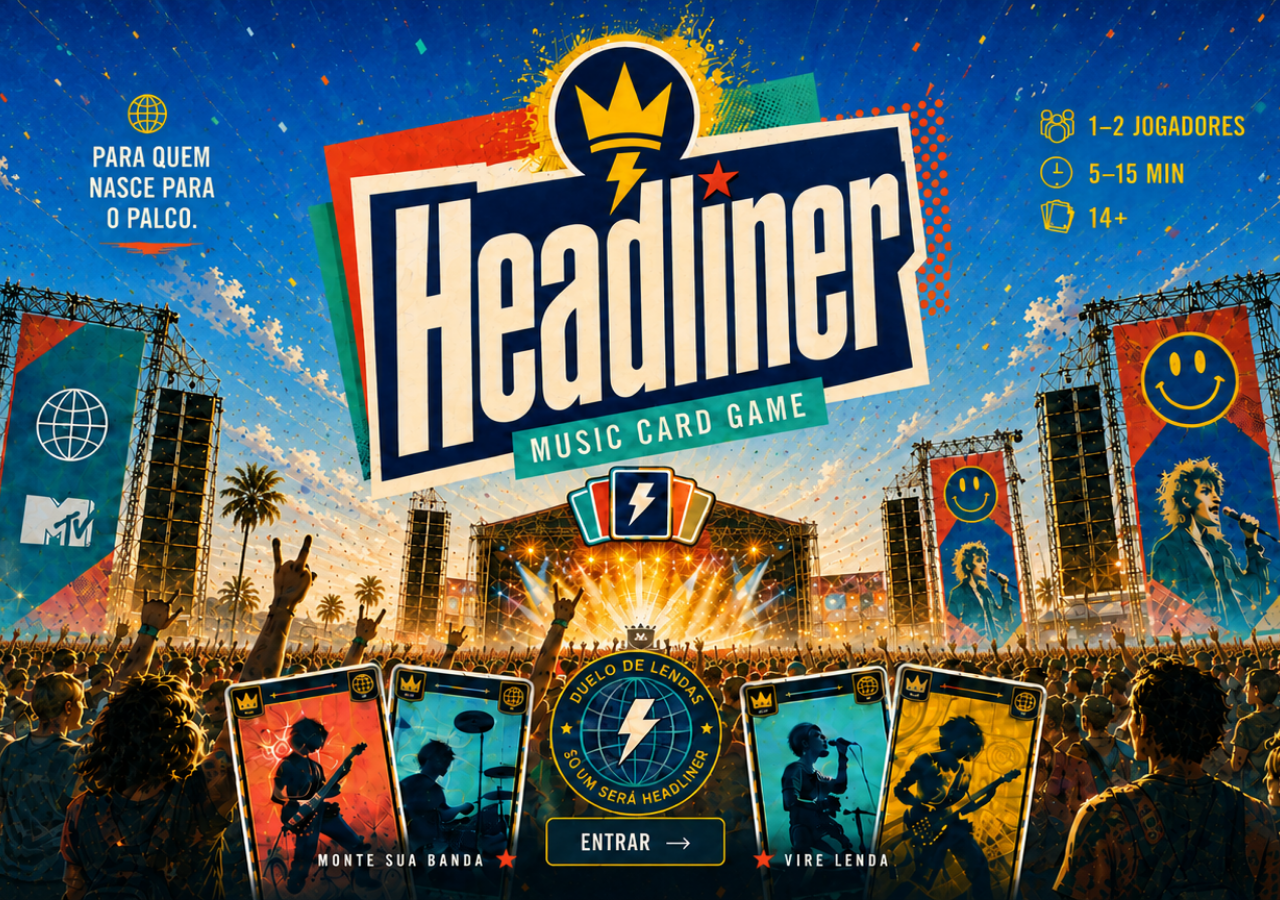
==== commit bcd5f7d0: "fix: publish centered single-cover layout" ====
--- a/index.html
+++ b/index.html
@@ -58,7 +58,7 @@
 .headliner-zone.opp{top:20%;}.headliner-zone.you{bottom:33%}
 .slot{width:118px;height:160px;border:2px dashed rgba(247,233,200,.55);border-radius:12px;background:rgba(13,48,64,.18);display:grid;place-items:center;position:relative;transition:.2s;cursor:pointer}
 .slot:before{content:"HEADLINER";position:absolute;top:50%;left:50%;transform:translate(-50%,-50%) rotate(-90deg);font-size:11px;letter-spacing:2px;font-weight:900;color:rgba(247,233,200,.3)}
-.slot.you-slot:not(.filled):hover{border-color:#ffd46c;background:rgba(255,204,80,.15);transform:translateY(-3px)}
+.slot.you-slot:not(.filled):hover{border-color:inherit;background:inherit;transform:none}
 .slot.locking{border-color:#ffe173;box-shadow:0 0 0 4px rgba(255,225,115,.18),0 0 30px rgba(255,225,115,.4)}
 .slot.filled{border-style:solid;border-color:rgba(247,233,200,.38);background:none}.slot.filled:before{display:none}
 .slot .mini-card{width:100%;height:100%}
@@ -2565,17 +2565,9 @@
 button{font-family:var(--ui);font-weight:700;letter-spacing:0}
 
 /* Approved cover appears before mode selection. */
-.cover-screen{--cover-image:url('assets/cover-official-desktop.png');position:relative;width:100vw;height:100svh;height:100dvh;min-height:100svh;overflow:hidden;background:#087aaa;isolation:isolate}
-.cover-screen:before{content:"";position:absolute;z-index:-2;inset:-14px;display:block;background:var(--cover-image) center/cover no-repeat;filter:blur(11px) saturate(.9) brightness(.82);transform:scale(1.025)}
-.cover-screen:after{content:"";position:absolute;z-index:1;inset:0;display:block;background:linear-gradient(90deg,rgba(5,77,108,.16),transparent 17% 83%,rgba(5,77,108,.16));pointer-events:none}
-.cover-art-button{position:absolute;inset:0;z-index:0;display:grid;place-items:center;width:100vw;height:100%;padding:0;border:0;border-radius:0;background:transparent;cursor:pointer;overflow:visible;box-shadow:none}
-.cover-frame{position:relative;display:grid;place-items:center;width:min(100vw,calc(100dvh * 16 / 9));height:min(100dvh,calc(100vw * 9 / 16));aspect-ratio:16/9}
-.cover-art-button picture{position:absolute;inset:0;display:grid;place-items:center;width:100%;height:100%}
-.cover-art{position:relative;inset:auto;display:block;width:100%;height:100%;max-width:100%;max-height:100%;object-fit:contain;object-position:center}
-.cover-final-copy{position:absolute;inset:0;z-index:2;pointer-events:none}
-.cover-final-caption{position:absolute;bottom:1.2%;width:25.5%;min-height:5.1%;display:flex;align-items:center;justify-content:center;padding:.25% 1%;background:linear-gradient(180deg,rgba(7,28,36,.08),rgba(7,28,36,.9) 36%,rgba(7,28,36,.96));color:#f4e7c4;font-family:"Barlow Condensed",Impact,sans-serif;font-size:clamp(12px,1.45vw,24px);font-weight:900;line-height:1;text-transform:uppercase;letter-spacing:.025em;text-align:center;text-shadow:0 2px 3px rgba(0,0,0,.85)}
-.cover-final-caption.left{left:15.5%}
-.cover-final-caption.right{right:15.5%}
+.cover-screen{position:fixed;inset:0;width:100vw;height:100dvh;overflow:hidden;background:#087aaa;isolation:isolate}
+.cover-art{position:absolute;inset:0;display:block;width:100vw;height:100dvh;max-width:none;max-height:none;object-fit:cover;object-position:center center}
+.cover-art-button{position:absolute;inset:0;z-index:1;display:block;width:100vw;height:100dvh;padding:0;border:0;border-radius:0;background:transparent;cursor:pointer;overflow:hidden;box-shadow:none}
 .cover-art-button:focus-visible{outline:4px solid #ffd24e;outline-offset:-8px}
 .visually-hidden{position:absolute!important;width:1px!important;height:1px!important;padding:0!important;margin:-1px!important;overflow:hidden!important;clip:rect(0,0,0,0)!important;clip-path:inset(50%)!important;white-space:nowrap!important;border:0!important}
 
@@ -2659,24 +2651,6 @@
 .local-mode-note{padding:26px 28px;text-align:center}.local-mode-note h2{margin:0;color:var(--ui-ink);font-family:var(--display);font-size:32px;text-transform:uppercase}.local-mode-note p{max-width:390px;margin:10px auto 20px;color:#57696b;font-family:var(--ui);line-height:1.5;font-size:13px}
 
 @media(max-width:760px){
-  .cover-final-copy{display:none}
-  .cover-frame{
-    width:min(100vw,calc(100dvh * 9 / 16));
-    height:min(100dvh,calc(100vw * 16 / 9));
-    aspect-ratio:9/16;
-    margin:auto;
-  }
-  .cover-screen{--cover-image:url('assets/cover-official-mobile.png')}.cover-screen,.cover-art-button{width:100vw;height:100svh;height:100dvh}
-  .cover-screen:before{inset:-9px;filter:blur(8px) saturate(.92) brightness(.86)}
-  .cover-screen:after{background:linear-gradient(180deg,rgba(5,77,108,.12),transparent 15% 85%,rgba(5,77,108,.12))}
-  .cover-art{
-    width:auto!important;
-    height:auto!important;
-    max-width:100%!important;
-    max-height:100%!important;
-    object-fit:contain!important;
-    object-position:center!important;
-  }
   .start-box{width:calc(100vw - 20px);padding:24px 18px 20px;border-radius:12px}.start-brand{margin-bottom:14px}.start-box h1{font-size:42px}.start-box p.start-lead{font-size:13px;margin-bottom:17px}
   .start-actions{grid-template-columns:1fr}.mode{min-height:66px;padding:11px 14px}.mode strong{font-size:21px}.start-meta{flex-wrap:wrap;gap:6px;font-size:9px}
   .topbar{border-radius:8px}.logo{font-size:20px}.status{font-size:9px}.menu-btn{font-size:9px;padding:6px 7px}.attr-panel{padding:2px}.attr-btn{min-height:30px;padding:5px 7px;font-size:8px}
@@ -2722,7 +2696,7 @@
 /* Festival program: the mode chooser is composed as two passes, without a generic modal shell. */
 .start-screen{background:linear-gradient(180deg,rgba(4,12,15,.22),rgba(4,12,15,.12) 36%,rgba(4,12,15,.8)),url('assets/festival-top.webp') center/cover no-repeat}
 .start-screen:before{background:linear-gradient(90deg,rgba(5,17,20,.45),transparent 28% 72%,rgba(5,17,20,.45)),linear-gradient(180deg,transparent 55%,rgba(6,16,19,.8))}
-.start-box{width:min(720px,calc(100vw - 40px));padding:0;background:none;border:0;border-radius:0;box-shadow:none;backdrop-filter:none;color:#fff0c7}
+.start-box{width:min(720px,calc(100vw - 40px));padding:0;background:none;border:0;border-radius:0;box-shadow:none;backdrop-filter:none;color:#fff0c7;transform:translateY(-12px)}
 .start-box h1{max-width:640px;margin:0 auto;color:#fff0c7;font-size:clamp(51px,7vw,76px);font-family:var(--display);font-weight:600;line-height:.83;letter-spacing:.015em;text-shadow:0 3px 0 #17485b,0 8px 20px rgba(0,0,0,.52)}
 .start-box p.start-lead{max-width:510px;margin:12px auto 21px;color:#f5e6c2;font-family:var(--ui);font-size:17px;font-weight:600;line-height:1.22;text-shadow:0 2px 4px rgba(0,0,0,.5)}
 .start-actions{grid-template-columns:1fr 1fr;gap:16px;align-items:stretch}
@@ -2751,7 +2725,7 @@
 .card-gallery-modal .modal-card{border:2px solid #b2864a;border-radius:3px;background:#0b2c37}.card-gallery-head{background:linear-gradient(180deg,#f7e6ba,#e7c680);border-bottom:2px solid #9d7140}.card-gallery-body{background:#0b2c37}.card-gallery-nav{border-radius:2px;border-color:#af8751;background:#174556;color:#f7dfaa}.card-gallery-nav:hover{background:#d5aa50;color:#102f3b}.card-gallery-caption strong{font-family:var(--display);font-size:25px;font-weight:600;color:#f7e2ad}.card-gallery-caption span{font-family:var(--ui);font-size:13px;font-weight:700;color:#c3d1c8}.card-gallery-hint{font-family:var(--ui);font-size:11px;font-weight:800;color:#bfccc4;background:#0b2c37}
 @media(max-width:760px){
  .topbar{padding:3px 5px}.utility-icon-btn{width:29px;height:29px;min-width:29px}.menu-btn{min-height:29px;font-size:12px}.opponent-area{top:9.4%;transform:translateX(-50%) scale(.84)}.opponent-area .opp-back{width:55px;height:81px}.opponent-area .count-badge{right:-23px;top:19px}.count-badge{min-width:24px;height:24px;font-size:14px}
- .start-box{width:calc(100vw - 28px)}.start-brand{margin-bottom:10px}.start-box h1{font-size:46px}.start-box p.start-lead{font-size:15px;line-height:1.18}.start-actions{gap:11px}.mode{min-height:82px;padding:12px 15px;box-shadow:5px 5px 0 rgba(6,25,31,.6)}.mode strong{font-size:27px}.mode-kicker{font-size:10px}.mode small{font-size:11px}.start-meta{margin-top:16px;font-size:10px}
+ .start-box{width:calc(100vw - 28px);transform:translateY(-8px)}.start-brand{margin-bottom:10px}.start-box h1{font-size:46px}.start-box p.start-lead{font-size:15px;line-height:1.18}.start-actions{gap:11px}.mode{min-height:82px;padding:12px 15px;box-shadow:5px 5px 0 rgba(6,25,31,.6)}.mode strong{font-size:27px}.mode-kicker{font-size:10px}.mode small{font-size:11px}.start-meta{margin-top:16px;font-size:10px}
  .result-strip{top:214px;font-size:10px}.result-strip.round-instruction{padding:5px 10px}.round-controls{top:242px;padding:4px;border-width:1px;box-shadow:0 4px 0 rgba(67,36,22,.42)}.primary,.secondary,.danger{min-height:30px;padding:5px 7px;font-size:11px}
  .deck-modal-card{max-height:94svh}.deck-modal-card .deck-grid{grid-template-columns:repeat(2,minmax(0,1fr));padding:13px 8px 36px;gap:9px}.deck-modal-card .deck-entry{padding:6px 1px 13px}.deck-modal-card .deck-entry .position{font-size:11px}.deck-modal-footer{padding:10px 12px 13px}.deck-modal-footer .primary{min-width:190px}
 .deck-modal-cta-stack{display:flex!important;flex-direction:column!important;align-items:center!important;justify-content:center!important;gap:8px!important;width:100%!important}
@@ -4033,7 +4007,7 @@
  clearGameTimers();closeModal();
  const pool=balanced30();
  const gameId=++gameSerial;
- state={gameId,mode,round:1,turn:P1,players:{[P1]:{deck:pool.slice(0,15),head:[],lockedThisRound:false},[P2]:{deck:pool.slice(15),head:[],lockedThisRound:false}},pot:[],selectedAttr:null,revealed:false,current:null,lastResult:'',lastWinner:null,pendingWinner:null,encore:null,gameOver:false,phase:mode==='local'?'INITIAL_PASS':'ROUND',privateOwner:mode==='local'?P1:null,privatePurpose:mode==='local'?'initial':null,privateSlot:null,privateConfirmIndex:null,battleChooser:null,actionLocked:false,justLocked:null,initialHeadlinerPending:mode==='cpu'};
+ state={gameId,mode,round:1,turn:P1,players:{[P1]:{deck:pool.slice(0,15),head:[],lockedThisRound:false},[P2]:{deck:pool.slice(15),head:[],lockedThisRound:false}},pot:[],selectedAttr:null,revealed:false,current:null,lastResult:'',lastWinner:null,pendingWinner:null,encore:null,gameOver:false,phase:mode==='local'?'INITIAL_PASS':'ROUND',privateOwner:mode==='local'?P1:null,privatePurpose:mode==='local'?'initial':null,privateSlot:null,privateConfirmIndex:null,battleChooser:null,actionLocked:false,justLocked:null,initialHeadlinerPending:mode==='cpu',headlinerSkippedRound:null};
  if(mode==='local')renderPrivacyPass();
  else{renderGame();scheduleGame(()=>openDeck(true),450,'cpu')}
 }
@@ -4277,13 +4251,13 @@
  let p1Verdict='',p2Verdict='';if(state.revealed&&state.lastWinner){p1Verdict=state.lastWinner===P1?'winner-card':state.lastWinner===P2?'loser-card':'';p2Verdict=state.lastWinner===P2?'winner-card':state.lastWinner===P1?'loser-card':''}
  const confrontationReady=!!(p1Card&&p2Card)||state.phase==='ATTRIBUTE';
  const show=(card,verdict)=>state.revealed&&card?liveCardHTML(card,'battle',verdict):confrontationReady?cardBackBattle():'';
- const headlinerDue=state.mode==='cpu'&&state.revealed&&state.round%3===0&&player(P1).head.filter(Boolean).length<3&&!player(P1).lockedThisRound;
- const controls=state.revealed?(headlinerDue?`<button class="secondary ticket-control ticket-compact result-deck-button" onclick="window.openScheduledHeadliner()">Escolher Headliner</button>`:''):isLocalGame()?'':initialHeadlinerDue?`<button class="secondary ticket-control ticket-compact result-deck-button" onclick="openInitialHeadliner()">Escolher Headliner</button>`:`<button class="primary ticket-control ticket-primary" onclick="beginBattle()">${state.turn===P1?'Jogar!':'Ver escolha do rival'}</button>`;
+ const headlinerDue=state.mode==='cpu'&&state.revealed&&state.round%3===0&&state.headlinerSkippedRound!==state.round&&player(P1).head.filter(Boolean).length<3&&!player(P1).lockedThisRound;
+ const controls=state.revealed?(headlinerDue?`<button class="secondary ticket-control ticket-compact result-deck-button" onclick="window.openScheduledHeadliner()">Escolher Headliner</button>`:''):isLocalGame()?'':initialHeadlinerDue?`<button class="secondary ticket-control ticket-compact result-deck-button" onclick="openInitialHeadliner()">Escolher Headliner</button>`:'';
  return `<div class="battle-zone"><div class="attr-panel">${attrBtns}</div><div class="battle-cards">${show(p1Card,p1Verdict)}<div class="vs">VS</div>${show(p2Card,p2Verdict)}</div><div class="result-strip ${state.lastResult?'':'round-instruction'}">${state.lastResult||turnMessage()}</div><div class="round-controls">${controls}</div></div>`;
 }
 function cardBackBattle(){return `<div class="card battle face-down"><div class="card-front"></div><div class="card-back official-card-back" aria-label="Carta fechada"></div></div>`}
 function turnMessage(){if(state.revealed)return '';if(isLocalGame())return `${playerLabel(state.battleChooser||state.turn)} escolhe o atributo sem ver as cartas.`;if(state.mode==='cpu'&&state.round===1&&state.initialHeadlinerPending)return 'Escolha seu primeiro Headliner.';if(state.turn===P1)return 'Escolha 1 atributo à esquerda.';return 'O rival está escolhendo o atributo…'}
-function wireSlots(){$$('.you-slot').forEach(el=>el.onclick=()=>{if(!state||state.gameOver||state.mode!=='cpu')return;const slot=+el.dataset.slot,owner=player(P1);if(owner.head[slot]){toast('Essa vaga já está travada.');return}if(owner.lockedThisRound){toast('Você já escolheu 1 Headliner nesta rodada.');return}openDeck(false,slot)})}
+function wireSlots(){$('.you-slot').forEach(el=>{el.onclick=null;el.style.cursor='default';el.setAttribute('aria-disabled','true')})}
 function openInitialHeadliner(){
  if(!state||state.mode!=='cpu'||state.gameOver||state.round!==1||!state.initialHeadlinerPending)return;
  const slot=[0,1,2].find(i=>!player(P1).head[i]);
@@ -4291,41 +4265,63 @@
  openDeck(false,slot);
 }
 function openScheduledHeadliner(){
- if(!state||state.mode!=='cpu'||state.gameOver||!state.revealed||state.round%3!==0||player(P1).lockedThisRound)return;
+ if(!state||state.mode!=='cpu'||state.gameOver||!state.revealed||state.round%3!==0||state.headlinerSkippedRound===state.round||player(P1).lockedThisRound)return;
  const slot=[0,1,2].find(i=>!player(P1).head[i]);
  if(slot===undefined)return;
  openDeck(false,slot);
 }
+function skipHeadliner(){
+ if(!state||state.mode!=='cpu')return;
+ if(state.round===1&&state.initialHeadlinerPending){
+  state.initialHeadlinerPending=false;
+ }else if(state.revealed&&state.round%3===0){
+  state.headlinerSkippedRound=state.round;
+ }
+ closeModal();
+ renderGame();
+}
+window.skipHeadliner=skipHeadliner;
 window.openInitialHeadliner=openInitialHeadliner;
 window.openScheduledHeadliner=openScheduledHeadliner;
 function openDeck(first=false,slot=null){
  if(!state||state.mode!=='cpu'||state.gameOver)return;
  const root=$('#modal-root'),owner=player(P1);
- root.innerHTML=`<div class="modal"><div class="modal-card deck-modal-card"><div class="modal-head"><div><h2>${slot!==null?'Escolha seu Headliner':'Suas cartas'}</h2><div class="help">${slot!==null?'Toque em qualquer carta do seu monte. Máximo de 1 novo Headliner por rodada.':'Você pode conferir as cartas, mas não pode mudar a ordem.'}</div></div><button class="close" onclick="closeModal()" aria-label="Fechar cartas">×</button></div><div class="deck-grid">${owner.deck.map((card,index)=>`<div class="deck-entry ${slot!==null?'selectable':''}" data-card-index="${index}" ${slot!==null?`onclick="confirmHeadliner(${index},${slot})"`:''}><div class="position">${index===0?'Próxima carta':`Artista ${index+1}`}</div>${liveCardHTML(card,'deck')}</div>`).join('')}</div>${first?`<div class="deck-modal-footer"><div class="deck-modal-cta-stack"><button class="primary deck-modal-cta" onclick="openInitialHeadliner()">Escolher Headliner</button><a href="#" class="deck-modal-skip" onclick="event.preventDefault();closeModal()">Agora não</a></div></div>`:''}</div></div>`;
+ root.innerHTML=`<div class="modal"><div class="modal-card deck-modal-card"><div class="modal-head"><div><h2>${slot!==null?'Escolha seu Headliner':'Suas cartas'}</h2><div class="help">${slot!==null?'Toque em qualquer carta do seu monte. Máximo de 1 novo Headliner por rodada.':'Você pode conferir as cartas, mas não pode mudar a ordem.'}</div></div><button class="close" onclick="closeModal()" aria-label="Fechar cartas">×</button></div><div class="deck-grid">${owner.deck.map((card,index)=>`<div class="deck-entry ${slot!==null?'selectable':''}" data-card-index="${index}" ${slot!==null?`onclick="confirmHeadliner(${index},${slot})"`:''}><div class="position">${index===0?'Próxima carta':`Artista ${index+1}`}</div>${liveCardHTML(card,'deck')}</div>`).join('')}</div>${first?`<div class="deck-modal-footer"><div class="deck-modal-cta-stack"><button class="primary deck-modal-cta" onclick="openInitialHeadliner()">Escolher Headliner</button><a href="#" class="deck-modal-skip" onclick="event.preventDefault();skipHeadliner()">Agora não</a></div></div>`:''}</div></div>`;
 }
 function closeModal(){const root=$('#modal-root');if(root)root.innerHTML=''}
 function confirmHeadliner(index,slot){
  if(!state||state.mode!=='cpu'||player(P1).lockedThisRound||player(P1).head[slot]||!player(P1).deck[index])return;
  const card=player(P1).deck[index],root=$('#modal-root');
- root.innerHTML=`<div class="modal"><div class="modal-card" style="width:min(720px,94vw)"><div class="confirm-box"><h2>TRAVAR COMO HEADLINER?</h2><div style="display:flex;justify-content:center;margin:18px">${liveCardHTML(card,'confirm')}</div><p><strong>${card.name}</strong> garante <strong>${fmt(card.pub)} pessoas</strong> no seu festival e sai definitivamente do monte.</p><div class="deck-modal-cta-stack"><button class="primary deck-modal-cta" onclick="lockHeadliner(${index},${slot})">Confirmar Headliner</button><a href="#" class="deck-modal-skip" onclick="event.preventDefault();closeModal()">Agora não</a></div></div></div></div>`;
+ root.innerHTML=`<div class="modal"><div class="modal-card" style="width:min(720px,94vw)"><div class="confirm-box"><h2>TRAVAR COMO HEADLINER?</h2><div style="display:flex;justify-content:center;margin:18px">${liveCardHTML(card,'confirm')}</div><p><strong>${card.name}</strong> garante <strong>${fmt(card.pub)} pessoas</strong> no seu festival e sai definitivamente do monte.</p><div class="deck-modal-cta-stack"><button class="primary deck-modal-cta" onclick="lockHeadliner(${index},${slot})">Confirmar Headliner</button><a href="#" class="deck-modal-skip" onclick="event.preventDefault();skipHeadliner()">Agora não</a></div></div></div></div>`;
 }
 function lockHeadliner(index,slot){
  if(!state||state.mode!=='cpu'||state.actionLocked)return;state.actionLocked=true;const card=commitHeadliner(P1,index,slot);if(!card){state.actionLocked=false;return}
  if(state.round===1&&state.initialHeadlinerPending)state.initialHeadlinerPending=false;
- state.actionLocked=false;closeModal();renderGame();toast(`${card.name} agora é Headliner. 🔒`);scheduleGame(()=>{if(state){state.justLocked=null;renderGame()}},760,'cpu');
+ state.justLocked=null;state.actionLocked=false;closeModal();renderGame();toast(`${card.name} agora é Headliner. 🔒`);
 }
 function cpuLockHeadliner(){
  if(!state||state.mode!=='cpu')return;const owner=player(P2);if(owner.lockedThisRound||owner.head.filter(Boolean).length>=3||!owner.deck.length)return;
  const slot=[0,1,2].find(i=>!owner.head[i]);if(slot===undefined)return;
  const options=owner.deck.map((card,index)=>({card,index,score:card.pub-(card.influence+card.innovation+card.prestige)*120})).sort((a,b)=>b.score-a.score),top=options[0],avg=owner.deck.reduce((sum,card)=>sum+card.pub,0)/owner.deck.length,urgency=state.encore!==null||owner.head.filter(Boolean).length===2,take=top.card.pub>=Math.max(110000,avg*1.12)||urgency;
- if(take){const card=commitHeadliner(P2,top.index,slot);if(!card)return;toast(`O rival fechou ${card.name} como Headliner.`);scheduleGame(()=>{if(state){state.justLocked=null;renderGame()}},760,'cpu')}
+ if(take){const card=commitHeadliner(P2,top.index,slot);if(!card)return;toast(`O rival fechou ${card.name} como Headliner.`)}
 }
 function maybeStartEncore(side){if(state.encore===null&&player(side).head.filter(Boolean).length===3){state.encore=3;toast('Encore! 3 rodadas para o fim.')}}
+function cpuChooseAttribute(){
+ if(!state||state.mode!=='cpu'||state.gameOver||state.revealed||state.actionLocked||state.turn!==P2)return false;
+ if(!player(P2).deck.length)return false;
+ const likely=ATTRS.map(([key])=>({key,value:effective(player(P2).deck[0],key)})).sort((a,b)=>b.value-a.value);
+ const choice=Math.random()<.72?likely[0].key:likely[Math.floor(Math.random()*likely.length)].key;
+ chooseAttr(choice,true);
+ return !!state.revealed;
+}
 function beginBattle(){
  if(!state||state.mode!=='cpu'||state.revealed||state.actionLocked||state.initialHeadlinerPending)return;if(!player(P1).deck.length||!player(P2).deck.length){finishGame();return}
  cpuLockHeadliner();state.current={[P1]:player(P1).deck[0],[P2]:player(P2).deck[0]};
  if(state.turn===P1){renderGame();toast('Escolha um atributo acima.');return}
- state.selectedAttr=null;renderGame();scheduleGame(()=>{const likely=ATTRS.map(([key])=>({key,value:effective(player(P2).deck[0],key)})).sort((a,b)=>b.value-a.value),choice=Math.random()<.72?likely[0].key:likely[Math.floor(Math.random()*likely.length)].key;chooseAttr(choice,true)},700,'cpu');
+ state.selectedAttr=null;renderGame();
+ const roundAtStart=state.round;
+ scheduleGame(()=>{if(state&&state.round===roundAtStart)cpuChooseAttribute()},700,'cpu');
+ scheduleGame(()=>{if(state&&state.round===roundAtStart&&!state.revealed&&state.turn===P2)cpuChooseAttribute()},1700,'cpu');
 }
 function chooseAttr(attr,fromCpu=false){
  if(!state||state.gameOver||state.revealed||state.actionLocked||!ATTRS.some(([key])=>key===attr))return;
@@ -4390,7 +4386,7 @@
 }
 function playAgain(){if(!state)return;const mode=state.mode;startGame(mode)}
 function toast(msg){setTimeout(()=>{let t=$('#toast');if(!t)return;t.textContent=msg;t.classList.add('show');setTimeout(()=>t.classList.remove('show'),2200)},20)}
-function renderCover(){document.querySelector('#app').innerHTML=`<div class="cover-screen"><button class="cover-art-button" onclick="enterHeadliner()" aria-label="Começar o show"><span class="cover-frame"><picture><source media="(max-width:760px)" srcset="assets/cover-official-mobile.png"><img class="cover-art" src="assets/cover-official-desktop.png" alt="Headliner — Music Card Game. Para 1–2 jogadores, de 5–15 minutos."></picture><span class="cover-final-copy" aria-hidden="true"><span class="cover-final-caption left">REÚNA AS MELHORES CARTAS.</span><span class="cover-final-caption right">MONTE SEU FESTIVAL!</span></span></span><span class="visually-hidden">Começar o show</span></button></div>`}
+function renderCover(){document.querySelector('#app').innerHTML=`<div class="cover-screen"><img class="cover-art" src="assets/cover-official-desktop.png" alt="Headliner — Music Card Game. Para 1–2 jogadores, de 5–15 minutos."><button class="cover-art-button" onclick="enterHeadliner()" aria-label="Começar o show"><span class="visually-hidden">Começar o show</span></button></div>`}
 function enterHeadliner(){renderStart();headlinerRunAfterOnboarding()}
 function renderStart(){closeModal();document.querySelector('#app').innerHTML=`<div class="start-screen"><div class="start-utility"><button class="utility-icon-btn" onclick="openSettings()" aria-label="Configurações" title="Configurações">${UI_ICON.settings}</button></div><div class="start-box" style="position:relative;z-index:2"><h1>Como você vai encarar o festival?</h1><p class="start-lead">Monte seu festival com 3 Headliners reunindo as melhores cartas.</p><div class="start-actions"><button class="mode ticket-control ticket-mode" onclick="reset()"><span class="mode-kicker">Curtir sozinho</span><strong>1 jogador</strong><small>Contra o computador</small></button><button class="mode alt ticket-control ticket-mode" onclick="startLocalGame()"><span class="mode-kicker">Curtir acompanhado</span><strong>2 jogadores</strong><small>No mesmo dispositivo</small></button></div><div class="start-meta"><span>${CARDS.length} artistas</span><i></i><span>30 por partida</span><i></i><span>15 para cada lado</span></div></div></div>`}
 const POWER_PREVIEW_CASES=Object.freeze({
